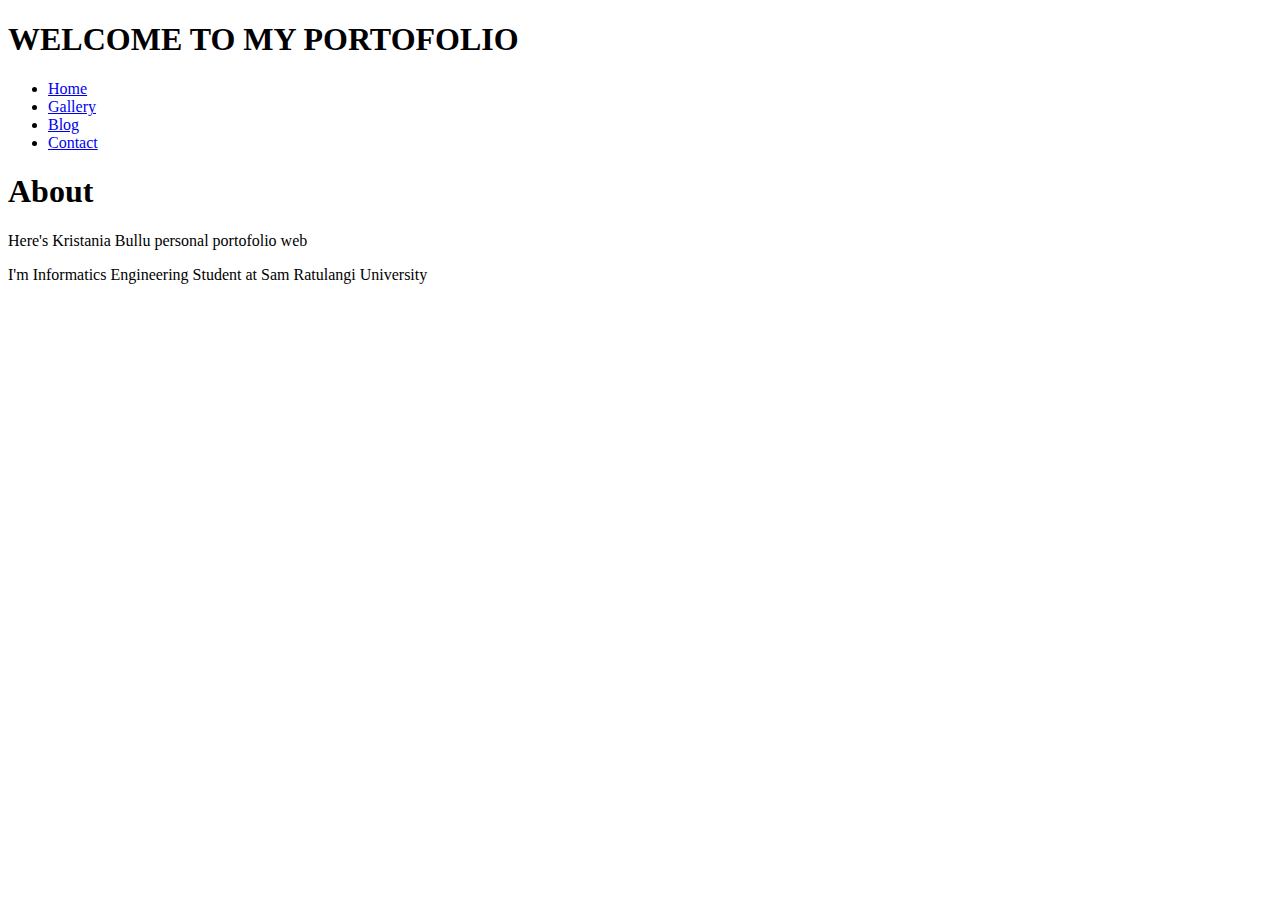
==== index.html @ 621f4cff "menambahkan file web html" ====
<!DOCTYPE html>
<head>
    <meta charset="UTF-8">
    <meta name="viewport" content="width=device-width, initial-scale=1.0">
    <title>Personal Homepage</title>
</head>
<body>
    <nav>
     <section>
        <h1>WELCOME TO MY PORTOFOLIO</h1>

        </nav>
        <ul>
            <li><a href="index.html">Home</a></li>
            <li><a href="gallery.html">Gallery</a></li>
            <li><a href="blog.html">Blog</a></li>
            <li><a href="contact.html">Contact</a></li>
        </ul>
    </nav>
    <section>
        <h1>About</h1>
        <p>Here's Kristania Bullu personal portofolio web </p>
        <p>I'm Informatics Engineering Student at Sam Ratulangi University   </p>
    </section>
</body>
</html>
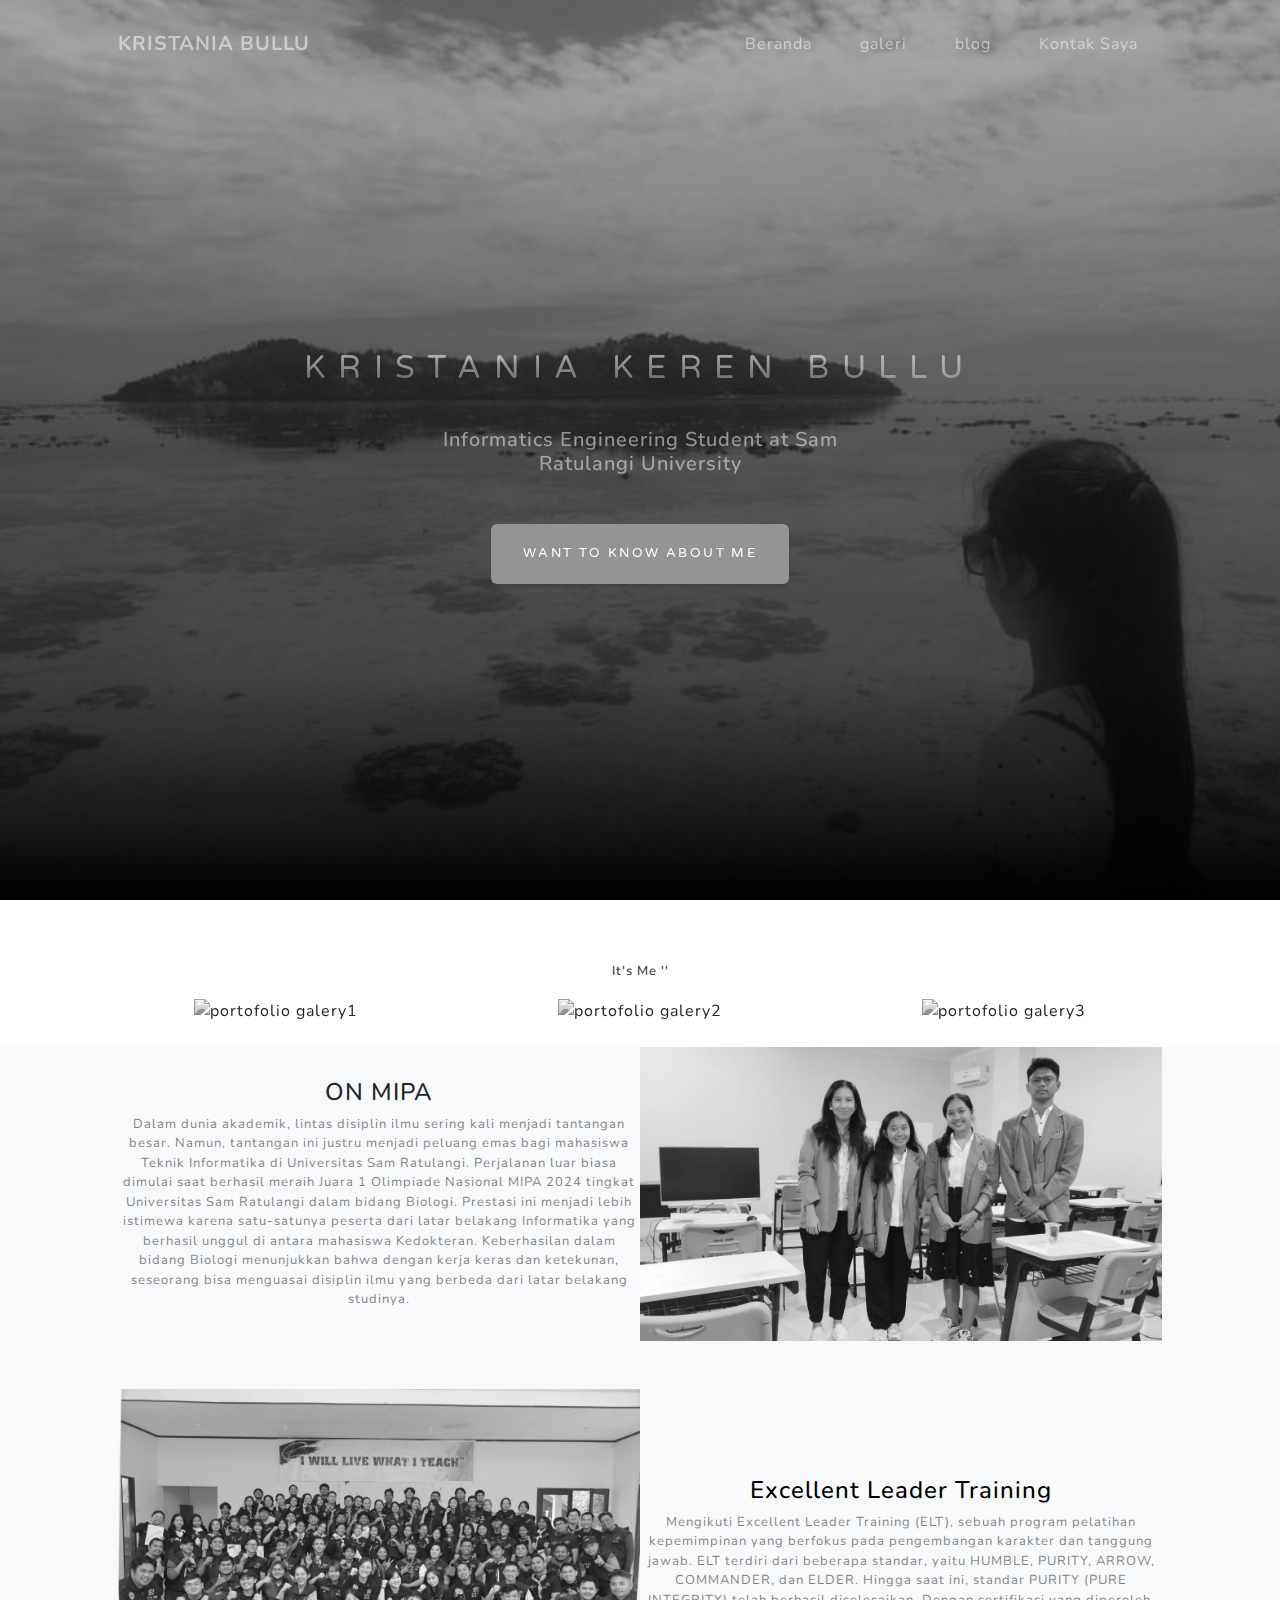
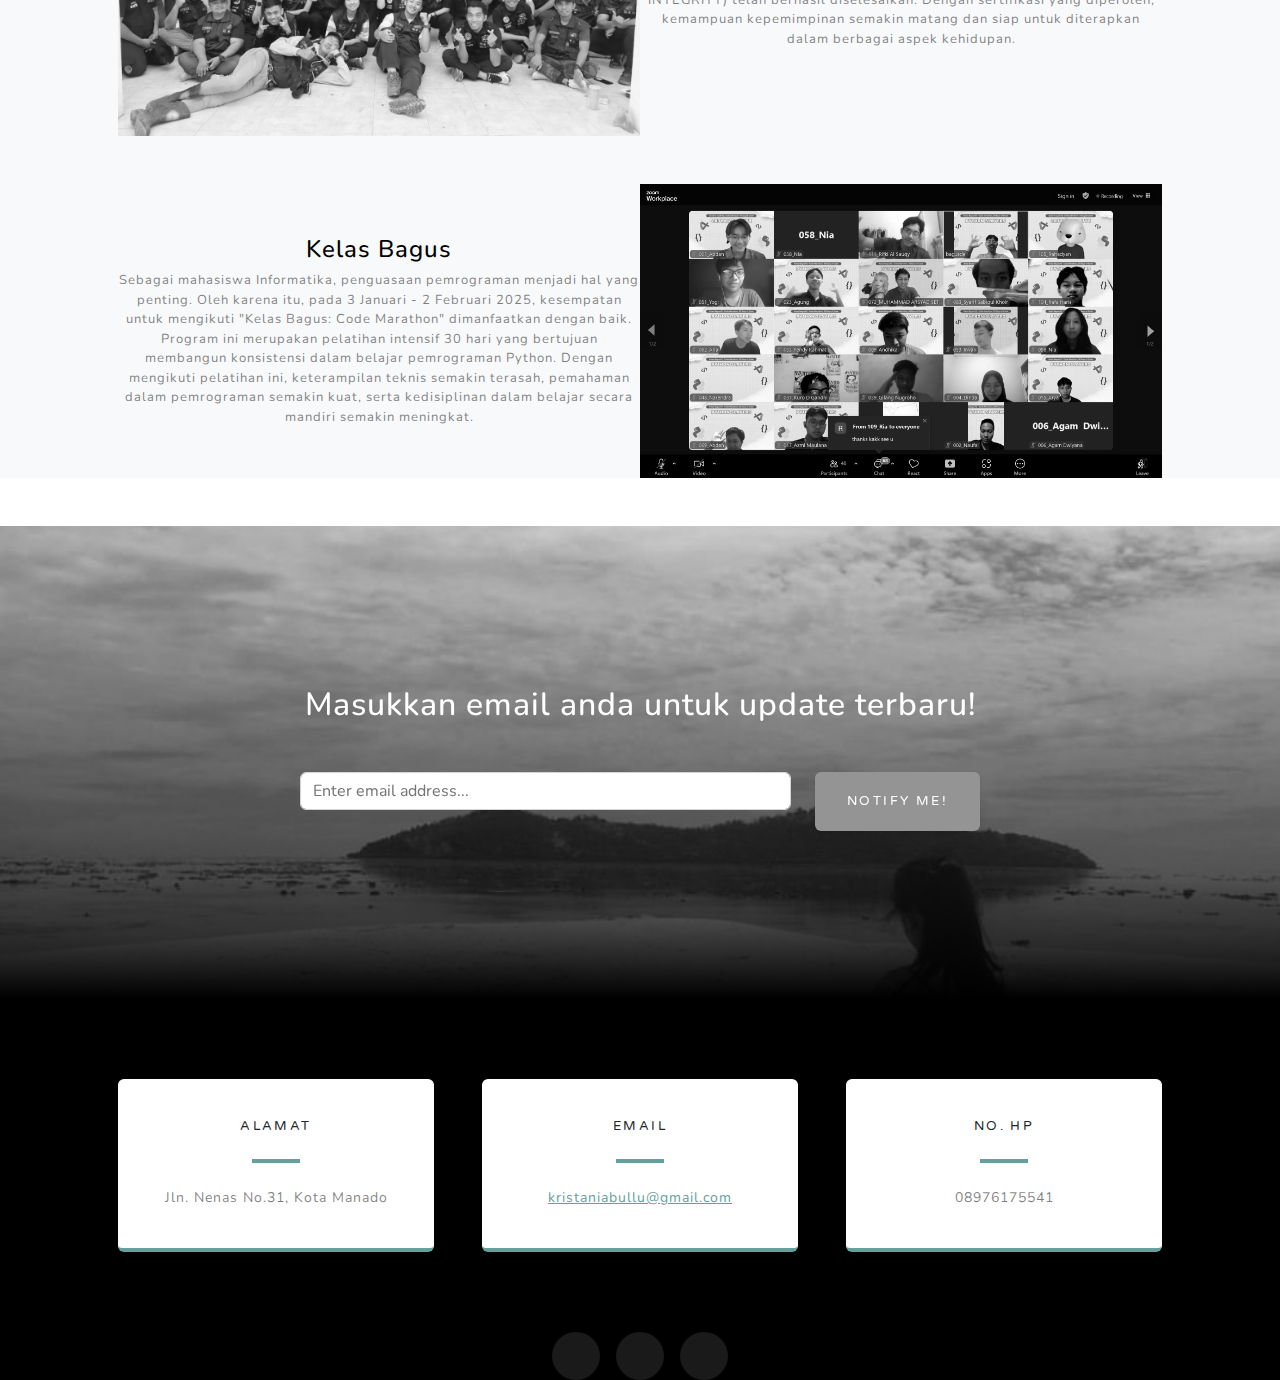
==== commit 359e7cea: "Menambahkan file CSS dan JS, mengubah index.html, dan menghapus beberapa file lama" ====
--- a/index.html
+++ b/index.html
@@ -1,26 +1,187 @@
 <!DOCTYPE html>
-<head>
-    <meta charset="UTF-8">
-    <meta name="viewport" content="width=device-width, initial-scale=1.0">
-    <title>Personal Homepage</title>
-</head>
-<body>
-    <nav>
-     <section>
-        <h1>WELCOME TO MY PORTOFOLIO</h1>
+<html lang="en">
+    <head>
+        <meta charset="utf-8" />
+        <meta name="viewport" content="width=device-width, initial-scale=1, shrink-to-fit=no" />
+        <meta name="description" content="" />
+        <meta name="author" content="" />
+        <title>Kristania Keren Bullu</title>
+        <link rel="icon" type="image/x-icon" href="assets/favicon.ico" />
+        <script src="https://use.fontawesome.com/releases/v6.3.0/js/all.js" crossorigin="anonymous"></script>
+        <link href="https://fonts.googleapis.com/css?family=Varela+Round" rel="stylesheet" />
+        <link href="https://fonts.googleapis.com/css?family=Nunito:200,200i,300,300i,400,400i,600,600i,700,700i,800,800i,900,900i" rel="stylesheet" />
+        <link href="css/styles.css" rel="stylesheet" />
+    </head>
+    <body id="page-top">
+        <nav class="navbar navbar-expand-lg navbar-light fixed-top" id="mainNav">
+            <div class="container px-4 px-lg-5">
+                <a class="navbar-brand" href="#page-top">KRISTANIA BULLU</a>
+                <button class="navbar-toggler navbar-toggler-right" type="button" data-bs-toggle="collapse" data-bs-target="#navbarResponsive" aria-controls="navbarResponsive" aria-expanded="false" aria-label="Toggle navigation">
+                    Menu
+                    <i class="fas fa-bars"></i>
+                </button>
+                <div class="collapse navbar-collapse" id="navbarResponsive">
+                    <ul class="navbar-nav ms-auto">
+                        <li class="nav-item"><a class="nav-link" href="#home">Beranda</a></li>
+                        <li class="nav-item"><a class="nav-link" href="#gallery">galeri</a></li>
+                        <li class="nav-item"><a class="nav-link" href="#blog">blog</a></li>
+                        <li class="nav-item"><a class="nav-link" href="#signup">Kontak Saya</a></li>
+                    </ul>
+                </div>
+            </div>
+        </nav>
+        <header class="masthead">
+            <div class="container px-4 px-lg-5 d-flex h-100 align-items-center justify-content-center">
+                <div class="d-flex justify-content-center">
+                    <div class="text-center">
+                        <h1 class="mx-auto my-0 fs-2 text-uppercase">Kristania Keren Bullu</h1>
+                        <h2 class="text-white-50 mx-auto mt-2 mb-5">Informatics Engineering Student at Sam Ratulangi University</h2>
+                        <a class="btn btn-primary" href="#gallery" onclick="alert('LESGOOOO!!   ')">Want to know about me</a>
+                    </div>
+                </div>
+            </div>
+        </header>
+        <section class="gallery-section text-center" id="gallery">
+            <div class="container px-4 px-lg-5">
+                <!-- Heading row -->
+                <div class="row gx-4 gx-lg-5 justify-content-center">
+                    <div class="col-lg-8">
+                        <h2 class="text-white mb-4">Sedikit Tentang Saya</h2>
+                        <p class="text-black-75">
+                            It's Me ''
+                        </p>
+                    </div>
+                </div>
+                
+                <!-- Images row -->
+                <div class="row gx-4 gx-lg-5 justify-content-center">
+                    <div class="col-md-4 mb-4">
+                        <img class="img-portofolio galery1 img-fluid" src="assets/img/portofolio galery1.JPG" alt="portofolio galery1" width="250" height="300" />
+                    </div>
+                    <div class="col-md-4 mb-4">
+                        <img class="img-portofolio galery1 img-fluid" src="assets/img/portofolio galery2.JPG" alt="portofolio galery2" width="250" height="300"/>
+                    </div>
+                    <div class="col-md-4 mb-4">
+                        <img class="img-portofolio galery1 img-fluid" src="assets/img/portofolio galery3.JPG" alt="portofolio galery3" width="250" height="300" />
+                    </div>
+                </div>
+            </div>
+        </section>
 
-        </nav>
-        <ul>
-            <li><a href="index.html">Home</a></li>
-            <li><a href="gallery.html">Gallery</a></li>
-            <li><a href="blog.html">Blog</a></li>
-            <li><a href="contact.html">Contact</a></li>
-        </ul>
-    </nav>
-    <section>
-        <h1>About</h1>
-        <p>Here's Kristania Bullu personal portofolio web </p>
-        <p>I'm Informatics Engineering Student at Sam Ratulangi University   </p>
-    </section>
-</body>
-</html>+    
+        <section class="blog-section bg-light" id="blog">
+            <div class="container px-4 px-lg-5">
+                <!-- ON MIPA -->
+                <div class="row gx-0 mb-4 mb-lg-5 align-items-center">
+                    <div class="col-lg-6">
+                        <img class="img-fluid mb-3 mb-lg-0" src="assets/img/foto on mipa biologi.jpg" alt="..." width="625" height="675"/>
+                    </div>
+                    <div class="col-lg-6 order-lg-first">
+                        <div class="featured-text text-center text-lg-right">
+                            <h4>ON MIPA</h4>
+                            <p class="text-black-50 mb-0">
+                                Dalam dunia akademik, lintas disiplin ilmu sering kali menjadi tantangan besar. Namun, tantangan ini justru menjadi peluang emas bagi mahasiswa Teknik Informatika di Universitas Sam Ratulangi. Perjalanan luar biasa dimulai saat berhasil meraih Juara 1 Olimpiade Nasional MIPA 2024 tingkat Universitas Sam Ratulangi dalam bidang Biologi. Prestasi ini menjadi lebih istimewa karena satu-satunya peserta dari latar belakang Informatika yang berhasil unggul di antara mahasiswa Kedokteran. Keberhasilan dalam bidang Biologi menunjukkan bahwa dengan kerja keras dan ketekunan, seseorang bisa menguasai disiplin ilmu yang berbeda dari latar belakang studinya.
+                            </p>
+                        </div>
+                    </div>
+                </div>
+
+                
+                <!-- Excellent Leader Training -->
+                <div class="row gx-0 mb-5 align-items-center">
+                    <div class="col-lg-6">
+                        <img class="img-fluid mb-3 mb-lg-0" src="assets/img/foto elt purity 24.jpg" alt="..." />
+                    </div>
+                    <div class="col-lg-6">
+                        <div class="featured-text text-center text-lg-left">
+                            <h4 class="text-black">Excellent Leader Training</h4>
+                            <p class="mb-0 text-black-50">
+                                Mengikuti Excellent Leader Training (ELT), sebuah program pelatihan kepemimpinan yang berfokus pada pengembangan karakter dan tanggung jawab. ELT terdiri dari beberapa standar, yaitu HUMBLE, PURITY, ARROW, COMMANDER, dan ELDER. Hingga saat ini, standar PURITY (PURE INTEGRITY) telah berhasil diselesaikan. Dengan sertifikasi yang diperoleh, kemampuan kepemimpinan semakin matang dan siap untuk diterapkan dalam berbagai aspek kehidupan.
+                            </p>
+                        </div>
+                    </div>
+                </div>
+            
+                <!-- Kelas Bagus -->
+                <div class="row gx-0 mb-5 align-items-center">
+                    <div class="col-lg-6 order-lg-2">
+                        <img class="img-fluid mb-3 mb-lg-0" src="assets/img/kelas bagus.png" alt="..." />
+                    </div>
+                    <div class="col-lg-6 order-lg-1">
+                        <div class="featured-text text-center text-lg-left">
+                            <h4 class="text-black">Kelas Bagus</h4>
+                            <p class="mb-0 text-black-50">
+                                Sebagai mahasiswa Informatika, penguasaan pemrograman menjadi hal yang penting. Oleh karena itu, pada 3 Januari - 2 Februari 2025, kesempatan untuk mengikuti "Kelas Bagus: Code Marathon" dimanfaatkan dengan baik. Program ini merupakan pelatihan intensif 30 hari yang bertujuan membangun konsistensi dalam belajar pemrograman Python. Dengan mengikuti pelatihan ini, keterampilan teknis semakin terasah, pemahaman dalam pemrograman semakin kuat, serta kedisiplinan dalam belajar secara mandiri semakin meningkat.
+                            </p>
+                        </div>
+                    </div>
+                </div>
+            </div>
+            
+            
+        </section>
+        <section class="signup-section" id="signup">
+            <div class="container px-4 px-lg-5">
+    <div class="row gx-4 gx-lg-5">
+        <div class="col-md-10 col-lg-8 mx-auto text-center">
+            <i class="far fa-paper-plane fa-2x mb-2 text-white"></i>
+            <h2 class="text-white mb-5">Masukkan email anda untuk update terbaru!</h2>
+            <form id="myEmailForm">
+                <div class="row input-group-newsletter">
+                    <div class="col">
+                        <input class="form-control" id="emailInput" type="email" placeholder="Enter email address..." required />
+                    </div>
+                    <div class="col-auto">
+                        <button class="btn btn-primary" id="submitBtn" type="submit">Notify Me!</button>
+                    </div>
+                </div>
+                <div class="text-white mt-2" id="messageBox"></div>
+            </form>
+        </div>
+    </div>
+</div>
+        </section>
+        <section class="contact-section bg-black">
+            <div class="container px-4 px-lg-5">
+                <div class="row gx-4 gx-lg-5">
+                    <div class="col-md-4 mb-3 mb-md-0">
+                        <div class="card py-4 h-100">
+                            <div class="card-body text-center">
+                                <i class="fas fa-map-marked-alt text-primary mb-2"></i>
+                                <h4 class="text-uppercase m-0">Alamat</h4>
+                                <hr class="my-4 mx-auto" />
+                                <div class="small text-black-50">Jln. Nenas No.31, Kota Manado</div>
+                            </div>
+                        </div>
+                    </div>
+                    <div class="col-md-4 mb-3 mb-md-0">
+                        <div class="card py-4 h-100">
+                            <div class="card-body text-center">
+                                <i class="fas fa-envelope text-primary mb-2"></i>
+                                <h4 class="text-uppercase m-0">Email</h4>
+                                <hr class="my-4 mx-auto" />
+                                <div class="small text-black-50"><a href="#!">kristaniabullu@gmail.com</a></div>
+                            </div>
+                        </div>
+                    </div>
+                    <div class="col-md-4 mb-3 mb-md-0">
+                        <div class="card py-4 h-100">
+                            <div class="card-body text-center">
+                                <i class="fas fa-mobile-alt text-primary mb-2"></i>
+                                <h4 class="text-uppercase m-0">No. HP</h4>
+                                <hr class="my-4 mx-auto" />
+                                <div class="small text-black-50">08976175541</div>
+                            </div>
+                        </div>
+                    </div>
+                </div> 
+                <div class="social d-flex justify-content-center">
+                    <a class="mx-2" href="https://twitter.com/Kristania Bullu"><i class="fab fa-twitter"></i></a>
+                    <a class="mx-2" href="https://facebook.com/Kristania Nia"><i class="fab fa-facebook-f"></i></a>
+                    <a class="mx-2" href="https://github.com/kristaniabullu19"><i class="fab fa-github"></i></a>
+                </div>
+            </div>
+        </section>
+    
+    </body>
+</html>
--- a/css/styles.css
+++ b/css/styles.css
@@ -0,0 +1,11208 @@
+@charset "UTF-8";
+
+:root {
+  --bs-blue: #0d6efd;
+  --bs-indigo: #6610f2;
+  --bs-purple: #7464a1;
+  --bs-pink: #d63384;
+  --bs-red: #a16468;
+  --bs-orange: #fd7e14;
+  --bs-yellow: #e4c662;
+  --bs-green: #67c29c;
+  --bs-teal: #64a19d;
+  --bs-cyan: #1cabc4;
+  --bs-black: #000;
+  --bs-white: #fff;
+  --bs-gray: #6c757d;
+  --bs-gray-dark: #343a40;
+  --bs-gray-100: #f8f9fa;
+  --bs-gray-200: #e9ecef;
+  --bs-gray-300: #dee2e6;
+  --bs-gray-400: #ced4da;
+  --bs-gray-500: #adb5bd;
+  --bs-gray-600: #6c757d;
+  --bs-gray-700: #495057;
+  --bs-gray-800: #343a40;
+  --bs-gray-900: #212529;
+  --bs-primary: #64a19d;
+  --bs-secondary: #7464a1;
+  --bs-success: #67c29c;
+  --bs-info: #1cabc4;
+  --bs-warning: #e4c662;
+  --bs-danger: #a16468;
+  --bs-light: #f8f9fa;
+  --bs-dark: #212529;
+  --bs-black: #000;
+  --bs-white: #fff;
+  --bs-primary-rgb: 100, 161, 157;
+  --bs-secondary-rgb: 116, 100, 161;
+  --bs-success-rgb: 103, 194, 156;
+  --bs-info-rgb: 28, 171, 196;
+  --bs-warning-rgb: 228, 198, 98;
+  --bs-danger-rgb: 161, 100, 104;
+  --bs-light-rgb: 248, 249, 250;
+  --bs-dark-rgb: 33, 37, 41;
+  --bs-black-rgb: 0, 0, 0;
+  --bs-white-rgb: 255, 255, 255;
+  --bs-white-rgb: 255, 255, 255;
+  --bs-black-rgb: 0, 0, 0;
+  --bs-body-color-rgb: 33, 37, 41;
+  --bs-body-bg-rgb: 255, 255, 255;
+  --bs-font-sans-serif: system-ui, -apple-system, "Segoe UI", Roboto, "Helvetica Neue", "Noto Sans", "Liberation Sans", Arial, sans-serif, "Apple Color Emoji", "Segoe UI Emoji", "Segoe UI Symbol", "Noto Color Emoji";
+  --bs-font-monospace: SFMono-Regular, Menlo, Monaco, Consolas, "Liberation Mono", "Courier New", monospace;
+  --bs-gradient: linear-gradient(180deg, rgba(255, 255, 255, 0.15), rgba(255, 255, 255, 0));
+  --bs-body-font-family: Nunito, -apple-system, BlinkMacSystemFont, Segoe UI, Roboto, Helvetica Neue, Arial, sans-serif, Apple Color Emoji, Segoe UI Emoji, Segoe UI Symbol, Noto Color Emoji;
+  --bs-body-font-size: 1rem;
+  --bs-body-font-weight: 400;
+  --bs-body-line-height: 1.5;
+  --bs-body-color: #212529;
+  --bs-body-bg: #fff;
+  --bs-border-width: 1px;
+  --bs-border-style: solid;
+  --bs-border-color: #dee2e6;
+  --bs-border-color-translucent: rgba(0, 0, 0, 0.175);
+  --bs-border-radius: 0.375rem;
+  --bs-border-radius-sm: 0.25rem;
+  --bs-border-radius-lg: 0.5rem;
+  --bs-border-radius-xl: 1rem;
+  --bs-border-radius-2xl: 2rem;
+  --bs-border-radius-pill: 50rem;
+  --bs-link-color: #64a19d;
+  --bs-link-hover-color: #50817e;
+  --bs-code-color: #d63384;
+  --bs-highlight-bg: #faf4e0;
+}
+
+*,
+*::before,
+*::after {
+  box-sizing: border-box;
+}
+
+@media (prefers-reduced-motion: no-preference) {
+  :root {
+    scroll-behavior: smooth;
+  }
+}
+
+body {
+  margin: 0;
+  font-family: var(--bs-body-font-family);
+  font-size: var(--bs-body-font-size);
+  font-weight: var(--bs-body-font-weight);
+  line-height: var(--bs-body-line-height);
+  color: var(--bs-body-color);
+  text-align: var(--bs-body-text-align);
+  background-color: var(--bs-body-bg);
+  -webkit-text-size-adjust: 100%;
+  -webkit-tap-highlight-color: rgba(0, 0, 0, 0);
+}
+
+hr {
+  margin: 1rem 0;
+  color: inherit;
+  border: 0;
+  border-top: 1px solid;
+  opacity: 0.25;
+}
+
+h6, .h6, h5, .h5, h4, .h4, h3, .h3, h2, .h2, h1, .h1 {
+  margin-top: 0;
+  margin-bottom: 0.5rem;
+  font-weight: 500;
+  line-height: 1.2;
+}
+
+h1, .h1 {
+  font-size: calc(1.375rem + 1.5vw);
+}
+@media (min-width: 1200px) {
+  h1, .h1 {
+    font-size: 2.5rem;
+  }
+}
+
+h2, .h2 {
+  font-size: calc(1.325rem + 0.9vw);
+}
+@media (min-width: 1200px) {
+  h2, .h2 {
+    font-size: 2rem;
+  }
+}
+
+h3, .h3 {
+  font-size: calc(1.3rem + 0.6vw);
+}
+@media (min-width: 1200px) {
+  h3, .h3 {
+    font-size: 1.75rem;
+  }
+}
+
+h4, .h4 {
+  font-size: calc(1.275rem + 0.3vw);
+}
+@media (min-width: 1200px) {
+  h4, .h4 {
+    font-size: 1.5rem;
+  }
+}
+
+h5, .h5 {
+  font-size: 1.25rem;
+}
+
+h6, .h6 {
+  font-size: 1rem;
+}
+
+p {
+  margin-top: 0;
+  margin-bottom: 1rem;
+  font-size: small;
+}
+
+abbr[title] {
+  -webkit-text-decoration: underline dotted;
+          text-decoration: underline dotted;
+  cursor: help;
+  -webkit-text-decoration-skip-ink: none;
+          text-decoration-skip-ink: none;
+}
+
+address {
+  margin-bottom: 1rem;
+  font-style: normal;
+  line-height: inherit;
+}
+
+ol,
+ul {
+  padding-left: 2rem;
+}
+
+ol,
+ul,
+dl {
+  margin-top: 0;
+  margin-bottom: 1rem;
+}
+
+ol ol,
+ul ul,
+ol ul,
+ul ol {
+  margin-bottom: 0;
+}
+
+dt {
+  font-weight: 700;
+}
+
+dd {
+  margin-bottom: 0.5rem;
+  margin-left: 0;
+}
+
+blockquote {
+  margin: 0 0 1rem;
+}
+
+b,
+strong {
+  font-weight: bolder;
+}
+
+small, .small {
+  font-size: 0.875em;
+}
+
+mark, .mark {
+  padding: 0.1875em;
+  background-color: var(--bs-highlight-bg);
+}
+
+sub,
+sup {
+  position: relative;
+  font-size: 0.75em;
+  line-height: 0;
+  vertical-align: baseline;
+}
+
+sub {
+  bottom: -0.25em;
+}
+
+sup {
+  top: -0.5em;
+}
+
+a {
+  color: var(--bs-link-color);
+  text-decoration: underline;
+}
+a:hover {
+  color: var(--bs-link-hover-color);
+}
+
+a:not([href]):not([class]), a:not([href]):not([class]):hover {
+  color: inherit;
+  text-decoration: none;
+}
+
+pre,
+code,
+kbd,
+samp {
+  font-family: var(--bs-font-monospace);
+  font-size: 1em;
+}
+
+pre {
+  display: block;
+  margin-top: 0;
+  margin-bottom: 1rem;
+  overflow: auto;
+  font-size: 0.875em;
+}
+pre code {
+  font-size: inherit;
+  color: inherit;
+  word-break: normal;
+}
+
+code {
+  font-size: 0.875em;
+  color: var(--bs-code-color);
+  word-wrap: break-word;
+}
+a > code {
+  color: inherit;
+}
+
+kbd {
+  padding: 0.1875rem 0.375rem;
+  font-size: 0.875em;
+  color: var(--bs-body-bg);
+  background-color: var(--bs-body-color);
+  border-radius: 0.25rem;
+}
+kbd kbd {
+  padding: 0;
+  font-size: 1em;
+}
+
+figure {
+  margin: 0 0 1rem;
+}
+
+img,
+svg {
+  vertical-align: middle;
+}
+
+table {
+  caption-side: bottom;
+  border-collapse: collapse;
+}
+
+caption {
+  padding-top: 0.5rem;
+  padding-bottom: 0.5rem;
+  color: #6c757d;
+  text-align: left;
+}
+
+th {
+  text-align: inherit;
+  text-align: -webkit-match-parent;
+}
+
+thead,
+tbody,
+tfoot,
+tr,
+td,
+th {
+  border-color: inherit;
+  border-style: solid;
+  border-width: 0;
+}
+
+label {
+  display: inline-block;
+}
+
+button {
+  border-radius: 0;
+}
+
+button:focus:not(:focus-visible) {
+  outline: 0;
+}
+
+input,
+button,
+select,
+optgroup,
+textarea {
+  margin: 0;
+  font-family: inherit;
+  font-size: inherit;
+  line-height: inherit;
+}
+
+button,
+select {
+  text-transform: none;
+}
+
+[role=button] {
+  cursor: pointer;
+}
+
+select {
+  word-wrap: normal;
+}
+select:disabled {
+  opacity: 1;
+}
+
+[list]:not([type=date]):not([type=datetime-local]):not([type=month]):not([type=week]):not([type=time])::-webkit-calendar-picker-indicator {
+  display: none !important;
+}
+
+button,
+[type=button],
+[type=reset],
+[type=submit] {
+  -webkit-appearance: button;
+}
+button:not(:disabled),
+[type=button]:not(:disabled),
+[type=reset]:not(:disabled),
+[type=submit]:not(:disabled) {
+  cursor: pointer;
+}
+
+::-moz-focus-inner {
+  padding: 0;
+  border-style: none;
+}
+
+textarea {
+  resize: vertical;
+}
+
+fieldset {
+  min-width: 0;
+  padding: 0;
+  margin: 0;
+  border: 0;
+}
+
+legend {
+  float: left;
+  width: 100%;
+  padding: 0;
+  margin-bottom: 0.5rem;
+  font-size: calc(1.275rem + 0.3vw);
+  line-height: inherit;
+}
+@media (min-width: 1200px) {
+  legend {
+    font-size: 1.5rem;
+  }
+}
+legend + * {
+  clear: left;
+}
+
+::-webkit-datetime-edit-fields-wrapper,
+::-webkit-datetime-edit-text,
+::-webkit-datetime-edit-minute,
+::-webkit-datetime-edit-hour-field,
+::-webkit-datetime-edit-day-field,
+::-webkit-datetime-edit-month-field,
+::-webkit-datetime-edit-year-field {
+  padding: 0;
+}
+
+::-webkit-inner-spin-button {
+  height: auto;
+}
+
+[type=search] {
+  outline-offset: -2px;
+  -webkit-appearance: textfield;
+}
+
+/* rtl:raw:
+[type="tel"],
+[type="url"],
+[type="email"],
+[type="number"] {
+  direction: ltr;
+}
+*/
+::-webkit-search-decoration {
+  -webkit-appearance: none;
+}
+
+::-webkit-color-swatch-wrapper {
+  padding: 0;
+}
+
+::file-selector-button {
+  font: inherit;
+  -webkit-appearance: button;
+}
+
+output {
+  display: inline-block;
+}
+
+iframe {
+  border: 0;
+}
+
+summary {
+  display: list-item;
+  cursor: pointer;
+}
+
+progress {
+  vertical-align: baseline;
+}
+
+[hidden] {
+  display: none !important;
+}
+
+.lead {
+  font-size: 1.25rem;
+  font-weight: 300;
+}
+
+.display-1 {
+  font-size: calc(1.625rem + 4.5vw);
+  font-weight: 300;
+  line-height: 1.2;
+}
+@media (min-width: 1200px) {
+  .display-1 {
+    font-size: 5rem;
+  }
+}
+
+.display-2 {
+  font-size: calc(1.575rem + 3.9vw);
+  font-weight: 300;
+  line-height: 1.2;
+}
+@media (min-width: 1200px) {
+  .display-2 {
+    font-size: 4.5rem;
+  }
+}
+
+.display-3 {
+  font-size: calc(1.525rem + 3.3vw);
+  font-weight: 300;
+  line-height: 1.2;
+}
+@media (min-width: 1200px) {
+  .display-3 {
+    font-size: 4rem;
+  }
+}
+
+.display-4 {
+  font-size: calc(1.475rem + 2.7vw);
+  font-weight: 300;
+  line-height: 1.2;
+}
+@media (min-width: 1200px) {
+  .display-4 {
+    font-size: 3.5rem;
+  }
+}
+
+.display-5 {
+  font-size: calc(1.425rem + 2.1vw);
+  font-weight: 300;
+  line-height: 1.2;
+}
+@media (min-width: 1200px) {
+  .display-5 {
+    font-size: 3rem;
+  }
+}
+
+.display-6 {
+  font-size: calc(1.375rem + 1.5vw);
+  font-weight: 300;
+  line-height: 1.2;
+}
+@media (min-width: 1200px) {
+  .display-6 {
+    font-size: 2.5rem;
+  }
+}
+
+.list-unstyled {
+  padding-left: 0;
+  list-style: none;
+}
+
+.list-inline {
+  padding-left: 0;
+  list-style: none;
+}
+
+.list-inline-item {
+  display: inline-block;
+}
+.list-inline-item:not(:last-child) {
+  margin-right: 0.5rem;
+}
+
+.initialism {
+  font-size: 0.875em;
+  text-transform: uppercase;
+}
+
+.blockquote {
+  margin-bottom: 1rem;
+  font-size: 1.25rem;
+}
+.blockquote > :last-child {
+  margin-bottom: 0;
+}
+
+.blockquote-footer {
+  margin-top: -1rem;
+  margin-bottom: 1rem;
+  font-size: 0.875em;
+  color: #6c757d;
+}
+.blockquote-footer::before {
+  content: "— ";
+}
+
+.img-fluid {
+  max-width: 100%;
+  height: auto;
+  filter: grayscale(100%);
+}
+
+.img-matkul {
+  max-width: 100%;
+  height: 355px;
+  filter: brightness(100%);
+}
+
+.img-pohon {
+  max-width: 100%;
+  height: 250px;
+}
+
+.img-thumbnail {
+  padding: 0.25rem;
+  background-color: #fff;
+  border: 1px solid var(--bs-border-color);
+  border-radius: 0.375rem;
+  max-width: 100%;
+  height: auto;
+}
+
+.figure {
+  display: inline-block;
+}
+
+.figure-img {
+  margin-bottom: 0.5rem;
+  line-height: 1;
+}
+
+.figure-caption {
+  font-size: 0.875em;
+  color: #6c757d;
+}
+
+.container,
+.container-fluid,
+.container-xxl,
+.container-xl,
+.container-lg,
+.container-md,
+.container-sm {
+  --bs-gutter-x: 1.5rem;
+  --bs-gutter-y: 0;
+  width: 100%;
+  padding-right: calc(var(--bs-gutter-x) * 0.5);
+  padding-left: calc(var(--bs-gutter-x) * 0.5);
+  margin-right: auto;
+  margin-left: auto;
+}
+
+@media (min-width: 576px) {
+  .container-sm, .container {
+    max-width: 540px;
+  }
+}
+@media (min-width: 768px) {
+  .container-md, .container-sm, .container {
+    max-width: 720px;
+  }
+}
+@media (min-width: 992px) {
+  .container-lg, .container-md, .container-sm, .container {
+    max-width: 960px;
+  }
+}
+@media (min-width: 1200px) {
+  .container-xl, .container-lg, .container-md, .container-sm, .container {
+    max-width: 1140px;
+  }
+}
+@media (min-width: 1400px) {
+  .container-xxl, .container-xl, .container-lg, .container-md, .container-sm, .container {
+    max-width: 1320px;
+  }
+}
+.row {
+  --bs-gutter-x: 1.5rem;
+  --bs-gutter-y: 0;
+  display: flex;
+  flex-wrap: wrap;
+  margin-top: calc(-1 * var(--bs-gutter-y));
+  margin-right: calc(-0.5 * var(--bs-gutter-x));
+  margin-left: calc(-0.5 * var(--bs-gutter-x));
+}
+.row > * {
+  flex-shrink: 0;
+  width: 100%;
+  max-width: 100%;
+  padding-right: calc(var(--bs-gutter-x) * 0.5);
+  padding-left: calc(var(--bs-gutter-x) * 0.5);
+  margin-top: var(--bs-gutter-y);
+}
+
+.col {
+  flex: 1 0 0%;
+}
+
+.row-cols-auto > * {
+  flex: 0 0 auto;
+  width: auto;
+}
+
+.row-cols-1 > * {
+  flex: 0 0 auto;
+  width: 100%;
+}
+
+.row-cols-2 > * {
+  flex: 0 0 auto;
+  width: 50%;
+}
+
+.row-cols-3 > * {
+  flex: 0 0 auto;
+  width: 33.3333333333%;
+}
+
+.row-cols-4 > * {
+  flex: 0 0 auto;
+  width: 25%;
+}
+
+.row-cols-5 > * {
+  flex: 0 0 auto;
+  width: 20%;
+}
+
+.row-cols-6 > * {
+  flex: 0 0 auto;
+  width: 16.6666666667%;
+}
+
+.col-auto {
+  flex: 0 0 auto;
+  width: auto;
+}
+
+.col-1 {
+  flex: 0 0 auto;
+  width: 8.33333333%;
+}
+
+.col-2 {
+  flex: 0 0 auto;
+  width: 16.66666667%;
+}
+
+.col-3 {
+  flex: 0 0 auto;
+  width: 25%;
+}
+
+.col-4 {
+  flex: 0 0 auto;
+  width: 33.33333333%;
+}
+
+.col-5 {
+  flex: 0 0 auto;
+  width: 41.66666667%;
+}
+
+.col-6 {
+  flex: 0 0 auto;
+  width: 50%;
+}
+
+.col-7 {
+  flex: 0 0 auto;
+  width: 58.33333333%;
+}
+
+.col-8 {
+  flex: 0 0 auto;
+  width: 66.66666667%;
+}
+
+.col-9 {
+  flex: 0 0 auto;
+  width: 75%;
+}
+
+.col-10 {
+  flex: 0 0 auto;
+  width: 83.33333333%;
+}
+
+.col-11 {
+  flex: 0 0 auto;
+  width: 91.66666667%;
+}
+
+.col-12 {
+  flex: 0 0 auto;
+  width: 100%;
+}
+
+.offset-1 {
+  margin-left: 8.33333333%;
+}
+
+.offset-2 {
+  margin-left: 16.66666667%;
+}
+
+.offset-3 {
+  margin-left: 25%;
+}
+
+.offset-4 {
+  margin-left: 33.33333333%;
+}
+
+.offset-5 {
+  margin-left: 41.66666667%;
+}
+
+.offset-6 {
+  margin-left: 50%;
+}
+
+.offset-7 {
+  margin-left: 58.33333333%;
+}
+
+.offset-8 {
+  margin-left: 66.66666667%;
+}
+
+.offset-9 {
+  margin-left: 75%;
+}
+
+.offset-10 {
+  margin-left: 83.33333333%;
+}
+
+.offset-11 {
+  margin-left: 91.66666667%;
+}
+
+.g-0,
+.gx-0 {
+  --bs-gutter-x: 0;
+}
+
+.g-0,
+.gy-0 {
+  --bs-gutter-y: 0;
+}
+
+.g-1,
+.gx-1 {
+  --bs-gutter-x: 0.25rem;
+}
+
+.g-1,
+.gy-1 {
+  --bs-gutter-y: 0.25rem;
+}
+
+.g-2,
+.gx-2 {
+  --bs-gutter-x: 0.5rem;
+}
+
+.g-2,
+.gy-2 {
+  --bs-gutter-y: 0.5rem;
+}
+
+.g-3,
+.gx-3 {
+  --bs-gutter-x: 1rem;
+}
+
+.g-3,
+.gy-3 {
+  --bs-gutter-y: 1rem;
+}
+
+.g-4,
+.gx-4 {
+  --bs-gutter-x: 1.5rem;
+}
+
+.g-4,
+.gy-4 {
+  --bs-gutter-y: 1.5rem;
+}
+
+.g-5,
+.gx-5 {
+  --bs-gutter-x: 3rem;
+}
+
+.g-5,
+.gy-5 {
+  --bs-gutter-y: 3rem;
+}
+
+@media (min-width: 576px) {
+  .col-sm {
+    flex: 1 0 0%;
+  }
+  .row-cols-sm-auto > * {
+    flex: 0 0 auto;
+    width: auto;
+  }
+  .row-cols-sm-1 > * {
+    flex: 0 0 auto;
+    width: 100%;
+  }
+  .row-cols-sm-2 > * {
+    flex: 0 0 auto;
+    width: 50%;
+  }
+  .row-cols-sm-3 > * {
+    flex: 0 0 auto;
+    width: 33.3333333333%;
+  }
+  .row-cols-sm-4 > * {
+    flex: 0 0 auto;
+    width: 25%;
+  }
+  .row-cols-sm-5 > * {
+    flex: 0 0 auto;
+    width: 20%;
+  }
+  .row-cols-sm-6 > * {
+    flex: 0 0 auto;
+    width: 16.6666666667%;
+  }
+  .col-sm-auto {
+    flex: 0 0 auto;
+    width: auto;
+  }
+  .col-sm-1 {
+    flex: 0 0 auto;
+    width: 8.33333333%;
+  }
+  .col-sm-2 {
+    flex: 0 0 auto;
+    width: 16.66666667%;
+  }
+  .col-sm-3 {
+    flex: 0 0 auto;
+    width: 25%;
+  }
+  .col-sm-4 {
+    flex: 0 0 auto;
+    width: 33.33333333%;
+  }
+  .col-sm-5 {
+    flex: 0 0 auto;
+    width: 41.66666667%;
+  }
+  .col-sm-6 {
+    flex: 0 0 auto;
+    width: 50%;
+  }
+  .col-sm-7 {
+    flex: 0 0 auto;
+    width: 58.33333333%;
+  }
+  .col-sm-8 {
+    flex: 0 0 auto;
+    width: 66.66666667%;
+  }
+  .col-sm-9 {
+    flex: 0 0 auto;
+    width: 75%;
+  }
+  .col-sm-10 {
+    flex: 0 0 auto;
+    width: 83.33333333%;
+  }
+  .col-sm-11 {
+    flex: 0 0 auto;
+    width: 91.66666667%;
+  }
+  .col-sm-12 {
+    flex: 0 0 auto;
+    width: 100%;
+  }
+  .offset-sm-0 {
+    margin-left: 0;
+  }
+  .offset-sm-1 {
+    margin-left: 8.33333333%;
+  }
+  .offset-sm-2 {
+    margin-left: 16.66666667%;
+  }
+  .offset-sm-3 {
+    margin-left: 25%;
+  }
+  .offset-sm-4 {
+    margin-left: 33.33333333%;
+  }
+  .offset-sm-5 {
+    margin-left: 41.66666667%;
+  }
+  .offset-sm-6 {
+    margin-left: 50%;
+  }
+  .offset-sm-7 {
+    margin-left: 58.33333333%;
+  }
+  .offset-sm-8 {
+    margin-left: 66.66666667%;
+  }
+  .offset-sm-9 {
+    margin-left: 75%;
+  }
+  .offset-sm-10 {
+    margin-left: 83.33333333%;
+  }
+  .offset-sm-11 {
+    margin-left: 91.66666667%;
+  }
+  .g-sm-0,
+  .gx-sm-0 {
+    --bs-gutter-x: 0;
+  }
+  .g-sm-0,
+  .gy-sm-0 {
+    --bs-gutter-y: 0;
+  }
+  .g-sm-1,
+  .gx-sm-1 {
+    --bs-gutter-x: 0.25rem;
+  }
+  .g-sm-1,
+  .gy-sm-1 {
+    --bs-gutter-y: 0.25rem;
+  }
+  .g-sm-2,
+  .gx-sm-2 {
+    --bs-gutter-x: 0.5rem;
+  }
+  .g-sm-2,
+  .gy-sm-2 {
+    --bs-gutter-y: 0.5rem;
+  }
+  .g-sm-3,
+  .gx-sm-3 {
+    --bs-gutter-x: 1rem;
+  }
+  .g-sm-3,
+  .gy-sm-3 {
+    --bs-gutter-y: 1rem;
+  }
+  .g-sm-4,
+  .gx-sm-4 {
+    --bs-gutter-x: 1.5rem;
+  }
+  .g-sm-4,
+  .gy-sm-4 {
+    --bs-gutter-y: 1.5rem;
+  }
+  .g-sm-5,
+  .gx-sm-5 {
+    --bs-gutter-x: 3rem;
+  }
+  .g-sm-5,
+  .gy-sm-5 {
+    --bs-gutter-y: 3rem;
+  }
+}
+@media (min-width: 768px) {
+  .col-md {
+    flex: 1 0 0%;
+  }
+  .row-cols-md-auto > * {
+    flex: 0 0 auto;
+    width: auto;
+  }
+  .row-cols-md-1 > * {
+    flex: 0 0 auto;
+    width: 100%;
+  }
+  .row-cols-md-2 > * {
+    flex: 0 0 auto;
+    width: 50%;
+  }
+  .row-cols-md-3 > * {
+    flex: 0 0 auto;
+    width: 33.3333333333%;
+  }
+  .row-cols-md-4 > * {
+    flex: 0 0 auto;
+    width: 25%;
+  }
+  .row-cols-md-5 > * {
+    flex: 0 0 auto;
+    width: 20%;
+  }
+  .row-cols-md-6 > * {
+    flex: 0 0 auto;
+    width: 16.6666666667%;
+  }
+  .col-md-auto {
+    flex: 0 0 auto;
+    width: auto;
+  }
+  .col-md-1 {
+    flex: 0 0 auto;
+    width: 8.33333333%;
+  }
+  .col-md-2 {
+    flex: 0 0 auto;
+    width: 16.66666667%;
+  }
+  .col-md-3 {
+    flex: 0 0 auto;
+    width: 25%;
+  }
+  .col-md-4 {
+    flex: 0 0 auto;
+    width: 33.33333333%;
+  }
+  .col-md-5 {
+    flex: 0 0 auto;
+    width: 41.66666667%;
+  }
+  .col-md-6 {
+    flex: 0 0 auto;
+    width: 50%;
+  }
+  .col-md-7 {
+    flex: 0 0 auto;
+    width: 58.33333333%;
+  }
+  .col-md-8 {
+    flex: 0 0 auto;
+    width: 66.66666667%;
+  }
+  .col-md-9 {
+    flex: 0 0 auto;
+    width: 75%;
+  }
+  .col-md-10 {
+    flex: 0 0 auto;
+    width: 83.33333333%;
+  }
+  .col-md-11 {
+    flex: 0 0 auto;
+    width: 91.66666667%;
+  }
+  .col-md-12 {
+    flex: 0 0 auto;
+    width: 100%;
+  }
+  .offset-md-0 {
+    margin-left: 0;
+  }
+  .offset-md-1 {
+    margin-left: 8.33333333%;
+  }
+  .offset-md-2 {
+    margin-left: 16.66666667%;
+  }
+  .offset-md-3 {
+    margin-left: 25%;
+  }
+  .offset-md-4 {
+    margin-left: 33.33333333%;
+  }
+  .offset-md-5 {
+    margin-left: 41.66666667%;
+  }
+  .offset-md-6 {
+    margin-left: 50%;
+  }
+  .offset-md-7 {
+    margin-left: 58.33333333%;
+  }
+  .offset-md-8 {
+    margin-left: 66.66666667%;
+  }
+  .offset-md-9 {
+    margin-left: 75%;
+  }
+  .offset-md-10 {
+    margin-left: 83.33333333%;
+  }
+  .offset-md-11 {
+    margin-left: 91.66666667%;
+  }
+  .g-md-0,
+  .gx-md-0 {
+    --bs-gutter-x: 0;
+  }
+  .g-md-0,
+  .gy-md-0 {
+    --bs-gutter-y: 0;
+  }
+  .g-md-1,
+  .gx-md-1 {
+    --bs-gutter-x: 0.25rem;
+  }
+  .g-md-1,
+  .gy-md-1 {
+    --bs-gutter-y: 0.25rem;
+  }
+  .g-md-2,
+  .gx-md-2 {
+    --bs-gutter-x: 0.5rem;
+  }
+  .g-md-2,
+  .gy-md-2 {
+    --bs-gutter-y: 0.5rem;
+  }
+  .g-md-3,
+  .gx-md-3 {
+    --bs-gutter-x: 1rem;
+  }
+  .g-md-3,
+  .gy-md-3 {
+    --bs-gutter-y: 1rem;
+  }
+  .g-md-4,
+  .gx-md-4 {
+    --bs-gutter-x: 1.5rem;
+  }
+  .g-md-4,
+  .gy-md-4 {
+    --bs-gutter-y: 1.5rem;
+  }
+  .g-md-5,
+  .gx-md-5 {
+    --bs-gutter-x: 3rem;
+  }
+  .g-md-5,
+  .gy-md-5 {
+    --bs-gutter-y: 3rem;
+  }
+}
+@media (min-width: 992px) {
+  .col-lg {
+    flex: 1 0 0%;
+  }
+  .row-cols-lg-auto > * {
+    flex: 0 0 auto;
+    width: auto;
+  }
+  .row-cols-lg-1 > * {
+    flex: 0 0 auto;
+    width: 100%;
+  }
+  .row-cols-lg-2 > * {
+    flex: 0 0 auto;
+    width: 50%;
+  }
+  .row-cols-lg-3 > * {
+    flex: 0 0 auto;
+    width: 33.3333333333%;
+  }
+  .row-cols-lg-4 > * {
+    flex: 0 0 auto;
+    width: 25%;
+  }
+  .row-cols-lg-5 > * {
+    flex: 0 0 auto;
+    width: 20%;
+  }
+  .row-cols-lg-6 > * {
+    flex: 0 0 auto;
+    width: 16.6666666667%;
+  }
+  .col-lg-auto {
+    flex: 0 0 auto;
+    width: auto;
+  }
+  .col-lg-1 {
+    flex: 0 0 auto;
+    width: 8.33333333%;
+  }
+  .col-lg-2 {
+    flex: 0 0 auto;
+    width: 16.66666667%;
+  }
+  .col-lg-3 {
+    flex: 0 0 auto;
+    width: 25%;
+  }
+  .col-lg-4 {
+    flex: 0 0 auto;
+    width: 33.33333333%;
+  }
+  .col-lg-5 {
+    flex: 0 0 auto;
+    width: 41.66666667%;
+  }
+  .col-lg-6 {
+    flex: 0 0 auto;
+    width: 50%;
+  }
+  .col-lg-7 {
+    flex: 0 0 auto;
+    width: 58.33333333%;
+  }
+  .col-lg-8 {
+    flex: 0 0 auto;
+    width: 66.66666667%;
+  }
+  .col-lg-9 {
+    flex: 0 0 auto;
+    width: 75%;
+  }
+  .col-lg-10 {
+    flex: 0 0 auto;
+    width: 83.33333333%;
+  }
+  .col-lg-11 {
+    flex: 0 0 auto;
+    width: 91.66666667%;
+  }
+  .col-lg-12 {
+    flex: 0 0 auto;
+    width: 100%;
+  }
+  .offset-lg-0 {
+    margin-left: 0;
+  }
+  .offset-lg-1 {
+    margin-left: 8.33333333%;
+  }
+  .offset-lg-2 {
+    margin-left: 16.66666667%;
+  }
+  .offset-lg-3 {
+    margin-left: 25%;
+  }
+  .offset-lg-4 {
+    margin-left: 33.33333333%;
+  }
+  .offset-lg-5 {
+    margin-left: 41.66666667%;
+  }
+  .offset-lg-6 {
+    margin-left: 50%;
+  }
+  .offset-lg-7 {
+    margin-left: 58.33333333%;
+  }
+  .offset-lg-8 {
+    margin-left: 66.66666667%;
+  }
+  .offset-lg-9 {
+    margin-left: 75%;
+  }
+  .offset-lg-10 {
+    margin-left: 83.33333333%;
+  }
+  .offset-lg-11 {
+    margin-left: 91.66666667%;
+  }
+  .g-lg-0,
+  .gx-lg-0 {
+    --bs-gutter-x: 0;
+  }
+  .g-lg-0,
+  .gy-lg-0 {
+    --bs-gutter-y: 0;
+  }
+  .g-lg-1,
+  .gx-lg-1 {
+    --bs-gutter-x: 0.25rem;
+  }
+  .g-lg-1,
+  .gy-lg-1 {
+    --bs-gutter-y: 0.25rem;
+  }
+  .g-lg-2,
+  .gx-lg-2 {
+    --bs-gutter-x: 0.5rem;
+  }
+  .g-lg-2,
+  .gy-lg-2 {
+    --bs-gutter-y: 0.5rem;
+  }
+  .g-lg-3,
+  .gx-lg-3 {
+    --bs-gutter-x: 1rem;
+  }
+  .g-lg-3,
+  .gy-lg-3 {
+    --bs-gutter-y: 1rem;
+  }
+  .g-lg-4,
+  .gx-lg-4 {
+    --bs-gutter-x: 1.5rem;
+  }
+  .g-lg-4,
+  .gy-lg-4 {
+    --bs-gutter-y: 1.5rem;
+  }
+  .g-lg-5,
+  .gx-lg-5 {
+    --bs-gutter-x: 3rem;
+  }
+  .g-lg-5,
+  .gy-lg-5 {
+    --bs-gutter-y: 3rem;
+  }
+}
+@media (min-width: 1200px) {
+  .col-xl {
+    flex: 1 0 0%;
+  }
+  .row-cols-xl-auto > * {
+    flex: 0 0 auto;
+    width: auto;
+  }
+  .row-cols-xl-1 > * {
+    flex: 0 0 auto;
+    width: 100%;
+  }
+  .row-cols-xl-2 > * {
+    flex: 0 0 auto;
+    width: 50%;
+  }
+  .row-cols-xl-3 > * {
+    flex: 0 0 auto;
+    width: 33.3333333333%;
+  }
+  .row-cols-xl-4 > * {
+    flex: 0 0 auto;
+    width: 25%;
+  }
+  .row-cols-xl-5 > * {
+    flex: 0 0 auto;
+    width: 20%;
+  }
+  .row-cols-xl-6 > * {
+    flex: 0 0 auto;
+    width: 16.6666666667%;
+  }
+  .col-xl-auto {
+    flex: 0 0 auto;
+    width: auto;
+  }
+  .col-xl-1 {
+    flex: 0 0 auto;
+    width: 8.33333333%;
+  }
+  .col-xl-2 {
+    flex: 0 0 auto;
+    width: 16.66666667%;
+  }
+  .col-xl-3 {
+    flex: 0 0 auto;
+    width: 25%;
+  }
+  .col-xl-4 {
+    flex: 0 0 auto;
+    width: 33.33333333%;
+  }
+  .col-xl-5 {
+    flex: 0 0 auto;
+    width: 41.66666667%;
+  }
+  .col-xl-6 {
+    flex: 0 0 auto;
+    width: 50%;
+  }
+  .col-xl-7 {
+    flex: 0 0 auto;
+    width: 58.33333333%;
+  }
+  .col-xl-8 {
+    flex: 0 0 auto;
+    width: 66.66666667%;
+  }
+  .col-xl-9 {
+    flex: 0 0 auto;
+    width: 75%;
+  }
+  .col-xl-10 {
+    flex: 0 0 auto;
+    width: 83.33333333%;
+  }
+  .col-xl-11 {
+    flex: 0 0 auto;
+    width: 91.66666667%;
+  }
+  .col-xl-12 {
+    flex: 0 0 auto;
+    width: 100%;
+  }
+  .offset-xl-0 {
+    margin-left: 0;
+  }
+  .offset-xl-1 {
+    margin-left: 8.33333333%;
+  }
+  .offset-xl-2 {
+    margin-left: 16.66666667%;
+  }
+  .offset-xl-3 {
+    margin-left: 25%;
+  }
+  .offset-xl-4 {
+    margin-left: 33.33333333%;
+  }
+  .offset-xl-5 {
+    margin-left: 41.66666667%;
+  }
+  .offset-xl-6 {
+    margin-left: 50%;
+  }
+  .offset-xl-7 {
+    margin-left: 58.33333333%;
+  }
+  .offset-xl-8 {
+    margin-left: 66.66666667%;
+  }
+  .offset-xl-9 {
+    margin-left: 75%;
+  }
+  .offset-xl-10 {
+    margin-left: 83.33333333%;
+  }
+  .offset-xl-11 {
+    margin-left: 91.66666667%;
+  }
+  .g-xl-0,
+  .gx-xl-0 {
+    --bs-gutter-x: 0;
+  }
+  .g-xl-0,
+  .gy-xl-0 {
+    --bs-gutter-y: 0;
+  }
+  .g-xl-1,
+  .gx-xl-1 {
+    --bs-gutter-x: 0.25rem;
+  }
+  .g-xl-1,
+  .gy-xl-1 {
+    --bs-gutter-y: 0.25rem;
+  }
+  .g-xl-2,
+  .gx-xl-2 {
+    --bs-gutter-x: 0.5rem;
+  }
+  .g-xl-2,
+  .gy-xl-2 {
+    --bs-gutter-y: 0.5rem;
+  }
+  .g-xl-3,
+  .gx-xl-3 {
+    --bs-gutter-x: 1rem;
+  }
+  .g-xl-3,
+  .gy-xl-3 {
+    --bs-gutter-y: 1rem;
+  }
+  .g-xl-4,
+  .gx-xl-4 {
+    --bs-gutter-x: 1.5rem;
+  }
+  .g-xl-4,
+  .gy-xl-4 {
+    --bs-gutter-y: 1.5rem;
+  }
+  .g-xl-5,
+  .gx-xl-5 {
+    --bs-gutter-x: 3rem;
+  }
+  .g-xl-5,
+  .gy-xl-5 {
+    --bs-gutter-y: 3rem;
+  }
+}
+@media (min-width: 1400px) {
+  .col-xxl {
+    flex: 1 0 0%;
+  }
+  .row-cols-xxl-auto > * {
+    flex: 0 0 auto;
+    width: auto;
+  }
+  .row-cols-xxl-1 > * {
+    flex: 0 0 auto;
+    width: 100%;
+  }
+  .row-cols-xxl-2 > * {
+    flex: 0 0 auto;
+    width: 50%;
+  }
+  .row-cols-xxl-3 > * {
+    flex: 0 0 auto;
+    width: 33.3333333333%;
+  }
+  .row-cols-xxl-4 > * {
+    flex: 0 0 auto;
+    width: 25%;
+  }
+  .row-cols-xxl-5 > * {
+    flex: 0 0 auto;
+    width: 20%;
+  }
+  .row-cols-xxl-6 > * {
+    flex: 0 0 auto;
+    width: 16.6666666667%;
+  }
+  .col-xxl-auto {
+    flex: 0 0 auto;
+    width: auto;
+  }
+  .col-xxl-1 {
+    flex: 0 0 auto;
+    width: 8.33333333%;
+  }
+  .col-xxl-2 {
+    flex: 0 0 auto;
+    width: 16.66666667%;
+  }
+  .col-xxl-3 {
+    flex: 0 0 auto;
+    width: 25%;
+  }
+  .col-xxl-4 {
+    flex: 0 0 auto;
+    width: 33.33333333%;
+  }
+  .col-xxl-5 {
+    flex: 0 0 auto;
+    width: 41.66666667%;
+  }
+  .col-xxl-6 {
+    flex: 0 0 auto;
+    width: 50%;
+  }
+  .col-xxl-7 {
+    flex: 0 0 auto;
+    width: 58.33333333%;
+  }
+  .col-xxl-8 {
+    flex: 0 0 auto;
+    width: 66.66666667%;
+  }
+  .col-xxl-9 {
+    flex: 0 0 auto;
+    width: 75%;
+  }
+  .col-xxl-10 {
+    flex: 0 0 auto;
+    width: 83.33333333%;
+  }
+  .col-xxl-11 {
+    flex: 0 0 auto;
+    width: 91.66666667%;
+  }
+  .col-xxl-12 {
+    flex: 0 0 auto;
+    width: 100%;
+  }
+  .offset-xxl-0 {
+    margin-left: 0;
+  }
+  .offset-xxl-1 {
+    margin-left: 8.33333333%;
+  }
+  .offset-xxl-2 {
+    margin-left: 16.66666667%;
+  }
+  .offset-xxl-3 {
+    margin-left: 25%;
+  }
+  .offset-xxl-4 {
+    margin-left: 33.33333333%;
+  }
+  .offset-xxl-5 {
+    margin-left: 41.66666667%;
+  }
+  .offset-xxl-6 {
+    margin-left: 50%;
+  }
+  .offset-xxl-7 {
+    margin-left: 58.33333333%;
+  }
+  .offset-xxl-8 {
+    margin-left: 66.66666667%;
+  }
+  .offset-xxl-9 {
+    margin-left: 75%;
+  }
+  .offset-xxl-10 {
+    margin-left: 83.33333333%;
+  }
+  .offset-xxl-11 {
+    margin-left: 91.66666667%;
+  }
+  .g-xxl-0,
+  .gx-xxl-0 {
+    --bs-gutter-x: 0;
+  }
+  .g-xxl-0,
+  .gy-xxl-0 {
+    --bs-gutter-y: 0;
+  }
+  .g-xxl-1,
+  .gx-xxl-1 {
+    --bs-gutter-x: 0.25rem;
+  }
+  .g-xxl-1,
+  .gy-xxl-1 {
+    --bs-gutter-y: 0.25rem;
+  }
+  .g-xxl-2,
+  .gx-xxl-2 {
+    --bs-gutter-x: 0.5rem;
+  }
+  .g-xxl-2,
+  .gy-xxl-2 {
+    --bs-gutter-y: 0.5rem;
+  }
+  .g-xxl-3,
+  .gx-xxl-3 {
+    --bs-gutter-x: 1rem;
+  }
+  .g-xxl-3,
+  .gy-xxl-3 {
+    --bs-gutter-y: 1rem;
+  }
+  .g-xxl-4,
+  .gx-xxl-4 {
+    --bs-gutter-x: 1.5rem;
+  }
+  .g-xxl-4,
+  .gy-xxl-4 {
+    --bs-gutter-y: 1.5rem;
+  }
+  .g-xxl-5,
+  .gx-xxl-5 {
+    --bs-gutter-x: 3rem;
+  }
+  .g-xxl-5,
+  .gy-xxl-5 {
+    --bs-gutter-y: 3rem;
+  }
+}
+.table {
+  --bs-table-color: var(--bs-body-color);
+  --bs-table-bg: transparent;
+  --bs-table-border-color: var(--bs-border-color);
+  --bs-table-accent-bg: transparent;
+  --bs-table-striped-color: var(--bs-body-color);
+  --bs-table-striped-bg: rgba(0, 0, 0, 0.05);
+  --bs-table-active-color: var(--bs-body-color);
+  --bs-table-active-bg: rgba(0, 0, 0, 0.1);
+  --bs-table-hover-color: var(--bs-body-color);
+  --bs-table-hover-bg: rgba(0, 0, 0, 0.075);
+  width: 100%;
+  margin-bottom: 1rem;
+  color: var(--bs-table-color);
+  vertical-align: top;
+  border-color: var(--bs-table-border-color);
+}
+.table > :not(caption) > * > * {
+  padding: 0.5rem 0.5rem;
+  background-color: var(--bs-table-bg);
+  border-bottom-width: 1px;
+  box-shadow: inset 0 0 0 9999px var(--bs-table-accent-bg);
+}
+.table > tbody {
+  vertical-align: inherit;
+}
+.table > thead {
+  vertical-align: bottom;
+}
+
+.table-group-divider {
+  border-top: 2px solid currentcolor;
+}
+
+.caption-top {
+  caption-side: top;
+}
+
+.table-sm > :not(caption) > * > * {
+  padding: 0.25rem 0.25rem;
+}
+
+.table-bordered > :not(caption) > * {
+  border-width: 1px 0;
+}
+.table-bordered > :not(caption) > * > * {
+  border-width: 0 1px;
+}
+
+.table-borderless > :not(caption) > * > * {
+  border-bottom-width: 0;
+}
+.table-borderless > :not(:first-child) {
+  border-top-width: 0;
+}
+
+.table-striped > tbody > tr:nth-of-type(odd) > * {
+  --bs-table-accent-bg: var(--bs-table-striped-bg);
+  color: var(--bs-table-striped-color);
+}
+
+.table-striped-columns > :not(caption) > tr > :nth-child(even) {
+  --bs-table-accent-bg: var(--bs-table-striped-bg);
+  color: var(--bs-table-striped-color);
+}
+
+.table-active {
+  --bs-table-accent-bg: var(--bs-table-active-bg);
+  color: var(--bs-table-active-color);
+}
+
+.table-hover > tbody > tr:hover > * {
+  --bs-table-accent-bg: var(--bs-table-hover-bg);
+  color: var(--bs-table-hover-color);
+}
+
+.table-primary {
+  --bs-table-color: #000;
+  --bs-table-bg: #e0eceb;
+  --bs-table-border-color: #cad4d4;
+  --bs-table-striped-bg: #d5e0df;
+  --bs-table-striped-color: #000;
+  --bs-table-active-bg: #cad4d4;
+  --bs-table-active-color: #000;
+  --bs-table-hover-bg: #cfdad9;
+  --bs-table-hover-color: #000;
+  color: var(--bs-table-color);
+  border-color: var(--bs-table-border-color);
+}
+
+.table-secondary {
+  --bs-table-color: #000;
+  --bs-table-bg: #e3e0ec;
+  --bs-table-border-color: #cccad4;
+  --bs-table-striped-bg: #d8d5e0;
+  --bs-table-striped-color: #000;
+  --bs-table-active-bg: #cccad4;
+  --bs-table-active-color: #000;
+  --bs-table-hover-bg: #d2cfda;
+  --bs-table-hover-color: #000;
+  color: var(--bs-table-color);
+  border-color: var(--bs-table-border-color);
+}
+
+.table-success {
+  --bs-table-color: #000;
+  --bs-table-bg: #e1f3eb;
+  --bs-table-border-color: #cbdbd4;
+  --bs-table-striped-bg: #d6e7df;
+  --bs-table-striped-color: #000;
+  --bs-table-active-bg: #cbdbd4;
+  --bs-table-active-color: #000;
+  --bs-table-hover-bg: #d0e1d9;
+  --bs-table-hover-color: #000;
+  color: var(--bs-table-color);
+  border-color: var(--bs-table-border-color);
+}
+
+.table-info {
+  --bs-table-color: #000;
+  --bs-table-bg: #d2eef3;
+  --bs-table-border-color: #bdd6db;
+  --bs-table-striped-bg: #c8e2e7;
+  --bs-table-striped-color: #000;
+  --bs-table-active-bg: #bdd6db;
+  --bs-table-active-color: #000;
+  --bs-table-hover-bg: #c2dce1;
+  --bs-table-hover-color: #000;
+  color: var(--bs-table-color);
+  border-color: var(--bs-table-border-color);
+}
+
+.table-warning {
+  --bs-table-color: #000;
+  --bs-table-bg: #faf4e0;
+  --bs-table-border-color: #e1dcca;
+  --bs-table-striped-bg: #eee8d5;
+  --bs-table-striped-color: #000;
+  --bs-table-active-bg: #e1dcca;
+  --bs-table-active-color: #000;
+  --bs-table-hover-bg: #e7e2cf;
+  --bs-table-hover-color: #000;
+  color: var(--bs-table-color);
+  border-color: var(--bs-table-border-color);
+}
+
+.table-danger {
+  --bs-table-color: #000;
+  --bs-table-bg: #ece0e1;
+  --bs-table-border-color: #d4cacb;
+  --bs-table-striped-bg: #e0d5d6;
+  --bs-table-striped-color: #000;
+  --bs-table-active-bg: #d4cacb;
+  --bs-table-active-color: #000;
+  --bs-table-hover-bg: #dacfd0;
+  --bs-table-hover-color: #000;
+  color: var(--bs-table-color);
+  border-color: var(--bs-table-border-color);
+}
+
+.table-light {
+  --bs-table-color: #000;
+  --bs-table-bg: #f8f9fa;
+  --bs-table-border-color: #dfe0e1;
+  --bs-table-striped-bg: #ecedee;
+  --bs-table-striped-color: #000;
+  --bs-table-active-bg: #dfe0e1;
+  --bs-table-active-color: #000;
+  --bs-table-hover-bg: #e5e6e7;
+  --bs-table-hover-color: #000;
+  color: var(--bs-table-color);
+  border-color: var(--bs-table-border-color);
+}
+
+.table-dark {
+  --bs-table-color: #fff;
+  --bs-table-bg: #212529;
+  --bs-table-border-color: #373b3e;
+  --bs-table-striped-bg: #2c3034;
+  --bs-table-striped-color: #fff;
+  --bs-table-active-bg: #373b3e;
+  --bs-table-active-color: #fff;
+  --bs-table-hover-bg: #323539;
+  --bs-table-hover-color: #fff;
+  color: var(--bs-table-color);
+  border-color: var(--bs-table-border-color);
+}
+
+.table-responsive {
+  overflow-x: auto;
+  -webkit-overflow-scrolling: touch;
+}
+
+@media (max-width: 575.98px) {
+  .table-responsive-sm {
+    overflow-x: auto;
+    -webkit-overflow-scrolling: touch;
+  }
+}
+@media (max-width: 767.98px) {
+  .table-responsive-md {
+    overflow-x: auto;
+    -webkit-overflow-scrolling: touch;
+  }
+}
+@media (max-width: 991.98px) {
+  .table-responsive-lg {
+    overflow-x: auto;
+    -webkit-overflow-scrolling: touch;
+  }
+}
+@media (max-width: 1199.98px) {
+  .table-responsive-xl {
+    overflow-x: auto;
+    -webkit-overflow-scrolling: touch;
+  }
+}
+@media (max-width: 1399.98px) {
+  .table-responsive-xxl {
+    overflow-x: auto;
+    -webkit-overflow-scrolling: touch;
+  }
+}
+.form-label {
+  margin-bottom: 0.5rem;
+}
+
+.col-form-label {
+  padding-top: calc(0.375rem + 1px);
+  padding-bottom: calc(0.375rem + 1px);
+  margin-bottom: 0;
+  font-size: inherit;
+  line-height: 1.5;
+}
+
+.col-form-label-lg {
+  padding-top: calc(0.5rem + 1px);
+  padding-bottom: calc(0.5rem + 1px);
+  font-size: 1.25rem;
+}
+
+.col-form-label-sm {
+  padding-top: calc(0.25rem + 1px);
+  padding-bottom: calc(0.25rem + 1px);
+  font-size: 0.875rem;
+}
+
+.form-text {
+  margin-top: 0.25rem;
+  font-size: 0.875em;
+  color: #6c757d;
+}
+
+.form-control {
+  display: block;
+  width: 100%;
+  padding: 0.375rem 0.75rem;
+  font-size: 1rem;
+  font-weight: 400;
+  line-height: 1.5;
+  color: #212529;
+  background-color: #fff;
+  background-clip: padding-box;
+  border: 1px solid #ced4da;
+  -webkit-appearance: none;
+     -moz-appearance: none;
+          appearance: none;
+  border-radius: 0.375rem;
+  transition: border-color 0.15s ease-in-out, box-shadow 0.15s ease-in-out;
+}
+@media (prefers-reduced-motion: reduce) {
+  .form-control {
+    transition: none;
+  }
+}
+.form-control[type=file] {
+  overflow: hidden;
+}
+.form-control[type=file]:not(:disabled):not([readonly]) {
+  cursor: pointer;
+}
+.form-control:focus {
+  color: #212529;
+  background-color: #fff;
+  border-color: #b2d0ce;
+  outline: 0;
+  box-shadow: 0 0 0 0.25rem rgba(100, 161, 157, 0.25);
+}
+.form-control::-webkit-date-and-time-value {
+  height: 1.5em;
+}
+.form-control::-moz-placeholder {
+  color: #6c757d;
+  opacity: 1;
+}
+.form-control::placeholder {
+  color: #6c757d;
+  opacity: 1;
+}
+.form-control:disabled {
+  background-color: #e9ecef;
+  opacity: 1;
+}
+.form-control::file-selector-button {
+  padding: 0.375rem 0.75rem;
+  margin: -0.375rem -0.75rem;
+  -webkit-margin-end: 0.75rem;
+          margin-inline-end: 0.75rem;
+  color: #212529;
+  background-color: #e9ecef;
+  pointer-events: none;
+  border-color: inherit;
+  border-style: solid;
+  border-width: 0;
+  border-inline-end-width: 1px;
+  border-radius: 0;
+  transition: color 0.15s ease-in-out, background-color 0.15s ease-in-out, border-color 0.15s ease-in-out, box-shadow 0.15s ease-in-out;
+}
+@media (prefers-reduced-motion: reduce) {
+  .form-control::file-selector-button {
+    transition: none;
+  }
+}
+.form-control:hover:not(:disabled):not([readonly])::file-selector-button {
+  background-color: #dde0e3;
+}
+
+.form-control-plaintext {
+  display: block;
+  width: 100%;
+  padding: 0.375rem 0;
+  margin-bottom: 0;
+  line-height: 1.5;
+  color: #212529;
+  background-color: transparent;
+  border: solid transparent;
+  border-width: 1px 0;
+}
+.form-control-plaintext:focus {
+  outline: 0;
+}
+.form-control-plaintext.form-control-sm, .form-control-plaintext.form-control-lg {
+  padding-right: 0;
+  padding-left: 0;
+}
+
+.form-control-sm {
+  min-height: calc(1.5em + 0.5rem + 2px);
+  padding: 0.25rem 0.5rem;
+  font-size: 0.875rem;
+  border-radius: 0.25rem;
+}
+.form-control-sm::file-selector-button {
+  padding: 0.25rem 0.5rem;
+  margin: -0.25rem -0.5rem;
+  -webkit-margin-end: 0.5rem;
+          margin-inline-end: 0.5rem;
+}
+
+.form-control-lg {
+  min-height: calc(1.5em + 1rem + 2px);
+  padding: 0.5rem 1rem;
+  font-size: 1.25rem;
+  border-radius: 0.5rem;
+}
+.form-control-lg::file-selector-button {
+  padding: 0.5rem 1rem;
+  margin: -0.5rem -1rem;
+  -webkit-margin-end: 1rem;
+          margin-inline-end: 1rem;
+}
+
+textarea.form-control {
+  min-height: calc(1.5em + 0.75rem + 2px);
+}
+textarea.form-control-sm {
+  min-height: calc(1.5em + 0.5rem + 2px);
+}
+textarea.form-control-lg {
+  min-height: calc(1.5em + 1rem + 2px);
+}
+
+.form-control-color {
+  width: 3rem;
+  height: calc(1.5em + 0.75rem + 2px);
+  padding: 0.375rem;
+}
+.form-control-color:not(:disabled):not([readonly]) {
+  cursor: pointer;
+}
+.form-control-color::-moz-color-swatch {
+  border: 0 !important;
+  border-radius: 0.375rem;
+}
+.form-control-color::-webkit-color-swatch {
+  border-radius: 0.375rem;
+}
+.form-control-color.form-control-sm {
+  height: calc(1.5em + 0.5rem + 2px);
+}
+.form-control-color.form-control-lg {
+  height: calc(1.5em + 1rem + 2px);
+}
+
+.form-select {
+  display: block;
+  width: 100%;
+  padding: 0.375rem 2.25rem 0.375rem 0.75rem;
+  -moz-padding-start: calc(0.75rem - 3px);
+  font-size: 1rem;
+  font-weight: 400;
+  line-height: 1.5;
+  color: #212529;
+  background-color: #fff;
+  background-image: url("data:image/svg+xml,%3csvg xmlns='http://www.w3.org/2000/svg' viewBox='0 0 16 16'%3e%3cpath fill='none' stroke='%23343a40' stroke-linecap='round' stroke-linejoin='round' stroke-width='2' d='m2 5 6 6 6-6'/%3e%3c/svg%3e");
+  background-repeat: no-repeat;
+  background-position: right 0.75rem center;
+  background-size: 16px 12px;
+  border: 1px solid #ced4da;
+  border-radius: 0.375rem;
+  transition: border-color 0.15s ease-in-out, box-shadow 0.15s ease-in-out;
+  -webkit-appearance: none;
+     -moz-appearance: none;
+          appearance: none;
+}
+@media (prefers-reduced-motion: reduce) {
+  .form-select {
+    transition: none;
+  }
+}
+.form-select:focus {
+  border-color: #b2d0ce;
+  outline: 0;
+  box-shadow: 0 0 0 0.25rem rgba(100, 161, 157, 0.25);
+}
+.form-select[multiple], .form-select[size]:not([size="1"]) {
+  padding-right: 0.75rem;
+  background-image: none;
+}
+.form-select:disabled {
+  background-color: #e9ecef;
+}
+.form-select:-moz-focusring {
+  color: transparent;
+  text-shadow: 0 0 0 #212529;
+}
+
+.form-select-sm {
+  padding-top: 0.25rem;
+  padding-bottom: 0.25rem;
+  padding-left: 0.5rem;
+  font-size: 0.875rem;
+  border-radius: 0.25rem;
+}
+
+.form-select-lg {
+  padding-top: 0.5rem;
+  padding-bottom: 0.5rem;
+  padding-left: 1rem;
+  font-size: 1.25rem;
+  border-radius: 0.5rem;
+}
+
+.form-check {
+  display: block;
+  min-height: 1.5rem;
+  padding-left: 1.5em;
+  margin-bottom: 0.125rem;
+}
+.form-check .form-check-input {
+  float: left;
+  margin-left: -1.5em;
+}
+
+.form-check-reverse {
+  padding-right: 1.5em;
+  padding-left: 0;
+  text-align: right;
+}
+.form-check-reverse .form-check-input {
+  float: right;
+  margin-right: -1.5em;
+  margin-left: 0;
+}
+
+.form-check-input {
+  width: 1em;
+  height: 1em;
+  margin-top: 0.25em;
+  vertical-align: top;
+  background-color: #fff;
+  background-repeat: no-repeat;
+  background-position: center;
+  background-size: contain;
+  border: 1px solid rgba(0, 0, 0, 0.25);
+  -webkit-appearance: none;
+     -moz-appearance: none;
+          appearance: none;
+  -webkit-print-color-adjust: exact;
+          print-color-adjust: exact;
+}
+.form-check-input[type=checkbox] {
+  border-radius: 0.25em;
+}
+.form-check-input[type=radio] {
+  border-radius: 50%;
+}
+.form-check-input:active {
+  filter: brightness(90%);
+}
+.form-check-input:focus {
+  border-color: #b2d0ce;
+  outline: 0;
+  box-shadow: 0 0 0 0.25rem rgba(100, 161, 157, 0.25);
+}
+.form-check-input:checked {
+  background-color: #64a19d;
+  border-color: #64a19d;
+}
+.form-check-input:checked[type=checkbox] {
+  background-image: url("data:image/svg+xml,%3csvg xmlns='http://www.w3.org/2000/svg' viewBox='0 0 20 20'%3e%3cpath fill='none' stroke='%23fff' stroke-linecap='round' stroke-linejoin='round' stroke-width='3' d='m6 10 3 3 6-6'/%3e%3c/svg%3e");
+}
+.form-check-input:checked[type=radio] {
+  background-image: url("data:image/svg+xml,%3csvg xmlns='http://www.w3.org/2000/svg' viewBox='-4 -4 8 8'%3e%3ccircle r='2' fill='%23fff'/%3e%3c/svg%3e");
+}
+.form-check-input[type=checkbox]:indeterminate {
+  background-color: #64a19d;
+  border-color: #64a19d;
+  background-image: url("data:image/svg+xml,%3csvg xmlns='http://www.w3.org/2000/svg' viewBox='0 0 20 20'%3e%3cpath fill='none' stroke='%23fff' stroke-linecap='round' stroke-linejoin='round' stroke-width='3' d='M6 10h8'/%3e%3c/svg%3e");
+}
+.form-check-input:disabled {
+  pointer-events: none;
+  filter: none;
+  opacity: 0.5;
+}
+.form-check-input[disabled] ~ .form-check-label, .form-check-input:disabled ~ .form-check-label {
+  cursor: default;
+  opacity: 0.5;
+}
+
+.form-switch {
+  padding-left: 2.5em;
+}
+.form-switch .form-check-input {
+  width: 2em;
+  margin-left: -2.5em;
+  background-image: url("data:image/svg+xml,%3csvg xmlns='http://www.w3.org/2000/svg' viewBox='-4 -4 8 8'%3e%3ccircle r='3' fill='rgba%280, 0, 0, 0.25%29'/%3e%3c/svg%3e");
+  background-position: left center;
+  border-radius: 2em;
+  transition: background-position 0.15s ease-in-out;
+}
+@media (prefers-reduced-motion: reduce) {
+  .form-switch .form-check-input {
+    transition: none;
+  }
+}
+.form-switch .form-check-input:focus {
+  background-image: url("data:image/svg+xml,%3csvg xmlns='http://www.w3.org/2000/svg' viewBox='-4 -4 8 8'%3e%3ccircle r='3' fill='%23b2d0ce'/%3e%3c/svg%3e");
+}
+.form-switch .form-check-input:checked {
+  background-position: right center;
+  background-image: url("data:image/svg+xml,%3csvg xmlns='http://www.w3.org/2000/svg' viewBox='-4 -4 8 8'%3e%3ccircle r='3' fill='%23fff'/%3e%3c/svg%3e");
+}
+.form-switch.form-check-reverse {
+  padding-right: 2.5em;
+  padding-left: 0;
+}
+.form-switch.form-check-reverse .form-check-input {
+  margin-right: -2.5em;
+  margin-left: 0;
+}
+
+.form-check-inline {
+  display: inline-block;
+  margin-right: 1rem;
+}
+
+.btn-check {
+  position: absolute;
+  clip: rect(0, 0, 0, 0);
+  pointer-events: none;
+}
+.btn-check[disabled] + .btn, .btn-check:disabled + .btn {
+  pointer-events: none;
+  filter: none;
+  opacity: 0.65;
+}
+
+.form-range {
+  width: 100%;
+  height: 1.5rem;
+  padding: 0;
+  background-color: transparent;
+  -webkit-appearance: none;
+     -moz-appearance: none;
+          appearance: none;
+}
+.form-range:focus {
+  outline: 0;
+}
+.form-range:focus::-webkit-slider-thumb {
+  box-shadow: 0 0 0 1px #fff, 0 0 0 0.25rem rgba(100, 161, 157, 0.25);
+}
+.form-range:focus::-moz-range-thumb {
+  box-shadow: 0 0 0 1px #fff, 0 0 0 0.25rem rgba(100, 161, 157, 0.25);
+}
+.form-range::-moz-focus-outer {
+  border: 0;
+}
+.form-range::-webkit-slider-thumb {
+  width: 1rem;
+  height: 1rem;
+  margin-top: -0.25rem;
+  background-color: #64a19d;
+  border: 0;
+  border-radius: 1rem;
+  -webkit-transition: background-color 0.15s ease-in-out, border-color 0.15s ease-in-out, box-shadow 0.15s ease-in-out;
+  transition: background-color 0.15s ease-in-out, border-color 0.15s ease-in-out, box-shadow 0.15s ease-in-out;
+  -webkit-appearance: none;
+          appearance: none;
+}
+@media (prefers-reduced-motion: reduce) {
+  .form-range::-webkit-slider-thumb {
+    -webkit-transition: none;
+    transition: none;
+  }
+}
+.form-range::-webkit-slider-thumb:active {
+  background-color: #d1e3e2;
+}
+.form-range::-webkit-slider-runnable-track {
+  width: 100%;
+  height: 0.5rem;
+  color: transparent;
+  cursor: pointer;
+  background-color: #dee2e6;
+  border-color: transparent;
+  border-radius: 1rem;
+}
+.form-range::-moz-range-thumb {
+  width: 1rem;
+  height: 1rem;
+  background-color: #64a19d;
+  border: 0;
+  border-radius: 1rem;
+  -moz-transition: background-color 0.15s ease-in-out, border-color 0.15s ease-in-out, box-shadow 0.15s ease-in-out;
+  transition: background-color 0.15s ease-in-out, border-color 0.15s ease-in-out, box-shadow 0.15s ease-in-out;
+  -moz-appearance: none;
+       appearance: none;
+}
+@media (prefers-reduced-motion: reduce) {
+  .form-range::-moz-range-thumb {
+    -moz-transition: none;
+    transition: none;
+  }
+}
+.form-range::-moz-range-thumb:active {
+  background-color: #d1e3e2;
+}
+.form-range::-moz-range-track {
+  width: 100%;
+  height: 0.5rem;
+  color: transparent;
+  cursor: pointer;
+  background-color: #dee2e6;
+  border-color: transparent;
+  border-radius: 1rem;
+}
+.form-range:disabled {
+  pointer-events: none;
+}
+.form-range:disabled::-webkit-slider-thumb {
+  background-color: #adb5bd;
+}
+.form-range:disabled::-moz-range-thumb {
+  background-color: #adb5bd;
+}
+
+.form-floating {
+  position: relative;
+}
+.form-floating > .form-control,
+.form-floating > .form-control-plaintext,
+.form-floating > .form-select {
+  height: calc(3.5rem + 2px);
+  line-height: 1.25;
+}
+.form-floating > label {
+  position: absolute;
+  top: 0;
+  left: 0;
+  width: 100%;
+  height: 100%;
+  padding: 1rem 0.75rem;
+  overflow: hidden;
+  text-align: start;
+  text-overflow: ellipsis;
+  white-space: nowrap;
+  pointer-events: none;
+  border: 1px solid transparent;
+  transform-origin: 0 0;
+  transition: opacity 0.1s ease-in-out, transform 0.1s ease-in-out;
+}
+@media (prefers-reduced-motion: reduce) {
+  .form-floating > label {
+    transition: none;
+  }
+}
+.form-floating > .form-control,
+.form-floating > .form-control-plaintext {
+  padding: 1rem 0.75rem;
+}
+.form-floating > .form-control::-moz-placeholder, .form-floating > .form-control-plaintext::-moz-placeholder {
+  color: transparent;
+}
+.form-floating > .form-control::placeholder,
+.form-floating > .form-control-plaintext::placeholder {
+  color: transparent;
+}
+.form-floating > .form-control:not(:-moz-placeholder-shown), .form-floating > .form-control-plaintext:not(:-moz-placeholder-shown) {
+  padding-top: 1.625rem;
+  padding-bottom: 0.625rem;
+}
+.form-floating > .form-control:focus, .form-floating > .form-control:not(:placeholder-shown),
+.form-floating > .form-control-plaintext:focus,
+.form-floating > .form-control-plaintext:not(:placeholder-shown) {
+  padding-top: 1.625rem;
+  padding-bottom: 0.625rem;
+}
+.form-floating > .form-control:-webkit-autofill,
+.form-floating > .form-control-plaintext:-webkit-autofill {
+  padding-top: 1.625rem;
+  padding-bottom: 0.625rem;
+}
+.form-floating > .form-select {
+  padding-top: 1.625rem;
+  padding-bottom: 0.625rem;
+}
+.form-floating > .form-control:not(:-moz-placeholder-shown) ~ label {
+  opacity: 0.65;
+  transform: scale(0.85) translateY(-0.5rem) translateX(0.15rem);
+}
+.form-floating > .form-control:focus ~ label,
+.form-floating > .form-control:not(:placeholder-shown) ~ label,
+.form-floating > .form-control-plaintext ~ label,
+.form-floating > .form-select ~ label {
+  opacity: 0.65;
+  transform: scale(0.85) translateY(-0.5rem) translateX(0.15rem);
+}
+.form-floating > .form-control:-webkit-autofill ~ label {
+  opacity: 0.65;
+  transform: scale(0.85) translateY(-0.5rem) translateX(0.15rem);
+}
+.form-floating > .form-control-plaintext ~ label {
+  border-width: 1px 0;
+}
+
+.input-group {
+  position: relative;
+  display: flex;
+  flex-wrap: wrap;
+  align-items: stretch;
+  width: 100%;
+}
+.input-group > .form-control,
+.input-group > .form-select,
+.input-group > .form-floating {
+  position: relative;
+  flex: 1 1 auto;
+  width: 1%;
+  min-width: 0;
+}
+.input-group > .form-control:focus,
+.input-group > .form-select:focus,
+.input-group > .form-floating:focus-within {
+  z-index: 5;
+}
+.input-group .btn {
+  position: relative;
+  z-index: 2;
+}
+.input-group .btn:focus {
+  z-index: 5;
+}
+
+.input-group-text {
+  display: flex;
+  align-items: center;
+  padding: 0.375rem 0.75rem;
+  font-size: 1rem;
+  font-weight: 400;
+  line-height: 1.5;
+  color: #212529;
+  text-align: center;
+  white-space: nowrap;
+  background-color: #e9ecef;
+  border: 1px solid #ced4da;
+  border-radius: 0.375rem;
+}
+
+.input-group-lg > .form-control,
+.input-group-lg > .form-select,
+.input-group-lg > .input-group-text,
+.input-group-lg > .btn {
+  padding: 0.5rem 1rem;
+  font-size: 1.25rem;
+  border-radius: 0.5rem;
+}
+
+.input-group-sm > .form-control,
+.input-group-sm > .form-select,
+.input-group-sm > .input-group-text,
+.input-group-sm > .btn {
+  padding: 0.25rem 0.5rem;
+  font-size: 0.875rem;
+  border-radius: 0.25rem;
+}
+
+.input-group-lg > .form-select,
+.input-group-sm > .form-select {
+  padding-right: 3rem;
+}
+
+.input-group:not(.has-validation) > :not(:last-child):not(.dropdown-toggle):not(.dropdown-menu):not(.form-floating),
+.input-group:not(.has-validation) > .dropdown-toggle:nth-last-child(n+3),
+.input-group:not(.has-validation) > .form-floating:not(:last-child) > .form-control,
+.input-group:not(.has-validation) > .form-floating:not(:last-child) > .form-select {
+  border-top-right-radius: 0;
+  border-bottom-right-radius: 0;
+}
+.input-group.has-validation > :nth-last-child(n+3):not(.dropdown-toggle):not(.dropdown-menu):not(.form-floating),
+.input-group.has-validation > .dropdown-toggle:nth-last-child(n+4),
+.input-group.has-validation > .form-floating:nth-last-child(n+3) > .form-control,
+.input-group.has-validation > .form-floating:nth-last-child(n+3) > .form-select {
+  border-top-right-radius: 0;
+  border-bottom-right-radius: 0;
+}
+.input-group > :not(:first-child):not(.dropdown-menu):not(.valid-tooltip):not(.valid-feedback):not(.invalid-tooltip):not(.invalid-feedback) {
+  margin-left: -1px;
+  border-top-left-radius: 0;
+  border-bottom-left-radius: 0;
+}
+.input-group > .form-floating:not(:first-child) > .form-control,
+.input-group > .form-floating:not(:first-child) > .form-select {
+  border-top-left-radius: 0;
+  border-bottom-left-radius: 0;
+}
+
+.valid-feedback {
+  display: none;
+  width: 100%;
+  margin-top: 0.25rem;
+  font-size: 0.875em;
+  color: #67c29c;
+}
+
+.valid-tooltip {
+  position: absolute;
+  top: 100%;
+  z-index: 5;
+  display: none;
+  max-width: 100%;
+  padding: 0.25rem 0.5rem;
+  margin-top: 0.1rem;
+  font-size: 0.875rem;
+  color: #000;
+  background-color: rgba(103, 194, 156, 0.9);
+  border-radius: 0.375rem;
+}
+
+.was-validated :valid ~ .valid-feedback,
+.was-validated :valid ~ .valid-tooltip,
+.is-valid ~ .valid-feedback,
+.is-valid ~ .valid-tooltip {
+  display: block;
+}
+
+.was-validated .form-control:valid, .form-control.is-valid {
+  border-color: #67c29c;
+  padding-right: calc(1.5em + 0.75rem);
+  background-image: url("data:image/svg+xml,%3csvg xmlns='http://www.w3.org/2000/svg' viewBox='0 0 8 8'%3e%3cpath fill='%2367c29c' d='M2.3 6.73.6 4.53c-.4-1.04.46-1.4 1.1-.8l1.1 1.4 3.4-3.8c.6-.63 1.6-.27 1.2.7l-4 4.6c-.43.5-.8.4-1.1.1z'/%3e%3c/svg%3e");
+  background-repeat: no-repeat;
+  background-position: right calc(0.375em + 0.1875rem) center;
+  background-size: calc(0.75em + 0.375rem) calc(0.75em + 0.375rem);
+}
+.was-validated .form-control:valid:focus, .form-control.is-valid:focus {
+  border-color: #67c29c;
+  box-shadow: 0 0 0 0.25rem rgba(103, 194, 156, 0.25);
+}
+
+.was-validated textarea.form-control:valid, textarea.form-control.is-valid {
+  padding-right: calc(1.5em + 0.75rem);
+  background-position: top calc(0.375em + 0.1875rem) right calc(0.375em + 0.1875rem);
+}
+
+.was-validated .form-select:valid, .form-select.is-valid {
+  border-color: #67c29c;
+}
+.was-validated .form-select:valid:not([multiple]):not([size]), .was-validated .form-select:valid:not([multiple])[size="1"], .form-select.is-valid:not([multiple]):not([size]), .form-select.is-valid:not([multiple])[size="1"] {
+  padding-right: 4.125rem;
+  background-image: url("data:image/svg+xml,%3csvg xmlns='http://www.w3.org/2000/svg' viewBox='0 0 16 16'%3e%3cpath fill='none' stroke='%23343a40' stroke-linecap='round' stroke-linejoin='round' stroke-width='2' d='m2 5 6 6 6-6'/%3e%3c/svg%3e"), url("data:image/svg+xml,%3csvg xmlns='http://www.w3.org/2000/svg' viewBox='0 0 8 8'%3e%3cpath fill='%2367c29c' d='M2.3 6.73.6 4.53c-.4-1.04.46-1.4 1.1-.8l1.1 1.4 3.4-3.8c.6-.63 1.6-.27 1.2.7l-4 4.6c-.43.5-.8.4-1.1.1z'/%3e%3c/svg%3e");
+  background-position: right 0.75rem center, center right 2.25rem;
+  background-size: 16px 12px, calc(0.75em + 0.375rem) calc(0.75em + 0.375rem);
+}
+.was-validated .form-select:valid:focus, .form-select.is-valid:focus {
+  border-color: #67c29c;
+  box-shadow: 0 0 0 0.25rem rgba(103, 194, 156, 0.25);
+}
+
+.was-validated .form-control-color:valid, .form-control-color.is-valid {
+  width: calc(3rem + calc(1.5em + 0.75rem));
+}
+
+.was-validated .form-check-input:valid, .form-check-input.is-valid {
+  border-color: #67c29c;
+}
+.was-validated .form-check-input:valid:checked, .form-check-input.is-valid:checked {
+  background-color: #67c29c;
+}
+.was-validated .form-check-input:valid:focus, .form-check-input.is-valid:focus {
+  box-shadow: 0 0 0 0.25rem rgba(103, 194, 156, 0.25);
+}
+.was-validated .form-check-input:valid ~ .form-check-label, .form-check-input.is-valid ~ .form-check-label {
+  color: #67c29c;
+}
+
+.form-check-inline .form-check-input ~ .valid-feedback {
+  margin-left: 0.5em;
+}
+
+.was-validated .input-group > .form-control:not(:focus):valid, .input-group > .form-control:not(:focus).is-valid,
+.was-validated .input-group > .form-select:not(:focus):valid,
+.input-group > .form-select:not(:focus).is-valid,
+.was-validated .input-group > .form-floating:not(:focus-within):valid,
+.input-group > .form-floating:not(:focus-within).is-valid {
+  z-index: 3;
+}
+
+.invalid-feedback {
+  display: none;
+  width: 100%;
+  margin-top: 0.25rem;
+  font-size: 0.875em;
+  color: #a16468;
+}
+
+.invalid-tooltip {
+  position: absolute;
+  top: 100%;
+  z-index: 5;
+  display: none;
+  max-width: 100%;
+  padding: 0.25rem 0.5rem;
+  margin-top: 0.1rem;
+  font-size: 0.875rem;
+  color: #fff;
+  background-color: rgba(161, 100, 104, 0.9);
+  border-radius: 0.375rem;
+}
+
+.was-validated :invalid ~ .invalid-feedback,
+.was-validated :invalid ~ .invalid-tooltip,
+.is-invalid ~ .invalid-feedback,
+.is-invalid ~ .invalid-tooltip {
+  display: block;
+}
+
+.was-validated .form-control:invalid, .form-control.is-invalid {
+  border-color: #a16468;
+  padding-right: calc(1.5em + 0.75rem);
+  background-image: url("data:image/svg+xml,%3csvg xmlns='http://www.w3.org/2000/svg' viewBox='0 0 12 12' width='12' height='12' fill='none' stroke='%23a16468'%3e%3ccircle cx='6' cy='6' r='4.5'/%3e%3cpath stroke-linejoin='round' d='M5.8 3.6h.4L6 6.5z'/%3e%3ccircle cx='6' cy='8.2' r='.6' fill='%23a16468' stroke='none'/%3e%3c/svg%3e");
+  background-repeat: no-repeat;
+  background-position: right calc(0.375em + 0.1875rem) center;
+  background-size: calc(0.75em + 0.375rem) calc(0.75em + 0.375rem);
+}
+.was-validated .form-control:invalid:focus, .form-control.is-invalid:focus {
+  border-color: #a16468;
+  box-shadow: 0 0 0 0.25rem rgba(161, 100, 104, 0.25);
+}
+
+.was-validated textarea.form-control:invalid, textarea.form-control.is-invalid {
+  padding-right: calc(1.5em + 0.75rem);
+  background-position: top calc(0.375em + 0.1875rem) right calc(0.375em + 0.1875rem);
+}
+
+.was-validated .form-select:invalid, .form-select.is-invalid {
+  border-color: #a16468;
+}
+.was-validated .form-select:invalid:not([multiple]):not([size]), .was-validated .form-select:invalid:not([multiple])[size="1"], .form-select.is-invalid:not([multiple]):not([size]), .form-select.is-invalid:not([multiple])[size="1"] {
+  padding-right: 4.125rem;
+  background-image: url("data:image/svg+xml,%3csvg xmlns='http://www.w3.org/2000/svg' viewBox='0 0 16 16'%3e%3cpath fill='none' stroke='%23343a40' stroke-linecap='round' stroke-linejoin='round' stroke-width='2' d='m2 5 6 6 6-6'/%3e%3c/svg%3e"), url("data:image/svg+xml,%3csvg xmlns='http://www.w3.org/2000/svg' viewBox='0 0 12 12' width='12' height='12' fill='none' stroke='%23a16468'%3e%3ccircle cx='6' cy='6' r='4.5'/%3e%3cpath stroke-linejoin='round' d='M5.8 3.6h.4L6 6.5z'/%3e%3ccircle cx='6' cy='8.2' r='.6' fill='%23a16468' stroke='none'/%3e%3c/svg%3e");
+  background-position: right 0.75rem center, center right 2.25rem;
+  background-size: 16px 12px, calc(0.75em + 0.375rem) calc(0.75em + 0.375rem);
+}
+.was-validated .form-select:invalid:focus, .form-select.is-invalid:focus {
+  border-color: #a16468;
+  box-shadow: 0 0 0 0.25rem rgba(161, 100, 104, 0.25);
+}
+
+.was-validated .form-control-color:invalid, .form-control-color.is-invalid {
+  width: calc(3rem + calc(1.5em + 0.75rem));
+}
+
+.was-validated .form-check-input:invalid, .form-check-input.is-invalid {
+  border-color: #a16468;
+}
+.was-validated .form-check-input:invalid:checked, .form-check-input.is-invalid:checked {
+  background-color: #a16468;
+}
+.was-validated .form-check-input:invalid:focus, .form-check-input.is-invalid:focus {
+  box-shadow: 0 0 0 0.25rem rgba(161, 100, 104, 0.25);
+}
+.was-validated .form-check-input:invalid ~ .form-check-label, .form-check-input.is-invalid ~ .form-check-label {
+  color: #a16468;
+}
+
+.form-check-inline .form-check-input ~ .invalid-feedback {
+  margin-left: 0.5em;
+}
+
+.was-validated .input-group > .form-control:not(:focus):invalid, .input-group > .form-control:not(:focus).is-invalid,
+.was-validated .input-group > .form-select:not(:focus):invalid,
+.input-group > .form-select:not(:focus).is-invalid,
+.was-validated .input-group > .form-floating:not(:focus-within):invalid,
+.input-group > .form-floating:not(:focus-within).is-invalid {
+  z-index: 4;
+}
+
+.btn {
+  --bs-btn-padding-x: 0.75rem;
+  --bs-btn-padding-y: 0.375rem;
+  --bs-btn-font-family: ;
+  --bs-btn-font-size: 1rem;
+  --bs-btn-font-weight: 400;
+  --bs-btn-line-height: 1.5;
+  --bs-btn-color: #212529;
+  --bs-btn-bg: transparent;
+  --bs-btn-border-width: 1px;
+  --bs-btn-border-color: transparent;
+  --bs-btn-border-radius: 0.375rem;
+  --bs-btn-hover-border-color: transparent;
+  --bs-btn-box-shadow: inset 0 1px 0 rgba(255, 255, 255, 0.15), 0 1px 1px rgba(0, 0, 0, 0.075);
+  --bs-btn-disabled-opacity: 0.65;
+  --bs-btn-focus-box-shadow: 0 0 0 0.25rem rgba(var(--bs-btn-focus-shadow-rgb), .5);
+  display: inline-block;
+  padding: var(--bs-btn-padding-y) var(--bs-btn-padding-x);
+  font-family: var(--bs-btn-font-family);
+  font-size: var(--bs-btn-font-size);
+  font-weight: var(--bs-btn-font-weight);
+  line-height: var(--bs-btn-line-height);
+  color: var(--bs-btn-color);
+  text-align: center;
+  text-decoration: none;
+  vertical-align: middle;
+  cursor: pointer;
+  -webkit-user-select: none;
+     -moz-user-select: none;
+          user-select: none;
+  border: var(--bs-btn-border-width) solid var(--bs-btn-border-color);
+  border-radius: var(--bs-btn-border-radius);
+  background-color: var(--bs-btn-bg);
+  transition: color 0.15s ease-in-out, background-color 0.15s ease-in-out, border-color 0.15s ease-in-out, box-shadow 0.15s ease-in-out;
+}
+@media (prefers-reduced-motion: reduce) {
+  .btn {
+    transition: none;
+  }
+}
+.btn:hover {
+  color: var(--bs-btn-hover-color);
+  background-color: var(--bs-btn-hover-bg);
+  border-color: var(--bs-btn-hover-border-color);
+}
+.btn-check + .btn:hover {
+  color: var(--bs-btn-color);
+  background-color: var(--bs-btn-bg);
+  border-color: var(--bs-btn-border-color);
+}
+.btn:focus-visible {
+  color: var(--bs-btn-hover-color);
+  background-color: var(--bs-btn-hover-bg);
+  border-color: var(--bs-btn-hover-border-color);
+  outline: 0;
+  box-shadow: var(--bs-btn-focus-box-shadow);
+}
+.btn-check:focus-visible + .btn {
+  border-color: var(--bs-btn-hover-border-color);
+  outline: 0;
+  box-shadow: var(--bs-btn-focus-box-shadow);
+}
+.btn-check:checked + .btn, :not(.btn-check) + .btn:active, .btn:first-child:active, .btn.active, .btn.show {
+  color: var(--bs-btn-active-color);
+  background-color: var(--bs-btn-active-bg);
+  border-color: var(--bs-btn-active-border-color);
+}
+.btn-check:checked + .btn:focus-visible, :not(.btn-check) + .btn:active:focus-visible, .btn:first-child:active:focus-visible, .btn.active:focus-visible, .btn.show:focus-visible {
+  box-shadow: var(--bs-btn-focus-box-shadow);
+}
+.btn:disabled, .btn.disabled, fieldset:disabled .btn {
+  color: var(--bs-btn-disabled-color);
+  pointer-events: none;
+  background-color: var(--bs-btn-disabled-bg);
+  border-color: var(--bs-btn-disabled-border-color);
+  opacity: var(--bs-btn-disabled-opacity);
+}
+
+.btn-primary {
+  --bs-btn-color: #fff;
+  --bs-btn-bg: #64a19d;
+  --bs-btn-border-color: #64a19d;
+  --bs-btn-hover-color: #fff;
+  --bs-btn-hover-bg: #558985;
+  --bs-btn-hover-border-color: #50817e;
+  --bs-btn-focus-shadow-rgb: 123, 175, 172;
+  --bs-btn-active-color: #fff;
+  --bs-btn-active-bg: #50817e;
+  --bs-btn-active-border-color: #4b7976;
+  --bs-btn-active-shadow: inset 0 3px 5px rgba(0, 0, 0, 0.125);
+  --bs-btn-disabled-color: #fff;
+  --bs-btn-disabled-bg: #64a19d;
+  --bs-btn-disabled-border-color: #64a19d;
+}
+
+.btn-secondary {
+  --bs-btn-color: #fff;
+  --bs-btn-bg: #7464a1;
+  --bs-btn-border-color: #7464a1;
+  --bs-btn-hover-color: #fff;
+  --bs-btn-hover-bg: #635589;
+  --bs-btn-hover-border-color: #5d5081;
+  --bs-btn-focus-shadow-rgb: 137, 123, 175;
+  --bs-btn-active-color: #fff;
+  --bs-btn-active-bg: #5d5081;
+  --bs-btn-active-border-color: #574b79;
+  --bs-btn-active-shadow: inset 0 3px 5px rgba(0, 0, 0, 0.125);
+  --bs-btn-disabled-color: #fff;
+  --bs-btn-disabled-bg: #7464a1;
+  --bs-btn-disabled-border-color: #7464a1;
+}
+
+.btn-success {
+  --bs-btn-color: #000;
+  --bs-btn-bg: #67c29c;
+  --bs-btn-border-color: #67c29c;
+  --bs-btn-hover-color: #000;
+  --bs-btn-hover-bg: #7ecbab;
+  --bs-btn-hover-border-color: #76c8a6;
+  --bs-btn-focus-shadow-rgb: 88, 165, 133;
+  --bs-btn-active-color: #000;
+  --bs-btn-active-bg: #85ceb0;
+  --bs-btn-active-border-color: #76c8a6;
+  --bs-btn-active-shadow: inset 0 3px 5px rgba(0, 0, 0, 0.125);
+  --bs-btn-disabled-color: #000;
+  --bs-btn-disabled-bg: #67c29c;
+  --bs-btn-disabled-border-color: #67c29c;
+}
+
+.btn-info {
+  --bs-btn-color: #fff;
+  --bs-btn-bg: #1cabc4;
+  --bs-btn-border-color: #1cabc4;
+  --bs-btn-hover-color: #fff;
+  --bs-btn-hover-bg: #1891a7;
+  --bs-btn-hover-border-color: #16899d;
+  --bs-btn-focus-shadow-rgb: 62, 184, 205;
+  --bs-btn-active-color: #fff;
+  --bs-btn-active-bg: #16899d;
+  --bs-btn-active-border-color: #158093;
+  --bs-btn-active-shadow: inset 0 3px 5px rgba(0, 0, 0, 0.125);
+  --bs-btn-disabled-color: #fff;
+  --bs-btn-disabled-bg: #1cabc4;
+  --bs-btn-disabled-border-color: #1cabc4;
+}
+
+.btn-warning {
+  --bs-btn-color: #000;
+  --bs-btn-bg: #e4c662;
+  --bs-btn-border-color: #e4c662;
+  --bs-btn-hover-color: #000;
+  --bs-btn-hover-bg: #e8cf7a;
+  --bs-btn-hover-border-color: #e7cc72;
+  --bs-btn-focus-shadow-rgb: 194, 168, 83;
+  --bs-btn-active-color: #000;
+  --bs-btn-active-bg: #e9d181;
+  --bs-btn-active-border-color: #e7cc72;
+  --bs-btn-active-shadow: inset 0 3px 5px rgba(0, 0, 0, 0.125);
+  --bs-btn-disabled-color: #000;
+  --bs-btn-disabled-bg: #e4c662;
+  --bs-btn-disabled-border-color: #e4c662;
+}
+
+.btn-danger {
+  --bs-btn-color: #fff;
+  --bs-btn-bg: #a16468;
+  --bs-btn-border-color: #a16468;
+  --bs-btn-hover-color: #fff;
+  --bs-btn-hover-bg: #895558;
+  --bs-btn-hover-border-color: #815053;
+  --bs-btn-focus-shadow-rgb: 175, 123, 127;
+  --bs-btn-active-color: #fff;
+  --bs-btn-active-bg: #815053;
+  --bs-btn-active-border-color: #794b4e;
+  --bs-btn-active-shadow: inset 0 3px 5px rgba(0, 0, 0, 0.125);
+  --bs-btn-disabled-color: #fff;
+  --bs-btn-disabled-bg: #a16468;
+  --bs-btn-disabled-border-color: #a16468;
+}
+
+.btn-light {
+  --bs-btn-color: #000;
+  --bs-btn-bg: #f8f9fa;
+  --bs-btn-border-color: #f8f9fa;
+  --bs-btn-hover-color: #000;
+  --bs-btn-hover-bg: #d3d4d5;
+  --bs-btn-hover-border-color: #c6c7c8;
+  --bs-btn-focus-shadow-rgb: 211, 212, 213;
+  --bs-btn-active-color: #000;
+  --bs-btn-active-bg: #c6c7c8;
+  --bs-btn-active-border-color: #babbbc;
+  --bs-btn-active-shadow: inset 0 3px 5px rgba(0, 0, 0, 0.125);
+  --bs-btn-disabled-color: #000;
+  --bs-btn-disabled-bg: #f8f9fa;
+  --bs-btn-disabled-border-color: #f8f9fa;
+}
+
+.btn-dark {
+  --bs-btn-color: #fff;
+  --bs-btn-bg: #212529;
+  --bs-btn-border-color: #212529;
+  --bs-btn-hover-color: #fff;
+  --bs-btn-hover-bg: #424649;
+  --bs-btn-hover-border-color: #373b3e;
+  --bs-btn-focus-shadow-rgb: 66, 70, 73;
+  --bs-btn-active-color: #fff;
+  --bs-btn-active-bg: #4d5154;
+  --bs-btn-active-border-color: #373b3e;
+  --bs-btn-active-shadow: inset 0 3px 5px rgba(0, 0, 0, 0.125);
+  --bs-btn-disabled-color: #fff;
+  --bs-btn-disabled-bg: #212529;
+  --bs-btn-disabled-border-color: #212529;
+}
+
+.btn-black {
+  --bs-btn-color: #fff;
+  --bs-btn-bg: #000;
+  --bs-btn-border-color: #000;
+  --bs-btn-hover-color: #fff;
+  --bs-btn-hover-bg: black;
+  --bs-btn-hover-border-color: black;
+  --bs-btn-focus-shadow-rgb: 38, 38, 38;
+  --bs-btn-active-color: #fff;
+  --bs-btn-active-bg: black;
+  --bs-btn-active-border-color: black;
+  --bs-btn-active-shadow: inset 0 3px 5px rgba(0, 0, 0, 0.125);
+  --bs-btn-disabled-color: #fff;
+  --bs-btn-disabled-bg: #000;
+  --bs-btn-disabled-border-color: #000;
+}
+
+.btn-white {
+  --bs-btn-color: #000;
+  --bs-btn-bg: #fff;
+  --bs-btn-border-color: #fff;
+  --bs-btn-hover-color: #000;
+  --bs-btn-hover-bg: white;
+  --bs-btn-hover-border-color: white;
+  --bs-btn-focus-shadow-rgb: 217, 217, 217;
+  --bs-btn-active-color: #000;
+  --bs-btn-active-bg: white;
+  --bs-btn-active-border-color: white;
+  --bs-btn-active-shadow: inset 0 3px 5px rgba(0, 0, 0, 0.125);
+  --bs-btn-disabled-color: #000;
+  --bs-btn-disabled-bg: #fff;
+  --bs-btn-disabled-border-color: #fff;
+}
+
+.btn-outline-primary {
+  --bs-btn-color: #64a19d;
+  --bs-btn-border-color: #64a19d;
+  --bs-btn-hover-color: #fff;
+  --bs-btn-hover-bg: #64a19d;
+  --bs-btn-hover-border-color: #64a19d;
+  --bs-btn-focus-shadow-rgb: 100, 161, 157;
+  --bs-btn-active-color: #fff;
+  --bs-btn-active-bg: #64a19d;
+  --bs-btn-active-border-color: #64a19d;
+  --bs-btn-active-shadow: inset 0 3px 5px rgba(0, 0, 0, 0.125);
+  --bs-btn-disabled-color: #64a19d;
+  --bs-btn-disabled-bg: transparent;
+  --bs-btn-disabled-border-color: #64a19d;
+  --bs-gradient: none;
+}
+
+.btn-outline-secondary {
+  --bs-btn-color: #7464a1;
+  --bs-btn-border-color: #7464a1;
+  --bs-btn-hover-color: #fff;
+  --bs-btn-hover-bg: #7464a1;
+  --bs-btn-hover-border-color: #7464a1;
+  --bs-btn-focus-shadow-rgb: 116, 100, 161;
+  --bs-btn-active-color: #fff;
+  --bs-btn-active-bg: #7464a1;
+  --bs-btn-active-border-color: #7464a1;
+  --bs-btn-active-shadow: inset 0 3px 5px rgba(0, 0, 0, 0.125);
+  --bs-btn-disabled-color: #7464a1;
+  --bs-btn-disabled-bg: transparent;
+  --bs-btn-disabled-border-color: #7464a1;
+  --bs-gradient: none;
+}
+
+.btn-outline-success {
+  --bs-btn-color: #67c29c;
+  --bs-btn-border-color: #67c29c;
+  --bs-btn-hover-color: #000;
+  --bs-btn-hover-bg: #67c29c;
+  --bs-btn-hover-border-color: #67c29c;
+  --bs-btn-focus-shadow-rgb: 103, 194, 156;
+  --bs-btn-active-color: #000;
+  --bs-btn-active-bg: #67c29c;
+  --bs-btn-active-border-color: #67c29c;
+  --bs-btn-active-shadow: inset 0 3px 5px rgba(0, 0, 0, 0.125);
+  --bs-btn-disabled-color: #67c29c;
+  --bs-btn-disabled-bg: transparent;
+  --bs-btn-disabled-border-color: #67c29c;
+  --bs-gradient: none;
+}
+
+.btn-outline-info {
+  --bs-btn-color: #1cabc4;
+  --bs-btn-border-color: #1cabc4;
+  --bs-btn-hover-color: #fff;
+  --bs-btn-hover-bg: #1cabc4;
+  --bs-btn-hover-border-color: #1cabc4;
+  --bs-btn-focus-shadow-rgb: 28, 171, 196;
+  --bs-btn-active-color: #fff;
+  --bs-btn-active-bg: #1cabc4;
+  --bs-btn-active-border-color: #1cabc4;
+  --bs-btn-active-shadow: inset 0 3px 5px rgba(0, 0, 0, 0.125);
+  --bs-btn-disabled-color: #1cabc4;
+  --bs-btn-disabled-bg: transparent;
+  --bs-btn-disabled-border-color: #1cabc4;
+  --bs-gradient: none;
+}
+
+.btn-outline-warning {
+  --bs-btn-color: #e4c662;
+  --bs-btn-border-color: #e4c662;
+  --bs-btn-hover-color: #000;
+  --bs-btn-hover-bg: #e4c662;
+  --bs-btn-hover-border-color: #e4c662;
+  --bs-btn-focus-shadow-rgb: 228, 198, 98;
+  --bs-btn-active-color: #000;
+  --bs-btn-active-bg: #e4c662;
+  --bs-btn-active-border-color: #e4c662;
+  --bs-btn-active-shadow: inset 0 3px 5px rgba(0, 0, 0, 0.125);
+  --bs-btn-disabled-color: #e4c662;
+  --bs-btn-disabled-bg: transparent;
+  --bs-btn-disabled-border-color: #e4c662;
+  --bs-gradient: none;
+}
+
+.btn-outline-danger {
+  --bs-btn-color: #a16468;
+  --bs-btn-border-color: #a16468;
+  --bs-btn-hover-color: #fff;
+  --bs-btn-hover-bg: #a16468;
+  --bs-btn-hover-border-color: #a16468;
+  --bs-btn-focus-shadow-rgb: 161, 100, 104;
+  --bs-btn-active-color: #fff;
+  --bs-btn-active-bg: #a16468;
+  --bs-btn-active-border-color: #a16468;
+  --bs-btn-active-shadow: inset 0 3px 5px rgba(0, 0, 0, 0.125);
+  --bs-btn-disabled-color: #a16468;
+  --bs-btn-disabled-bg: transparent;
+  --bs-btn-disabled-border-color: #a16468;
+  --bs-gradient: none;
+}
+
+.btn-outline-light {
+  --bs-btn-color: #f8f9fa;
+  --bs-btn-border-color: #f8f9fa;
+  --bs-btn-hover-color: #000;
+  --bs-btn-hover-bg: #f8f9fa;
+  --bs-btn-hover-border-color: #f8f9fa;
+  --bs-btn-focus-shadow-rgb: 248, 249, 250;
+  --bs-btn-active-color: #000;
+  --bs-btn-active-bg: #f8f9fa;
+  --bs-btn-active-border-color: #f8f9fa;
+  --bs-btn-active-shadow: inset 0 3px 5px rgba(0, 0, 0, 0.125);
+  --bs-btn-disabled-color: #f8f9fa;
+  --bs-btn-disabled-bg: transparent;
+  --bs-btn-disabled-border-color: #f8f9fa;
+  --bs-gradient: none;
+}
+
+.btn-outline-dark {
+  --bs-btn-color: #212529;
+  --bs-btn-border-color: #212529;
+  --bs-btn-hover-color: #fff;
+  --bs-btn-hover-bg: #212529;
+  --bs-btn-hover-border-color: #212529;
+  --bs-btn-focus-shadow-rgb: 33, 37, 41;
+  --bs-btn-active-color: #fff;
+  --bs-btn-active-bg: #212529;
+  --bs-btn-active-border-color: #212529;
+  --bs-btn-active-shadow: inset 0 3px 5px rgba(0, 0, 0, 0.125);
+  --bs-btn-disabled-color: #212529;
+  --bs-btn-disabled-bg: transparent;
+  --bs-btn-disabled-border-color: #212529;
+  --bs-gradient: none;
+}
+
+.btn-outline-black {
+  --bs-btn-color: #000;
+  --bs-btn-border-color: #000;
+  --bs-btn-hover-color: #fff;
+  --bs-btn-hover-bg: #000;
+  --bs-btn-hover-border-color: #000;
+  --bs-btn-focus-shadow-rgb: 0, 0, 0;
+  --bs-btn-active-color: #fff;
+  --bs-btn-active-bg: #000;
+  --bs-btn-active-border-color: #000;
+  --bs-btn-active-shadow: inset 0 3px 5px rgba(0, 0, 0, 0.125);
+  --bs-btn-disabled-color: #000;
+  --bs-btn-disabled-bg: transparent;
+  --bs-btn-disabled-border-color: #000;
+  --bs-gradient: none;
+}
+
+.btn-outline-white {
+  --bs-btn-color: #fff;
+  --bs-btn-border-color: #fff;
+  --bs-btn-hover-color: #000;
+  --bs-btn-hover-bg: #fff;
+  --bs-btn-hover-border-color: #fff;
+  --bs-btn-focus-shadow-rgb: 255, 255, 255;
+  --bs-btn-active-color: #000;
+  --bs-btn-active-bg: #fff;
+  --bs-btn-active-border-color: #fff;
+  --bs-btn-active-shadow: inset 0 3px 5px rgba(0, 0, 0, 0.125);
+  --bs-btn-disabled-color: #fff;
+  --bs-btn-disabled-bg: transparent;
+  --bs-btn-disabled-border-color: #fff;
+  --bs-gradient: none;
+}
+
+.btn-link {
+  --bs-btn-font-weight: 400;
+  --bs-btn-color: var(--bs-link-color);
+  --bs-btn-bg: transparent;
+  --bs-btn-border-color: transparent;
+  --bs-btn-hover-color: var(--bs-link-hover-color);
+  --bs-btn-hover-border-color: transparent;
+  --bs-btn-active-color: var(--bs-link-hover-color);
+  --bs-btn-active-border-color: transparent;
+  --bs-btn-disabled-color: #6c757d;
+  --bs-btn-disabled-border-color: transparent;
+  --bs-btn-box-shadow: none;
+  --bs-btn-focus-shadow-rgb: 123, 175, 172;
+  text-decoration: underline;
+}
+.btn-link:focus-visible {
+  color: var(--bs-btn-color);
+}
+.btn-link:hover {
+  color: var(--bs-btn-hover-color);
+}
+
+.btn-lg, .btn-group-lg > .btn {
+  --bs-btn-padding-y: 0.5rem;
+  --bs-btn-padding-x: 1rem;
+  --bs-btn-font-size: 1.25rem;
+  --bs-btn-border-radius: 0.5rem;
+}
+
+.btn-sm, .btn-group-sm > .btn {
+  --bs-btn-padding-y: 0.25rem;
+  --bs-btn-padding-x: 0.5rem;
+  --bs-btn-font-size: 0.875rem;
+  --bs-btn-border-radius: 0.25rem;
+}
+
+.fade {
+  transition: opacity 0.15s linear;
+}
+@media (prefers-reduced-motion: reduce) {
+  .fade {
+    transition: none;
+  }
+}
+.fade:not(.show) {
+  opacity: 0;
+}
+
+.collapse:not(.show) {
+  display: none;
+}
+
+.collapsing {
+  height: 0;
+  overflow: hidden;
+  transition: height 0.35s ease;
+}
+@media (prefers-reduced-motion: reduce) {
+  .collapsing {
+    transition: none;
+  }
+}
+.collapsing.collapse-horizontal {
+  width: 0;
+  height: auto;
+  transition: width 0.35s ease;
+}
+@media (prefers-reduced-motion: reduce) {
+  .collapsing.collapse-horizontal {
+    transition: none;
+  }
+}
+
+.dropup,
+.dropend,
+.dropdown,
+.dropstart,
+.dropup-center,
+.dropdown-center {
+  position: relative;
+}
+
+.dropdown-toggle {
+  white-space: nowrap;
+}
+.dropdown-toggle::after {
+  display: inline-block;
+  margin-left: 0.255em;
+  vertical-align: 0.255em;
+  content: "";
+  border-top: 0.3em solid;
+  border-right: 0.3em solid transparent;
+  border-bottom: 0;
+  border-left: 0.3em solid transparent;
+}
+.dropdown-toggle:empty::after {
+  margin-left: 0;
+}
+
+.dropdown-menu {
+  --bs-dropdown-zindex: 1000;
+  --bs-dropdown-min-width: 10rem;
+  --bs-dropdown-padding-x: 0;
+  --bs-dropdown-padding-y: 0.5rem;
+  --bs-dropdown-spacer: 0.125rem;
+  --bs-dropdown-font-size: 1rem;
+  --bs-dropdown-color: #212529;
+  --bs-dropdown-bg: #fff;
+  --bs-dropdown-border-color: var(--bs-border-color-translucent);
+  --bs-dropdown-border-radius: 0.375rem;
+  --bs-dropdown-border-width: 1px;
+  --bs-dropdown-inner-border-radius: calc(0.375rem - 1px);
+  --bs-dropdown-divider-bg: var(--bs-border-color-translucent);
+  --bs-dropdown-divider-margin-y: 0.5rem;
+  --bs-dropdown-box-shadow: 0 0.5rem 1rem rgba(0, 0, 0, 0.15);
+  --bs-dropdown-link-color: #212529;
+  --bs-dropdown-link-hover-color: #1e2125;
+  --bs-dropdown-link-hover-bg: #e9ecef;
+  --bs-dropdown-link-active-color: #fff;
+  --bs-dropdown-link-active-bg: #64a19d;
+  --bs-dropdown-link-disabled-color: #adb5bd;
+  --bs-dropdown-item-padding-x: 1rem;
+  --bs-dropdown-item-padding-y: 0.25rem;
+  --bs-dropdown-header-color: #6c757d;
+  --bs-dropdown-header-padding-x: 1rem;
+  --bs-dropdown-header-padding-y: 0.5rem;
+  position: absolute;
+  z-index: var(--bs-dropdown-zindex);
+  display: none;
+  min-width: var(--bs-dropdown-min-width);
+  padding: var(--bs-dropdown-padding-y) var(--bs-dropdown-padding-x);
+  margin: 0;
+  font-size: var(--bs-dropdown-font-size);
+  color: var(--bs-dropdown-color);
+  text-align: left;
+  list-style: none;
+  background-color: var(--bs-dropdown-bg);
+  background-clip: padding-box;
+  border: var(--bs-dropdown-border-width) solid var(--bs-dropdown-border-color);
+  border-radius: var(--bs-dropdown-border-radius);
+}
+.dropdown-menu[data-bs-popper] {
+  top: 100%;
+  left: 0;
+  margin-top: var(--bs-dropdown-spacer);
+}
+
+.dropdown-menu-start {
+  --bs-position: start;
+}
+.dropdown-menu-start[data-bs-popper] {
+  right: auto;
+  left: 0;
+}
+
+.dropdown-menu-end {
+  --bs-position: end;
+}
+.dropdown-menu-end[data-bs-popper] {
+  right: 0;
+  left: auto;
+}
+
+@media (min-width: 576px) {
+  .dropdown-menu-sm-start {
+    --bs-position: start;
+  }
+  .dropdown-menu-sm-start[data-bs-popper] {
+    right: auto;
+    left: 0;
+  }
+  .dropdown-menu-sm-end {
+    --bs-position: end;
+  }
+  .dropdown-menu-sm-end[data-bs-popper] {
+    right: 0;
+    left: auto;
+  }
+}
+@media (min-width: 768px) {
+  .dropdown-menu-md-start {
+    --bs-position: start;
+  }
+  .dropdown-menu-md-start[data-bs-popper] {
+    right: auto;
+    left: 0;
+  }
+  .dropdown-menu-md-end {
+    --bs-position: end;
+  }
+  .dropdown-menu-md-end[data-bs-popper] {
+    right: 0;
+    left: auto;
+  }
+}
+@media (min-width: 992px) {
+  .dropdown-menu-lg-start {
+    --bs-position: start;
+  }
+  .dropdown-menu-lg-start[data-bs-popper] {
+    right: auto;
+    left: 0;
+  }
+  .dropdown-menu-lg-end {
+    --bs-position: end;
+  }
+  .dropdown-menu-lg-end[data-bs-popper] {
+    right: 0;
+    left: auto;
+  }
+}
+@media (min-width: 1200px) {
+  .dropdown-menu-xl-start {
+    --bs-position: start;
+  }
+  .dropdown-menu-xl-start[data-bs-popper] {
+    right: auto;
+    left: 0;
+  }
+  .dropdown-menu-xl-end {
+    --bs-position: end;
+  }
+  .dropdown-menu-xl-end[data-bs-popper] {
+    right: 0;
+    left: auto;
+  }
+}
+@media (min-width: 1400px) {
+  .dropdown-menu-xxl-start {
+    --bs-position: start;
+  }
+  .dropdown-menu-xxl-start[data-bs-popper] {
+    right: auto;
+    left: 0;
+  }
+  .dropdown-menu-xxl-end {
+    --bs-position: end;
+  }
+  .dropdown-menu-xxl-end[data-bs-popper] {
+    right: 0;
+    left: auto;
+  }
+}
+.dropup .dropdown-menu[data-bs-popper] {
+  top: auto;
+  bottom: 100%;
+  margin-top: 0;
+  margin-bottom: var(--bs-dropdown-spacer);
+}
+.dropup .dropdown-toggle::after {
+  display: inline-block;
+  margin-left: 0.255em;
+  vertical-align: 0.255em;
+  content: "";
+  border-top: 0;
+  border-right: 0.3em solid transparent;
+  border-bottom: 0.3em solid;
+  border-left: 0.3em solid transparent;
+}
+.dropup .dropdown-toggle:empty::after {
+  margin-left: 0;
+}
+
+.dropend .dropdown-menu[data-bs-popper] {
+  top: 0;
+  right: auto;
+  left: 100%;
+  margin-top: 0;
+  margin-left: var(--bs-dropdown-spacer);
+}
+.dropend .dropdown-toggle::after {
+  display: inline-block;
+  margin-left: 0.255em;
+  vertical-align: 0.255em;
+  content: "";
+  border-top: 0.3em solid transparent;
+  border-right: 0;
+  border-bottom: 0.3em solid transparent;
+  border-left: 0.3em solid;
+}
+.dropend .dropdown-toggle:empty::after {
+  margin-left: 0;
+}
+.dropend .dropdown-toggle::after {
+  vertical-align: 0;
+}
+
+.dropstart .dropdown-menu[data-bs-popper] {
+  top: 0;
+  right: 100%;
+  left: auto;
+  margin-top: 0;
+  margin-right: var(--bs-dropdown-spacer);
+}
+.dropstart .dropdown-toggle::after {
+  display: inline-block;
+  margin-left: 0.255em;
+  vertical-align: 0.255em;
+  content: "";
+}
+.dropstart .dropdown-toggle::after {
+  display: none;
+}
+.dropstart .dropdown-toggle::before {
+  display: inline-block;
+  margin-right: 0.255em;
+  vertical-align: 0.255em;
+  content: "";
+  border-top: 0.3em solid transparent;
+  border-right: 0.3em solid;
+  border-bottom: 0.3em solid transparent;
+}
+.dropstart .dropdown-toggle:empty::after {
+  margin-left: 0;
+}
+.dropstart .dropdown-toggle::before {
+  vertical-align: 0;
+}
+
+.dropdown-divider {
+  height: 0;
+  margin: var(--bs-dropdown-divider-margin-y) 0;
+  overflow: hidden;
+  border-top: 1px solid var(--bs-dropdown-divider-bg);
+  opacity: 1;
+}
+
+.dropdown-item {
+  display: block;
+  width: 100%;
+  padding: var(--bs-dropdown-item-padding-y) var(--bs-dropdown-item-padding-x);
+  clear: both;
+  font-weight: 400;
+  color: var(--bs-dropdown-link-color);
+  text-align: inherit;
+  text-decoration: none;
+  white-space: nowrap;
+  background-color: transparent;
+  border: 0;
+}
+.dropdown-item:hover, .dropdown-item:focus {
+  color: var(--bs-dropdown-link-hover-color);
+  background-color: var(--bs-dropdown-link-hover-bg);
+}
+.dropdown-item.active, .dropdown-item:active {
+  color: var(--bs-dropdown-link-active-color);
+  text-decoration: none;
+  background-color: var(--bs-dropdown-link-active-bg);
+}
+.dropdown-item.disabled, .dropdown-item:disabled {
+  color: var(--bs-dropdown-link-disabled-color);
+  pointer-events: none;
+  background-color: transparent;
+}
+
+.dropdown-menu.show {
+  display: block;
+}
+
+.dropdown-header {
+  display: block;
+  padding: var(--bs-dropdown-header-padding-y) var(--bs-dropdown-header-padding-x);
+  margin-bottom: 0;
+  font-size: 0.875rem;
+  color: var(--bs-dropdown-header-color);
+  white-space: nowrap;
+}
+
+.dropdown-item-text {
+  display: block;
+  padding: var(--bs-dropdown-item-padding-y) var(--bs-dropdown-item-padding-x);
+  color: var(--bs-dropdown-link-color);
+}
+
+.dropdown-menu-dark {
+  --bs-dropdown-color: #dee2e6;
+  --bs-dropdown-bg: #343a40;
+  --bs-dropdown-border-color: var(--bs-border-color-translucent);
+  --bs-dropdown-box-shadow: ;
+  --bs-dropdown-link-color: #dee2e6;
+  --bs-dropdown-link-hover-color: #fff;
+  --bs-dropdown-divider-bg: var(--bs-border-color-translucent);
+  --bs-dropdown-link-hover-bg: rgba(255, 255, 255, 0.15);
+  --bs-dropdown-link-active-color: #fff;
+  --bs-dropdown-link-active-bg: #64a19d;
+  --bs-dropdown-link-disabled-color: #adb5bd;
+  --bs-dropdown-header-color: #adb5bd;
+}
+
+.btn-group,
+.btn-group-vertical {
+  position: relative;
+  display: inline-flex;
+  vertical-align: middle;
+}
+.btn-group > .btn,
+.btn-group-vertical > .btn {
+  position: relative;
+  flex: 1 1 auto;
+}
+.btn-group > .btn-check:checked + .btn,
+.btn-group > .btn-check:focus + .btn,
+.btn-group > .btn:hover,
+.btn-group > .btn:focus,
+.btn-group > .btn:active,
+.btn-group > .btn.active,
+.btn-group-vertical > .btn-check:checked + .btn,
+.btn-group-vertical > .btn-check:focus + .btn,
+.btn-group-vertical > .btn:hover,
+.btn-group-vertical > .btn:focus,
+.btn-group-vertical > .btn:active,
+.btn-group-vertical > .btn.active {
+  z-index: 1;
+}
+
+.btn-toolbar {
+  display: flex;
+  flex-wrap: wrap;
+  justify-content: flex-start;
+}
+.btn-toolbar .input-group {
+  width: auto;
+}
+
+.btn-group {
+  border-radius: 0.375rem;
+}
+.btn-group > :not(.btn-check:first-child) + .btn,
+.btn-group > .btn-group:not(:first-child) {
+  margin-left: -1px;
+}
+.btn-group > .btn:not(:last-child):not(.dropdown-toggle),
+.btn-group > .btn.dropdown-toggle-split:first-child,
+.btn-group > .btn-group:not(:last-child) > .btn {
+  border-top-right-radius: 0;
+  border-bottom-right-radius: 0;
+}
+.btn-group > .btn:nth-child(n+3),
+.btn-group > :not(.btn-check) + .btn,
+.btn-group > .btn-group:not(:first-child) > .btn {
+  border-top-left-radius: 0;
+  border-bottom-left-radius: 0;
+}
+
+.dropdown-toggle-split {
+  padding-right: 0.5625rem;
+  padding-left: 0.5625rem;
+}
+.dropdown-toggle-split::after, .dropup .dropdown-toggle-split::after, .dropend .dropdown-toggle-split::after {
+  margin-left: 0;
+}
+.dropstart .dropdown-toggle-split::before {
+  margin-right: 0;
+}
+
+.btn-sm + .dropdown-toggle-split, .btn-group-sm > .btn + .dropdown-toggle-split {
+  padding-right: 0.375rem;
+  padding-left: 0.375rem;
+}
+
+.btn-lg + .dropdown-toggle-split, .btn-group-lg > .btn + .dropdown-toggle-split {
+  padding-right: 0.75rem;
+  padding-left: 0.75rem;
+}
+
+.btn-group-vertical {
+  flex-direction: column;
+  align-items: flex-start;
+  justify-content: center;
+}
+.btn-group-vertical > .btn,
+.btn-group-vertical > .btn-group {
+  width: 100%;
+}
+.btn-group-vertical > .btn:not(:first-child),
+.btn-group-vertical > .btn-group:not(:first-child) {
+  margin-top: -1px;
+}
+.btn-group-vertical > .btn:not(:last-child):not(.dropdown-toggle),
+.btn-group-vertical > .btn-group:not(:last-child) > .btn {
+  border-bottom-right-radius: 0;
+  border-bottom-left-radius: 0;
+}
+.btn-group-vertical > .btn ~ .btn,
+.btn-group-vertical > .btn-group:not(:first-child) > .btn {
+  border-top-left-radius: 0;
+  border-top-right-radius: 0;
+}
+
+.nav {
+  --bs-nav-link-padding-x: 1rem;
+  --bs-nav-link-padding-y: 0.5rem;
+  --bs-nav-link-font-weight: ;
+  --bs-nav-link-color: var(--bs-link-color);
+  --bs-nav-link-hover-color: var(--bs-link-hover-color);
+  --bs-nav-link-disabled-color: #6c757d;
+  display: flex;
+  flex-wrap: wrap;
+  padding-left: 0;
+  margin-bottom: 0;
+  list-style: none;
+}
+
+.nav-link {
+  display: block;
+  padding: var(--bs-nav-link-padding-y) var(--bs-nav-link-padding-x);
+  font-size: var(--bs-nav-link-font-size);
+  font-weight: var(--bs-nav-link-font-weight);
+  color: var(--bs-nav-link-color);
+  text-decoration: none;
+  transition: color 0.15s ease-in-out, background-color 0.15s ease-in-out, border-color 0.15s ease-in-out;
+}
+@media (prefers-reduced-motion: reduce) {
+  .nav-link {
+    transition: none;
+  }
+}
+.nav-link:hover, .nav-link:focus {
+  color: var(--bs-nav-link-hover-color);
+}
+.nav-link.disabled {
+  color: var(--bs-nav-link-disabled-color);
+  pointer-events: none;
+  cursor: default;
+}
+
+.nav-tabs {
+  --bs-nav-tabs-border-width: 1px;
+  --bs-nav-tabs-border-color: #dee2e6;
+  --bs-nav-tabs-border-radius: 0.375rem;
+  --bs-nav-tabs-link-hover-border-color: #e9ecef #e9ecef #dee2e6;
+  --bs-nav-tabs-link-active-color: #495057;
+  --bs-nav-tabs-link-active-bg: #fff;
+  --bs-nav-tabs-link-active-border-color: #dee2e6 #dee2e6 #fff;
+  border-bottom: var(--bs-nav-tabs-border-width) solid var(--bs-nav-tabs-border-color);
+}
+.nav-tabs .nav-link {
+  margin-bottom: calc(-1 * var(--bs-nav-tabs-border-width));
+  background: none;
+  border: var(--bs-nav-tabs-border-width) solid transparent;
+  border-top-left-radius: var(--bs-nav-tabs-border-radius);
+  border-top-right-radius: var(--bs-nav-tabs-border-radius);
+}
+.nav-tabs .nav-link:hover, .nav-tabs .nav-link:focus {
+  isolation: isolate;
+  border-color: var(--bs-nav-tabs-link-hover-border-color);
+}
+.nav-tabs .nav-link.disabled, .nav-tabs .nav-link:disabled {
+  color: var(--bs-nav-link-disabled-color);
+  background-color: transparent;
+  border-color: transparent;
+}
+.nav-tabs .nav-link.active,
+.nav-tabs .nav-item.show .nav-link {
+  color: var(--bs-nav-tabs-link-active-color);
+  background-color: var(--bs-nav-tabs-link-active-bg);
+  border-color: var(--bs-nav-tabs-link-active-border-color);
+}
+.nav-tabs .dropdown-menu {
+  margin-top: calc(-1 * var(--bs-nav-tabs-border-width));
+  border-top-left-radius: 0;
+  border-top-right-radius: 0;
+}
+
+.nav-pills {
+  --bs-nav-pills-border-radius: 0.375rem;
+  --bs-nav-pills-link-active-color: #fff;
+  --bs-nav-pills-link-active-bg: #64a19d;
+}
+.nav-pills .nav-link {
+  background: none;
+  border: 0;
+  border-radius: var(--bs-nav-pills-border-radius);
+}
+.nav-pills .nav-link:disabled {
+  color: var(--bs-nav-link-disabled-color);
+  background-color: transparent;
+  border-color: transparent;
+}
+.nav-pills .nav-link.active,
+.nav-pills .show > .nav-link {
+  color: var(--bs-nav-pills-link-active-color);
+  background-color: var(--bs-nav-pills-link-active-bg);
+}
+
+.nav-fill > .nav-link,
+.nav-fill .nav-item {
+  flex: 1 1 auto;
+  text-align: center;
+}
+
+.nav-justified > .nav-link,
+.nav-justified .nav-item {
+  flex-basis: 0;
+  flex-grow: 1;
+  text-align: center;
+}
+
+.nav-fill .nav-item .nav-link,
+.nav-justified .nav-item .nav-link {
+  width: 100%;
+}
+
+.tab-content > .tab-pane {
+  display: none;
+}
+.tab-content > .active {
+  display: block;
+}
+
+.navbar {
+  --bs-navbar-padding-x: 0;
+  --bs-navbar-padding-y: 0.5rem;
+  --bs-navbar-color: rgba(0, 0, 0, 0.55);
+  --bs-navbar-hover-color: rgba(0, 0, 0, 0.7);
+  --bs-navbar-disabled-color: rgba(0, 0, 0, 0.3);
+  --bs-navbar-active-color: rgba(0, 0, 0, 0.9);
+  --bs-navbar-brand-padding-y: 0.3125rem;
+  --bs-navbar-brand-margin-end: 1rem;
+  --bs-navbar-brand-font-size: 1.25rem;
+  --bs-navbar-brand-color: rgba(0, 0, 0, 0.9);
+  --bs-navbar-brand-hover-color: rgba(0, 0, 0, 0.9);
+  --bs-navbar-nav-link-padding-x: 0.5rem;
+  --bs-navbar-toggler-padding-y: 0.25rem;
+  --bs-navbar-toggler-padding-x: 0.75rem;
+  --bs-navbar-toggler-font-size: 1.25rem;
+  --bs-navbar-toggler-icon-bg: url("data:image/svg+xml,%3csvg xmlns='http://www.w3.org/2000/svg' viewBox='0 0 30 30'%3e%3cpath stroke='rgba%280, 0, 0, 0.55%29' stroke-linecap='round' stroke-miterlimit='10' stroke-width='2' d='M4 7h22M4 15h22M4 23h22'/%3e%3c/svg%3e");
+  --bs-navbar-toggler-border-color: rgba(0, 0, 0, 0.1);
+  --bs-navbar-toggler-border-radius: 0.375rem;
+  --bs-navbar-toggler-focus-width: 0.25rem;
+  --bs-navbar-toggler-transition: box-shadow 0.15s ease-in-out;
+  position: relative;
+  display: flex;
+  flex-wrap: wrap;
+  align-items: center;
+  justify-content: space-between;
+  padding: var(--bs-navbar-padding-y) var(--bs-navbar-padding-x);
+}
+.navbar > .container,
+.navbar > .container-fluid,
+.navbar > .container-sm,
+.navbar > .container-md,
+.navbar > .container-lg,
+.navbar > .container-xl,
+.navbar > .container-xxl {
+  display: flex;
+  flex-wrap: inherit;
+  align-items: center;
+  justify-content: space-between;
+}
+.navbar-brand {
+  padding-top: var(--bs-navbar-brand-padding-y);
+  padding-bottom: var(--bs-navbar-brand-padding-y);
+  margin-right: var(--bs-navbar-brand-margin-end);
+  font-size: var(--bs-navbar-brand-font-size);
+  color: var(--bs-navbar-brand-color);
+  text-decoration: none;
+  white-space: nowrap;
+}
+.navbar-brand:hover, .navbar-brand:focus {
+  color: var(--bs-navbar-brand-hover-color);
+}
+
+.navbar-nav {
+  --bs-nav-link-padding-x: 0;
+  --bs-nav-link-padding-y: 0.5rem;
+  --bs-nav-link-font-weight: ;
+  --bs-nav-link-color: var(--bs-navbar-color);
+  --bs-nav-link-hover-color: var(--bs-navbar-hover-color);
+  --bs-nav-link-disabled-color: var(--bs-navbar-disabled-color);
+  display: flex;
+  flex-direction: column;
+  padding-left: 0;
+  margin-bottom: 0;
+  list-style: none;
+}
+.navbar-nav .show > .nav-link,
+.navbar-nav .nav-link.active {
+  color: var(--bs-navbar-active-color);
+}
+.navbar-nav .dropdown-menu {
+  position: static;
+}
+
+.navbar-text {
+  padding-top: 0.5rem;
+  padding-bottom: 0.5rem;
+  color: var(--bs-navbar-color);
+}
+.navbar-text a,
+.navbar-text a:hover,
+.navbar-text a:focus {
+  color: var(--bs-navbar-active-color);
+}
+
+.navbar-collapse {
+  flex-basis: 100%;
+  flex-grow: 1;
+  align-items: center;
+}
+
+.navbar-toggler {
+  padding: var(--bs-navbar-toggler-padding-y) var(--bs-navbar-toggler-padding-x);
+  font-size: var(--bs-navbar-toggler-font-size);
+  line-height: 1;
+  color: var(--bs-navbar-color);
+  background-color: transparent;
+  border: var(--bs-border-width) solid var(--bs-navbar-toggler-border-color);
+  border-radius: var(--bs-navbar-toggler-border-radius);
+  transition: var(--bs-navbar-toggler-transition);
+}
+@media (prefers-reduced-motion: reduce) {
+  .navbar-toggler {
+    transition: none;
+  }
+}
+.navbar-toggler:hover {
+  text-decoration: none;
+}
+.navbar-toggler:focus {
+  text-decoration: none;
+  outline: 0;
+  box-shadow: 0 0 0 var(--bs-navbar-toggler-focus-width);
+}
+
+.navbar-toggler-icon {
+  display: inline-block;
+  width: 1.5em;
+  height: 1.5em;
+  vertical-align: middle;
+  background-image: var(--bs-navbar-toggler-icon-bg);
+  background-repeat: no-repeat;
+  background-position: center;
+  background-size: 100%;
+}
+
+.navbar-nav-scroll {
+  max-height: var(--bs-scroll-height, 75vh);
+  overflow-y: auto;
+}
+
+@media (min-width: 576px) {
+  .navbar-expand-sm {
+    flex-wrap: nowrap;
+    justify-content: flex-start;
+  }
+  .navbar-expand-sm .navbar-nav {
+    flex-direction: row;
+  }
+  .navbar-expand-sm .navbar-nav .dropdown-menu {
+    position: absolute;
+  }
+  .navbar-expand-sm .navbar-nav .nav-link {
+    padding-right: var(--bs-navbar-nav-link-padding-x);
+    padding-left: var(--bs-navbar-nav-link-padding-x);
+  }
+  .navbar-expand-sm .navbar-nav-scroll {
+    overflow: visible;
+  }
+  .navbar-expand-sm .navbar-collapse {
+    display: flex !important;
+    flex-basis: auto;
+  }
+  .navbar-expand-sm .navbar-toggler {
+    display: none;
+  }
+  .navbar-expand-sm .offcanvas {
+    position: static;
+    z-index: auto;
+    flex-grow: 1;
+    width: auto !important;
+    height: auto !important;
+    visibility: visible !important;
+    background-color: transparent !important;
+    border: 0 !important;
+    transform: none !important;
+    transition: none;
+  }
+  .navbar-expand-sm .offcanvas .offcanvas-header {
+    display: none;
+  }
+  .navbar-expand-sm .offcanvas .offcanvas-body {
+    display: flex;
+    flex-grow: 0;
+    padding: 0;
+    overflow-y: visible;
+  }
+}
+@media (min-width: 768px) {
+  .navbar-expand-md {
+    flex-wrap: nowrap;
+    justify-content: flex-start;
+  }
+  .navbar-expand-md .navbar-nav {
+    flex-direction: row;
+  }
+  .navbar-expand-md .navbar-nav .dropdown-menu {
+    position: absolute;
+  }
+  .navbar-expand-md .navbar-nav .nav-link {
+    padding-right: var(--bs-navbar-nav-link-padding-x);
+    padding-left: var(--bs-navbar-nav-link-padding-x);
+  }
+  .navbar-expand-md .navbar-nav-scroll {
+    overflow: visible;
+  }
+  .navbar-expand-md .navbar-collapse {
+    display: flex !important;
+    flex-basis: auto;
+  }
+  .navbar-expand-md .navbar-toggler {
+    display: none;
+  }
+  .navbar-expand-md .offcanvas {
+    position: static;
+    z-index: auto;
+    flex-grow: 1;
+    width: auto !important;
+    height: auto !important;
+    visibility: visible !important;
+    background-color: transparent !important;
+    border: 0 !important;
+    transform: none !important;
+    transition: none;
+  }
+  .navbar-expand-md .offcanvas .offcanvas-header {
+    display: none;
+  }
+  .navbar-expand-md .offcanvas .offcanvas-body {
+    display: flex;
+    flex-grow: 0;
+    padding: 0;
+    overflow-y: visible;
+  }
+}
+@media (min-width: 992px) {
+  .navbar-expand-lg {
+    flex-wrap: nowrap;
+    justify-content: flex-start;
+  }
+  .navbar-expand-lg .navbar-nav {
+    flex-direction: row;
+  }
+  .navbar-expand-lg .navbar-nav .dropdown-menu {
+    position: absolute;
+  }
+  .navbar-expand-lg .navbar-nav .nav-link {
+    padding-right: var(--bs-navbar-nav-link-padding-x);
+    padding-left: var(--bs-navbar-nav-link-padding-x);
+  }
+  .navbar-expand-lg .navbar-nav-scroll {
+    overflow: visible;
+  }
+  .navbar-expand-lg .navbar-collapse {
+    display: flex !important;
+    flex-basis: auto;
+  }
+  .navbar-expand-lg .navbar-toggler {
+    display: none;
+  }
+  .navbar-expand-lg .offcanvas {
+    position: static;
+    z-index: auto;
+    flex-grow: 1;
+    width: auto !important;
+    height: auto !important;
+    visibility: visible !important;
+    background-color: transparent !important;
+    border: 0 !important;
+    transform: none !important;
+    transition: none;
+  }
+  .navbar-expand-lg .offcanvas .offcanvas-header {
+    display: none;
+  }
+  .navbar-expand-lg .offcanvas .offcanvas-body {
+    display: flex;
+    flex-grow: 0;
+    padding: 0;
+    overflow-y: visible;
+  }
+}
+@media (min-width: 1200px) {
+  .navbar-expand-xl {
+    flex-wrap: nowrap;
+    justify-content: flex-start;
+  }
+  .navbar-expand-xl .navbar-nav {
+    flex-direction: row;
+  }
+  .navbar-expand-xl .navbar-nav .dropdown-menu {
+    position: absolute;
+  }
+  .navbar-expand-xl .navbar-nav .nav-link {
+    padding-right: var(--bs-navbar-nav-link-padding-x);
+    padding-left: var(--bs-navbar-nav-link-padding-x);
+  }
+  .navbar-expand-xl .navbar-nav-scroll {
+    overflow: visible;
+  }
+  .navbar-expand-xl .navbar-collapse {
+    display: flex !important;
+    flex-basis: auto;
+  }
+  .navbar-expand-xl .navbar-toggler {
+    display: none;
+  }
+  .navbar-expand-xl .offcanvas {
+    position: static;
+    z-index: auto;
+    flex-grow: 1;
+    width: auto !important;
+    height: auto !important;
+    visibility: visible !important;
+    background-color: transparent !important;
+    border: 0 !important;
+    transform: none !important;
+    transition: none;
+  }
+  .navbar-expand-xl .offcanvas .offcanvas-header {
+    display: none;
+  }
+  .navbar-expand-xl .offcanvas .offcanvas-body {
+    display: flex;
+    flex-grow: 0;
+    padding: 0;
+    overflow-y: visible;
+  }
+}
+@media (min-width: 1400px) {
+  .navbar-expand-xxl {
+    flex-wrap: nowrap;
+    justify-content: flex-start;
+  }
+  .navbar-expand-xxl .navbar-nav {
+    flex-direction: row;
+  }
+  .navbar-expand-xxl .navbar-nav .dropdown-menu {
+    position: absolute;
+  }
+  .navbar-expand-xxl .navbar-nav .nav-link {
+    padding-right: var(--bs-navbar-nav-link-padding-x);
+    padding-left: var(--bs-navbar-nav-link-padding-x);
+  }
+  .navbar-expand-xxl .navbar-nav-scroll {
+    overflow: visible;
+  }
+  .navbar-expand-xxl .navbar-collapse {
+    display: flex !important;
+    flex-basis: auto;
+  }
+  .navbar-expand-xxl .navbar-toggler {
+    display: none;
+  }
+  .navbar-expand-xxl .offcanvas {
+    position: static;
+    z-index: auto;
+    flex-grow: 1;
+    width: auto !important;
+    height: auto !important;
+    visibility: visible !important;
+    background-color: transparent !important;
+    border: 0 !important;
+    transform: none !important;
+    transition: none;
+  }
+  .navbar-expand-xxl .offcanvas .offcanvas-header {
+    display: none;
+  }
+  .navbar-expand-xxl .offcanvas .offcanvas-body {
+    display: flex;
+    flex-grow: 0;
+    padding: 0;
+    overflow-y: visible;
+  }
+}
+.navbar-expand {
+  flex-wrap: nowrap;
+  justify-content: flex-start;
+}
+.navbar-expand .navbar-nav {
+  flex-direction: row;
+}
+.navbar-expand .navbar-nav .dropdown-menu {
+  position: absolute;
+}
+.navbar-expand .navbar-nav .nav-link {
+  padding-right: var(--bs-navbar-nav-link-padding-x);
+  padding-left: var(--bs-navbar-nav-link-padding-x);
+}
+.navbar-expand .navbar-nav-scroll {
+  overflow: visible;
+}
+.navbar-expand .navbar-collapse {
+  display: flex !important;
+  flex-basis: auto;
+}
+.navbar-expand .navbar-toggler {
+  display: none;
+}
+.navbar-expand .offcanvas {
+  position: static;
+  z-index: auto;
+  flex-grow: 1;
+  width: auto !important;
+  height: auto !important;
+  visibility: visible !important;
+  background-color: transparent !important;
+  border: 0 !important;
+  transform: none !important;
+  transition: none;
+}
+.navbar-expand .offcanvas .offcanvas-header {
+  display: none;
+}
+.navbar-expand .offcanvas .offcanvas-body {
+  display: flex;
+  flex-grow: 0;
+  padding: 0;
+  overflow-y: visible;
+}
+
+.navbar-dark {
+  --bs-navbar-color: rgba(255, 255, 255, 0.55);
+  --bs-navbar-hover-color: rgba(255, 255, 255, 0.75);
+  --bs-navbar-disabled-color: rgba(255, 255, 255, 0.25);
+  --bs-navbar-active-color: #fff;
+  --bs-navbar-brand-color: #fff;
+  --bs-navbar-brand-hover-color: #fff;
+  --bs-navbar-toggler-border-color: rgba(255, 255, 255, 0.1);
+  --bs-navbar-toggler-icon-bg: url("data:image/svg+xml,%3csvg xmlns='http://www.w3.org/2000/svg' viewBox='0 0 30 30'%3e%3cpath stroke='rgba%28255, 255, 255, 0.55%29' stroke-linecap='round' stroke-miterlimit='10' stroke-width='2' d='M4 7h22M4 15h22M4 23h22'/%3e%3c/svg%3e");
+}
+
+.card {
+  --bs-card-spacer-y: 1rem;
+  --bs-card-spacer-x: 1rem;
+  --bs-card-title-spacer-y: 0.5rem;
+  --bs-card-border-width: 1px;
+  --bs-card-border-color: var(--bs-border-color-translucent);
+  --bs-card-border-radius: 0.375rem;
+  --bs-card-box-shadow: ;
+  --bs-card-inner-border-radius: calc(0.375rem - 1px);
+  --bs-card-cap-padding-y: 0.5rem;
+  --bs-card-cap-padding-x: 1rem;
+  --bs-card-cap-bg: rgba(0, 0, 0, 0.03);
+  --bs-card-cap-color: ;
+  --bs-card-height: ;
+  --bs-card-color: ;
+  --bs-card-bg: #fff;
+  --bs-card-img-overlay-padding: 1rem;
+  --bs-card-group-margin: 0.75rem;
+  position: relative;
+  display: flex;
+  flex-direction: column;
+  min-width: 0;
+  height: var(--bs-card-height);
+  word-wrap: break-word;
+  background-color: var(--bs-card-bg);
+  background-clip: border-box;
+  border: var(--bs-card-border-width) solid var(--bs-card-border-color);
+  border-radius: var(--bs-card-border-radius);
+}
+.card > hr {
+  margin-right: 0;
+  margin-left: 0;
+}
+.card > .list-group {
+  border-top: inherit;
+  border-bottom: inherit;
+}
+.card > .list-group:first-child {
+  border-top-width: 0;
+  border-top-left-radius: var(--bs-card-inner-border-radius);
+  border-top-right-radius: var(--bs-card-inner-border-radius);
+}
+.card > .list-group:last-child {
+  border-bottom-width: 0;
+  border-bottom-right-radius: var(--bs-card-inner-border-radius);
+  border-bottom-left-radius: var(--bs-card-inner-border-radius);
+}
+.card > .card-header + .list-group,
+.card > .list-group + .card-footer {
+  border-top: 0;
+}
+
+.card-body {
+  flex: 1 1 auto;
+  padding: var(--bs-card-spacer-y) var(--bs-card-spacer-x);
+  color: var(--bs-card-color);
+}
+
+.card-title {
+  margin-bottom: var(--bs-card-title-spacer-y);
+}
+
+.card-subtitle {
+  margin-top: calc(-0.5 * var(--bs-card-title-spacer-y));
+  margin-bottom: 0;
+}
+
+.card-text:last-child {
+  margin-bottom: 0;
+}
+
+.card-link + .card-link {
+  margin-left: var(--bs-card-spacer-x);
+}
+
+.card-header {
+  padding: var(--bs-card-cap-padding-y) var(--bs-card-cap-padding-x);
+  margin-bottom: 0;
+  color: var(--bs-card-cap-color);
+  background-color: var(--bs-card-cap-bg);
+  border-bottom: var(--bs-card-border-width) solid var(--bs-card-border-color);
+}
+.card-header:first-child {
+  border-radius: var(--bs-card-inner-border-radius) var(--bs-card-inner-border-radius) 0 0;
+}
+
+.card-footer {
+  padding: var(--bs-card-cap-padding-y) var(--bs-card-cap-padding-x);
+  color: var(--bs-card-cap-color);
+  background-color: var(--bs-card-cap-bg);
+  border-top: var(--bs-card-border-width) solid var(--bs-card-border-color);
+}
+.card-footer:last-child {
+  border-radius: 0 0 var(--bs-card-inner-border-radius) var(--bs-card-inner-border-radius);
+}
+
+.card-header-tabs {
+  margin-right: calc(-0.5 * var(--bs-card-cap-padding-x));
+  margin-bottom: calc(-1 * var(--bs-card-cap-padding-y));
+  margin-left: calc(-0.5 * var(--bs-card-cap-padding-x));
+  border-bottom: 0;
+}
+.card-header-tabs .nav-link.active {
+  background-color: var(--bs-card-bg);
+  border-bottom-color: var(--bs-card-bg);
+}
+
+.card-header-pills {
+  margin-right: calc(-0.5 * var(--bs-card-cap-padding-x));
+  margin-left: calc(-0.5 * var(--bs-card-cap-padding-x));
+}
+
+.card-img-overlay {
+  position: absolute;
+  top: 0;
+  right: 0;
+  bottom: 0;
+  left: 0;
+  padding: var(--bs-card-img-overlay-padding);
+  border-radius: var(--bs-card-inner-border-radius);
+}
+
+.card-img,
+.card-img-top,
+.card-img-bottom {
+  width: 100%;
+}
+
+.card-img,
+.card-img-top {
+  border-top-left-radius: var(--bs-card-inner-border-radius);
+  border-top-right-radius: var(--bs-card-inner-border-radius);
+}
+
+.card-img,
+.card-img-bottom {
+  border-bottom-right-radius: var(--bs-card-inner-border-radius);
+  border-bottom-left-radius: var(--bs-card-inner-border-radius);
+}
+
+.card-group > .card {
+  margin-bottom: var(--bs-card-group-margin);
+}
+@media (min-width: 576px) {
+  .card-group {
+    display: flex;
+    flex-flow: row wrap;
+  }
+  .card-group > .card {
+    flex: 1 0 0%;
+    margin-bottom: 0;
+  }
+  .card-group > .card + .card {
+    margin-left: 0;
+    border-left: 0;
+  }
+  .card-group > .card:not(:last-child) {
+    border-top-right-radius: 0;
+    border-bottom-right-radius: 0;
+  }
+  .card-group > .card:not(:last-child) .card-img-top,
+  .card-group > .card:not(:last-child) .card-header {
+    border-top-right-radius: 0;
+  }
+  .card-group > .card:not(:last-child) .card-img-bottom,
+  .card-group > .card:not(:last-child) .card-footer {
+    border-bottom-right-radius: 0;
+  }
+  .card-group > .card:not(:first-child) {
+    border-top-left-radius: 0;
+    border-bottom-left-radius: 0;
+  }
+  .card-group > .card:not(:first-child) .card-img-top,
+  .card-group > .card:not(:first-child) .card-header {
+    border-top-left-radius: 0;
+  }
+  .card-group > .card:not(:first-child) .card-img-bottom,
+  .card-group > .card:not(:first-child) .card-footer {
+    border-bottom-left-radius: 0;
+  }
+}
+
+.accordion {
+  --bs-accordion-color: #212529;
+  --bs-accordion-bg: #fff;
+  --bs-accordion-transition: color 0.15s ease-in-out, background-color 0.15s ease-in-out, border-color 0.15s ease-in-out, box-shadow 0.15s ease-in-out, border-radius 0.15s ease;
+  --bs-accordion-border-color: var(--bs-border-color);
+  --bs-accordion-border-width: 1px;
+  --bs-accordion-border-radius: 0.375rem;
+  --bs-accordion-inner-border-radius: calc(0.375rem - 1px);
+  --bs-accordion-btn-padding-x: 1.25rem;
+  --bs-accordion-btn-padding-y: 1rem;
+  --bs-accordion-btn-color: #212529;
+  --bs-accordion-btn-bg: var(--bs-accordion-bg);
+  --bs-accordion-btn-icon: url("data:image/svg+xml,%3csvg xmlns='http://www.w3.org/2000/svg' viewBox='0 0 16 16' fill='%23212529'%3e%3cpath fill-rule='evenodd' d='M1.646 4.646a.5.5 0 0 1 .708 0L8 10.293l5.646-5.647a.5.5 0 0 1 .708.708l-6 6a.5.5 0 0 1-.708 0l-6-6a.5.5 0 0 1 0-.708z'/%3e%3c/svg%3e");
+  --bs-accordion-btn-icon-width: 1.25rem;
+  --bs-accordion-btn-icon-transform: rotate(-180deg);
+  --bs-accordion-btn-icon-transition: transform 0.2s ease-in-out;
+  --bs-accordion-btn-active-icon: url("data:image/svg+xml,%3csvg xmlns='http://www.w3.org/2000/svg' viewBox='0 0 16 16' fill='%235a918d'%3e%3cpath fill-rule='evenodd' d='M1.646 4.646a.5.5 0 0 1 .708 0L8 10.293l5.646-5.647a.5.5 0 0 1 .708.708l-6 6a.5.5 0 0 1-.708 0l-6-6a.5.5 0 0 1 0-.708z'/%3e%3c/svg%3e");
+  --bs-accordion-btn-focus-border-color: #b2d0ce;
+  --bs-accordion-btn-focus-box-shadow: 0 0 0 0.25rem rgba(100, 161, 157, 0.25);
+  --bs-accordion-body-padding-x: 1.25rem;
+  --bs-accordion-body-padding-y: 1rem;
+  --bs-accordion-active-color: #5a918d;
+  --bs-accordion-active-bg: #f0f6f5;
+}
+
+.accordion-button {
+  position: relative;
+  display: flex;
+  align-items: center;
+  width: 100%;
+  padding: var(--bs-accordion-btn-padding-y) var(--bs-accordion-btn-padding-x);
+  font-size: 1rem;
+  color: var(--bs-accordion-btn-color);
+  text-align: left;
+  background-color: var(--bs-accordion-btn-bg);
+  border: 0;
+  border-radius: 0;
+  overflow-anchor: none;
+  transition: var(--bs-accordion-transition);
+}
+@media (prefers-reduced-motion: reduce) {
+  .accordion-button {
+    transition: none;
+  }
+}
+.accordion-button:not(.collapsed) {
+  color: var(--bs-accordion-active-color);
+  background-color: var(--bs-accordion-active-bg);
+  box-shadow: inset 0 calc(-1 * var(--bs-accordion-border-width)) 0 var(--bs-accordion-border-color);
+}
+.accordion-button:not(.collapsed)::after {
+  background-image: var(--bs-accordion-btn-active-icon);
+  transform: var(--bs-accordion-btn-icon-transform);
+}
+.accordion-button::after {
+  flex-shrink: 0;
+  width: var(--bs-accordion-btn-icon-width);
+  height: var(--bs-accordion-btn-icon-width);
+  margin-left: auto;
+  content: "";
+  background-image: var(--bs-accordion-btn-icon);
+  background-repeat: no-repeat;
+  background-size: var(--bs-accordion-btn-icon-width);
+  transition: var(--bs-accordion-btn-icon-transition);
+}
+@media (prefers-reduced-motion: reduce) {
+  .accordion-button::after {
+    transition: none;
+  }
+}
+.accordion-button:hover {
+  z-index: 2;
+}
+.accordion-button:focus {
+  z-index: 3;
+  border-color: var(--bs-accordion-btn-focus-border-color);
+  outline: 0;
+  box-shadow: var(--bs-accordion-btn-focus-box-shadow);
+}
+
+.accordion-header {
+  margin-bottom: 0;
+}
+
+.accordion-item {
+  color: var(--bs-accordion-color);
+  background-color: var(--bs-accordion-bg);
+  border: var(--bs-accordion-border-width) solid var(--bs-accordion-border-color);
+}
+.accordion-item:first-of-type {
+  border-top-left-radius: var(--bs-accordion-border-radius);
+  border-top-right-radius: var(--bs-accordion-border-radius);
+}
+.accordion-item:first-of-type .accordion-button {
+  border-top-left-radius: var(--bs-accordion-inner-border-radius);
+  border-top-right-radius: var(--bs-accordion-inner-border-radius);
+}
+.accordion-item:not(:first-of-type) {
+  border-top: 0;
+}
+.accordion-item:last-of-type {
+  border-bottom-right-radius: var(--bs-accordion-border-radius);
+  border-bottom-left-radius: var(--bs-accordion-border-radius);
+}
+.accordion-item:last-of-type .accordion-button.collapsed {
+  border-bottom-right-radius: var(--bs-accordion-inner-border-radius);
+  border-bottom-left-radius: var(--bs-accordion-inner-border-radius);
+}
+.accordion-item:last-of-type .accordion-collapse {
+  border-bottom-right-radius: var(--bs-accordion-border-radius);
+  border-bottom-left-radius: var(--bs-accordion-border-radius);
+}
+
+.accordion-body {
+  padding: var(--bs-accordion-body-padding-y) var(--bs-accordion-body-padding-x);
+}
+
+.accordion-flush .accordion-collapse {
+  border-width: 0;
+}
+.accordion-flush .accordion-item {
+  border-right: 0;
+  border-left: 0;
+  border-radius: 0;
+}
+.accordion-flush .accordion-item:first-child {
+  border-top: 0;
+}
+.accordion-flush .accordion-item:last-child {
+  border-bottom: 0;
+}
+.accordion-flush .accordion-item .accordion-button, .accordion-flush .accordion-item .accordion-button.collapsed {
+  border-radius: 0;
+}
+
+.breadcrumb {
+  --bs-breadcrumb-padding-x: 0;
+  --bs-breadcrumb-padding-y: 0;
+  --bs-breadcrumb-margin-bottom: 1rem;
+  --bs-breadcrumb-bg: ;
+  --bs-breadcrumb-border-radius: ;
+  --bs-breadcrumb-divider-color: #6c757d;
+  --bs-breadcrumb-item-padding-x: 0.5rem;
+  --bs-breadcrumb-item-active-color: #6c757d;
+  display: flex;
+  flex-wrap: wrap;
+  padding: var(--bs-breadcrumb-padding-y) var(--bs-breadcrumb-padding-x);
+  margin-bottom: var(--bs-breadcrumb-margin-bottom);
+  font-size: var(--bs-breadcrumb-font-size);
+  list-style: none;
+  background-color: var(--bs-breadcrumb-bg);
+  border-radius: var(--bs-breadcrumb-border-radius);
+}
+
+.breadcrumb-item + .breadcrumb-item {
+  padding-left: var(--bs-breadcrumb-item-padding-x);
+}
+.breadcrumb-item + .breadcrumb-item::before {
+  float: left;
+  padding-right: var(--bs-breadcrumb-item-padding-x);
+  color: var(--bs-breadcrumb-divider-color);
+  content: var(--bs-breadcrumb-divider, "/") /* rtl: var(--bs-breadcrumb-divider, "/") */;
+}
+.breadcrumb-item.active {
+  color: var(--bs-breadcrumb-item-active-color);
+}
+
+.pagination {
+  --bs-pagination-padding-x: 0.75rem;
+  --bs-pagination-padding-y: 0.375rem;
+  --bs-pagination-font-size: 1rem;
+  --bs-pagination-color: var(--bs-link-color);
+  --bs-pagination-bg: #fff;
+  --bs-pagination-border-width: 1px;
+  --bs-pagination-border-color: #dee2e6;
+  --bs-pagination-border-radius: 0.375rem;
+  --bs-pagination-hover-color: var(--bs-link-hover-color);
+  --bs-pagination-hover-bg: #e9ecef;
+  --bs-pagination-hover-border-color: #dee2e6;
+  --bs-pagination-focus-color: var(--bs-link-hover-color);
+  --bs-pagination-focus-bg: #e9ecef;
+  --bs-pagination-focus-box-shadow: 0 0 0 0.25rem rgba(100, 161, 157, 0.25);
+  --bs-pagination-active-color: #fff;
+  --bs-pagination-active-bg: #64a19d;
+  --bs-pagination-active-border-color: #64a19d;
+  --bs-pagination-disabled-color: #6c757d;
+  --bs-pagination-disabled-bg: #fff;
+  --bs-pagination-disabled-border-color: #dee2e6;
+  display: flex;
+  padding-left: 0;
+  list-style: none;
+}
+
+.page-link {
+  position: relative;
+  display: block;
+  padding: var(--bs-pagination-padding-y) var(--bs-pagination-padding-x);
+  font-size: var(--bs-pagination-font-size);
+  color: var(--bs-pagination-color);
+  text-decoration: none;
+  background-color: var(--bs-pagination-bg);
+  border: var(--bs-pagination-border-width) solid var(--bs-pagination-border-color);
+  transition: color 0.15s ease-in-out, background-color 0.15s ease-in-out, border-color 0.15s ease-in-out, box-shadow 0.15s ease-in-out;
+}
+@media (prefers-reduced-motion: reduce) {
+  .page-link {
+    transition: none;
+  }
+}
+.page-link:hover {
+  z-index: 2;
+  color: var(--bs-pagination-hover-color);
+  background-color: var(--bs-pagination-hover-bg);
+  border-color: var(--bs-pagination-hover-border-color);
+}
+.page-link:focus {
+  z-index: 3;
+  color: var(--bs-pagination-focus-color);
+  background-color: var(--bs-pagination-focus-bg);
+  outline: 0;
+  box-shadow: var(--bs-pagination-focus-box-shadow);
+}
+.page-link.active, .active > .page-link {
+  z-index: 3;
+  color: var(--bs-pagination-active-color);
+  background-color: var(--bs-pagination-active-bg);
+  border-color: var(--bs-pagination-active-border-color);
+}
+.page-link.disabled, .disabled > .page-link {
+  color: var(--bs-pagination-disabled-color);
+  pointer-events: none;
+  background-color: var(--bs-pagination-disabled-bg);
+  border-color: var(--bs-pagination-disabled-border-color);
+}
+
+.page-item:not(:first-child) .page-link {
+  margin-left: -1px;
+}
+.page-item:first-child .page-link {
+  border-top-left-radius: var(--bs-pagination-border-radius);
+  border-bottom-left-radius: var(--bs-pagination-border-radius);
+}
+.page-item:last-child .page-link {
+  border-top-right-radius: var(--bs-pagination-border-radius);
+  border-bottom-right-radius: var(--bs-pagination-border-radius);
+}
+
+.pagination-lg {
+  --bs-pagination-padding-x: 1.5rem;
+  --bs-pagination-padding-y: 0.75rem;
+  --bs-pagination-font-size: 1.25rem;
+  --bs-pagination-border-radius: 0.5rem;
+}
+
+.pagination-sm {
+  --bs-pagination-padding-x: 0.5rem;
+  --bs-pagination-padding-y: 0.25rem;
+  --bs-pagination-font-size: 0.875rem;
+  --bs-pagination-border-radius: 0.25rem;
+}
+
+.badge {
+  --bs-badge-padding-x: 0.65em;
+  --bs-badge-padding-y: 0.35em;
+  --bs-badge-font-size: 0.75em;
+  --bs-badge-font-weight: 700;
+  --bs-badge-color: #fff;
+  --bs-badge-border-radius: 0.375rem;
+  display: inline-block;
+  padding: var(--bs-badge-padding-y) var(--bs-badge-padding-x);
+  font-size: var(--bs-badge-font-size);
+  font-weight: var(--bs-badge-font-weight);
+  line-height: 1;
+  color: var(--bs-badge-color);
+  text-align: center;
+  white-space: nowrap;
+  vertical-align: baseline;
+  border-radius: var(--bs-badge-border-radius);
+}
+.badge:empty {
+  display: none;
+}
+
+.btn .badge {
+  position: relative;
+  top: -1px;
+}
+
+.alert {
+  --bs-alert-bg: transparent;
+  --bs-alert-padding-x: 1rem;
+  --bs-alert-padding-y: 1rem;
+  --bs-alert-margin-bottom: 1rem;
+  --bs-alert-color: inherit;
+  --bs-alert-border-color: transparent;
+  --bs-alert-border: 1px solid var(--bs-alert-border-color);
+  --bs-alert-border-radius: 0.375rem;
+  position: relative;
+  padding: var(--bs-alert-padding-y) var(--bs-alert-padding-x);
+  margin-bottom: var(--bs-alert-margin-bottom);
+  color: var(--bs-alert-color);
+  background-color: var(--bs-alert-bg);
+  border: var(--bs-alert-border);
+  border-radius: var(--bs-alert-border-radius);
+}
+
+.alert-heading {
+  color: inherit;
+}
+
+.alert-link {
+  font-weight: 700;
+}
+
+.alert-dismissible {
+  padding-right: 3rem;
+}
+.alert-dismissible .btn-close {
+  position: absolute;
+  top: 0;
+  right: 0;
+  z-index: 2;
+  padding: 1.25rem 1rem;
+}
+
+.alert-primary {
+  --bs-alert-color: #3c615e;
+  --bs-alert-bg: #e0eceb;
+  --bs-alert-border-color: #d1e3e2;
+}
+.alert-primary .alert-link {
+  color: #304e4b;
+}
+
+.alert-secondary {
+  --bs-alert-color: #463c61;
+  --bs-alert-bg: #e3e0ec;
+  --bs-alert-border-color: #d5d1e3;
+}
+.alert-secondary .alert-link {
+  color: #38304e;
+}
+
+.alert-success {
+  --bs-alert-color: #3e745e;
+  --bs-alert-bg: #e1f3eb;
+  --bs-alert-border-color: #d1ede1;
+}
+.alert-success .alert-link {
+  color: #325d4b;
+}
+
+.alert-info {
+  --bs-alert-color: #116776;
+  --bs-alert-bg: #d2eef3;
+  --bs-alert-border-color: #bbe6ed;
+}
+.alert-info .alert-link {
+  color: #0e525e;
+}
+
+.alert-warning {
+  --bs-alert-color: #89773b;
+  --bs-alert-bg: #faf4e0;
+  --bs-alert-border-color: #f7eed0;
+}
+.alert-warning .alert-link {
+  color: #6e5f2f;
+}
+
+.alert-danger {
+  --bs-alert-color: #613c3e;
+  --bs-alert-bg: #ece0e1;
+  --bs-alert-border-color: #e3d1d2;
+}
+.alert-danger .alert-link {
+  color: #4e3032;
+}
+
+.alert-light {
+  --bs-alert-color: #959596;
+  --bs-alert-bg: #fefefe;
+  --bs-alert-border-color: #fdfdfe;
+}
+.alert-light .alert-link {
+  color: #777778;
+}
+
+.alert-dark {
+  --bs-alert-color: #141619;
+  --bs-alert-bg: #d3d3d4;
+  --bs-alert-border-color: #bcbebf;
+}
+.alert-dark .alert-link {
+  color: #101214;
+}
+
+.alert-black {
+  --bs-alert-color: black;
+  --bs-alert-bg: #cccccc;
+  --bs-alert-border-color: #b3b3b3;
+}
+.alert-black .alert-link {
+  color: black;
+}
+
+.alert-white {
+  --bs-alert-color: #999999;
+  --bs-alert-bg: white;
+  --bs-alert-border-color: white;
+}
+.alert-white .alert-link {
+  color: #7a7a7a;
+}
+
+@keyframes progress-bar-stripes {
+  0% {
+    background-position-x: 1rem;
+  }
+}
+.progress {
+  --bs-progress-height: 1rem;
+  --bs-progress-font-size: 0.75rem;
+  --bs-progress-bg: #e9ecef;
+  --bs-progress-border-radius: 0.375rem;
+  --bs-progress-box-shadow: inset 0 1px 2px rgba(0, 0, 0, 0.075);
+  --bs-progress-bar-color: #fff;
+  --bs-progress-bar-bg: #64a19d;
+  --bs-progress-bar-transition: width 0.6s ease;
+  display: flex;
+  height: var(--bs-progress-height);
+  overflow: hidden;
+  font-size: var(--bs-progress-font-size);
+  background-color: var(--bs-progress-bg);
+  border-radius: var(--bs-progress-border-radius);
+}
+
+.progress-bar {
+  display: flex;
+  flex-direction: column;
+  justify-content: center;
+  overflow: hidden;
+  color: var(--bs-progress-bar-color);
+  text-align: center;
+  white-space: nowrap;
+  background-color: var(--bs-progress-bar-bg);
+  transition: var(--bs-progress-bar-transition);
+}
+@media (prefers-reduced-motion: reduce) {
+  .progress-bar {
+    transition: none;
+  }
+}
+
+.progress-bar-striped {
+  background-image: linear-gradient(45deg, rgba(255, 255, 255, 0.15) 25%, transparent 25%, transparent 50%, rgba(255, 255, 255, 0.15) 50%, rgba(255, 255, 255, 0.15) 75%, transparent 75%, transparent);
+  background-size: var(--bs-progress-height) var(--bs-progress-height);
+}
+
+.progress-bar-animated {
+  animation: 1s linear infinite progress-bar-stripes;
+}
+@media (prefers-reduced-motion: reduce) {
+  .progress-bar-animated {
+    animation: none;
+  }
+}
+
+.list-group {
+  --bs-list-group-color: #212529;
+  --bs-list-group-bg: #fff;
+  --bs-list-group-border-color: rgba(0, 0, 0, 0.125);
+  --bs-list-group-border-width: 1px;
+  --bs-list-group-border-radius: 0.375rem;
+  --bs-list-group-item-padding-x: 1rem;
+  --bs-list-group-item-padding-y: 0.5rem;
+  --bs-list-group-action-color: #495057;
+  --bs-list-group-action-hover-color: #495057;
+  --bs-list-group-action-hover-bg: #f8f9fa;
+  --bs-list-group-action-active-color: #212529;
+  --bs-list-group-action-active-bg: #e9ecef;
+  --bs-list-group-disabled-color: #6c757d;
+  --bs-list-group-disabled-bg: #fff;
+  --bs-list-group-active-color: #fff;
+  --bs-list-group-active-bg: #64a19d;
+  --bs-list-group-active-border-color: #64a19d;
+  display: flex;
+  flex-direction: column;
+  padding-left: 0;
+  margin-bottom: 0;
+  border-radius: var(--bs-list-group-border-radius);
+}
+
+.list-group-numbered {
+  list-style-type: none;
+  counter-reset: section;
+}
+.list-group-numbered > .list-group-item::before {
+  content: counters(section, ".") ". ";
+  counter-increment: section;
+}
+
+.list-group-item-action {
+  width: 100%;
+  color: var(--bs-list-group-action-color);
+  text-align: inherit;
+}
+.list-group-item-action:hover, .list-group-item-action:focus {
+  z-index: 1;
+  color: var(--bs-list-group-action-hover-color);
+  text-decoration: none;
+  background-color: var(--bs-list-group-action-hover-bg);
+}
+.list-group-item-action:active {
+  color: var(--bs-list-group-action-active-color);
+  background-color: var(--bs-list-group-action-active-bg);
+}
+
+.list-group-item {
+  position: relative;
+  display: block;
+  padding: var(--bs-list-group-item-padding-y) var(--bs-list-group-item-padding-x);
+  color: var(--bs-list-group-color);
+  text-decoration: none;
+  background-color: var(--bs-list-group-bg);
+  border: var(--bs-list-group-border-width) solid var(--bs-list-group-border-color);
+}
+.list-group-item:first-child {
+  border-top-left-radius: inherit;
+  border-top-right-radius: inherit;
+}
+.list-group-item:last-child {
+  border-bottom-right-radius: inherit;
+  border-bottom-left-radius: inherit;
+}
+.list-group-item.disabled, .list-group-item:disabled {
+  color: var(--bs-list-group-disabled-color);
+  pointer-events: none;
+  background-color: var(--bs-list-group-disabled-bg);
+}
+.list-group-item.active {
+  z-index: 2;
+  color: var(--bs-list-group-active-color);
+  background-color: var(--bs-list-group-active-bg);
+  border-color: var(--bs-list-group-active-border-color);
+}
+.list-group-item + .list-group-item {
+  border-top-width: 0;
+}
+.list-group-item + .list-group-item.active {
+  margin-top: calc(-1 * var(--bs-list-group-border-width));
+  border-top-width: var(--bs-list-group-border-width);
+}
+
+.list-group-horizontal {
+  flex-direction: row;
+}
+.list-group-horizontal > .list-group-item:first-child:not(:last-child) {
+  border-bottom-left-radius: var(--bs-list-group-border-radius);
+  border-top-right-radius: 0;
+}
+.list-group-horizontal > .list-group-item:last-child:not(:first-child) {
+  border-top-right-radius: var(--bs-list-group-border-radius);
+  border-bottom-left-radius: 0;
+}
+.list-group-horizontal > .list-group-item.active {
+  margin-top: 0;
+}
+.list-group-horizontal > .list-group-item + .list-group-item {
+  border-top-width: var(--bs-list-group-border-width);
+  border-left-width: 0;
+}
+.list-group-horizontal > .list-group-item + .list-group-item.active {
+  margin-left: calc(-1 * var(--bs-list-group-border-width));
+  border-left-width: var(--bs-list-group-border-width);
+}
+
+@media (min-width: 576px) {
+  .list-group-horizontal-sm {
+    flex-direction: row;
+  }
+  .list-group-horizontal-sm > .list-group-item:first-child:not(:last-child) {
+    border-bottom-left-radius: var(--bs-list-group-border-radius);
+    border-top-right-radius: 0;
+  }
+  .list-group-horizontal-sm > .list-group-item:last-child:not(:first-child) {
+    border-top-right-radius: var(--bs-list-group-border-radius);
+    border-bottom-left-radius: 0;
+  }
+  .list-group-horizontal-sm > .list-group-item.active {
+    margin-top: 0;
+  }
+  .list-group-horizontal-sm > .list-group-item + .list-group-item {
+    border-top-width: var(--bs-list-group-border-width);
+    border-left-width: 0;
+  }
+  .list-group-horizontal-sm > .list-group-item + .list-group-item.active {
+    margin-left: calc(-1 * var(--bs-list-group-border-width));
+    border-left-width: var(--bs-list-group-border-width);
+  }
+}
+@media (min-width: 768px) {
+  .list-group-horizontal-md {
+    flex-direction: row;
+  }
+  .list-group-horizontal-md > .list-group-item:first-child:not(:last-child) {
+    border-bottom-left-radius: var(--bs-list-group-border-radius);
+    border-top-right-radius: 0;
+  }
+  .list-group-horizontal-md > .list-group-item:last-child:not(:first-child) {
+    border-top-right-radius: var(--bs-list-group-border-radius);
+    border-bottom-left-radius: 0;
+  }
+  .list-group-horizontal-md > .list-group-item.active {
+    margin-top: 0;
+  }
+  .list-group-horizontal-md > .list-group-item + .list-group-item {
+    border-top-width: var(--bs-list-group-border-width);
+    border-left-width: 0;
+  }
+  .list-group-horizontal-md > .list-group-item + .list-group-item.active {
+    margin-left: calc(-1 * var(--bs-list-group-border-width));
+    border-left-width: var(--bs-list-group-border-width);
+  }
+}
+@media (min-width: 992px) {
+  .list-group-horizontal-lg {
+    flex-direction: row;
+  }
+  .list-group-horizontal-lg > .list-group-item:first-child:not(:last-child) {
+    border-bottom-left-radius: var(--bs-list-group-border-radius);
+    border-top-right-radius: 0;
+  }
+  .list-group-horizontal-lg > .list-group-item:last-child:not(:first-child) {
+    border-top-right-radius: var(--bs-list-group-border-radius);
+    border-bottom-left-radius: 0;
+  }
+  .list-group-horizontal-lg > .list-group-item.active {
+    margin-top: 0;
+  }
+  .list-group-horizontal-lg > .list-group-item + .list-group-item {
+    border-top-width: var(--bs-list-group-border-width);
+    border-left-width: 0;
+  }
+  .list-group-horizontal-lg > .list-group-item + .list-group-item.active {
+    margin-left: calc(-1 * var(--bs-list-group-border-width));
+    border-left-width: var(--bs-list-group-border-width);
+  }
+}
+@media (min-width: 1200px) {
+  .list-group-horizontal-xl {
+    flex-direction: row;
+  }
+  .list-group-horizontal-xl > .list-group-item:first-child:not(:last-child) {
+    border-bottom-left-radius: var(--bs-list-group-border-radius);
+    border-top-right-radius: 0;
+  }
+  .list-group-horizontal-xl > .list-group-item:last-child:not(:first-child) {
+    border-top-right-radius: var(--bs-list-group-border-radius);
+    border-bottom-left-radius: 0;
+  }
+  .list-group-horizontal-xl > .list-group-item.active {
+    margin-top: 0;
+  }
+  .list-group-horizontal-xl > .list-group-item + .list-group-item {
+    border-top-width: var(--bs-list-group-border-width);
+    border-left-width: 0;
+  }
+  .list-group-horizontal-xl > .list-group-item + .list-group-item.active {
+    margin-left: calc(-1 * var(--bs-list-group-border-width));
+    border-left-width: var(--bs-list-group-border-width);
+  }
+}
+@media (min-width: 1400px) {
+  .list-group-horizontal-xxl {
+    flex-direction: row;
+  }
+  .list-group-horizontal-xxl > .list-group-item:first-child:not(:last-child) {
+    border-bottom-left-radius: var(--bs-list-group-border-radius);
+    border-top-right-radius: 0;
+  }
+  .list-group-horizontal-xxl > .list-group-item:last-child:not(:first-child) {
+    border-top-right-radius: var(--bs-list-group-border-radius);
+    border-bottom-left-radius: 0;
+  }
+  .list-group-horizontal-xxl > .list-group-item.active {
+    margin-top: 0;
+  }
+  .list-group-horizontal-xxl > .list-group-item + .list-group-item {
+    border-top-width: var(--bs-list-group-border-width);
+    border-left-width: 0;
+  }
+  .list-group-horizontal-xxl > .list-group-item + .list-group-item.active {
+    margin-left: calc(-1 * var(--bs-list-group-border-width));
+    border-left-width: var(--bs-list-group-border-width);
+  }
+}
+.list-group-flush {
+  border-radius: 0;
+}
+.list-group-flush > .list-group-item {
+  border-width: 0 0 var(--bs-list-group-border-width);
+}
+.list-group-flush > .list-group-item:last-child {
+  border-bottom-width: 0;
+}
+
+.list-group-item-primary {
+  color: #3c615e;
+  background-color: #e0eceb;
+}
+.list-group-item-primary.list-group-item-action:hover, .list-group-item-primary.list-group-item-action:focus {
+  color: #3c615e;
+  background-color: #cad4d4;
+}
+.list-group-item-primary.list-group-item-action.active {
+  color: #fff;
+  background-color: #3c615e;
+  border-color: #3c615e;
+}
+
+.list-group-item-secondary {
+  color: #463c61;
+  background-color: #e3e0ec;
+}
+.list-group-item-secondary.list-group-item-action:hover, .list-group-item-secondary.list-group-item-action:focus {
+  color: #463c61;
+  background-color: #cccad4;
+}
+.list-group-item-secondary.list-group-item-action.active {
+  color: #fff;
+  background-color: #463c61;
+  border-color: #463c61;
+}
+
+.list-group-item-success {
+  color: #3e745e;
+  background-color: #e1f3eb;
+}
+.list-group-item-success.list-group-item-action:hover, .list-group-item-success.list-group-item-action:focus {
+  color: #3e745e;
+  background-color: #cbdbd4;
+}
+.list-group-item-success.list-group-item-action.active {
+  color: #fff;
+  background-color: #3e745e;
+  border-color: #3e745e;
+}
+
+.list-group-item-info {
+  color: #116776;
+  background-color: #d2eef3;
+}
+.list-group-item-info.list-group-item-action:hover, .list-group-item-info.list-group-item-action:focus {
+  color: #116776;
+  background-color: #bdd6db;
+}
+.list-group-item-info.list-group-item-action.active {
+  color: #fff;
+  background-color: #116776;
+  border-color: #116776;
+}
+
+.list-group-item-warning {
+  color: #89773b;
+  background-color: #faf4e0;
+}
+.list-group-item-warning.list-group-item-action:hover, .list-group-item-warning.list-group-item-action:focus {
+  color: #89773b;
+  background-color: #e1dcca;
+}
+.list-group-item-warning.list-group-item-action.active {
+  color: #fff;
+  background-color: #89773b;
+  border-color: #89773b;
+}
+
+.list-group-item-danger {
+  color: #613c3e;
+  background-color: #ece0e1;
+}
+.list-group-item-danger.list-group-item-action:hover, .list-group-item-danger.list-group-item-action:focus {
+  color: #613c3e;
+  background-color: #d4cacb;
+}
+.list-group-item-danger.list-group-item-action.active {
+  color: #fff;
+  background-color: #613c3e;
+  border-color: #613c3e;
+}
+
+.list-group-item-light {
+  color: #959596;
+  background-color: #fefefe;
+}
+.list-group-item-light.list-group-item-action:hover, .list-group-item-light.list-group-item-action:focus {
+  color: #959596;
+  background-color: #e5e5e5;
+}
+.list-group-item-light.list-group-item-action.active {
+  color: #fff;
+  background-color: #959596;
+  border-color: #959596;
+}
+
+.list-group-item-dark {
+  color: #141619;
+  background-color: #d3d3d4;
+}
+.list-group-item-dark.list-group-item-action:hover, .list-group-item-dark.list-group-item-action:focus {
+  color: #141619;
+  background-color: #bebebf;
+}
+.list-group-item-dark.list-group-item-action.active {
+  color: #fff;
+  background-color: #141619;
+  border-color: #141619;
+}
+
+.list-group-item-black {
+  color: black;
+  background-color: #cccccc;
+}
+.list-group-item-black.list-group-item-action:hover, .list-group-item-black.list-group-item-action:focus {
+  color: black;
+  background-color: #b8b8b8;
+}
+.list-group-item-black.list-group-item-action.active {
+  color: #fff;
+  background-color: black;
+  border-color: black;
+}
+
+.list-group-item-white {
+  color: #999999;
+  background-color: white;
+}
+.list-group-item-white.list-group-item-action:hover, .list-group-item-white.list-group-item-action:focus {
+  color: #999999;
+  background-color: #e6e6e6;
+}
+.list-group-item-white.list-group-item-action.active {
+  color: #fff;
+  background-color: #999999;
+  border-color: #999999;
+}
+
+.btn-close {
+  box-sizing: content-box;
+  width: 1em;
+  height: 1em;
+  padding: 0.25em 0.25em;
+  color: #000;
+  background: transparent url("data:image/svg+xml,%3csvg xmlns='http://www.w3.org/2000/svg' viewBox='0 0 16 16' fill='%23000'%3e%3cpath d='M.293.293a1 1 0 0 1 1.414 0L8 6.586 14.293.293a1 1 0 1 1 1.414 1.414L9.414 8l6.293 6.293a1 1 0 0 1-1.414 1.414L8 9.414l-6.293 6.293a1 1 0 0 1-1.414-1.414L6.586 8 .293 1.707a1 1 0 0 1 0-1.414z'/%3e%3c/svg%3e") center/1em auto no-repeat;
+  border: 0;
+  border-radius: 0.375rem;
+  opacity: 0.5;
+}
+.btn-close:hover {
+  color: #000;
+  text-decoration: none;
+  opacity: 0.75;
+}
+.btn-close:focus {
+  outline: 0;
+  box-shadow: 0 0 0 0.25rem rgba(100, 161, 157, 0.25);
+  opacity: 1;
+}
+.btn-close:disabled, .btn-close.disabled {
+  pointer-events: none;
+  -webkit-user-select: none;
+     -moz-user-select: none;
+          user-select: none;
+  opacity: 0.25;
+}
+
+.btn-close-white {
+  filter: invert(1) grayscale(100%) brightness(200%);
+}
+
+.toast {
+  --bs-toast-zindex: 1090;
+  --bs-toast-padding-x: 0.75rem;
+  --bs-toast-padding-y: 0.5rem;
+  --bs-toast-spacing: 1.5rem;
+  --bs-toast-max-width: 350px;
+  --bs-toast-font-size: 0.875rem;
+  --bs-toast-color: ;
+  --bs-toast-bg: rgba(255, 255, 255, 0.85);
+  --bs-toast-border-width: 1px;
+  --bs-toast-border-color: var(--bs-border-color-translucent);
+  --bs-toast-border-radius: 0.375rem;
+  --bs-toast-box-shadow: 0 0.5rem 1rem rgba(0, 0, 0, 0.15);
+  --bs-toast-header-color: #6c757d;
+  --bs-toast-header-bg: rgba(255, 255, 255, 0.85);
+  --bs-toast-header-border-color: rgba(0, 0, 0, 0.05);
+  width: var(--bs-toast-max-width);
+  max-width: 100%;
+  font-size: var(--bs-toast-font-size);
+  color: var(--bs-toast-color);
+  pointer-events: auto;
+  background-color: var(--bs-toast-bg);
+  background-clip: padding-box;
+  border: var(--bs-toast-border-width) solid var(--bs-toast-border-color);
+  box-shadow: var(--bs-toast-box-shadow);
+  border-radius: var(--bs-toast-border-radius);
+}
+.toast.showing {
+  opacity: 0;
+}
+.toast:not(.show) {
+  display: none;
+}
+
+.toast-container {
+  --bs-toast-zindex: 1090;
+  position: absolute;
+  z-index: var(--bs-toast-zindex);
+  width: -moz-max-content;
+  width: max-content;
+  max-width: 100%;
+  pointer-events: none;
+}
+.toast-container > :not(:last-child) {
+  margin-bottom: var(--bs-toast-spacing);
+}
+
+.toast-header {
+  display: flex;
+  align-items: center;
+  padding: var(--bs-toast-padding-y) var(--bs-toast-padding-x);
+  color: var(--bs-toast-header-color);
+  background-color: var(--bs-toast-header-bg);
+  background-clip: padding-box;
+  border-bottom: var(--bs-toast-border-width) solid var(--bs-toast-header-border-color);
+  border-top-left-radius: calc(var(--bs-toast-border-radius) - var(--bs-toast-border-width));
+  border-top-right-radius: calc(var(--bs-toast-border-radius) - var(--bs-toast-border-width));
+}
+.toast-header .btn-close {
+  margin-right: calc(-0.5 * var(--bs-toast-padding-x));
+  margin-left: var(--bs-toast-padding-x);
+}
+
+.toast-body {
+  padding: var(--bs-toast-padding-x);
+  word-wrap: break-word;
+}
+
+.modal {
+  --bs-modal-zindex: 1055;
+  --bs-modal-width: 500px;
+  --bs-modal-padding: 1rem;
+  --bs-modal-margin: 0.5rem;
+  --bs-modal-color: ;
+  --bs-modal-bg: #fff;
+  --bs-modal-border-color: var(--bs-border-color-translucent);
+  --bs-modal-border-width: 1px;
+  --bs-modal-border-radius: 0.5rem;
+  --bs-modal-box-shadow: 0 0.125rem 0.25rem rgba(0, 0, 0, 0.075);
+  --bs-modal-inner-border-radius: calc(0.5rem - 1px);
+  --bs-modal-header-padding-x: 1rem;
+  --bs-modal-header-padding-y: 1rem;
+  --bs-modal-header-padding: 1rem 1rem;
+  --bs-modal-header-border-color: var(--bs-border-color);
+  --bs-modal-header-border-width: 1px;
+  --bs-modal-title-line-height: 1.5;
+  --bs-modal-footer-gap: 0.5rem;
+  --bs-modal-footer-bg: ;
+  --bs-modal-footer-border-color: var(--bs-border-color);
+  --bs-modal-footer-border-width: 1px;
+  position: fixed;
+  top: 0;
+  left: 0;
+  z-index: var(--bs-modal-zindex);
+  display: none;
+  width: 100%;
+  height: 100%;
+  overflow-x: hidden;
+  overflow-y: auto;
+  outline: 0;
+}
+
+.modal-dialog {
+  position: relative;
+  width: auto;
+  margin: var(--bs-modal-margin);
+  pointer-events: none;
+}
+.modal.fade .modal-dialog {
+  transition: transform 0.3s ease-out;
+  transform: translate(0, -50px);
+}
+@media (prefers-reduced-motion: reduce) {
+  .modal.fade .modal-dialog {
+    transition: none;
+  }
+}
+.modal.show .modal-dialog {
+  transform: none;
+}
+.modal.modal-static .modal-dialog {
+  transform: scale(1.02);
+}
+
+.modal-dialog-scrollable {
+  height: calc(100% - var(--bs-modal-margin) * 2);
+}
+.modal-dialog-scrollable .modal-content {
+  max-height: 100%;
+  overflow: hidden;
+}
+.modal-dialog-scrollable .modal-body {
+  overflow-y: auto;
+}
+
+.modal-dialog-centered {
+  display: flex;
+  align-items: center;
+  min-height: calc(100% - var(--bs-modal-margin) * 2);
+}
+
+.modal-content {
+  position: relative;
+  display: flex;
+  flex-direction: column;
+  width: 100%;
+  color: var(--bs-modal-color);
+  pointer-events: auto;
+  background-color: var(--bs-modal-bg);
+  background-clip: padding-box;
+  border: var(--bs-modal-border-width) solid var(--bs-modal-border-color);
+  border-radius: var(--bs-modal-border-radius);
+  outline: 0;
+}
+
+.modal-backdrop {
+  --bs-backdrop-zindex: 1050;
+  --bs-backdrop-bg: #000;
+  --bs-backdrop-opacity: 0.5;
+  position: fixed;
+  top: 0;
+  left: 0;
+  z-index: var(--bs-backdrop-zindex);
+  width: 100vw;
+  height: 100vh;
+  background-color: var(--bs-backdrop-bg);
+}
+.modal-backdrop.fade {
+  opacity: 0;
+}
+.modal-backdrop.show {
+  opacity: var(--bs-backdrop-opacity);
+}
+
+.modal-header {
+  display: flex;
+  flex-shrink: 0;
+  align-items: center;
+  justify-content: space-between;
+  padding: var(--bs-modal-header-padding);
+  border-bottom: var(--bs-modal-header-border-width) solid var(--bs-modal-header-border-color);
+  border-top-left-radius: var(--bs-modal-inner-border-radius);
+  border-top-right-radius: var(--bs-modal-inner-border-radius);
+}
+.modal-header .btn-close {
+  padding: calc(var(--bs-modal-header-padding-y) * 0.5) calc(var(--bs-modal-header-padding-x) * 0.5);
+  margin: calc(-0.5 * var(--bs-modal-header-padding-y)) calc(-0.5 * var(--bs-modal-header-padding-x)) calc(-0.5 * var(--bs-modal-header-padding-y)) auto;
+}
+
+.modal-title {
+  margin-bottom: 0;
+  line-height: var(--bs-modal-title-line-height);
+}
+
+.modal-body {
+  position: relative;
+  flex: 1 1 auto;
+  padding: var(--bs-modal-padding);
+}
+
+.modal-footer {
+  display: flex;
+  flex-shrink: 0;
+  flex-wrap: wrap;
+  align-items: center;
+  justify-content: flex-end;
+  padding: calc(var(--bs-modal-padding) - var(--bs-modal-footer-gap) * 0.5);
+  background-color: var(--bs-modal-footer-bg);
+  border-top: var(--bs-modal-footer-border-width) solid var(--bs-modal-footer-border-color);
+  border-bottom-right-radius: var(--bs-modal-inner-border-radius);
+  border-bottom-left-radius: var(--bs-modal-inner-border-radius);
+}
+.modal-footer > * {
+  margin: calc(var(--bs-modal-footer-gap) * 0.5);
+}
+
+@media (min-width: 576px) {
+  .modal {
+    --bs-modal-margin: 1.75rem;
+    --bs-modal-box-shadow: 0 0.5rem 1rem rgba(0, 0, 0, 0.15);
+  }
+  .modal-dialog {
+    max-width: var(--bs-modal-width);
+    margin-right: auto;
+    margin-left: auto;
+  }
+  .modal-sm {
+    --bs-modal-width: 300px;
+  }
+}
+@media (min-width: 992px) {
+  .modal-lg,
+  .modal-xl {
+    --bs-modal-width: 800px;
+  }
+}
+@media (min-width: 1200px) {
+  .modal-xl {
+    --bs-modal-width: 1140px;
+  }
+}
+.modal-fullscreen {
+  width: 100vw;
+  max-width: none;
+  height: 100%;
+  margin: 0;
+}
+.modal-fullscreen .modal-content {
+  height: 100%;
+  border: 0;
+  border-radius: 0;
+}
+.modal-fullscreen .modal-header,
+.modal-fullscreen .modal-footer {
+  border-radius: 0;
+}
+.modal-fullscreen .modal-body {
+  overflow-y: auto;
+}
+
+@media (max-width: 575.98px) {
+  .modal-fullscreen-sm-down {
+    width: 100vw;
+    max-width: none;
+    height: 100%;
+    margin: 0;
+  }
+  .modal-fullscreen-sm-down .modal-content {
+    height: 100%;
+    border: 0;
+    border-radius: 0;
+  }
+  .modal-fullscreen-sm-down .modal-header,
+  .modal-fullscreen-sm-down .modal-footer {
+    border-radius: 0;
+  }
+  .modal-fullscreen-sm-down .modal-body {
+    overflow-y: auto;
+  }
+}
+@media (max-width: 767.98px) {
+  .modal-fullscreen-md-down {
+    width: 100vw;
+    max-width: none;
+    height: 100%;
+    margin: 0;
+  }
+  .modal-fullscreen-md-down .modal-content {
+    height: 100%;
+    border: 0;
+    border-radius: 0;
+  }
+  .modal-fullscreen-md-down .modal-header,
+  .modal-fullscreen-md-down .modal-footer {
+    border-radius: 0;
+  }
+  .modal-fullscreen-md-down .modal-body {
+    overflow-y: auto;
+  }
+}
+@media (max-width: 991.98px) {
+  .modal-fullscreen-lg-down {
+    width: 100vw;
+    max-width: none;
+    height: 100%;
+    margin: 0;
+  }
+  .modal-fullscreen-lg-down .modal-content {
+    height: 100%;
+    border: 0;
+    border-radius: 0;
+  }
+  .modal-fullscreen-lg-down .modal-header,
+  .modal-fullscreen-lg-down .modal-footer {
+    border-radius: 0;
+  }
+  .modal-fullscreen-lg-down .modal-body {
+    overflow-y: auto;
+  }
+}
+@media (max-width: 1199.98px) {
+  .modal-fullscreen-xl-down {
+    width: 100vw;
+    max-width: none;
+    height: 100%;
+    margin: 0;
+  }
+  .modal-fullscreen-xl-down .modal-content {
+    height: 100%;
+    border: 0;
+    border-radius: 0;
+  }
+  .modal-fullscreen-xl-down .modal-header,
+  .modal-fullscreen-xl-down .modal-footer {
+    border-radius: 0;
+  }
+  .modal-fullscreen-xl-down .modal-body {
+    overflow-y: auto;
+  }
+}
+@media (max-width: 1399.98px) {
+  .modal-fullscreen-xxl-down {
+    width: 100vw;
+    max-width: none;
+    height: 100%;
+    margin: 0;
+  }
+  .modal-fullscreen-xxl-down .modal-content {
+    height: 100%;
+    border: 0;
+    border-radius: 0;
+  }
+  .modal-fullscreen-xxl-down .modal-header,
+  .modal-fullscreen-xxl-down .modal-footer {
+    border-radius: 0;
+  }
+  .modal-fullscreen-xxl-down .modal-body {
+    overflow-y: auto;
+  }
+}
+.tooltip {
+  --bs-tooltip-zindex: 1080;
+  --bs-tooltip-max-width: 200px;
+  --bs-tooltip-padding-x: 0.5rem;
+  --bs-tooltip-padding-y: 0.25rem;
+  --bs-tooltip-margin: ;
+  --bs-tooltip-font-size: 0.875rem;
+  --bs-tooltip-color: #fff;
+  --bs-tooltip-bg: #000;
+  --bs-tooltip-border-radius: 0.375rem;
+  --bs-tooltip-opacity: 0.9;
+  --bs-tooltip-arrow-width: 0.8rem;
+  --bs-tooltip-arrow-height: 0.4rem;
+  z-index: var(--bs-tooltip-zindex);
+  display: block;
+  padding: var(--bs-tooltip-arrow-height);
+  margin: var(--bs-tooltip-margin);
+  font-family: "Nunito", -apple-system, BlinkMacSystemFont, "Segoe UI", Roboto, "Helvetica Neue", Arial, sans-serif, "Apple Color Emoji", "Segoe UI Emoji", "Segoe UI Symbol", "Noto Color Emoji";
+  font-style: normal;
+  font-weight: 400;
+  line-height: 1.5;
+  text-align: left;
+  text-align: start;
+  text-decoration: none;
+  text-shadow: none;
+  text-transform: none;
+  letter-spacing: normal;
+  word-break: normal;
+  white-space: normal;
+  word-spacing: normal;
+  line-break: auto;
+  font-size: var(--bs-tooltip-font-size);
+  word-wrap: break-word;
+  opacity: 0;
+}
+.tooltip.show {
+  opacity: var(--bs-tooltip-opacity);
+}
+.tooltip .tooltip-arrow {
+  display: block;
+  width: var(--bs-tooltip-arrow-width);
+  height: var(--bs-tooltip-arrow-height);
+}
+.tooltip .tooltip-arrow::before {
+  position: absolute;
+  content: "";
+  border-color: transparent;
+  border-style: solid;
+}
+
+.bs-tooltip-top .tooltip-arrow, .bs-tooltip-auto[data-popper-placement^=top] .tooltip-arrow {
+  bottom: 0;
+}
+.bs-tooltip-top .tooltip-arrow::before, .bs-tooltip-auto[data-popper-placement^=top] .tooltip-arrow::before {
+  top: -1px;
+  border-width: var(--bs-tooltip-arrow-height) calc(var(--bs-tooltip-arrow-width) * 0.5) 0;
+  border-top-color: var(--bs-tooltip-bg);
+}
+
+/* rtl:begin:ignore */
+.bs-tooltip-end .tooltip-arrow, .bs-tooltip-auto[data-popper-placement^=right] .tooltip-arrow {
+  left: 0;
+  width: var(--bs-tooltip-arrow-height);
+  height: var(--bs-tooltip-arrow-width);
+}
+.bs-tooltip-end .tooltip-arrow::before, .bs-tooltip-auto[data-popper-placement^=right] .tooltip-arrow::before {
+  right: -1px;
+  border-width: calc(var(--bs-tooltip-arrow-width) * 0.5) var(--bs-tooltip-arrow-height) calc(var(--bs-tooltip-arrow-width) * 0.5) 0;
+  border-right-color: var(--bs-tooltip-bg);
+}
+
+/* rtl:end:ignore */
+.bs-tooltip-bottom .tooltip-arrow, .bs-tooltip-auto[data-popper-placement^=bottom] .tooltip-arrow {
+  top: 0;
+}
+.bs-tooltip-bottom .tooltip-arrow::before, .bs-tooltip-auto[data-popper-placement^=bottom] .tooltip-arrow::before {
+  bottom: -1px;
+  border-width: 0 calc(var(--bs-tooltip-arrow-width) * 0.5) var(--bs-tooltip-arrow-height);
+  border-bottom-color: var(--bs-tooltip-bg);
+}
+
+/* rtl:begin:ignore */
+.bs-tooltip-start .tooltip-arrow, .bs-tooltip-auto[data-popper-placement^=left] .tooltip-arrow {
+  right: 0;
+  width: var(--bs-tooltip-arrow-height);
+  height: var(--bs-tooltip-arrow-width);
+}
+.bs-tooltip-start .tooltip-arrow::before, .bs-tooltip-auto[data-popper-placement^=left] .tooltip-arrow::before {
+  left: -1px;
+  border-width: calc(var(--bs-tooltip-arrow-width) * 0.5) 0 calc(var(--bs-tooltip-arrow-width) * 0.5) var(--bs-tooltip-arrow-height);
+  border-left-color: var(--bs-tooltip-bg);
+}
+
+/* rtl:end:ignore */
+.tooltip-inner {
+  max-width: var(--bs-tooltip-max-width);
+  padding: var(--bs-tooltip-padding-y) var(--bs-tooltip-padding-x);
+  color: var(--bs-tooltip-color);
+  text-align: center;
+  background-color: var(--bs-tooltip-bg);
+  border-radius: var(--bs-tooltip-border-radius);
+}
+
+.popover {
+  --bs-popover-zindex: 1070;
+  --bs-popover-max-width: 276px;
+  --bs-popover-font-size: 0.875rem;
+  --bs-popover-bg: #fff;
+  --bs-popover-border-width: 1px;
+  --bs-popover-border-color: var(--bs-border-color-translucent);
+  --bs-popover-border-radius: 0.5rem;
+  --bs-popover-inner-border-radius: calc(0.5rem - 1px);
+  --bs-popover-box-shadow: 0 0.5rem 1rem rgba(0, 0, 0, 0.15);
+  --bs-popover-header-padding-x: 1rem;
+  --bs-popover-header-padding-y: 0.5rem;
+  --bs-popover-header-font-size: 1rem;
+  --bs-popover-header-color: ;
+  --bs-popover-header-bg: #f0f0f0;
+  --bs-popover-body-padding-x: 1rem;
+  --bs-popover-body-padding-y: 1rem;
+  --bs-popover-body-color: #212529;
+  --bs-popover-arrow-width: 1rem;
+  --bs-popover-arrow-height: 0.5rem;
+  --bs-popover-arrow-border: var(--bs-popover-border-color);
+  z-index: var(--bs-popover-zindex);
+  display: block;
+  max-width: var(--bs-popover-max-width);
+  font-family: "Nunito", -apple-system, BlinkMacSystemFont, "Segoe UI", Roboto, "Helvetica Neue", Arial, sans-serif, "Apple Color Emoji", "Segoe UI Emoji", "Segoe UI Symbol", "Noto Color Emoji";
+  font-style: normal;
+  font-weight: 400;
+  line-height: 1.5;
+  text-align: left;
+  text-align: start;
+  text-decoration: none;
+  text-shadow: none;
+  text-transform: none;
+  letter-spacing: normal;
+  word-break: normal;
+  white-space: normal;
+  word-spacing: normal;
+  line-break: auto;
+  font-size: var(--bs-popover-font-size);
+  word-wrap: break-word;
+  background-color: var(--bs-popover-bg);
+  background-clip: padding-box;
+  border: var(--bs-popover-border-width) solid var(--bs-popover-border-color);
+  border-radius: var(--bs-popover-border-radius);
+}
+.popover .popover-arrow {
+  display: block;
+  width: var(--bs-popover-arrow-width);
+  height: var(--bs-popover-arrow-height);
+}
+.popover .popover-arrow::before, .popover .popover-arrow::after {
+  position: absolute;
+  display: block;
+  content: "";
+  border-color: transparent;
+  border-style: solid;
+  border-width: 0;
+}
+
+.bs-popover-top > .popover-arrow, .bs-popover-auto[data-popper-placement^=top] > .popover-arrow {
+  bottom: calc(-1 * (var(--bs-popover-arrow-height)) - var(--bs-popover-border-width));
+}
+.bs-popover-top > .popover-arrow::before, .bs-popover-auto[data-popper-placement^=top] > .popover-arrow::before, .bs-popover-top > .popover-arrow::after, .bs-popover-auto[data-popper-placement^=top] > .popover-arrow::after {
+  border-width: var(--bs-popover-arrow-height) calc(var(--bs-popover-arrow-width) * 0.5) 0;
+}
+.bs-popover-top > .popover-arrow::before, .bs-popover-auto[data-popper-placement^=top] > .popover-arrow::before {
+  bottom: 0;
+  border-top-color: var(--bs-popover-arrow-border);
+}
+.bs-popover-top > .popover-arrow::after, .bs-popover-auto[data-popper-placement^=top] > .popover-arrow::after {
+  bottom: var(--bs-popover-border-width);
+  border-top-color: var(--bs-popover-bg);
+}
+
+/* rtl:begin:ignore */
+.bs-popover-end > .popover-arrow, .bs-popover-auto[data-popper-placement^=right] > .popover-arrow {
+  left: calc(-1 * (var(--bs-popover-arrow-height)) - var(--bs-popover-border-width));
+  width: var(--bs-popover-arrow-height);
+  height: var(--bs-popover-arrow-width);
+}
+.bs-popover-end > .popover-arrow::before, .bs-popover-auto[data-popper-placement^=right] > .popover-arrow::before, .bs-popover-end > .popover-arrow::after, .bs-popover-auto[data-popper-placement^=right] > .popover-arrow::after {
+  border-width: calc(var(--bs-popover-arrow-width) * 0.5) var(--bs-popover-arrow-height) calc(var(--bs-popover-arrow-width) * 0.5) 0;
+}
+.bs-popover-end > .popover-arrow::before, .bs-popover-auto[data-popper-placement^=right] > .popover-arrow::before {
+  left: 0;
+  border-right-color: var(--bs-popover-arrow-border);
+}
+.bs-popover-end > .popover-arrow::after, .bs-popover-auto[data-popper-placement^=right] > .popover-arrow::after {
+  left: var(--bs-popover-border-width);
+  border-right-color: var(--bs-popover-bg);
+}
+
+/* rtl:end:ignore */
+.bs-popover-bottom > .popover-arrow, .bs-popover-auto[data-popper-placement^=bottom] > .popover-arrow {
+  top: calc(-1 * (var(--bs-popover-arrow-height)) - var(--bs-popover-border-width));
+}
+.bs-popover-bottom > .popover-arrow::before, .bs-popover-auto[data-popper-placement^=bottom] > .popover-arrow::before, .bs-popover-bottom > .popover-arrow::after, .bs-popover-auto[data-popper-placement^=bottom] > .popover-arrow::after {
+  border-width: 0 calc(var(--bs-popover-arrow-width) * 0.5) var(--bs-popover-arrow-height);
+}
+.bs-popover-bottom > .popover-arrow::before, .bs-popover-auto[data-popper-placement^=bottom] > .popover-arrow::before {
+  top: 0;
+  border-bottom-color: var(--bs-popover-arrow-border);
+}
+.bs-popover-bottom > .popover-arrow::after, .bs-popover-auto[data-popper-placement^=bottom] > .popover-arrow::after {
+  top: var(--bs-popover-border-width);
+  border-bottom-color: var(--bs-popover-bg);
+}
+.bs-popover-bottom .popover-header::before, .bs-popover-auto[data-popper-placement^=bottom] .popover-header::before {
+  position: absolute;
+  top: 0;
+  left: 50%;
+  display: block;
+  width: var(--bs-popover-arrow-width);
+  margin-left: calc(-0.5 * var(--bs-popover-arrow-width));
+  content: "";
+  border-bottom: var(--bs-popover-border-width) solid var(--bs-popover-header-bg);
+}
+
+/* rtl:begin:ignore */
+.bs-popover-start > .popover-arrow, .bs-popover-auto[data-popper-placement^=left] > .popover-arrow {
+  right: calc(-1 * (var(--bs-popover-arrow-height)) - var(--bs-popover-border-width));
+  width: var(--bs-popover-arrow-height);
+  height: var(--bs-popover-arrow-width);
+}
+.bs-popover-start > .popover-arrow::before, .bs-popover-auto[data-popper-placement^=left] > .popover-arrow::before, .bs-popover-start > .popover-arrow::after, .bs-popover-auto[data-popper-placement^=left] > .popover-arrow::after {
+  border-width: calc(var(--bs-popover-arrow-width) * 0.5) 0 calc(var(--bs-popover-arrow-width) * 0.5) var(--bs-popover-arrow-height);
+}
+.bs-popover-start > .popover-arrow::before, .bs-popover-auto[data-popper-placement^=left] > .popover-arrow::before {
+  right: 0;
+  border-left-color: var(--bs-popover-arrow-border);
+}
+.bs-popover-start > .popover-arrow::after, .bs-popover-auto[data-popper-placement^=left] > .popover-arrow::after {
+  right: var(--bs-popover-border-width);
+  border-left-color: var(--bs-popover-bg);
+}
+
+/* rtl:end:ignore */
+.popover-header {
+  padding: var(--bs-popover-header-padding-y) var(--bs-popover-header-padding-x);
+  margin-bottom: 0;
+  font-size: var(--bs-popover-header-font-size);
+  color: var(--bs-popover-header-color);
+  background-color: var(--bs-popover-header-bg);
+  border-bottom: var(--bs-popover-border-width) solid var(--bs-popover-border-color);
+  border-top-left-radius: var(--bs-popover-inner-border-radius);
+  border-top-right-radius: var(--bs-popover-inner-border-radius);
+}
+.popover-header:empty {
+  display: none;
+}
+
+.popover-body {
+  padding: var(--bs-popover-body-padding-y) var(--bs-popover-body-padding-x);
+  color: var(--bs-popover-body-color);
+}
+
+.carousel {
+  position: relative;
+}
+
+.carousel.pointer-event {
+  touch-action: pan-y;
+}
+
+.carousel-inner {
+  position: relative;
+  width: 100%;
+  overflow: hidden;
+}
+.carousel-inner::after {
+  display: block;
+  clear: both;
+  content: "";
+}
+
+.carousel-item {
+  position: relative;
+  display: none;
+  float: left;
+  width: 100%;
+  margin-right: -100%;
+  -webkit-backface-visibility: hidden;
+          backface-visibility: hidden;
+  transition: transform 0.6s ease-in-out;
+}
+@media (prefers-reduced-motion: reduce) {
+  .carousel-item {
+    transition: none;
+  }
+}
+
+.carousel-item.active,
+.carousel-item-next,
+.carousel-item-prev {
+  display: block;
+}
+
+.carousel-item-next:not(.carousel-item-start),
+.active.carousel-item-end {
+  transform: translateX(100%);
+}
+
+.carousel-item-prev:not(.carousel-item-end),
+.active.carousel-item-start {
+  transform: translateX(-100%);
+}
+
+.carousel-fade .carousel-item {
+  opacity: 0;
+  transition-property: opacity;
+  transform: none;
+}
+.carousel-fade .carousel-item.active,
+.carousel-fade .carousel-item-next.carousel-item-start,
+.carousel-fade .carousel-item-prev.carousel-item-end {
+  z-index: 1;
+  opacity: 1;
+}
+.carousel-fade .active.carousel-item-start,
+.carousel-fade .active.carousel-item-end {
+  z-index: 0;
+  opacity: 0;
+  transition: opacity 0s 0.6s;
+}
+@media (prefers-reduced-motion: reduce) {
+  .carousel-fade .active.carousel-item-start,
+  .carousel-fade .active.carousel-item-end {
+    transition: none;
+  }
+}
+
+.carousel-control-prev,
+.carousel-control-next {
+  position: absolute;
+  top: 0;
+  bottom: 0;
+  z-index: 1;
+  display: flex;
+  align-items: center;
+  justify-content: center;
+  width: 15%;
+  padding: 0;
+  color: #fff;
+  text-align: center;
+  background: none;
+  border: 0;
+  opacity: 0.5;
+  transition: opacity 0.15s ease;
+}
+@media (prefers-reduced-motion: reduce) {
+  .carousel-control-prev,
+  .carousel-control-next {
+    transition: none;
+  }
+}
+.carousel-control-prev:hover, .carousel-control-prev:focus,
+.carousel-control-next:hover,
+.carousel-control-next:focus {
+  color: #fff;
+  text-decoration: none;
+  outline: 0;
+  opacity: 0.9;
+}
+
+.carousel-control-prev {
+  left: 0;
+}
+
+.carousel-control-next {
+  right: 0;
+}
+
+.carousel-control-prev-icon,
+.carousel-control-next-icon {
+  display: inline-block;
+  width: 2rem;
+  height: 2rem;
+  background-repeat: no-repeat;
+  background-position: 50%;
+  background-size: 100% 100%;
+}
+
+/* rtl:options: {
+  "autoRename": true,
+  "stringMap":[ {
+    "name"    : "prev-next",
+    "search"  : "prev",
+    "replace" : "next"
+  } ]
+} */
+.carousel-control-prev-icon {
+  background-image: url("data:image/svg+xml,%3csvg xmlns='http://www.w3.org/2000/svg' viewBox='0 0 16 16' fill='%23fff'%3e%3cpath d='M11.354 1.646a.5.5 0 0 1 0 .708L5.707 8l5.647 5.646a.5.5 0 0 1-.708.708l-6-6a.5.5 0 0 1 0-.708l6-6a.5.5 0 0 1 .708 0z'/%3e%3c/svg%3e");
+}
+
+.carousel-control-next-icon {
+  background-image: url("data:image/svg+xml,%3csvg xmlns='http://www.w3.org/2000/svg' viewBox='0 0 16 16' fill='%23fff'%3e%3cpath d='M4.646 1.646a.5.5 0 0 1 .708 0l6 6a.5.5 0 0 1 0 .708l-6 6a.5.5 0 0 1-.708-.708L10.293 8 4.646 2.354a.5.5 0 0 1 0-.708z'/%3e%3c/svg%3e");
+}
+
+.carousel-indicators {
+  position: absolute;
+  right: 0;
+  bottom: 0;
+  left: 0;
+  z-index: 2;
+  display: flex;
+  justify-content: center;
+  padding: 0;
+  margin-right: 15%;
+  margin-bottom: 1rem;
+  margin-left: 15%;
+  list-style: none;
+}
+.carousel-indicators [data-bs-target] {
+  box-sizing: content-box;
+  flex: 0 1 auto;
+  width: 30px;
+  height: 3px;
+  padding: 0;
+  margin-right: 3px;
+  margin-left: 3px;
+  text-indent: -999px;
+  cursor: pointer;
+  background-color: #fff;
+  background-clip: padding-box;
+  border: 0;
+  border-top: 10px solid transparent;
+  border-bottom: 10px solid transparent;
+  opacity: 0.5;
+  transition: opacity 0.6s ease;
+}
+@media (prefers-reduced-motion: reduce) {
+  .carousel-indicators [data-bs-target] {
+    transition: none;
+  }
+}
+.carousel-indicators .active {
+  opacity: 1;
+}
+
+.carousel-caption {
+  position: absolute;
+  right: 15%;
+  bottom: 1.25rem;
+  left: 15%;
+  padding-top: 1.25rem;
+  padding-bottom: 1.25rem;
+  color: #fff;
+  text-align: center;
+}
+
+.carousel-dark .carousel-control-prev-icon,
+.carousel-dark .carousel-control-next-icon {
+  filter: invert(1) grayscale(100);
+}
+.carousel-dark .carousel-indicators [data-bs-target] {
+  background-color: #000;
+}
+.carousel-dark .carousel-caption {
+  color: #000;
+}
+
+.spinner-grow,
+.spinner-border {
+  display: inline-block;
+  width: var(--bs-spinner-width);
+  height: var(--bs-spinner-height);
+  vertical-align: var(--bs-spinner-vertical-align);
+  border-radius: 50%;
+  animation: var(--bs-spinner-animation-speed) linear infinite var(--bs-spinner-animation-name);
+}
+
+@keyframes spinner-border {
+  to {
+    transform: rotate(360deg) /* rtl:ignore */;
+  }
+}
+.spinner-border {
+  --bs-spinner-width: 2rem;
+  --bs-spinner-height: 2rem;
+  --bs-spinner-vertical-align: -0.125em;
+  --bs-spinner-border-width: 0.25em;
+  --bs-spinner-animation-speed: 0.75s;
+  --bs-spinner-animation-name: spinner-border;
+  border: var(--bs-spinner-border-width) solid currentcolor;
+  border-right-color: transparent;
+}
+
+.spinner-border-sm {
+  --bs-spinner-width: 1rem;
+  --bs-spinner-height: 1rem;
+  --bs-spinner-border-width: 0.2em;
+}
+
+@keyframes spinner-grow {
+  0% {
+    transform: scale(0);
+  }
+  50% {
+    opacity: 1;
+    transform: none;
+  }
+}
+.spinner-grow {
+  --bs-spinner-width: 2rem;
+  --bs-spinner-height: 2rem;
+  --bs-spinner-vertical-align: -0.125em;
+  --bs-spinner-animation-speed: 0.75s;
+  --bs-spinner-animation-name: spinner-grow;
+  background-color: currentcolor;
+  opacity: 0;
+}
+
+.spinner-grow-sm {
+  --bs-spinner-width: 1rem;
+  --bs-spinner-height: 1rem;
+}
+
+@media (prefers-reduced-motion: reduce) {
+  .spinner-border,
+  .spinner-grow {
+    --bs-spinner-animation-speed: 1.5s;
+  }
+}
+.offcanvas, .offcanvas-xxl, .offcanvas-xl, .offcanvas-lg, .offcanvas-md, .offcanvas-sm {
+  --bs-offcanvas-zindex: 1045;
+  --bs-offcanvas-width: 400px;
+  --bs-offcanvas-height: 30vh;
+  --bs-offcanvas-padding-x: 1rem;
+  --bs-offcanvas-padding-y: 1rem;
+  --bs-offcanvas-color: ;
+  --bs-offcanvas-bg: #fff;
+  --bs-offcanvas-border-width: 1px;
+  --bs-offcanvas-border-color: var(--bs-border-color-translucent);
+  --bs-offcanvas-box-shadow: 0 0.125rem 0.25rem rgba(0, 0, 0, 0.075);
+}
+
+@media (max-width: 575.98px) {
+  .offcanvas-sm {
+    position: fixed;
+    bottom: 0;
+    z-index: var(--bs-offcanvas-zindex);
+    display: flex;
+    flex-direction: column;
+    max-width: 100%;
+    color: var(--bs-offcanvas-color);
+    visibility: hidden;
+    background-color: var(--bs-offcanvas-bg);
+    background-clip: padding-box;
+    outline: 0;
+    transition: transform 0.3s ease-in-out;
+  }
+}
+@media (max-width: 575.98px) and (prefers-reduced-motion: reduce) {
+  .offcanvas-sm {
+    transition: none;
+  }
+}
+@media (max-width: 575.98px) {
+  .offcanvas-sm.offcanvas-start {
+    top: 0;
+    left: 0;
+    width: var(--bs-offcanvas-width);
+    border-right: var(--bs-offcanvas-border-width) solid var(--bs-offcanvas-border-color);
+    transform: translateX(-100%);
+  }
+}
+@media (max-width: 575.98px) {
+  .offcanvas-sm.offcanvas-end {
+    top: 0;
+    right: 0;
+    width: var(--bs-offcanvas-width);
+    border-left: var(--bs-offcanvas-border-width) solid var(--bs-offcanvas-border-color);
+    transform: translateX(100%);
+  }
+}
+@media (max-width: 575.98px) {
+  .offcanvas-sm.offcanvas-top {
+    top: 0;
+    right: 0;
+    left: 0;
+    height: var(--bs-offcanvas-height);
+    max-height: 100%;
+    border-bottom: var(--bs-offcanvas-border-width) solid var(--bs-offcanvas-border-color);
+    transform: translateY(-100%);
+  }
+}
+@media (max-width: 575.98px) {
+  .offcanvas-sm.offcanvas-bottom {
+    right: 0;
+    left: 0;
+    height: var(--bs-offcanvas-height);
+    max-height: 100%;
+    border-top: var(--bs-offcanvas-border-width) solid var(--bs-offcanvas-border-color);
+    transform: translateY(100%);
+  }
+}
+@media (max-width: 575.98px) {
+  .offcanvas-sm.showing, .offcanvas-sm.show:not(.hiding) {
+    transform: none;
+  }
+}
+@media (max-width: 575.98px) {
+  .offcanvas-sm.showing, .offcanvas-sm.hiding, .offcanvas-sm.show {
+    visibility: visible;
+  }
+}
+@media (min-width: 576px) {
+  .offcanvas-sm {
+    --bs-offcanvas-height: auto;
+    --bs-offcanvas-border-width: 0;
+    background-color: transparent !important;
+  }
+  .offcanvas-sm .offcanvas-header {
+    display: none;
+  }
+  .offcanvas-sm .offcanvas-body {
+    display: flex;
+    flex-grow: 0;
+    padding: 0;
+    overflow-y: visible;
+    background-color: transparent !important;
+  }
+}
+
+@media (max-width: 767.98px) {
+  .offcanvas-md {
+    position: fixed;
+    bottom: 0;
+    z-index: var(--bs-offcanvas-zindex);
+    display: flex;
+    flex-direction: column;
+    max-width: 100%;
+    color: var(--bs-offcanvas-color);
+    visibility: hidden;
+    background-color: var(--bs-offcanvas-bg);
+    background-clip: padding-box;
+    outline: 0;
+    transition: transform 0.3s ease-in-out;
+  }
+}
+@media (max-width: 767.98px) and (prefers-reduced-motion: reduce) {
+  .offcanvas-md {
+    transition: none;
+  }
+}
+@media (max-width: 767.98px) {
+  .offcanvas-md.offcanvas-start {
+    top: 0;
+    left: 0;
+    width: var(--bs-offcanvas-width);
+    border-right: var(--bs-offcanvas-border-width) solid var(--bs-offcanvas-border-color);
+    transform: translateX(-100%);
+  }
+}
+@media (max-width: 767.98px) {
+  .offcanvas-md.offcanvas-end {
+    top: 0;
+    right: 0;
+    width: var(--bs-offcanvas-width);
+    border-left: var(--bs-offcanvas-border-width) solid var(--bs-offcanvas-border-color);
+    transform: translateX(100%);
+  }
+}
+@media (max-width: 767.98px) {
+  .offcanvas-md.offcanvas-top {
+    top: 0;
+    right: 0;
+    left: 0;
+    height: var(--bs-offcanvas-height);
+    max-height: 100%;
+    border-bottom: var(--bs-offcanvas-border-width) solid var(--bs-offcanvas-border-color);
+    transform: translateY(-100%);
+  }
+}
+@media (max-width: 767.98px) {
+  .offcanvas-md.offcanvas-bottom {
+    right: 0;
+    left: 0;
+    height: var(--bs-offcanvas-height);
+    max-height: 100%;
+    border-top: var(--bs-offcanvas-border-width) solid var(--bs-offcanvas-border-color);
+    transform: translateY(100%);
+  }
+}
+@media (max-width: 767.98px) {
+  .offcanvas-md.showing, .offcanvas-md.show:not(.hiding) {
+    transform: none;
+  }
+}
+@media (max-width: 767.98px) {
+  .offcanvas-md.showing, .offcanvas-md.hiding, .offcanvas-md.show {
+    visibility: visible;
+  }
+}
+@media (min-width: 768px) {
+  .offcanvas-md {
+    --bs-offcanvas-height: auto;
+    --bs-offcanvas-border-width: 0;
+    background-color: transparent !important;
+  }
+  .offcanvas-md .offcanvas-header {
+    display: none;
+  }
+  .offcanvas-md .offcanvas-body {
+    display: flex;
+    flex-grow: 0;
+    padding: 0;
+    overflow-y: visible;
+    background-color: transparent !important;
+  }
+}
+
+@media (max-width: 991.98px) {
+  .offcanvas-lg {
+    position: fixed;
+    bottom: 0;
+    z-index: var(--bs-offcanvas-zindex);
+    display: flex;
+    flex-direction: column;
+    max-width: 100%;
+    color: var(--bs-offcanvas-color);
+    visibility: hidden;
+    background-color: var(--bs-offcanvas-bg);
+    background-clip: padding-box;
+    outline: 0;
+    transition: transform 0.3s ease-in-out;
+  }
+}
+@media (max-width: 991.98px) and (prefers-reduced-motion: reduce) {
+  .offcanvas-lg {
+    transition: none;
+  }
+}
+@media (max-width: 991.98px) {
+  .offcanvas-lg.offcanvas-start {
+    top: 0;
+    left: 0;
+    width: var(--bs-offcanvas-width);
+    border-right: var(--bs-offcanvas-border-width) solid var(--bs-offcanvas-border-color);
+    transform: translateX(-100%);
+  }
+}
+@media (max-width: 991.98px) {
+  .offcanvas-lg.offcanvas-end {
+    top: 0;
+    right: 0;
+    width: var(--bs-offcanvas-width);
+    border-left: var(--bs-offcanvas-border-width) solid var(--bs-offcanvas-border-color);
+    transform: translateX(100%);
+  }
+}
+@media (max-width: 991.98px) {
+  .offcanvas-lg.offcanvas-top {
+    top: 0;
+    right: 0;
+    left: 0;
+    height: var(--bs-offcanvas-height);
+    max-height: 100%;
+    border-bottom: var(--bs-offcanvas-border-width) solid var(--bs-offcanvas-border-color);
+    transform: translateY(-100%);
+  }
+}
+@media (max-width: 991.98px) {
+  .offcanvas-lg.offcanvas-bottom {
+    right: 0;
+    left: 0;
+    height: var(--bs-offcanvas-height);
+    max-height: 100%;
+    border-top: var(--bs-offcanvas-border-width) solid var(--bs-offcanvas-border-color);
+    transform: translateY(100%);
+  }
+}
+@media (max-width: 991.98px) {
+  .offcanvas-lg.showing, .offcanvas-lg.show:not(.hiding) {
+    transform: none;
+  }
+}
+@media (max-width: 991.98px) {
+  .offcanvas-lg.showing, .offcanvas-lg.hiding, .offcanvas-lg.show {
+    visibility: visible;
+  }
+}
+@media (min-width: 992px) {
+  .offcanvas-lg {
+    --bs-offcanvas-height: auto;
+    --bs-offcanvas-border-width: 0;
+    background-color: transparent !important;
+  }
+  .offcanvas-lg .offcanvas-header {
+    display: none;
+  }
+  .offcanvas-lg .offcanvas-body {
+    display: flex;
+    flex-grow: 0;
+    padding: 0;
+    overflow-y: visible;
+    background-color: transparent !important;
+  }
+}
+
+@media (max-width: 1199.98px) {
+  .offcanvas-xl {
+    position: fixed;
+    bottom: 0;
+    z-index: var(--bs-offcanvas-zindex);
+    display: flex;
+    flex-direction: column;
+    max-width: 100%;
+    color: var(--bs-offcanvas-color);
+    visibility: hidden;
+    background-color: var(--bs-offcanvas-bg);
+    background-clip: padding-box;
+    outline: 0;
+    transition: transform 0.3s ease-in-out;
+  }
+}
+@media (max-width: 1199.98px) and (prefers-reduced-motion: reduce) {
+  .offcanvas-xl {
+    transition: none;
+  }
+}
+@media (max-width: 1199.98px) {
+  .offcanvas-xl.offcanvas-start {
+    top: 0;
+    left: 0;
+    width: var(--bs-offcanvas-width);
+    border-right: var(--bs-offcanvas-border-width) solid var(--bs-offcanvas-border-color);
+    transform: translateX(-100%);
+  }
+}
+@media (max-width: 1199.98px) {
+  .offcanvas-xl.offcanvas-end {
+    top: 0;
+    right: 0;
+    width: var(--bs-offcanvas-width);
+    border-left: var(--bs-offcanvas-border-width) solid var(--bs-offcanvas-border-color);
+    transform: translateX(100%);
+  }
+}
+@media (max-width: 1199.98px) {
+  .offcanvas-xl.offcanvas-top {
+    top: 0;
+    right: 0;
+    left: 0;
+    height: var(--bs-offcanvas-height);
+    max-height: 100%;
+    border-bottom: var(--bs-offcanvas-border-width) solid var(--bs-offcanvas-border-color);
+    transform: translateY(-100%);
+  }
+}
+@media (max-width: 1199.98px) {
+  .offcanvas-xl.offcanvas-bottom {
+    right: 0;
+    left: 0;
+    height: var(--bs-offcanvas-height);
+    max-height: 100%;
+    border-top: var(--bs-offcanvas-border-width) solid var(--bs-offcanvas-border-color);
+    transform: translateY(100%);
+  }
+}
+@media (max-width: 1199.98px) {
+  .offcanvas-xl.showing, .offcanvas-xl.show:not(.hiding) {
+    transform: none;
+  }
+}
+@media (max-width: 1199.98px) {
+  .offcanvas-xl.showing, .offcanvas-xl.hiding, .offcanvas-xl.show {
+    visibility: visible;
+  }
+}
+@media (min-width: 1200px) {
+  .offcanvas-xl {
+    --bs-offcanvas-height: auto;
+    --bs-offcanvas-border-width: 0;
+    background-color: transparent !important;
+  }
+  .offcanvas-xl .offcanvas-header {
+    display: none;
+  }
+  .offcanvas-xl .offcanvas-body {
+    display: flex;
+    flex-grow: 0;
+    padding: 0;
+    overflow-y: visible;
+    background-color: transparent !important;
+  }
+}
+
+@media (max-width: 1399.98px) {
+  .offcanvas-xxl {
+    position: fixed;
+    bottom: 0;
+    z-index: var(--bs-offcanvas-zindex);
+    display: flex;
+    flex-direction: column;
+    max-width: 100%;
+    color: var(--bs-offcanvas-color);
+    visibility: hidden;
+    background-color: var(--bs-offcanvas-bg);
+    background-clip: padding-box;
+    outline: 0;
+    transition: transform 0.3s ease-in-out;
+  }
+}
+@media (max-width: 1399.98px) and (prefers-reduced-motion: reduce) {
+  .offcanvas-xxl {
+    transition: none;
+  }
+}
+@media (max-width: 1399.98px) {
+  .offcanvas-xxl.offcanvas-start {
+    top: 0;
+    left: 0;
+    width: var(--bs-offcanvas-width);
+    border-right: var(--bs-offcanvas-border-width) solid var(--bs-offcanvas-border-color);
+    transform: translateX(-100%);
+  }
+}
+@media (max-width: 1399.98px) {
+  .offcanvas-xxl.offcanvas-end {
+    top: 0;
+    right: 0;
+    width: var(--bs-offcanvas-width);
+    border-left: var(--bs-offcanvas-border-width) solid var(--bs-offcanvas-border-color);
+    transform: translateX(100%);
+  }
+}
+@media (max-width: 1399.98px) {
+  .offcanvas-xxl.offcanvas-top {
+    top: 0;
+    right: 0;
+    left: 0;
+    height: var(--bs-offcanvas-height);
+    max-height: 100%;
+    border-bottom: var(--bs-offcanvas-border-width) solid var(--bs-offcanvas-border-color);
+    transform: translateY(-100%);
+  }
+}
+@media (max-width: 1399.98px) {
+  .offcanvas-xxl.offcanvas-bottom {
+    right: 0;
+    left: 0;
+    height: var(--bs-offcanvas-height);
+    max-height: 100%;
+    border-top: var(--bs-offcanvas-border-width) solid var(--bs-offcanvas-border-color);
+    transform: translateY(100%);
+  }
+}
+@media (max-width: 1399.98px) {
+  .offcanvas-xxl.showing, .offcanvas-xxl.show:not(.hiding) {
+    transform: none;
+  }
+}
+@media (max-width: 1399.98px) {
+  .offcanvas-xxl.showing, .offcanvas-xxl.hiding, .offcanvas-xxl.show {
+    visibility: visible;
+  }
+}
+@media (min-width: 1400px) {
+  .offcanvas-xxl {
+    --bs-offcanvas-height: auto;
+    --bs-offcanvas-border-width: 0;
+    background-color: transparent !important;
+  }
+  .offcanvas-xxl .offcanvas-header {
+    display: none;
+  }
+  .offcanvas-xxl .offcanvas-body {
+    display: flex;
+    flex-grow: 0;
+    padding: 0;
+    overflow-y: visible;
+    background-color: transparent !important;
+  }
+}
+
+.offcanvas {
+  position: fixed;
+  bottom: 0;
+  z-index: var(--bs-offcanvas-zindex);
+  display: flex;
+  flex-direction: column;
+  max-width: 100%;
+  color: var(--bs-offcanvas-color);
+  visibility: hidden;
+  background-color: var(--bs-offcanvas-bg);
+  background-clip: padding-box;
+  outline: 0;
+  transition: transform 0.3s ease-in-out;
+}
+@media (prefers-reduced-motion: reduce) {
+  .offcanvas {
+    transition: none;
+  }
+}
+.offcanvas.offcanvas-start {
+  top: 0;
+  left: 0;
+  width: var(--bs-offcanvas-width);
+  border-right: var(--bs-offcanvas-border-width) solid var(--bs-offcanvas-border-color);
+  transform: translateX(-100%);
+}
+.offcanvas.offcanvas-end {
+  top: 0;
+  right: 0;
+  width: var(--bs-offcanvas-width);
+  border-left: var(--bs-offcanvas-border-width) solid var(--bs-offcanvas-border-color);
+  transform: translateX(100%);
+}
+.offcanvas.offcanvas-top {
+  top: 0;
+  right: 0;
+  left: 0;
+  height: var(--bs-offcanvas-height);
+  max-height: 100%;
+  border-bottom: var(--bs-offcanvas-border-width) solid var(--bs-offcanvas-border-color);
+  transform: translateY(-100%);
+}
+.offcanvas.offcanvas-bottom {
+  right: 0;
+  left: 0;
+  height: var(--bs-offcanvas-height);
+  max-height: 100%;
+  border-top: var(--bs-offcanvas-border-width) solid var(--bs-offcanvas-border-color);
+  transform: translateY(100%);
+}
+.offcanvas.showing, .offcanvas.show:not(.hiding) {
+  transform: none;
+}
+.offcanvas.showing, .offcanvas.hiding, .offcanvas.show {
+  visibility: visible;
+}
+
+.offcanvas-backdrop {
+  position: fixed;
+  top: 0;
+  left: 0;
+  z-index: 1040;
+  width: 100vw;
+  height: 100vh;
+  background-color: #000;
+}
+.offcanvas-backdrop.fade {
+  opacity: 0;
+}
+.offcanvas-backdrop.show {
+  opacity: 0.5;
+}
+
+.offcanvas-header {
+  display: flex;
+  align-items: center;
+  justify-content: space-between;
+  padding: var(--bs-offcanvas-padding-y) var(--bs-offcanvas-padding-x);
+}
+.offcanvas-header .btn-close {
+  padding: calc(var(--bs-offcanvas-padding-y) * 0.5) calc(var(--bs-offcanvas-padding-x) * 0.5);
+  margin-top: calc(-0.5 * var(--bs-offcanvas-padding-y));
+  margin-right: calc(-0.5 * var(--bs-offcanvas-padding-x));
+  margin-bottom: calc(-0.5 * var(--bs-offcanvas-padding-y));
+}
+
+.offcanvas-title {
+  margin-bottom: 0;
+  line-height: 1.5;
+}
+
+.offcanvas-body {
+  flex-grow: 1;
+  padding: var(--bs-offcanvas-padding-y) var(--bs-offcanvas-padding-x);
+  overflow-y: auto;
+}
+
+.placeholder {
+  display: inline-block;
+  min-height: 1em;
+  vertical-align: middle;
+  cursor: wait;
+  background-color: currentcolor;
+  opacity: 0.5;
+}
+.placeholder.btn::before {
+  display: inline-block;
+  content: "";
+}
+
+.placeholder-xs {
+  min-height: 0.6em;
+}
+
+.placeholder-sm {
+  min-height: 0.8em;
+}
+
+.placeholder-lg {
+  min-height: 1.2em;
+}
+
+.placeholder-glow .placeholder {
+  animation: placeholder-glow 2s ease-in-out infinite;
+}
+
+@keyframes placeholder-glow {
+  50% {
+    opacity: 0.2;
+  }
+}
+.placeholder-wave {
+  -webkit-mask-image: linear-gradient(130deg, #000 55%, rgba(0, 0, 0, 0.8) 75%, #000 95%);
+          mask-image: linear-gradient(130deg, #000 55%, rgba(0, 0, 0, 0.8) 75%, #000 95%);
+  -webkit-mask-size: 200% 100%;
+          mask-size: 200% 100%;
+  animation: placeholder-wave 2s linear infinite;
+}
+
+@keyframes placeholder-wave {
+  100% {
+    -webkit-mask-position: -200% 0%;
+            mask-position: -200% 0%;
+  }
+}
+.clearfix::after {
+  display: block;
+  clear: both;
+  content: "";
+}
+
+.text-bg-primary {
+  color: #fff !important;
+  background-color: RGBA(100, 161, 157, var(--bs-bg-opacity, 1)) !important;
+}
+
+.text-bg-secondary {
+  color: #fff !important;
+  background-color: RGBA(116, 100, 161, var(--bs-bg-opacity, 1)) !important;
+}
+
+.text-bg-success {
+  color: #000 !important;
+  background-color: RGBA(103, 194, 156, var(--bs-bg-opacity, 1)) !important;
+}
+
+.text-bg-info {
+  color: #fff !important;
+  background-color: RGBA(28, 171, 196, var(--bs-bg-opacity, 1)) !important;
+}
+
+.text-bg-warning {
+  color: #000 !important;
+  background-color: RGBA(228, 198, 98, var(--bs-bg-opacity, 1)) !important;
+}
+
+.text-bg-danger {
+  color: #fff !important;
+  background-color: RGBA(161, 100, 104, var(--bs-bg-opacity, 1)) !important;
+}
+
+.text-bg-light {
+  color: #000 !important;
+  background-color: RGBA(248, 249, 250, var(--bs-bg-opacity, 1)) !important;
+}
+
+.text-bg-dark {
+  color: #fff !important;
+  background-color: RGBA(33, 37, 41, var(--bs-bg-opacity, 1)) !important;
+}
+
+.text-bg-black {
+  color: #fff !important;
+  background-color: RGBA(0, 0, 0, var(--bs-bg-opacity, 1)) !important;
+}
+
+.text-bg-white {
+  color: #000 !important;
+  background-color: RGBA(255, 255, 255, var(--bs-bg-opacity, 1)) !important;
+}
+
+.link-primary {
+  color: #64a19d !important;
+}
+.link-primary:hover, .link-primary:focus {
+  color: #50817e !important;
+}
+
+.link-secondary {
+  color: #7464a1 !important;
+}
+.link-secondary:hover, .link-secondary:focus {
+  color: #5d5081 !important;
+}
+
+.link-success {
+  color: #67c29c !important;
+}
+.link-success:hover, .link-success:focus {
+  color: #85ceb0 !important;
+}
+
+.link-info {
+  color: #1cabc4 !important;
+}
+.link-info:hover, .link-info:focus {
+  color: #16899d !important;
+}
+
+.link-warning {
+  color: #e4c662 !important;
+}
+.link-warning:hover, .link-warning:focus {
+  color: #e9d181 !important;
+}
+
+.link-danger {
+  color: #a16468 !important;
+}
+.link-danger:hover, .link-danger:focus {
+  color: #815053 !important;
+}
+
+.link-light {
+  color: #f8f9fa !important;
+}
+.link-light:hover, .link-light:focus {
+  color: #f9fafb !important;
+}
+
+.link-dark {
+  color: #212529 !important;
+}
+.link-dark:hover, .link-dark:focus {
+  color: #1a1e21 !important;
+}
+
+.link-black {
+  color: #000 !important;
+}
+.link-black:hover, .link-black:focus {
+  color: black !important;
+}
+
+.link-white {
+  color: #fff !important;
+}
+.link-white:hover, .link-white:focus {
+  color: white !important;
+}
+
+.ratio {
+  position: relative;
+  width: 100%;
+}
+.ratio::before {
+  display: block;
+  padding-top: var(--bs-aspect-ratio);
+  content: "";
+}
+.ratio > * {
+  position: absolute;
+  top: 0;
+  left: 0;
+  width: 100%;
+  height: 100%;
+}
+
+.ratio-1x1 {
+  --bs-aspect-ratio: 100%;
+}
+
+.ratio-4x3 {
+  --bs-aspect-ratio: 75%;
+}
+
+.ratio-16x9 {
+  --bs-aspect-ratio: 56.25%;
+}
+
+.ratio-21x9 {
+  --bs-aspect-ratio: 42.8571428571%;
+}
+
+.fixed-top {
+  position: fixed;
+  top: 0;
+  right: 0;
+  left: 0;
+  z-index: 1030;
+}
+
+.fixed-bottom {
+  position: fixed;
+  right: 0;
+  bottom: 0;
+  left: 0;
+  z-index: 1030;
+}
+
+.sticky-top {
+  position: sticky;
+  top: 0;
+  z-index: 1020;
+}
+
+.sticky-bottom {
+  position: sticky;
+  bottom: 0;
+  z-index: 1020;
+}
+
+@media (min-width: 576px) {
+  .sticky-sm-top {
+    position: sticky;
+    top: 0;
+    z-index: 1020;
+  }
+  .sticky-sm-bottom {
+    position: sticky;
+    bottom: 0;
+    z-index: 1020;
+  }
+}
+@media (min-width: 768px) {
+  .sticky-md-top {
+    position: sticky;
+    top: 0;
+    z-index: 1020;
+  }
+  .sticky-md-bottom {
+    position: sticky;
+    bottom: 0;
+    z-index: 1020;
+  }
+}
+@media (min-width: 992px) {
+  .sticky-lg-top {
+    position: sticky;
+    top: 0;
+    z-index: 1020;
+  }
+  .sticky-lg-bottom {
+    position: sticky;
+    bottom: 0;
+    z-index: 1020;
+  }
+}
+@media (min-width: 1200px) {
+  .sticky-xl-top {
+    position: sticky;
+    top: 0;
+    z-index: 1020;
+  }
+  .sticky-xl-bottom {
+    position: sticky;
+    bottom: 0;
+    z-index: 1020;
+  }
+}
+@media (min-width: 1400px) {
+  .sticky-xxl-top {
+    position: sticky;
+    top: 0;
+    z-index: 1020;
+  }
+  .sticky-xxl-bottom {
+    position: sticky;
+    bottom: 0;
+    z-index: 1020;
+  }
+}
+.hstack {
+  display: flex;
+  flex-direction: row;
+  align-items: center;
+  align-self: stretch;
+}
+
+.vstack {
+  display: flex;
+  flex: 1 1 auto;
+  flex-direction: column;
+  align-self: stretch;
+}
+
+.visually-hidden,
+.visually-hidden-focusable:not(:focus):not(:focus-within) {
+  position: absolute !important;
+  width: 1px !important;
+  height: 1px !important;
+  padding: 0 !important;
+  margin: -1px !important;
+  overflow: hidden !important;
+  clip: rect(0, 0, 0, 0) !important;
+  white-space: nowrap !important;
+  border: 0 !important;
+}
+
+.stretched-link::after {
+  position: absolute;
+  top: 0;
+  right: 0;
+  bottom: 0;
+  left: 0;
+  z-index: 1;
+  content: "";
+}
+
+.text-truncate {
+  overflow: hidden;
+  text-overflow: ellipsis;
+  white-space: nowrap;
+}
+
+.vr {
+  display: inline-block;
+  align-self: stretch;
+  width: 1px;
+  min-height: 1em;
+  background-color: currentcolor;
+  opacity: 0.25;
+}
+
+.align-baseline {
+  vertical-align: baseline !important;
+}
+
+.align-top {
+  vertical-align: top !important;
+}
+
+.align-middle {
+  vertical-align: middle !important;
+}
+
+.align-bottom {
+  vertical-align: bottom !important;
+}
+
+.align-text-bottom {
+  vertical-align: text-bottom !important;
+}
+
+.align-text-top {
+  vertical-align: text-top !important;
+}
+
+.float-start {
+  float: left !important;
+}
+
+.float-end {
+  float: right !important;
+}
+
+.float-none {
+  float: none !important;
+}
+
+.opacity-0 {
+  opacity: 0 !important;
+}
+
+.opacity-25 {
+  opacity: 0.25 !important;
+}
+
+.opacity-50 {
+  opacity: 0.5 !important;
+}
+
+.opacity-75 {
+  opacity: 0.75 !important;
+}
+
+.opacity-100 {
+  opacity: 1 !important;
+}
+
+.overflow-auto {
+  overflow: auto !important;
+}
+
+.overflow-hidden {
+  overflow: hidden !important;
+}
+
+.overflow-visible {
+  overflow: visible !important;
+}
+
+.overflow-scroll {
+  overflow: scroll !important;
+}
+
+.d-inline {
+  display: inline !important;
+}
+
+.d-inline-block {
+  display: inline-block !important;
+}
+
+.d-block {
+  display: block !important;
+}
+
+.d-grid {
+  display: grid !important;
+}
+
+.d-table {
+  display: table !important;
+}
+
+.d-table-row {
+  display: table-row !important;
+}
+
+.d-table-cell {
+  display: table-cell !important;
+}
+
+.d-flex {
+  display: flex !important;
+}
+
+.d-inline-flex {
+  display: inline-flex !important;
+}
+
+.d-none {
+  display: none !important;
+}
+
+.shadow {
+  box-shadow: 0 0.5rem 1rem rgba(0, 0, 0, 0.15) !important;
+}
+
+.shadow-sm {
+  box-shadow: 0 0.125rem 0.25rem rgba(0, 0, 0, 0.075) !important;
+}
+
+.shadow-lg {
+  box-shadow: 0 1rem 3rem rgba(0, 0, 0, 0.175) !important;
+}
+
+.shadow-none {
+  box-shadow: none !important;
+}
+
+.position-static {
+  position: static !important;
+}
+
+.position-relative {
+  position: relative !important;
+}
+
+.position-absolute {
+  position: absolute !important;
+}
+
+.position-fixed {
+  position: fixed !important;
+}
+
+.position-sticky {
+  position: sticky !important;
+}
+
+.top-0 {
+  top: 0 !important;
+}
+
+.top-50 {
+  top: 50% !important;
+}
+
+.top-100 {
+  top: 100% !important;
+}
+
+.bottom-0 {
+  bottom: 0 !important;
+}
+
+.bottom-50 {
+  bottom: 50% !important;
+}
+
+.bottom-100 {
+  bottom: 100% !important;
+}
+
+.start-0 {
+  left: 0 !important;
+}
+
+.start-50 {
+  left: 50% !important;
+}
+
+.start-100 {
+  left: 100% !important;
+}
+
+.end-0 {
+  right: 0 !important;
+}
+
+.end-50 {
+  right: 50% !important;
+}
+
+.end-100 {
+  right: 100% !important;
+}
+
+.translate-middle {
+  transform: translate(-50%, -50%) !important;
+}
+
+.translate-middle-x {
+  transform: translateX(-50%) !important;
+}
+
+.translate-middle-y {
+  transform: translateY(-50%) !important;
+}
+
+.border {
+  border: var(--bs-border-width) var(--bs-border-style) var(--bs-border-color) !important;
+}
+
+.border-0 {
+  border: 0 !important;
+}
+
+.border-top {
+  border-top: var(--bs-border-width) var(--bs-border-style) var(--bs-border-color) !important;
+}
+
+.border-top-0 {
+  border-top: 0 !important;
+}
+
+.border-end {
+  border-right: var(--bs-border-width) var(--bs-border-style) var(--bs-border-color) !important;
+}
+
+.border-end-0 {
+  border-right: 0 !important;
+}
+
+.border-bottom {
+  border-bottom: var(--bs-border-width) var(--bs-border-style) var(--bs-border-color) !important;
+}
+
+.border-bottom-0 {
+  border-bottom: 0 !important;
+}
+
+.border-start {
+  border-left: var(--bs-border-width) var(--bs-border-style) var(--bs-border-color) !important;
+}
+
+.border-start-0 {
+  border-left: 0 !important;
+}
+
+.border-primary {
+  --bs-border-opacity: 1;
+  border-color: rgba(var(--bs-primary-rgb), var(--bs-border-opacity)) !important;
+}
+
+.border-secondary {
+  --bs-border-opacity: 1;
+  border-color: rgba(var(--bs-secondary-rgb), var(--bs-border-opacity)) !important;
+}
+
+.border-success {
+  --bs-border-opacity: 1;
+  border-color: rgba(var(--bs-success-rgb), var(--bs-border-opacity)) !important;
+}
+
+.border-info {
+  --bs-border-opacity: 1;
+  border-color: rgba(var(--bs-info-rgb), var(--bs-border-opacity)) !important;
+}
+
+.border-warning {
+  --bs-border-opacity: 1;
+  border-color: rgba(var(--bs-warning-rgb), var(--bs-border-opacity)) !important;
+}
+
+.border-danger {
+  --bs-border-opacity: 1;
+  border-color: rgba(var(--bs-danger-rgb), var(--bs-border-opacity)) !important;
+}
+
+.border-light {
+  --bs-border-opacity: 1;
+  border-color: rgba(var(--bs-light-rgb), var(--bs-border-opacity)) !important;
+}
+
+.border-dark {
+  --bs-border-opacity: 1;
+  border-color: rgba(var(--bs-dark-rgb), var(--bs-border-opacity)) !important;
+}
+
+.border-black {
+  --bs-border-opacity: 1;
+  border-color: rgba(var(--bs-black-rgb), var(--bs-border-opacity)) !important;
+}
+
+.border-white {
+  --bs-border-opacity: 1;
+  border-color: rgba(var(--bs-white-rgb), var(--bs-border-opacity)) !important;
+}
+
+.border-1 {
+  --bs-border-width: 1px;
+}
+
+.border-2 {
+  --bs-border-width: 2px;
+}
+
+.border-3 {
+  --bs-border-width: 3px;
+}
+
+.border-4 {
+  --bs-border-width: 4px;
+}
+
+.border-5 {
+  --bs-border-width: 5px;
+}
+
+.border-opacity-10 {
+  --bs-border-opacity: 0.1;
+}
+
+.border-opacity-25 {
+  --bs-border-opacity: 0.25;
+}
+
+.border-opacity-50 {
+  --bs-border-opacity: 0.5;
+}
+
+.border-opacity-75 {
+  --bs-border-opacity: 0.75;
+}
+
+.border-opacity-100 {
+  --bs-border-opacity: 1;
+}
+
+.w-25 {
+  width: 25% !important;
+}
+
+.w-50 {
+  width: 50% !important;
+}
+
+.w-75 {
+  width: 75% !important;
+}
+
+.w-100 {
+  width: 100% !important;
+}
+
+.w-auto {
+  width: auto !important;
+}
+
+.mw-100 {
+  max-width: 100% !important;
+}
+
+.vw-100 {
+  width: 100vw !important;
+}
+
+.min-vw-100 {
+  min-width: 100vw !important;
+}
+
+.h-25 {
+  height: 25% !important;
+}
+
+.h-50 {
+  height: 50% !important;
+}
+
+.h-75 {
+  height: 75% !important;
+}
+
+.h-100 {
+  height: 100% !important;
+}
+
+.h-auto {
+  height: auto !important;
+}
+
+.mh-100 {
+  max-height: 100% !important;
+}
+
+.vh-100 {
+  height: 100vh !important;
+}
+
+.min-vh-100 {
+  min-height: 100vh !important;
+}
+
+.flex-fill {
+  flex: 1 1 auto !important;
+}
+
+.flex-row {
+  flex-direction: row !important;
+}
+
+.flex-column {
+  flex-direction: column !important;
+}
+
+.flex-row-reverse {
+  flex-direction: row-reverse !important;
+}
+
+.flex-column-reverse {
+  flex-direction: column-reverse !important;
+}
+
+.flex-grow-0 {
+  flex-grow: 0 !important;
+}
+
+.flex-grow-1 {
+  flex-grow: 1 !important;
+}
+
+.flex-shrink-0 {
+  flex-shrink: 0 !important;
+}
+
+.flex-shrink-1 {
+  flex-shrink: 1 !important;
+}
+
+.flex-wrap {
+  flex-wrap: wrap !important;
+}
+
+.flex-nowrap {
+  flex-wrap: nowrap !important;
+}
+
+.flex-wrap-reverse {
+  flex-wrap: wrap-reverse !important;
+}
+
+.justify-content-start {
+  justify-content: flex-start !important;
+}
+
+.justify-content-end {
+  justify-content: flex-end !important;
+}
+
+.justify-content-center {
+  justify-content: center !important;
+}
+
+.justify-content-between {
+  justify-content: space-between !important;
+}
+
+.justify-content-around {
+  justify-content: space-around !important;
+}
+
+.justify-content-evenly {
+  justify-content: space-evenly !important;
+}
+
+.align-items-start {
+  align-items: flex-start !important;
+}
+
+.align-items-end {
+  align-items: flex-end !important;
+}
+
+.align-items-center {
+  align-items: center !important;
+}
+
+.align-items-baseline {
+  align-items: baseline !important;
+}
+
+.align-items-stretch {
+  align-items: stretch !important;
+}
+
+.align-content-start {
+  align-content: flex-start !important;
+}
+
+.align-content-end {
+  align-content: flex-end !important;
+}
+
+.align-content-center {
+  align-content: center !important;
+}
+
+.align-content-between {
+  align-content: space-between !important;
+}
+
+.align-content-around {
+  align-content: space-around !important;
+}
+
+.align-content-stretch {
+  align-content: stretch !important;
+}
+
+.align-self-auto {
+  align-self: auto !important;
+}
+
+.align-self-start {
+  align-self: flex-start !important;
+}
+
+.align-self-end {
+  align-self: flex-end !important;
+}
+
+.align-self-center {
+  align-self: center !important;
+}
+
+.align-self-baseline {
+  align-self: baseline !important;
+}
+
+.align-self-stretch {
+  align-self: stretch !important;
+}
+
+.order-first {
+  order: -1 !important;
+}
+
+.order-0 {
+  order: 0 !important;
+}
+
+.order-1 {
+  order: 1 !important;
+}
+
+.order-2 {
+  order: 2 !important;
+}
+
+.order-3 {
+  order: 3 !important;
+}
+
+.order-4 {
+  order: 4 !important;
+}
+
+.order-5 {
+  order: 5 !important;
+}
+
+.order-last {
+  order: 6 !important;
+}
+
+.m-0 {
+  margin: 0 !important;
+}
+
+.m-1 {
+  margin: 0.25rem !important;
+}
+
+.m-2 {
+  margin: 0.5rem !important;
+}
+
+.m-3 {
+  margin: 1rem !important;
+}
+
+.m-4 {
+  margin: 1.5rem !important;
+}
+
+.m-5 {
+  margin: 3rem !important;
+}
+
+.m-auto {
+  margin: auto !important;
+}
+
+.mx-0 {
+  margin-right: 0 !important;
+  margin-left: 0 !important;
+}
+
+.mx-1 {
+  margin-right: 0.25rem !important;
+  margin-left: 0.25rem !important;
+}
+
+.mx-2 {
+  margin-right: 0.5rem !important;
+  margin-left: 0.5rem !important;
+}
+
+.mx-3 {
+  margin-right: 1rem !important;
+  margin-left: 1rem !important;
+}
+
+.mx-4 {
+  margin-right: 1.5rem !important;
+  margin-left: 1.5rem !important;
+}
+
+.mx-5 {
+  margin-right: 3rem !important;
+  margin-left: 3rem !important;
+}
+
+.mx-auto {
+  margin-right: auto !important;
+  margin-left: auto !important;
+}
+
+.my-0 {
+  margin-top: 0 !important;
+  margin-bottom: 0 !important;
+}
+
+.my-1 {
+  margin-top: 0.25rem !important;
+  margin-bottom: 0.25rem !important;
+}
+
+.my-2 {
+  margin-top: 0.5rem !important;
+  margin-bottom: 0.5rem !important;
+}
+
+.my-3 {
+  margin-top: 1rem !important;
+  margin-bottom: 1rem !important;
+}
+
+.my-4 {
+  margin-top: 1.5rem !important;
+  margin-bottom: 1.5rem !important;
+}
+
+.my-5 {
+  margin-top: 3rem !important;
+  margin-bottom: 3rem !important;
+}
+
+.my-auto {
+  margin-top: auto !important;
+  margin-bottom: auto !important;
+}
+
+.mt-0 {
+  margin-top: 0 !important;
+}
+
+.mt-1 {
+  margin-top: 0.25rem !important;
+}
+
+.mt-2 {
+  margin-top: 0.5rem !important;
+}
+
+.mt-3 {
+  margin-top: 1rem !important;
+}
+
+.mt-4 {
+  margin-top: 1.5rem !important;
+}
+
+.mt-5 {
+  margin-top: 3rem !important;
+}
+
+.mt-auto {
+  margin-top: auto !important;
+}
+
+.me-0 {
+  margin-right: 0 !important;
+}
+
+.me-1 {
+  margin-right: 0.25rem !important;
+}
+
+.me-2 {
+  margin-right: 0.5rem !important;
+}
+
+.me-3 {
+  margin-right: 1rem !important;
+}
+
+.me-4 {
+  margin-right: 1.5rem !important;
+}
+
+.me-5 {
+  margin-right: 3rem !important;
+}
+
+.me-auto {
+  margin-right: auto !important;
+}
+
+.mb-0 {
+  margin-bottom: 0 !important;
+}
+
+.mb-1 {
+  margin-bottom: 0.25rem !important;
+}
+
+.mb-2 {
+  margin-bottom: 0.5rem !important;
+}
+
+.mb-3 {
+  margin-bottom: 1rem !important;
+}
+
+.mb-4 {
+  margin-bottom: 1.5rem !important;
+}
+
+.mb-5 {
+  margin-bottom: 3rem !important;
+}
+
+.mb-auto {
+  margin-bottom: auto !important;
+}
+
+.ms-0 {
+  margin-left: 0 !important;
+}
+
+.ms-1 {
+  margin-left: 0.25rem !important;
+}
+
+.ms-2 {
+  margin-left: 0.5rem !important;
+}
+
+.ms-3 {
+  margin-left: 1rem !important;
+}
+
+.ms-4 {
+  margin-left: 1.5rem !important;
+}
+
+.ms-5 {
+  margin-left: 3rem !important;
+}
+
+.ms-auto {
+  margin-left: auto !important;
+}
+
+.p-0 {
+  padding: 0 !important;
+}
+
+.p-1 {
+  padding: 0.25rem !important;
+}
+
+.p-2 {
+  padding: 0.5rem !important;
+}
+
+.p-3 {
+  padding: 1rem !important;
+}
+
+.p-4 {
+  padding: 1.5rem !important;
+}
+
+.p-5 {
+  padding: 3rem !important;
+}
+
+.px-0 {
+  padding-right: 0 !important;
+  padding-left: 0 !important;
+}
+
+.px-1 {
+  padding-right: 0.25rem !important;
+  padding-left: 0.25rem !important;
+}
+
+.px-2 {
+  padding-right: 0.5rem !important;
+  padding-left: 0.5rem !important;
+}
+
+.px-3 {
+  padding-right: 1rem !important;
+  padding-left: 1rem !important;
+}
+
+.px-4 {
+  padding-right: 1.5rem !important;
+  padding-left: 1.5rem !important;
+}
+
+.px-5 {
+  padding-right: 3rem !important;
+  padding-left: 3rem !important;
+}
+
+.py-0 {
+  padding-top: 0 !important;
+  padding-bottom: 0 !important;
+}
+
+.py-1 {
+  padding-top: 0.25rem !important;
+  padding-bottom: 0.25rem !important;
+}
+
+.py-2 {
+  padding-top: 0.5rem !important;
+  padding-bottom: 0.5rem !important;
+}
+
+.py-3 {
+  padding-top: 1rem !important;
+  padding-bottom: 1rem !important;
+}
+
+.py-4 {
+  padding-top: 1.5rem !important;
+  padding-bottom: 1.5rem !important;
+}
+
+.py-5 {
+  padding-top: 3rem !important;
+  padding-bottom: 3rem !important;
+}
+
+.pt-0 {
+  padding-top: 0 !important;
+}
+
+.pt-1 {
+  padding-top: 0.25rem !important;
+}
+
+.pt-2 {
+  padding-top: 0.5rem !important;
+}
+
+.pt-3 {
+  padding-top: 1rem !important;
+}
+
+.pt-4 {
+  padding-top: 1.5rem !important;
+}
+
+.pt-5 {
+  padding-top: 3rem !important;
+}
+
+.pe-0 {
+  padding-right: 0 !important;
+}
+
+.pe-1 {
+  padding-right: 0.25rem !important;
+}
+
+.pe-2 {
+  padding-right: 0.5rem !important;
+}
+
+.pe-3 {
+  padding-right: 1rem !important;
+}
+
+.pe-4 {
+  padding-right: 1.5rem !important;
+}
+
+.pe-5 {
+  padding-right: 3rem !important;
+}
+
+.pb-0 {
+  padding-bottom: 0 !important;
+}
+
+.pb-1 {
+  padding-bottom: 0.25rem !important;
+}
+
+.pb-2 {
+  padding-bottom: 0.5rem !important;
+}
+
+.pb-3 {
+  padding-bottom: 1rem !important;
+}
+
+.pb-4 {
+  padding-bottom: 1.5rem !important;
+}
+
+.pb-5 {
+  padding-bottom: 3rem !important;
+}
+
+.ps-0 {
+  padding-left: 0 !important;
+}
+
+.ps-1 {
+  padding-left: 0.25rem !important;
+}
+
+.ps-2 {
+  padding-left: 0.5rem !important;
+}
+
+.ps-3 {
+  padding-left: 1rem !important;
+}
+
+.ps-4 {
+  padding-left: 1.5rem !important;
+}
+
+.ps-5 {
+  padding-left: 3rem !important;
+}
+
+.gap-0 {
+  gap: 0 !important;
+}
+
+.gap-1 {
+  gap: 0.25rem !important;
+}
+
+.gap-2 {
+  gap: 0.5rem !important;
+}
+
+.gap-3 {
+  gap: 1rem !important;
+}
+
+.gap-4 {
+  gap: 1.5rem !important;
+}
+
+.gap-5 {
+  gap: 3rem !important;
+}
+
+.font-monospace {
+  font-family: var(--bs-font-monospace) !important;
+}
+
+.fs-1 {
+  font-size: calc(1.375rem + 1.5vw) !important;
+}
+
+.fs-2 {
+  font-size: calc(1.325rem + 0.9vw) !important;
+}
+
+.fs-3 {
+  font-size: calc(1.3rem + 0.6vw) !important;
+}
+
+.fs-4 {
+  font-size: calc(1.275rem + 0.3vw) !important;
+}
+
+.fs-5 {
+  font-size: 1.25rem !important;
+}
+
+.fs-6 {
+  font-size: 1rem !important;
+}
+
+.fst-italic {
+  font-style: italic !important;
+}
+
+.fst-normal {
+  font-style: normal !important;
+}
+
+.fw-light {
+  font-weight: 300 !important;
+}
+
+.fw-lighter {
+  font-weight: lighter !important;
+}
+
+.fw-normal {
+  font-weight: 400 !important;
+}
+
+.fw-bold {
+  font-weight: 700 !important;
+}
+
+.fw-semibold {
+  font-weight: 600 !important;
+}
+
+.fw-bolder {
+  font-weight: bolder !important;
+}
+
+.lh-1 {
+  line-height: 1 !important;
+}
+
+.lh-sm {
+  line-height: 1.25 !important;
+}
+
+.lh-base {
+  line-height: 1.5 !important;
+}
+
+.lh-lg {
+  line-height: 2 !important;
+}
+
+.text-start {
+  text-align: left !important;
+}
+
+.text-end {
+  text-align: right !important;
+}
+
+.text-center {
+  text-align: center !important;
+}
+
+.text-decoration-none {
+  text-decoration: none !important;
+}
+
+.text-decoration-underline {
+  text-decoration: underline !important;
+}
+
+.text-decoration-line-through {
+  text-decoration: line-through !important;
+}
+
+.text-lowercase {
+  text-transform: lowercase !important;
+}
+
+.text-uppercase {
+  text-transform: uppercase !important;
+}
+
+.text-capitalize {
+  text-transform: capitalize !important;
+}
+
+.text-wrap {
+  white-space: normal !important;
+}
+
+.text-nowrap {
+  white-space: nowrap !important;
+}
+
+/* rtl:begin:remove */
+.text-break {
+  word-wrap: break-word !important;
+  word-break: break-word !important;
+}
+
+/* rtl:end:remove */
+.text-primary {
+  --bs-text-opacity: 1;
+  color: rgba(var(--bs-primary-rgb), var(--bs-text-opacity)) !important;
+}
+
+.text-secondary {
+  --bs-text-opacity: 1;
+  color: rgba(var(--bs-secondary-rgb), var(--bs-text-opacity)) !important;
+}
+
+.text-success {
+  --bs-text-opacity: 1;
+  color: rgba(var(--bs-success-rgb), var(--bs-text-opacity)) !important;
+}
+
+.text-info {
+  --bs-text-opacity: 1;
+  color: rgba(var(--bs-info-rgb), var(--bs-text-opacity)) !important;
+}
+
+.text-warning {
+  --bs-text-opacity: 1;
+  color: rgba(var(--bs-warning-rgb), var(--bs-text-opacity)) !important;
+}
+
+.text-danger {
+  --bs-text-opacity: 1;
+  color: rgba(var(--bs-danger-rgb), var(--bs-text-opacity)) !important;
+}
+
+.text-light {
+  --bs-text-opacity: 1;
+  color: rgba(var(--bs-light-rgb), var(--bs-text-opacity)) !important;
+}
+
+.text-dark {
+  --bs-text-opacity: 1;
+  color: rgba(var(--bs-dark-rgb), var(--bs-text-opacity)) !important;
+}
+
+.text-black {
+  --bs-text-opacity: 1;
+  color: rgba(var(--bs-black-rgb), var(--bs-text-opacity)) !important;
+}
+
+.text-white {
+  --bs-text-opacity: 1;
+  color: rgba(var(--bs-white-rgb), var(--bs-text-opacity)) !important;
+}
+
+.text-body {
+  --bs-text-opacity: 1;
+  color: rgba(var(--bs-body-color-rgb), var(--bs-text-opacity)) !important;
+}
+
+.text-muted {
+  --bs-text-opacity: 1;
+  color: #6c757d !important;
+}
+
+.text-black-50 {
+  --bs-text-opacity: 1;
+  color: rgba(0, 0, 0, 0.5) !important;
+}
+
+.text-white-50 {
+  --bs-text-opacity: 1;
+  color: rgba(255, 255, 255, 0.5) !important;
+}
+
+.text-reset {
+  --bs-text-opacity: 1;
+  color: inherit !important;
+}
+
+.text-opacity-25 {
+  --bs-text-opacity: 0.25;
+}
+
+.text-opacity-50 {
+  --bs-text-opacity: 0.5;
+}
+
+.text-opacity-75 {
+  --bs-text-opacity: 0.75;
+}
+
+.text-opacity-100 {
+  --bs-text-opacity: 1;
+}
+
+.bg-primary {
+  --bs-bg-opacity: 1;
+  background-color: rgba(var(--bs-primary-rgb), var(--bs-bg-opacity)) !important;
+}
+
+.bg-secondary {
+  --bs-bg-opacity: 1;
+  background-color: rgba(var(--bs-secondary-rgb), var(--bs-bg-opacity)) !important;
+}
+
+.bg-success {
+  --bs-bg-opacity: 1;
+  background-color: rgba(var(--bs-success-rgb), var(--bs-bg-opacity)) !important;
+}
+
+.bg-info {
+  --bs-bg-opacity: 1;
+  background-color: rgba(var(--bs-info-rgb), var(--bs-bg-opacity)) !important;
+}
+
+.bg-warning {
+  --bs-bg-opacity: 1;
+  background-color: rgba(var(--bs-warning-rgb), var(--bs-bg-opacity)) !important;
+}
+
+.bg-danger {
+  --bs-bg-opacity: 1;
+  background-color: rgba(var(--bs-danger-rgb), var(--bs-bg-opacity)) !important;
+}
+
+.bg-light {
+  --bs-bg-opacity: 1;
+  background-color: rgba(var(--bs-light-rgb), var(--bs-bg-opacity)) !important;
+}
+
+.bg-dark {
+  --bs-bg-opacity: 1;
+  background-color: rgba(var(--bs-dark-rgb), var(--bs-bg-opacity)) !important;
+}
+
+.bg-black {
+  --bs-bg-opacity: 1;
+  background-color: rgba(var(--bs-black-rgb), var(--bs-bg-opacity)) !important;
+}
+
+.bg-white {
+  --bs-bg-opacity: 1;
+  background-color: rgba(var(--bs-white-rgb), var(--bs-bg-opacity)) !important;
+}
+
+.bg-body {
+  --bs-bg-opacity: 1;
+  background-color: rgba(var(--bs-body-bg-rgb), var(--bs-bg-opacity)) !important;
+}
+
+.bg-transparent {
+  --bs-bg-opacity: 1;
+  background-color: transparent !important;
+}
+
+.bg-opacity-10 {
+  --bs-bg-opacity: 0.1;
+}
+
+.bg-opacity-25 {
+  --bs-bg-opacity: 0.25;
+}
+
+.bg-opacity-50 {
+  --bs-bg-opacity: 0.5;
+}
+
+.bg-opacity-75 {
+  --bs-bg-opacity: 0.75;
+}
+
+.bg-opacity-100 {
+  --bs-bg-opacity: 1;
+}
+
+.bg-gradient {
+  background-image: var(--bs-gradient) !important;
+}
+
+.user-select-all {
+  -webkit-user-select: all !important;
+     -moz-user-select: all !important;
+          user-select: all !important;
+}
+
+.user-select-auto {
+  -webkit-user-select: auto !important;
+     -moz-user-select: auto !important;
+          user-select: auto !important;
+}
+
+.user-select-none {
+  -webkit-user-select: none !important;
+     -moz-user-select: none !important;
+          user-select: none !important;
+}
+
+.pe-none {
+  pointer-events: none !important;
+}
+
+.pe-auto {
+  pointer-events: auto !important;
+}
+
+.rounded {
+  border-radius: var(--bs-border-radius) !important;
+}
+
+.rounded-0 {
+  border-radius: 0 !important;
+}
+
+.rounded-1 {
+  border-radius: var(--bs-border-radius-sm) !important;
+}
+
+.rounded-2 {
+  border-radius: var(--bs-border-radius) !important;
+}
+
+.rounded-3 {
+  border-radius: var(--bs-border-radius-lg) !important;
+}
+
+.rounded-4 {
+  border-radius: var(--bs-border-radius-xl) !important;
+}
+
+.rounded-5 {
+  border-radius: var(--bs-border-radius-2xl) !important;
+}
+
+.rounded-circle {
+  border-radius: 50% !important;
+}
+
+.rounded-pill {
+  border-radius: var(--bs-border-radius-pill) !important;
+}
+
+.rounded-top {
+  border-top-left-radius: var(--bs-border-radius) !important;
+  border-top-right-radius: var(--bs-border-radius) !important;
+}
+
+.rounded-end {
+  border-top-right-radius: var(--bs-border-radius) !important;
+  border-bottom-right-radius: var(--bs-border-radius) !important;
+}
+
+.rounded-bottom {
+  border-bottom-right-radius: var(--bs-border-radius) !important;
+  border-bottom-left-radius: var(--bs-border-radius) !important;
+}
+
+.rounded-start {
+  border-bottom-left-radius: var(--bs-border-radius) !important;
+  border-top-left-radius: var(--bs-border-radius) !important;
+}
+
+.visible {
+  visibility: visible !important;
+}
+
+.invisible {
+  visibility: hidden !important;
+}
+
+@media (min-width: 576px) {
+  .float-sm-start {
+    float: left !important;
+  }
+  .float-sm-end {
+    float: right !important;
+  }
+  .float-sm-none {
+    float: none !important;
+  }
+  .d-sm-inline {
+    display: inline !important;
+  }
+  .d-sm-inline-block {
+    display: inline-block !important;
+  }
+  .d-sm-block {
+    display: block !important;
+  }
+  .d-sm-grid {
+    display: grid !important;
+  }
+  .d-sm-table {
+    display: table !important;
+  }
+  .d-sm-table-row {
+    display: table-row !important;
+  }
+  .d-sm-table-cell {
+    display: table-cell !important;
+  }
+  .d-sm-flex {
+    display: flex !important;
+  }
+  .d-sm-inline-flex {
+    display: inline-flex !important;
+  }
+  .d-sm-none {
+    display: none !important;
+  }
+  .flex-sm-fill {
+    flex: 1 1 auto !important;
+  }
+  .flex-sm-row {
+    flex-direction: row !important;
+  }
+  .flex-sm-column {
+    flex-direction: column !important;
+  }
+  .flex-sm-row-reverse {
+    flex-direction: row-reverse !important;
+  }
+  .flex-sm-column-reverse {
+    flex-direction: column-reverse !important;
+  }
+  .flex-sm-grow-0 {
+    flex-grow: 0 !important;
+  }
+  .flex-sm-grow-1 {
+    flex-grow: 1 !important;
+  }
+  .flex-sm-shrink-0 {
+    flex-shrink: 0 !important;
+  }
+  .flex-sm-shrink-1 {
+    flex-shrink: 1 !important;
+  }
+  .flex-sm-wrap {
+    flex-wrap: wrap !important;
+  }
+  .flex-sm-nowrap {
+    flex-wrap: nowrap !important;
+  }
+  .flex-sm-wrap-reverse {
+    flex-wrap: wrap-reverse !important;
+  }
+  .justify-content-sm-start {
+    justify-content: flex-start !important;
+  }
+  .justify-content-sm-end {
+    justify-content: flex-end !important;
+  }
+  .justify-content-sm-center {
+    justify-content: center !important;
+  }
+  .justify-content-sm-between {
+    justify-content: space-between !important;
+  }
+  .justify-content-sm-around {
+    justify-content: space-around !important;
+  }
+  .justify-content-sm-evenly {
+    justify-content: space-evenly !important;
+  }
+  .align-items-sm-start {
+    align-items: flex-start !important;
+  }
+  .align-items-sm-end {
+    align-items: flex-end !important;
+  }
+  .align-items-sm-center {
+    align-items: center !important;
+  }
+  .align-items-sm-baseline {
+    align-items: baseline !important;
+  }
+  .align-items-sm-stretch {
+    align-items: stretch !important;
+  }
+  .align-content-sm-start {
+    align-content: flex-start !important;
+  }
+  .align-content-sm-end {
+    align-content: flex-end !important;
+  }
+  .align-content-sm-center {
+    align-content: center !important;
+  }
+  .align-content-sm-between {
+    align-content: space-between !important;
+  }
+  .align-content-sm-around {
+    align-content: space-around !important;
+  }
+  .align-content-sm-stretch {
+    align-content: stretch !important;
+  }
+  .align-self-sm-auto {
+    align-self: auto !important;
+  }
+  .align-self-sm-start {
+    align-self: flex-start !important;
+  }
+  .align-self-sm-end {
+    align-self: flex-end !important;
+  }
+  .align-self-sm-center {
+    align-self: center !important;
+  }
+  .align-self-sm-baseline {
+    align-self: baseline !important;
+  }
+  .align-self-sm-stretch {
+    align-self: stretch !important;
+  }
+  .order-sm-first {
+    order: -1 !important;
+  }
+  .order-sm-0 {
+    order: 0 !important;
+  }
+  .order-sm-1 {
+    order: 1 !important;
+  }
+  .order-sm-2 {
+    order: 2 !important;
+  }
+  .order-sm-3 {
+    order: 3 !important;
+  }
+  .order-sm-4 {
+    order: 4 !important;
+  }
+  .order-sm-5 {
+    order: 5 !important;
+  }
+  .order-sm-last {
+    order: 6 !important;
+  }
+  .m-sm-0 {
+    margin: 0 !important;
+  }
+  .m-sm-1 {
+    margin: 0.25rem !important;
+  }
+  .m-sm-2 {
+    margin: 0.5rem !important;
+  }
+  .m-sm-3 {
+    margin: 1rem !important;
+  }
+  .m-sm-4 {
+    margin: 1.5rem !important;
+  }
+  .m-sm-5 {
+    margin: 3rem !important;
+  }
+  .m-sm-auto {
+    margin: auto !important;
+  }
+  .mx-sm-0 {
+    margin-right: 0 !important;
+    margin-left: 0 !important;
+  }
+  .mx-sm-1 {
+    margin-right: 0.25rem !important;
+    margin-left: 0.25rem !important;
+  }
+  .mx-sm-2 {
+    margin-right: 0.5rem !important;
+    margin-left: 0.5rem !important;
+  }
+  .mx-sm-3 {
+    margin-right: 1rem !important;
+    margin-left: 1rem !important;
+  }
+  .mx-sm-4 {
+    margin-right: 1.5rem !important;
+    margin-left: 1.5rem !important;
+  }
+  .mx-sm-5 {
+    margin-right: 3rem !important;
+    margin-left: 3rem !important;
+  }
+  .mx-sm-auto {
+    margin-right: auto !important;
+    margin-left: auto !important;
+  }
+  .my-sm-0 {
+    margin-top: 0 !important;
+    margin-bottom: 0 !important;
+  }
+  .my-sm-1 {
+    margin-top: 0.25rem !important;
+    margin-bottom: 0.25rem !important;
+  }
+  .my-sm-2 {
+    margin-top: 0.5rem !important;
+    margin-bottom: 0.5rem !important;
+  }
+  .my-sm-3 {
+    margin-top: 1rem !important;
+    margin-bottom: 1rem !important;
+  }
+  .my-sm-4 {
+    margin-top: 1.5rem !important;
+    margin-bottom: 1.5rem !important;
+  }
+  .my-sm-5 {
+    margin-top: 3rem !important;
+    margin-bottom: 3rem !important;
+  }
+  .my-sm-auto {
+    margin-top: auto !important;
+    margin-bottom: auto !important;
+  }
+  .mt-sm-0 {
+    margin-top: 0 !important;
+  }
+  .mt-sm-1 {
+    margin-top: 0.25rem !important;
+  }
+  .mt-sm-2 {
+    margin-top: 0.5rem !important;
+  }
+  .mt-sm-3 {
+    margin-top: 1rem !important;
+  }
+  .mt-sm-4 {
+    margin-top: 1.5rem !important;
+  }
+  .mt-sm-5 {
+    margin-top: 3rem !important;
+  }
+  .mt-sm-auto {
+    margin-top: auto !important;
+  }
+  .me-sm-0 {
+    margin-right: 0 !important;
+  }
+  .me-sm-1 {
+    margin-right: 0.25rem !important;
+  }
+  .me-sm-2 {
+    margin-right: 0.5rem !important;
+  }
+  .me-sm-3 {
+    margin-right: 1rem !important;
+  }
+  .me-sm-4 {
+    margin-right: 1.5rem !important;
+  }
+  .me-sm-5 {
+    margin-right: 3rem !important;
+  }
+  .me-sm-auto {
+    margin-right: auto !important;
+  }
+  .mb-sm-0 {
+    margin-bottom: 0 !important;
+  }
+  .mb-sm-1 {
+    margin-bottom: 0.25rem !important;
+  }
+  .mb-sm-2 {
+    margin-bottom: 0.5rem !important;
+  }
+  .mb-sm-3 {
+    margin-bottom: 1rem !important;
+  }
+  .mb-sm-4 {
+    margin-bottom: 1.5rem !important;
+  }
+  .mb-sm-5 {
+    margin-bottom: 3rem !important;
+  }
+  .mb-sm-auto {
+    margin-bottom: auto !important;
+  }
+  .ms-sm-0 {
+    margin-left: 0 !important;
+  }
+  .ms-sm-1 {
+    margin-left: 0.25rem !important;
+  }
+  .ms-sm-2 {
+    margin-left: 0.5rem !important;
+  }
+  .ms-sm-3 {
+    margin-left: 1rem !important;
+  }
+  .ms-sm-4 {
+    margin-left: 1.5rem !important;
+  }
+  .ms-sm-5 {
+    margin-left: 3rem !important;
+  }
+  .ms-sm-auto {
+    margin-left: auto !important;
+  }
+  .p-sm-0 {
+    padding: 0 !important;
+  }
+  .p-sm-1 {
+    padding: 0.25rem !important;
+  }
+  .p-sm-2 {
+    padding: 0.5rem !important;
+  }
+  .p-sm-3 {
+    padding: 1rem !important;
+  }
+  .p-sm-4 {
+    padding: 1.5rem !important;
+  }
+  .p-sm-5 {
+    padding: 3rem !important;
+  }
+  .px-sm-0 {
+    padding-right: 0 !important;
+    padding-left: 0 !important;
+  }
+  .px-sm-1 {
+    padding-right: 0.25rem !important;
+    padding-left: 0.25rem !important;
+  }
+  .px-sm-2 {
+    padding-right: 0.5rem !important;
+    padding-left: 0.5rem !important;
+  }
+  .px-sm-3 {
+    padding-right: 1rem !important;
+    padding-left: 1rem !important;
+  }
+  .px-sm-4 {
+    padding-right: 1.5rem !important;
+    padding-left: 1.5rem !important;
+  }
+  .px-sm-5 {
+    padding-right: 3rem !important;
+    padding-left: 3rem !important;
+  }
+  .py-sm-0 {
+    padding-top: 0 !important;
+    padding-bottom: 0 !important;
+  }
+  .py-sm-1 {
+    padding-top: 0.25rem !important;
+    padding-bottom: 0.25rem !important;
+  }
+  .py-sm-2 {
+    padding-top: 0.5rem !important;
+    padding-bottom: 0.5rem !important;
+  }
+  .py-sm-3 {
+    padding-top: 1rem !important;
+    padding-bottom: 1rem !important;
+  }
+  .py-sm-4 {
+    padding-top: 1.5rem !important;
+    padding-bottom: 1.5rem !important;
+  }
+  .py-sm-5 {
+    padding-top: 3rem !important;
+    padding-bottom: 3rem !important;
+  }
+  .pt-sm-0 {
+    padding-top: 0 !important;
+  }
+  .pt-sm-1 {
+    padding-top: 0.25rem !important;
+  }
+  .pt-sm-2 {
+    padding-top: 0.5rem !important;
+  }
+  .pt-sm-3 {
+    padding-top: 1rem !important;
+  }
+  .pt-sm-4 {
+    padding-top: 1.5rem !important;
+  }
+  .pt-sm-5 {
+    padding-top: 3rem !important;
+  }
+  .pe-sm-0 {
+    padding-right: 0 !important;
+  }
+  .pe-sm-1 {
+    padding-right: 0.25rem !important;
+  }
+  .pe-sm-2 {
+    padding-right: 0.5rem !important;
+  }
+  .pe-sm-3 {
+    padding-right: 1rem !important;
+  }
+  .pe-sm-4 {
+    padding-right: 1.5rem !important;
+  }
+  .pe-sm-5 {
+    padding-right: 3rem !important;
+  }
+  .pb-sm-0 {
+    padding-bottom: 0 !important;
+  }
+  .pb-sm-1 {
+    padding-bottom: 0.25rem !important;
+  }
+  .pb-sm-2 {
+    padding-bottom: 0.5rem !important;
+  }
+  .pb-sm-3 {
+    padding-bottom: 1rem !important;
+  }
+  .pb-sm-4 {
+    padding-bottom: 1.5rem !important;
+  }
+  .pb-sm-5 {
+    padding-bottom: 3rem !important;
+  }
+  .ps-sm-0 {
+    padding-left: 0 !important;
+  }
+  .ps-sm-1 {
+    padding-left: 0.25rem !important;
+  }
+  .ps-sm-2 {
+    padding-left: 0.5rem !important;
+  }
+  .ps-sm-3 {
+    padding-left: 1rem !important;
+  }
+  .ps-sm-4 {
+    padding-left: 1.5rem !important;
+  }
+  .ps-sm-5 {
+    padding-left: 3rem !important;
+  }
+  .gap-sm-0 {
+    gap: 0 !important;
+  }
+  .gap-sm-1 {
+    gap: 0.25rem !important;
+  }
+  .gap-sm-2 {
+    gap: 0.5rem !important;
+  }
+  .gap-sm-3 {
+    gap: 1rem !important;
+  }
+  .gap-sm-4 {
+    gap: 1.5rem !important;
+  }
+  .gap-sm-5 {
+    gap: 3rem !important;
+  }
+  .text-sm-start {
+    text-align: left !important;
+  }
+  .text-sm-end {
+    text-align: right !important;
+  }
+  .text-sm-center {
+    text-align: center !important;
+  }
+}
+@media (min-width: 768px) {
+  .float-md-start {
+    float: left !important;
+  }
+  .float-md-end {
+    float: right !important;
+  }
+  .float-md-none {
+    float: none !important;
+  }
+  .d-md-inline {
+    display: inline !important;
+  }
+  .d-md-inline-block {
+    display: inline-block !important;
+  }
+  .d-md-block {
+    display: block !important;
+  }
+  .d-md-grid {
+    display: grid !important;
+  }
+  .d-md-table {
+    display: table !important;
+  }
+  .d-md-table-row {
+    display: table-row !important;
+  }
+  .d-md-table-cell {
+    display: table-cell !important;
+  }
+  .d-md-flex {
+    display: flex !important;
+  }
+  .d-md-inline-flex {
+    display: inline-flex !important;
+  }
+  .d-md-none {
+    display: none !important;
+  }
+  .flex-md-fill {
+    flex: 1 1 auto !important;
+  }
+  .flex-md-row {
+    flex-direction: row !important;
+  }
+  .flex-md-column {
+    flex-direction: column !important;
+  }
+  .flex-md-row-reverse {
+    flex-direction: row-reverse !important;
+  }
+  .flex-md-column-reverse {
+    flex-direction: column-reverse !important;
+  }
+  .flex-md-grow-0 {
+    flex-grow: 0 !important;
+  }
+  .flex-md-grow-1 {
+    flex-grow: 1 !important;
+  }
+  .flex-md-shrink-0 {
+    flex-shrink: 0 !important;
+  }
+  .flex-md-shrink-1 {
+    flex-shrink: 1 !important;
+  }
+  .flex-md-wrap {
+    flex-wrap: wrap !important;
+  }
+  .flex-md-nowrap {
+    flex-wrap: nowrap !important;
+  }
+  .flex-md-wrap-reverse {
+    flex-wrap: wrap-reverse !important;
+  }
+  .justify-content-md-start {
+    justify-content: flex-start !important;
+  }
+  .justify-content-md-end {
+    justify-content: flex-end !important;
+  }
+  .justify-content-md-center {
+    justify-content: center !important;
+  }
+  .justify-content-md-between {
+    justify-content: space-between !important;
+  }
+  .justify-content-md-around {
+    justify-content: space-around !important;
+  }
+  .justify-content-md-evenly {
+    justify-content: space-evenly !important;
+  }
+  .align-items-md-start {
+    align-items: flex-start !important;
+  }
+  .align-items-md-end {
+    align-items: flex-end !important;
+  }
+  .align-items-md-center {
+    align-items: center !important;
+  }
+  .align-items-md-baseline {
+    align-items: baseline !important;
+  }
+  .align-items-md-stretch {
+    align-items: stretch !important;
+  }
+  .align-content-md-start {
+    align-content: flex-start !important;
+  }
+  .align-content-md-end {
+    align-content: flex-end !important;
+  }
+  .align-content-md-center {
+    align-content: center !important;
+  }
+  .align-content-md-between {
+    align-content: space-between !important;
+  }
+  .align-content-md-around {
+    align-content: space-around !important;
+  }
+  .align-content-md-stretch {
+    align-content: stretch !important;
+  }
+  .align-self-md-auto {
+    align-self: auto !important;
+  }
+  .align-self-md-start {
+    align-self: flex-start !important;
+  }
+  .align-self-md-end {
+    align-self: flex-end !important;
+  }
+  .align-self-md-center {
+    align-self: center !important;
+  }
+  .align-self-md-baseline {
+    align-self: baseline !important;
+  }
+  .align-self-md-stretch {
+    align-self: stretch !important;
+  }
+  .order-md-first {
+    order: -1 !important;
+  }
+  .order-md-0 {
+    order: 0 !important;
+  }
+  .order-md-1 {
+    order: 1 !important;
+  }
+  .order-md-2 {
+    order: 2 !important;
+  }
+  .order-md-3 {
+    order: 3 !important;
+  }
+  .order-md-4 {
+    order: 4 !important;
+  }
+  .order-md-5 {
+    order: 5 !important;
+  }
+  .order-md-last {
+    order: 6 !important;
+  }
+  .m-md-0 {
+    margin: 0 !important;
+  }
+  .m-md-1 {
+    margin: 0.25rem !important;
+  }
+  .m-md-2 {
+    margin: 0.5rem !important;
+  }
+  .m-md-3 {
+    margin: 1rem !important;
+  }
+  .m-md-4 {
+    margin: 1.5rem !important;
+  }
+  .m-md-5 {
+    margin: 3rem !important;
+  }
+  .m-md-auto {
+    margin: auto !important;
+  }
+  .mx-md-0 {
+    margin-right: 0 !important;
+    margin-left: 0 !important;
+  }
+  .mx-md-1 {
+    margin-right: 0.25rem !important;
+    margin-left: 0.25rem !important;
+  }
+  .mx-md-2 {
+    margin-right: 0.5rem !important;
+    margin-left: 0.5rem !important;
+  }
+  .mx-md-3 {
+    margin-right: 1rem !important;
+    margin-left: 1rem !important;
+  }
+  .mx-md-4 {
+    margin-right: 1.5rem !important;
+    margin-left: 1.5rem !important;
+  }
+  .mx-md-5 {
+    margin-right: 3rem !important;
+    margin-left: 3rem !important;
+  }
+  .mx-md-auto {
+    margin-right: auto !important;
+    margin-left: auto !important;
+  }
+  .my-md-0 {
+    margin-top: 0 !important;
+    margin-bottom: 0 !important;
+  }
+  .my-md-1 {
+    margin-top: 0.25rem !important;
+    margin-bottom: 0.25rem !important;
+  }
+  .my-md-2 {
+    margin-top: 0.5rem !important;
+    margin-bottom: 0.5rem !important;
+  }
+  .my-md-3 {
+    margin-top: 1rem !important;
+    margin-bottom: 1rem !important;
+  }
+  .my-md-4 {
+    margin-top: 1.5rem !important;
+    margin-bottom: 1.5rem !important;
+  }
+  .my-md-5 {
+    margin-top: 3rem !important;
+    margin-bottom: 3rem !important;
+  }
+  .my-md-auto {
+    margin-top: auto !important;
+    margin-bottom: auto !important;
+  }
+  .mt-md-0 {
+    margin-top: 0 !important;
+  }
+  .mt-md-1 {
+    margin-top: 0.25rem !important;
+  }
+  .mt-md-2 {
+    margin-top: 0.5rem !important;
+  }
+  .mt-md-3 {
+    margin-top: 1rem !important;
+  }
+  .mt-md-4 {
+    margin-top: 1.5rem !important;
+  }
+  .mt-md-5 {
+    margin-top: 3rem !important;
+  }
+  .mt-md-auto {
+    margin-top: auto !important;
+  }
+  .me-md-0 {
+    margin-right: 0 !important;
+  }
+  .me-md-1 {
+    margin-right: 0.25rem !important;
+  }
+  .me-md-2 {
+    margin-right: 0.5rem !important;
+  }
+  .me-md-3 {
+    margin-right: 1rem !important;
+  }
+  .me-md-4 {
+    margin-right: 1.5rem !important;
+  }
+  .me-md-5 {
+    margin-right: 3rem !important;
+  }
+  .me-md-auto {
+    margin-right: auto !important;
+  }
+  .mb-md-0 {
+    margin-bottom: 0 !important;
+  }
+  .mb-md-1 {
+    margin-bottom: 0.25rem !important;
+  }
+  .mb-md-2 {
+    margin-bottom: 0.5rem !important;
+  }
+  .mb-md-3 {
+    margin-bottom: 1rem !important;
+  }
+  .mb-md-4 {
+    margin-bottom: 1.5rem !important;
+  }
+  .mb-md-5 {
+    margin-bottom: 3rem !important;
+  }
+  .mb-md-auto {
+    margin-bottom: auto !important;
+  }
+  .ms-md-0 {
+    margin-left: 0 !important;
+  }
+  .ms-md-1 {
+    margin-left: 0.25rem !important;
+  }
+  .ms-md-2 {
+    margin-left: 0.5rem !important;
+  }
+  .ms-md-3 {
+    margin-left: 1rem !important;
+  }
+  .ms-md-4 {
+    margin-left: 1.5rem !important;
+  }
+  .ms-md-5 {
+    margin-left: 3rem !important;
+  }
+  .ms-md-auto {
+    margin-left: auto !important;
+  }
+  .p-md-0 {
+    padding: 0 !important;
+  }
+  .p-md-1 {
+    padding: 0.25rem !important;
+  }
+  .p-md-2 {
+    padding: 0.5rem !important;
+  }
+  .p-md-3 {
+    padding: 1rem !important;
+  }
+  .p-md-4 {
+    padding: 1.5rem !important;
+  }
+  .p-md-5 {
+    padding: 3rem !important;
+  }
+  .px-md-0 {
+    padding-right: 0 !important;
+    padding-left: 0 !important;
+  }
+  .px-md-1 {
+    padding-right: 0.25rem !important;
+    padding-left: 0.25rem !important;
+  }
+  .px-md-2 {
+    padding-right: 0.5rem !important;
+    padding-left: 0.5rem !important;
+  }
+  .px-md-3 {
+    padding-right: 1rem !important;
+    padding-left: 1rem !important;
+  }
+  .px-md-4 {
+    padding-right: 1.5rem !important;
+    padding-left: 1.5rem !important;
+  }
+  .px-md-5 {
+    padding-right: 3rem !important;
+    padding-left: 3rem !important;
+  }
+  .py-md-0 {
+    padding-top: 0 !important;
+    padding-bottom: 0 !important;
+  }
+  .py-md-1 {
+    padding-top: 0.25rem !important;
+    padding-bottom: 0.25rem !important;
+  }
+  .py-md-2 {
+    padding-top: 0.5rem !important;
+    padding-bottom: 0.5rem !important;
+  }
+  .py-md-3 {
+    padding-top: 1rem !important;
+    padding-bottom: 1rem !important;
+  }
+  .py-md-4 {
+    padding-top: 1.5rem !important;
+    padding-bottom: 1.5rem !important;
+  }
+  .py-md-5 {
+    padding-top: 3rem !important;
+    padding-bottom: 3rem !important;
+  }
+  .pt-md-0 {
+    padding-top: 0 !important;
+  }
+  .pt-md-1 {
+    padding-top: 0.25rem !important;
+  }
+  .pt-md-2 {
+    padding-top: 0.5rem !important;
+  }
+  .pt-md-3 {
+    padding-top: 1rem !important;
+  }
+  .pt-md-4 {
+    padding-top: 1.5rem !important;
+  }
+  .pt-md-5 {
+    padding-top: 3rem !important;
+  }
+  .pe-md-0 {
+    padding-right: 0 !important;
+  }
+  .pe-md-1 {
+    padding-right: 0.25rem !important;
+  }
+  .pe-md-2 {
+    padding-right: 0.5rem !important;
+  }
+  .pe-md-3 {
+    padding-right: 1rem !important;
+  }
+  .pe-md-4 {
+    padding-right: 1.5rem !important;
+  }
+  .pe-md-5 {
+    padding-right: 3rem !important;
+  }
+  .pb-md-0 {
+    padding-bottom: 0 !important;
+  }
+  .pb-md-1 {
+    padding-bottom: 0.25rem !important;
+  }
+  .pb-md-2 {
+    padding-bottom: 0.5rem !important;
+  }
+  .pb-md-3 {
+    padding-bottom: 1rem !important;
+  }
+  .pb-md-4 {
+    padding-bottom: 1.5rem !important;
+  }
+  .pb-md-5 {
+    padding-bottom: 3rem !important;
+  }
+  .ps-md-0 {
+    padding-left: 0 !important;
+  }
+  .ps-md-1 {
+    padding-left: 0.25rem !important;
+  }
+  .ps-md-2 {
+    padding-left: 0.5rem !important;
+  }
+  .ps-md-3 {
+    padding-left: 1rem !important;
+  }
+  .ps-md-4 {
+    padding-left: 1.5rem !important;
+  }
+  .ps-md-5 {
+    padding-left: 3rem !important;
+  }
+  .gap-md-0 {
+    gap: 0 !important;
+  }
+  .gap-md-1 {
+    gap: 0.25rem !important;
+  }
+  .gap-md-2 {
+    gap: 0.5rem !important;
+  }
+  .gap-md-3 {
+    gap: 1rem !important;
+  }
+  .gap-md-4 {
+    gap: 1.5rem !important;
+  }
+  .gap-md-5 {
+    gap: 3rem !important;
+  }
+  .text-md-start {
+    text-align: left !important;
+  }
+  .text-md-end {
+    text-align: right !important;
+  }
+  .text-md-center {
+    text-align: center !important;
+  }
+}
+@media (min-width: 992px) {
+  .float-lg-start {
+    float: left !important;
+  }
+  .float-lg-end {
+    float: right !important;
+  }
+  .float-lg-none {
+    float: none !important;
+  }
+  .d-lg-inline {
+    display: inline !important;
+  }
+  .d-lg-inline-block {
+    display: inline-block !important;
+  }
+  .d-lg-block {
+    display: block !important;
+  }
+  .d-lg-grid {
+    display: grid !important;
+  }
+  .d-lg-table {
+    display: table !important;
+  }
+  .d-lg-table-row {
+    display: table-row !important;
+  }
+  .d-lg-table-cell {
+    display: table-cell !important;
+  }
+  .d-lg-flex {
+    display: flex !important;
+  }
+  .d-lg-inline-flex {
+    display: inline-flex !important;
+  }
+  .d-lg-none {
+    display: none !important;
+  }
+  .flex-lg-fill {
+    flex: 1 1 auto !important;
+  }
+  .flex-lg-row {
+    flex-direction: row !important;
+  }
+  .flex-lg-column {
+    flex-direction: column !important;
+  }
+  .flex-lg-row-reverse {
+    flex-direction: row-reverse !important;
+  }
+  .flex-lg-column-reverse {
+    flex-direction: column-reverse !important;
+  }
+  .flex-lg-grow-0 {
+    flex-grow: 0 !important;
+  }
+  .flex-lg-grow-1 {
+    flex-grow: 1 !important;
+  }
+  .flex-lg-shrink-0 {
+    flex-shrink: 0 !important;
+  }
+  .flex-lg-shrink-1 {
+    flex-shrink: 1 !important;
+  }
+  .flex-lg-wrap {
+    flex-wrap: wrap !important;
+  }
+  .flex-lg-nowrap {
+    flex-wrap: nowrap !important;
+  }
+  .flex-lg-wrap-reverse {
+    flex-wrap: wrap-reverse !important;
+  }
+  .justify-content-lg-start {
+    justify-content: flex-start !important;
+  }
+  .justify-content-lg-end {
+    justify-content: flex-end !important;
+  }
+  .justify-content-lg-center {
+    justify-content: center !important;
+  }
+  .justify-content-lg-between {
+    justify-content: space-between !important;
+  }
+  .justify-content-lg-around {
+    justify-content: space-around !important;
+  }
+  .justify-content-lg-evenly {
+    justify-content: space-evenly !important;
+  }
+  .align-items-lg-start {
+    align-items: flex-start !important;
+  }
+  .align-items-lg-end {
+    align-items: flex-end !important;
+  }
+  .align-items-lg-center {
+    align-items: center !important;
+  }
+  .align-items-lg-baseline {
+    align-items: baseline !important;
+  }
+  .align-items-lg-stretch {
+    align-items: stretch !important;
+  }
+  .align-content-lg-start {
+    align-content: flex-start !important;
+  }
+  .align-content-lg-end {
+    align-content: flex-end !important;
+  }
+  .align-content-lg-center {
+    align-content: center !important;
+  }
+  .align-content-lg-between {
+    align-content: space-between !important;
+  }
+  .align-content-lg-around {
+    align-content: space-around !important;
+  }
+  .align-content-lg-stretch {
+    align-content: stretch !important;
+  }
+  .align-self-lg-auto {
+    align-self: auto !important;
+  }
+  .align-self-lg-start {
+    align-self: flex-start !important;
+  }
+  .align-self-lg-end {
+    align-self: flex-end !important;
+  }
+  .align-self-lg-center {
+    align-self: center !important;
+  }
+  .align-self-lg-baseline {
+    align-self: baseline !important;
+  }
+  .align-self-lg-stretch {
+    align-self: stretch !important;
+  }
+  .order-lg-first {
+    order: -1 !important;
+  }
+  .order-lg-0 {
+    order: 0 !important;
+  }
+  .order-lg-1 {
+    order: 1 !important;
+  }
+  .order-lg-2 {
+    order: 2 !important;
+  }
+  .order-lg-3 {
+    order: 3 !important;
+  }
+  .order-lg-4 {
+    order: 4 !important;
+  }
+  .order-lg-5 {
+    order: 5 !important;
+  }
+  .order-lg-last {
+    order: 6 !important;
+  }
+  .m-lg-0 {
+    margin: 0 !important;
+  }
+  .m-lg-1 {
+    margin: 0.25rem !important;
+  }
+  .m-lg-2 {
+    margin: 0.5rem !important;
+  }
+  .m-lg-3 {
+    margin: 1rem !important;
+  }
+  .m-lg-4 {
+    margin: 1.5rem !important;
+  }
+  .m-lg-5 {
+    margin: 3rem !important;
+  }
+  .m-lg-auto {
+    margin: auto !important;
+  }
+  .mx-lg-0 {
+    margin-right: 0 !important;
+    margin-left: 0 !important;
+  }
+  .mx-lg-1 {
+    margin-right: 0.25rem !important;
+    margin-left: 0.25rem !important;
+  }
+  .mx-lg-2 {
+    margin-right: 0.5rem !important;
+    margin-left: 0.5rem !important;
+  }
+  .mx-lg-3 {
+    margin-right: 1rem !important;
+    margin-left: 1rem !important;
+  }
+  .mx-lg-4 {
+    margin-right: 1.5rem !important;
+    margin-left: 1.5rem !important;
+  }
+  .mx-lg-5 {
+    margin-right: 3rem !important;
+    margin-left: 3rem !important;
+  }
+  .mx-lg-auto {
+    margin-right: auto !important;
+    margin-left: auto !important;
+  }
+  .my-lg-0 {
+    margin-top: 0 !important;
+    margin-bottom: 0 !important;
+  }
+  .my-lg-1 {
+    margin-top: 0.25rem !important;
+    margin-bottom: 0.25rem !important;
+  }
+  .my-lg-2 {
+    margin-top: 0.5rem !important;
+    margin-bottom: 0.5rem !important;
+  }
+  .my-lg-3 {
+    margin-top: 1rem !important;
+    margin-bottom: 1rem !important;
+  }
+  .my-lg-4 {
+    margin-top: 1.5rem !important;
+    margin-bottom: 1.5rem !important;
+  }
+  .my-lg-5 {
+    margin-top: 3rem !important;
+    margin-bottom: 3rem !important;
+  }
+  .my-lg-auto {
+    margin-top: auto !important;
+    margin-bottom: auto !important;
+  }
+  .mt-lg-0 {
+    margin-top: 0 !important;
+  }
+  .mt-lg-1 {
+    margin-top: 0.25rem !important;
+  }
+  .mt-lg-2 {
+    margin-top: 0.5rem !important;
+  }
+  .mt-lg-3 {
+    margin-top: 1rem !important;
+  }
+  .mt-lg-4 {
+    margin-top: 1.5rem !important;
+  }
+  .mt-lg-5 {
+    margin-top: 3rem !important;
+  }
+  .mt-lg-auto {
+    margin-top: auto !important;
+  }
+  .me-lg-0 {
+    margin-right: 0 !important;
+  }
+  .me-lg-1 {
+    margin-right: 0.25rem !important;
+  }
+  .me-lg-2 {
+    margin-right: 0.5rem !important;
+  }
+  .me-lg-3 {
+    margin-right: 1rem !important;
+  }
+  .me-lg-4 {
+    margin-right: 1.5rem !important;
+  }
+  .me-lg-5 {
+    margin-right: 3rem !important;
+  }
+  .me-lg-auto {
+    margin-right: auto !important;
+  }
+  .mb-lg-0 {
+    margin-bottom: 0 !important;
+  }
+  .mb-lg-1 {
+    margin-bottom: 0.25rem !important;
+  }
+  .mb-lg-2 {
+    margin-bottom: 0.5rem !important;
+  }
+  .mb-lg-3 {
+    margin-bottom: 1rem !important;
+  }
+  .mb-lg-4 {
+    margin-bottom: 1.5rem !important;
+  }
+  .mb-lg-5 {
+    margin-bottom: 3rem !important;
+  }
+  .mb-lg-auto {
+    margin-bottom: auto !important;
+  }
+  .ms-lg-0 {
+    margin-left: 0 !important;
+  }
+  .ms-lg-1 {
+    margin-left: 0.25rem !important;
+  }
+  .ms-lg-2 {
+    margin-left: 0.5rem !important;
+  }
+  .ms-lg-3 {
+    margin-left: 1rem !important;
+  }
+  .ms-lg-4 {
+    margin-left: 1.5rem !important;
+  }
+  .ms-lg-5 {
+    margin-left: 3rem !important;
+  }
+  .ms-lg-auto {
+    margin-left: auto !important;
+  }
+  .p-lg-0 {
+    padding: 0 !important;
+  }
+  .p-lg-1 {
+    padding: 0.25rem !important;
+  }
+  .p-lg-2 {
+    padding: 0.5rem !important;
+  }
+  .p-lg-3 {
+    padding: 1rem !important;
+  }
+  .p-lg-4 {
+    padding: 1.5rem !important;
+  }
+  .p-lg-5 {
+    padding: 3rem !important;
+  }
+  .px-lg-0 {
+    padding-right: 0 !important;
+    padding-left: 0 !important;
+  }
+  .px-lg-1 {
+    padding-right: 0.25rem !important;
+    padding-left: 0.25rem !important;
+  }
+  .px-lg-2 {
+    padding-right: 0.5rem !important;
+    padding-left: 0.5rem !important;
+  }
+  .px-lg-3 {
+    padding-right: 1rem !important;
+    padding-left: 1rem !important;
+  }
+  .px-lg-4 {
+    padding-right: 1.5rem !important;
+    padding-left: 1.5rem !important;
+  }
+  .px-lg-5 {
+    padding-right: 3rem !important;
+    padding-left: 3rem !important;
+  }
+  .py-lg-0 {
+    padding-top: 0 !important;
+    padding-bottom: 0 !important;
+  }
+  .py-lg-1 {
+    padding-top: 0.25rem !important;
+    padding-bottom: 0.25rem !important;
+  }
+  .py-lg-2 {
+    padding-top: 0.5rem !important;
+    padding-bottom: 0.5rem !important;
+  }
+  .py-lg-3 {
+    padding-top: 1rem !important;
+    padding-bottom: 1rem !important;
+  }
+  .py-lg-4 {
+    padding-top: 1.5rem !important;
+    padding-bottom: 1.5rem !important;
+  }
+  .py-lg-5 {
+    padding-top: 3rem !important;
+    padding-bottom: 3rem !important;
+  }
+  .pt-lg-0 {
+    padding-top: 0 !important;
+  }
+  .pt-lg-1 {
+    padding-top: 0.25rem !important;
+  }
+  .pt-lg-2 {
+    padding-top: 0.5rem !important;
+  }
+  .pt-lg-3 {
+    padding-top: 1rem !important;
+  }
+  .pt-lg-4 {
+    padding-top: 1.5rem !important;
+  }
+  .pt-lg-5 {
+    padding-top: 3rem !important;
+  }
+  .pe-lg-0 {
+    padding-right: 0 !important;
+  }
+  .pe-lg-1 {
+    padding-right: 0.25rem !important;
+  }
+  .pe-lg-2 {
+    padding-right: 0.5rem !important;
+  }
+  .pe-lg-3 {
+    padding-right: 1rem !important;
+  }
+  .pe-lg-4 {
+    padding-right: 1.5rem !important;
+  }
+  .pe-lg-5 {
+    padding-right: 3rem !important;
+  }
+  .pb-lg-0 {
+    padding-bottom: 0 !important;
+  }
+  .pb-lg-1 {
+    padding-bottom: 0.25rem !important;
+  }
+  .pb-lg-2 {
+    padding-bottom: 0.5rem !important;
+  }
+  .pb-lg-3 {
+    padding-bottom: 1rem !important;
+  }
+  .pb-lg-4 {
+    padding-bottom: 1.5rem !important;
+  }
+  .pb-lg-5 {
+    padding-bottom: 3rem !important;
+  }
+  .ps-lg-0 {
+    padding-left: 0 !important;
+  }
+  .ps-lg-1 {
+    padding-left: 0.25rem !important;
+  }
+  .ps-lg-2 {
+    padding-left: 0.5rem !important;
+  }
+  .ps-lg-3 {
+    padding-left: 1rem !important;
+  }
+  .ps-lg-4 {
+    padding-left: 1.5rem !important;
+  }
+  .ps-lg-5 {
+    padding-left: 3rem !important;
+  }
+  .gap-lg-0 {
+    gap: 0 !important;
+  }
+  .gap-lg-1 {
+    gap: 0.25rem !important;
+  }
+  .gap-lg-2 {
+    gap: 0.5rem !important;
+  }
+  .gap-lg-3 {
+    gap: 1rem !important;
+  }
+  .gap-lg-4 {
+    gap: 1.5rem !important;
+  }
+  .gap-lg-5 {
+    gap: 3rem !important;
+  }
+  .text-lg-start {
+    text-align: left !important;
+  }
+  .text-lg-end {
+    text-align: right !important;
+  }
+  .text-lg-center {
+    text-align: center !important;
+  }
+}
+@media (min-width: 1200px) {
+  .float-xl-start {
+    float: left !important;
+  }
+  .float-xl-end {
+    float: right !important;
+  }
+  .float-xl-none {
+    float: none !important;
+  }
+  .d-xl-inline {
+    display: inline !important;
+  }
+  .d-xl-inline-block {
+    display: inline-block !important;
+  }
+  .d-xl-block {
+    display: block !important;
+  }
+  .d-xl-grid {
+    display: grid !important;
+  }
+  .d-xl-table {
+    display: table !important;
+  }
+  .d-xl-table-row {
+    display: table-row !important;
+  }
+  .d-xl-table-cell {
+    display: table-cell !important;
+  }
+  .d-xl-flex {
+    display: flex !important;
+  }
+  .d-xl-inline-flex {
+    display: inline-flex !important;
+  }
+  .d-xl-none {
+    display: none !important;
+  }
+  .flex-xl-fill {
+    flex: 1 1 auto !important;
+  }
+  .flex-xl-row {
+    flex-direction: row !important;
+  }
+  .flex-xl-column {
+    flex-direction: column !important;
+  }
+  .flex-xl-row-reverse {
+    flex-direction: row-reverse !important;
+  }
+  .flex-xl-column-reverse {
+    flex-direction: column-reverse !important;
+  }
+  .flex-xl-grow-0 {
+    flex-grow: 0 !important;
+  }
+  .flex-xl-grow-1 {
+    flex-grow: 1 !important;
+  }
+  .flex-xl-shrink-0 {
+    flex-shrink: 0 !important;
+  }
+  .flex-xl-shrink-1 {
+    flex-shrink: 1 !important;
+  }
+  .flex-xl-wrap {
+    flex-wrap: wrap !important;
+  }
+  .flex-xl-nowrap {
+    flex-wrap: nowrap !important;
+  }
+  .flex-xl-wrap-reverse {
+    flex-wrap: wrap-reverse !important;
+  }
+  .justify-content-xl-start {
+    justify-content: flex-start !important;
+  }
+  .justify-content-xl-end {
+    justify-content: flex-end !important;
+  }
+  .justify-content-xl-center {
+    justify-content: center !important;
+  }
+  .justify-content-xl-between {
+    justify-content: space-between !important;
+  }
+  .justify-content-xl-around {
+    justify-content: space-around !important;
+  }
+  .justify-content-xl-evenly {
+    justify-content: space-evenly !important;
+  }
+  .align-items-xl-start {
+    align-items: flex-start !important;
+  }
+  .align-items-xl-end {
+    align-items: flex-end !important;
+  }
+  .align-items-xl-center {
+    align-items: center !important;
+  }
+  .align-items-xl-baseline {
+    align-items: baseline !important;
+  }
+  .align-items-xl-stretch {
+    align-items: stretch !important;
+  }
+  .align-content-xl-start {
+    align-content: flex-start !important;
+  }
+  .align-content-xl-end {
+    align-content: flex-end !important;
+  }
+  .align-content-xl-center {
+    align-content: center !important;
+  }
+  .align-content-xl-between {
+    align-content: space-between !important;
+  }
+  .align-content-xl-around {
+    align-content: space-around !important;
+  }
+  .align-content-xl-stretch {
+    align-content: stretch !important;
+  }
+  .align-self-xl-auto {
+    align-self: auto !important;
+  }
+  .align-self-xl-start {
+    align-self: flex-start !important;
+  }
+  .align-self-xl-end {
+    align-self: flex-end !important;
+  }
+  .align-self-xl-center {
+    align-self: center !important;
+  }
+  .align-self-xl-baseline {
+    align-self: baseline !important;
+  }
+  .align-self-xl-stretch {
+    align-self: stretch !important;
+  }
+  .order-xl-first {
+    order: -1 !important;
+  }
+  .order-xl-0 {
+    order: 0 !important;
+  }
+  .order-xl-1 {
+    order: 1 !important;
+  }
+  .order-xl-2 {
+    order: 2 !important;
+  }
+  .order-xl-3 {
+    order: 3 !important;
+  }
+  .order-xl-4 {
+    order: 4 !important;
+  }
+  .order-xl-5 {
+    order: 5 !important;
+  }
+  .order-xl-last {
+    order: 6 !important;
+  }
+  .m-xl-0 {
+    margin: 0 !important;
+  }
+  .m-xl-1 {
+    margin: 0.25rem !important;
+  }
+  .m-xl-2 {
+    margin: 0.5rem !important;
+  }
+  .m-xl-3 {
+    margin: 1rem !important;
+  }
+  .m-xl-4 {
+    margin: 1.5rem !important;
+  }
+  .m-xl-5 {
+    margin: 3rem !important;
+  }
+  .m-xl-auto {
+    margin: auto !important;
+  }
+  .mx-xl-0 {
+    margin-right: 0 !important;
+    margin-left: 0 !important;
+  }
+  .mx-xl-1 {
+    margin-right: 0.25rem !important;
+    margin-left: 0.25rem !important;
+  }
+  .mx-xl-2 {
+    margin-right: 0.5rem !important;
+    margin-left: 0.5rem !important;
+  }
+  .mx-xl-3 {
+    margin-right: 1rem !important;
+    margin-left: 1rem !important;
+  }
+  .mx-xl-4 {
+    margin-right: 1.5rem !important;
+    margin-left: 1.5rem !important;
+  }
+  .mx-xl-5 {
+    margin-right: 3rem !important;
+    margin-left: 3rem !important;
+  }
+  .mx-xl-auto {
+    margin-right: auto !important;
+    margin-left: auto !important;
+  }
+  .my-xl-0 {
+    margin-top: 0 !important;
+    margin-bottom: 0 !important;
+  }
+  .my-xl-1 {
+    margin-top: 0.25rem !important;
+    margin-bottom: 0.25rem !important;
+  }
+  .my-xl-2 {
+    margin-top: 0.5rem !important;
+    margin-bottom: 0.5rem !important;
+  }
+  .my-xl-3 {
+    margin-top: 1rem !important;
+    margin-bottom: 1rem !important;
+  }
+  .my-xl-4 {
+    margin-top: 1.5rem !important;
+    margin-bottom: 1.5rem !important;
+  }
+  .my-xl-5 {
+    margin-top: 3rem !important;
+    margin-bottom: 3rem !important;
+  }
+  .my-xl-auto {
+    margin-top: auto !important;
+    margin-bottom: auto !important;
+  }
+  .mt-xl-0 {
+    margin-top: 0 !important;
+  }
+  .mt-xl-1 {
+    margin-top: 0.25rem !important;
+  }
+  .mt-xl-2 {
+    margin-top: 0.5rem !important;
+  }
+  .mt-xl-3 {
+    margin-top: 1rem !important;
+  }
+  .mt-xl-4 {
+    margin-top: 1.5rem !important;
+  }
+  .mt-xl-5 {
+    margin-top: 3rem !important;
+  }
+  .mt-xl-auto {
+    margin-top: auto !important;
+  }
+  .me-xl-0 {
+    margin-right: 0 !important;
+  }
+  .me-xl-1 {
+    margin-right: 0.25rem !important;
+  }
+  .me-xl-2 {
+    margin-right: 0.5rem !important;
+  }
+  .me-xl-3 {
+    margin-right: 1rem !important;
+  }
+  .me-xl-4 {
+    margin-right: 1.5rem !important;
+  }
+  .me-xl-5 {
+    margin-right: 3rem !important;
+  }
+  .me-xl-auto {
+    margin-right: auto !important;
+  }
+  .mb-xl-0 {
+    margin-bottom: 0 !important;
+  }
+  .mb-xl-1 {
+    margin-bottom: 0.25rem !important;
+  }
+  .mb-xl-2 {
+    margin-bottom: 0.5rem !important;
+  }
+  .mb-xl-3 {
+    margin-bottom: 1rem !important;
+  }
+  .mb-xl-4 {
+    margin-bottom: 1.5rem !important;
+  }
+  .mb-xl-5 {
+    margin-bottom: 3rem !important;
+  }
+  .mb-xl-auto {
+    margin-bottom: auto !important;
+  }
+  .ms-xl-0 {
+    margin-left: 0 !important;
+  }
+  .ms-xl-1 {
+    margin-left: 0.25rem !important;
+  }
+  .ms-xl-2 {
+    margin-left: 0.5rem !important;
+  }
+  .ms-xl-3 {
+    margin-left: 1rem !important;
+  }
+  .ms-xl-4 {
+    margin-left: 1.5rem !important;
+  }
+  .ms-xl-5 {
+    margin-left: 3rem !important;
+  }
+  .ms-xl-auto {
+    margin-left: auto !important;
+  }
+  .p-xl-0 {
+    padding: 0 !important;
+  }
+  .p-xl-1 {
+    padding: 0.25rem !important;
+  }
+  .p-xl-2 {
+    padding: 0.5rem !important;
+  }
+  .p-xl-3 {
+    padding: 1rem !important;
+  }
+  .p-xl-4 {
+    padding: 1.5rem !important;
+  }
+  .p-xl-5 {
+    padding: 3rem !important;
+  }
+  .px-xl-0 {
+    padding-right: 0 !important;
+    padding-left: 0 !important;
+  }
+  .px-xl-1 {
+    padding-right: 0.25rem !important;
+    padding-left: 0.25rem !important;
+  }
+  .px-xl-2 {
+    padding-right: 0.5rem !important;
+    padding-left: 0.5rem !important;
+  }
+  .px-xl-3 {
+    padding-right: 1rem !important;
+    padding-left: 1rem !important;
+  }
+  .px-xl-4 {
+    padding-right: 1.5rem !important;
+    padding-left: 1.5rem !important;
+  }
+  .px-xl-5 {
+    padding-right: 3rem !important;
+    padding-left: 3rem !important;
+  }
+  .py-xl-0 {
+    padding-top: 0 !important;
+    padding-bottom: 0 !important;
+  }
+  .py-xl-1 {
+    padding-top: 0.25rem !important;
+    padding-bottom: 0.25rem !important;
+  }
+  .py-xl-2 {
+    padding-top: 0.5rem !important;
+    padding-bottom: 0.5rem !important;
+  }
+  .py-xl-3 {
+    padding-top: 1rem !important;
+    padding-bottom: 1rem !important;
+  }
+  .py-xl-4 {
+    padding-top: 1.5rem !important;
+    padding-bottom: 1.5rem !important;
+  }
+  .py-xl-5 {
+    padding-top: 3rem !important;
+    padding-bottom: 3rem !important;
+  }
+  .pt-xl-0 {
+    padding-top: 0 !important;
+  }
+  .pt-xl-1 {
+    padding-top: 0.25rem !important;
+  }
+  .pt-xl-2 {
+    padding-top: 0.5rem !important;
+  }
+  .pt-xl-3 {
+    padding-top: 1rem !important;
+  }
+  .pt-xl-4 {
+    padding-top: 1.5rem !important;
+  }
+  .pt-xl-5 {
+    padding-top: 3rem !important;
+  }
+  .pe-xl-0 {
+    padding-right: 0 !important;
+  }
+  .pe-xl-1 {
+    padding-right: 0.25rem !important;
+  }
+  .pe-xl-2 {
+    padding-right: 0.5rem !important;
+  }
+  .pe-xl-3 {
+    padding-right: 1rem !important;
+  }
+  .pe-xl-4 {
+    padding-right: 1.5rem !important;
+  }
+  .pe-xl-5 {
+    padding-right: 3rem !important;
+  }
+  .pb-xl-0 {
+    padding-bottom: 0 !important;
+  }
+  .pb-xl-1 {
+    padding-bottom: 0.25rem !important;
+  }
+  .pb-xl-2 {
+    padding-bottom: 0.5rem !important;
+  }
+  .pb-xl-3 {
+    padding-bottom: 1rem !important;
+  }
+  .pb-xl-4 {
+    padding-bottom: 1.5rem !important;
+  }
+  .pb-xl-5 {
+    padding-bottom: 3rem !important;
+  }
+  .ps-xl-0 {
+    padding-left: 0 !important;
+  }
+  .ps-xl-1 {
+    padding-left: 0.25rem !important;
+  }
+  .ps-xl-2 {
+    padding-left: 0.5rem !important;
+  }
+  .ps-xl-3 {
+    padding-left: 1rem !important;
+  }
+  .ps-xl-4 {
+    padding-left: 1.5rem !important;
+  }
+  .ps-xl-5 {
+    padding-left: 3rem !important;
+  }
+  .gap-xl-0 {
+    gap: 0 !important;
+  }
+  .gap-xl-1 {
+    gap: 0.25rem !important;
+  }
+  .gap-xl-2 {
+    gap: 0.5rem !important;
+  }
+  .gap-xl-3 {
+    gap: 1rem !important;
+  }
+  .gap-xl-4 {
+    gap: 1.5rem !important;
+  }
+  .gap-xl-5 {
+    gap: 3rem !important;
+  }
+  .text-xl-start {
+    text-align: left !important;
+  }
+  .text-xl-end {
+    text-align: right !important;
+  }
+  .text-xl-center {
+    text-align: center !important;
+  }
+}
+@media (min-width: 1400px) {
+  .float-xxl-start {
+    float: left !important;
+  }
+  .float-xxl-end {
+    float: right !important;
+  }
+  .float-xxl-none {
+    float: none !important;
+  }
+  .d-xxl-inline {
+    display: inline !important;
+  }
+  .d-xxl-inline-block {
+    display: inline-block !important;
+  }
+  .d-xxl-block {
+    display: block !important;
+  }
+  .d-xxl-grid {
+    display: grid !important;
+  }
+  .d-xxl-table {
+    display: table !important;
+  }
+  .d-xxl-table-row {
+    display: table-row !important;
+  }
+  .d-xxl-table-cell {
+    display: table-cell !important;
+  }
+  .d-xxl-flex {
+    display: flex !important;
+  }
+  .d-xxl-inline-flex {
+    display: inline-flex !important;
+  }
+  .d-xxl-none {
+    display: none !important;
+  }
+  .flex-xxl-fill {
+    flex: 1 1 auto !important;
+  }
+  .flex-xxl-row {
+    flex-direction: row !important;
+  }
+  .flex-xxl-column {
+    flex-direction: column !important;
+  }
+  .flex-xxl-row-reverse {
+    flex-direction: row-reverse !important;
+  }
+  .flex-xxl-column-reverse {
+    flex-direction: column-reverse !important;
+  }
+  .flex-xxl-grow-0 {
+    flex-grow: 0 !important;
+  }
+  .flex-xxl-grow-1 {
+    flex-grow: 1 !important;
+  }
+  .flex-xxl-shrink-0 {
+    flex-shrink: 0 !important;
+  }
+  .flex-xxl-shrink-1 {
+    flex-shrink: 1 !important;
+  }
+  .flex-xxl-wrap {
+    flex-wrap: wrap !important;
+  }
+  .flex-xxl-nowrap {
+    flex-wrap: nowrap !important;
+  }
+  .flex-xxl-wrap-reverse {
+    flex-wrap: wrap-reverse !important;
+  }
+  .justify-content-xxl-start {
+    justify-content: flex-start !important;
+  }
+  .justify-content-xxl-end {
+    justify-content: flex-end !important;
+  }
+  .justify-content-xxl-center {
+    justify-content: center !important;
+  }
+  .justify-content-xxl-between {
+    justify-content: space-between !important;
+  }
+  .justify-content-xxl-around {
+    justify-content: space-around !important;
+  }
+  .justify-content-xxl-evenly {
+    justify-content: space-evenly !important;
+  }
+  .align-items-xxl-start {
+    align-items: flex-start !important;
+  }
+  .align-items-xxl-end {
+    align-items: flex-end !important;
+  }
+  .align-items-xxl-center {
+    align-items: center !important;
+  }
+  .align-items-xxl-baseline {
+    align-items: baseline !important;
+  }
+  .align-items-xxl-stretch {
+    align-items: stretch !important;
+  }
+  .align-content-xxl-start {
+    align-content: flex-start !important;
+  }
+  .align-content-xxl-end {
+    align-content: flex-end !important;
+  }
+  .align-content-xxl-center {
+    align-content: center !important;
+  }
+  .align-content-xxl-between {
+    align-content: space-between !important;
+  }
+  .align-content-xxl-around {
+    align-content: space-around !important;
+  }
+  .align-content-xxl-stretch {
+    align-content: stretch !important;
+  }
+  .align-self-xxl-auto {
+    align-self: auto !important;
+  }
+  .align-self-xxl-start {
+    align-self: flex-start !important;
+  }
+  .align-self-xxl-end {
+    align-self: flex-end !important;
+  }
+  .align-self-xxl-center {
+    align-self: center !important;
+  }
+  .align-self-xxl-baseline {
+    align-self: baseline !important;
+  }
+  .align-self-xxl-stretch {
+    align-self: stretch !important;
+  }
+  .order-xxl-first {
+    order: -1 !important;
+  }
+  .order-xxl-0 {
+    order: 0 !important;
+  }
+  .order-xxl-1 {
+    order: 1 !important;
+  }
+  .order-xxl-2 {
+    order: 2 !important;
+  }
+  .order-xxl-3 {
+    order: 3 !important;
+  }
+  .order-xxl-4 {
+    order: 4 !important;
+  }
+  .order-xxl-5 {
+    order: 5 !important;
+  }
+  .order-xxl-last {
+    order: 6 !important;
+  }
+  .m-xxl-0 {
+    margin: 0 !important;
+  }
+  .m-xxl-1 {
+    margin: 0.25rem !important;
+  }
+  .m-xxl-2 {
+    margin: 0.5rem !important;
+  }
+  .m-xxl-3 {
+    margin: 1rem !important;
+  }
+  .m-xxl-4 {
+    margin: 1.5rem !important;
+  }
+  .m-xxl-5 {
+    margin: 3rem !important;
+  }
+  .m-xxl-auto {
+    margin: auto !important;
+  }
+  .mx-xxl-0 {
+    margin-right: 0 !important;
+    margin-left: 0 !important;
+  }
+  .mx-xxl-1 {
+    margin-right: 0.25rem !important;
+    margin-left: 0.25rem !important;
+  }
+  .mx-xxl-2 {
+    margin-right: 0.5rem !important;
+    margin-left: 0.5rem !important;
+  }
+  .mx-xxl-3 {
+    margin-right: 1rem !important;
+    margin-left: 1rem !important;
+  }
+  .mx-xxl-4 {
+    margin-right: 1.5rem !important;
+    margin-left: 1.5rem !important;
+  }
+  .mx-xxl-5 {
+    margin-right: 3rem !important;
+    margin-left: 3rem !important;
+  }
+  .mx-xxl-auto {
+    margin-right: auto !important;
+    margin-left: auto !important;
+  }
+  .my-xxl-0 {
+    margin-top: 0 !important;
+    margin-bottom: 0 !important;
+  }
+  .my-xxl-1 {
+    margin-top: 0.25rem !important;
+    margin-bottom: 0.25rem !important;
+  }
+  .my-xxl-2 {
+    margin-top: 0.5rem !important;
+    margin-bottom: 0.5rem !important;
+  }
+  .my-xxl-3 {
+    margin-top: 1rem !important;
+    margin-bottom: 1rem !important;
+  }
+  .my-xxl-4 {
+    margin-top: 1.5rem !important;
+    margin-bottom: 1.5rem !important;
+  }
+  .my-xxl-5 {
+    margin-top: 3rem !important;
+    margin-bottom: 3rem !important;
+  }
+  .my-xxl-auto {
+    margin-top: auto !important;
+    margin-bottom: auto !important;
+  }
+  .mt-xxl-0 {
+    margin-top: 0 !important;
+  }
+  .mt-xxl-1 {
+    margin-top: 0.25rem !important;
+  }
+  .mt-xxl-2 {
+    margin-top: 0.5rem !important;
+  }
+  .mt-xxl-3 {
+    margin-top: 1rem !important;
+  }
+  .mt-xxl-4 {
+    margin-top: 1.5rem !important;
+  }
+  .mt-xxl-5 {
+    margin-top: 3rem !important;
+  }
+  .mt-xxl-auto {
+    margin-top: auto !important;
+  }
+  .me-xxl-0 {
+    margin-right: 0 !important;
+  }
+  .me-xxl-1 {
+    margin-right: 0.25rem !important;
+  }
+  .me-xxl-2 {
+    margin-right: 0.5rem !important;
+  }
+  .me-xxl-3 {
+    margin-right: 1rem !important;
+  }
+  .me-xxl-4 {
+    margin-right: 1.5rem !important;
+  }
+  .me-xxl-5 {
+    margin-right: 3rem !important;
+  }
+  .me-xxl-auto {
+    margin-right: auto !important;
+  }
+  .mb-xxl-0 {
+    margin-bottom: 0 !important;
+  }
+  .mb-xxl-1 {
+    margin-bottom: 0.25rem !important;
+  }
+  .mb-xxl-2 {
+    margin-bottom: 0.5rem !important;
+  }
+  .mb-xxl-3 {
+    margin-bottom: 1rem !important;
+  }
+  .mb-xxl-4 {
+    margin-bottom: 1.5rem !important;
+  }
+  .mb-xxl-5 {
+    margin-bottom: 3rem !important;
+  }
+  .mb-xxl-auto {
+    margin-bottom: auto !important;
+  }
+  .ms-xxl-0 {
+    margin-left: 0 !important;
+  }
+  .ms-xxl-1 {
+    margin-left: 0.25rem !important;
+  }
+  .ms-xxl-2 {
+    margin-left: 0.5rem !important;
+  }
+  .ms-xxl-3 {
+    margin-left: 1rem !important;
+  }
+  .ms-xxl-4 {
+    margin-left: 1.5rem !important;
+  }
+  .ms-xxl-5 {
+    margin-left: 3rem !important;
+  }
+  .ms-xxl-auto {
+    margin-left: auto !important;
+  }
+  .p-xxl-0 {
+    padding: 0 !important;
+  }
+  .p-xxl-1 {
+    padding: 0.25rem !important;
+  }
+  .p-xxl-2 {
+    padding: 0.5rem !important;
+  }
+  .p-xxl-3 {
+    padding: 1rem !important;
+  }
+  .p-xxl-4 {
+    padding: 1.5rem !important;
+  }
+  .p-xxl-5 {
+    padding: 3rem !important;
+  }
+  .px-xxl-0 {
+    padding-right: 0 !important;
+    padding-left: 0 !important;
+  }
+  .px-xxl-1 {
+    padding-right: 0.25rem !important;
+    padding-left: 0.25rem !important;
+  }
+  .px-xxl-2 {
+    padding-right: 0.5rem !important;
+    padding-left: 0.5rem !important;
+  }
+  .px-xxl-3 {
+    padding-right: 1rem !important;
+    padding-left: 1rem !important;
+  }
+  .px-xxl-4 {
+    padding-right: 1.5rem !important;
+    padding-left: 1.5rem !important;
+  }
+  .px-xxl-5 {
+    padding-right: 3rem !important;
+    padding-left: 3rem !important;
+  }
+  .py-xxl-0 {
+    padding-top: 0 !important;
+    padding-bottom: 0 !important;
+  }
+  .py-xxl-1 {
+    padding-top: 0.25rem !important;
+    padding-bottom: 0.25rem !important;
+  }
+  .py-xxl-2 {
+    padding-top: 0.5rem !important;
+    padding-bottom: 0.5rem !important;
+  }
+  .py-xxl-3 {
+    padding-top: 1rem !important;
+    padding-bottom: 1rem !important;
+  }
+  .py-xxl-4 {
+    padding-top: 1.5rem !important;
+    padding-bottom: 1.5rem !important;
+  }
+  .py-xxl-5 {
+    padding-top: 3rem !important;
+    padding-bottom: 3rem !important;
+  }
+  .pt-xxl-0 {
+    padding-top: 0 !important;
+  }
+  .pt-xxl-1 {
+    padding-top: 0.25rem !important;
+  }
+  .pt-xxl-2 {
+    padding-top: 0.5rem !important;
+  }
+  .pt-xxl-3 {
+    padding-top: 1rem !important;
+  }
+  .pt-xxl-4 {
+    padding-top: 1.5rem !important;
+  }
+  .pt-xxl-5 {
+    padding-top: 3rem !important;
+  }
+  .pe-xxl-0 {
+    padding-right: 0 !important;
+  }
+  .pe-xxl-1 {
+    padding-right: 0.25rem !important;
+  }
+  .pe-xxl-2 {
+    padding-right: 0.5rem !important;
+  }
+  .pe-xxl-3 {
+    padding-right: 1rem !important;
+  }
+  .pe-xxl-4 {
+    padding-right: 1.5rem !important;
+  }
+  .pe-xxl-5 {
+    padding-right: 3rem !important;
+  }
+  .pb-xxl-0 {
+    padding-bottom: 0 !important;
+  }
+  .pb-xxl-1 {
+    padding-bottom: 0.25rem !important;
+  }
+  .pb-xxl-2 {
+    padding-bottom: 0.5rem !important;
+  }
+  .pb-xxl-3 {
+    padding-bottom: 1rem !important;
+  }
+  .pb-xxl-4 {
+    padding-bottom: 1.5rem !important;
+  }
+  .pb-xxl-5 {
+    padding-bottom: 3rem !important;
+  }
+  .ps-xxl-0 {
+    padding-left: 0 !important;
+  }
+  .ps-xxl-1 {
+    padding-left: 0.25rem !important;
+  }
+  .ps-xxl-2 {
+    padding-left: 0.5rem !important;
+  }
+  .ps-xxl-3 {
+    padding-left: 1rem !important;
+  }
+  .ps-xxl-4 {
+    padding-left: 1.5rem !important;
+  }
+  .ps-xxl-5 {
+    padding-left: 3rem !important;
+  }
+  .gap-xxl-0 {
+    gap: 0 !important;
+  }
+  .gap-xxl-1 {
+    gap: 0.25rem !important;
+  }
+  .gap-xxl-2 {
+    gap: 0.5rem !important;
+  }
+  .gap-xxl-3 {
+    gap: 1rem !important;
+  }
+  .gap-xxl-4 {
+    gap: 1.5rem !important;
+  }
+  .gap-xxl-5 {
+    gap: 3rem !important;
+  }
+  .text-xxl-start {
+    text-align: left !important;
+  }
+  .text-xxl-end {
+    text-align: right !important;
+  }
+  .text-xxl-center {
+    text-align: center !important;
+  }
+}
+@media (min-width: 1200px) {
+  .fs-1 {
+    font-size: 2.5rem !important;
+  }
+  .fs-2 {
+    font-size: 2rem !important;
+  }
+  .fs-3 {
+    font-size: 1.75rem !important;
+  }
+  .fs-4 {
+    font-size: 1.5rem !important;
+  }
+}
+@media print {
+  .d-print-inline {
+    display: inline !important;
+  }
+  .d-print-inline-block {
+    display: inline-block !important;
+  }
+  .d-print-block {
+    display: block !important;
+  }
+  .d-print-grid {
+    display: grid !important;
+  }
+  .d-print-table {
+    display: table !important;
+  }
+  .d-print-table-row {
+    display: table-row !important;
+  }
+  .d-print-table-cell {
+    display: table-cell !important;
+  }
+  .d-print-flex {
+    display: flex !important;
+  }
+  .d-print-inline-flex {
+    display: inline-flex !important;
+  }
+  .d-print-none {
+    display: none !important;
+  }
+}
+html {
+  scroll-padding-top: calc(4.5rem - 1px);
+}
+
+body {
+  letter-spacing: 0.0625em;
+}
+
+#mainNav {
+  min-height: 3.5rem;
+  background-color: #fff;
+}
+#mainNav .navbar-toggler {
+  font-size: 80%;
+  padding: 0.75rem;
+  color: #64a19d;
+  border: 1px solid #64a19d;
+}
+#mainNav .navbar-toggler:focus {
+  outline: none;
+}
+#mainNav .navbar-brand {
+  color: #000;
+  font-weight: 700;
+  padding: 0.9rem 0;
+}
+#mainNav .navbar-nav .nav-item:hover {
+  color: fade(#fff, 80%);
+  outline: none;
+  background-color: transparent;
+}
+#mainNav .navbar-nav .nav-item:active, #mainNav .navbar-nav .nav-item:focus {
+  outline: none;
+  background-color: transparent;
+}
+@media (min-width: 992px) {
+  #mainNav {
+    padding-top: 0;
+    padding-bottom: 0;
+    border-bottom: none;
+    background-color: transparent;
+    transition: background-color 0.3s ease-in-out;
+  }
+  #mainNav .navbar-brand {
+    padding: 0.5rem 0;
+    color: rgba(255, 255, 255, 0.5);
+  }
+  #mainNav .nav-link {
+    transition: none;
+    padding: 2rem 1.5rem;
+    color: rgba(255, 255, 255, 0.5);
+  }
+  #mainNav .nav-link:hover {
+    color: rgba(255, 255, 255, 0.75);
+  }
+  #mainNav .nav-link:active {
+    color: #fff;
+  }
+  #mainNav.navbar-shrink {
+    background-color: #fff;
+  }
+  #mainNav.navbar-shrink .navbar-brand {
+    color: #000;
+  }
+  #mainNav.navbar-shrink .nav-link {
+    color: #000;
+    padding: 1.5rem 1.5rem 1.25rem;
+    border-bottom: 0.25rem solid transparent;
+  }
+  #mainNav.navbar-shrink .nav-link:hover {
+    color: #64a19d;
+  }
+  #mainNav.navbar-shrink .nav-link:active {
+    color: #467370;
+  }
+  #mainNav.navbar-shrink .nav-link.active {
+    color: #64a19d;
+    outline: none;
+    border-bottom: 0.25rem solid #64a19d;
+  }
+}
+
+.btn {
+  box-shadow: 0 0.1875rem 0.1875rem 0 rgba(0, 0, 0, 0.1) !important;
+  padding: 1.25rem 2rem;
+  font-family: "Varela Round", -apple-system, BlinkMacSystemFont, "Segoe UI", Roboto, "Helvetica Neue", Arial, sans-serif, "Apple Color Emoji", "Segoe UI Emoji", "Segoe UI Symbol", "Noto Color Emoji";
+  font-size: 80%;
+  text-transform: uppercase;
+  letter-spacing: 0.15rem;
+  border: 0;
+}
+
+.masthead {
+  position: relative;
+  width: 100%;
+  height: auto;
+  min-height: 35rem;
+  padding: 15rem 0;
+  background: linear-gradient(to bottom, rgba(0, 0, 0, 0.3) 0%, rgba(0, 0, 0, 0.7) 75%, #000 100%), url("../assets/img/foto pantai.jpg");
+  background-position: center;
+  background-repeat: no-repeat;
+  background-attachment: scroll;
+  background-size: cover;
+  filter: grayscale(100%);
+}
+.masthead h1, .masthead .h1 {
+  font-family: "Varela Round", -apple-system, BlinkMacSystemFont, "Segoe UI", Roboto, "Helvetica Neue", Arial, sans-serif, "Apple Color Emoji", "Segoe UI Emoji", "Segoe UI Symbol", "Noto Color Emoji";
+  font-size: 2.5rem;
+  line-height: 2.5rem;
+  letter-spacing: 0.8rem;
+  background: linear-gradient(rgba(255, 255, 255, 0.9), rgba(255, 255, 255, 0));
+  -webkit-text-fill-color: transparent;
+  -webkit-background-clip: text;
+          background-clip: text;
+}
+.masthead h2, .masthead .h2 {
+  max-width: 20rem;
+  font-size: 1rem;
+}
+@media (min-width: 768px) {
+  .masthead h1, .masthead .h1 {
+    font-size: 4rem;
+    line-height: 4rem;
+  }
+}
+@media (min-width: 992px) {
+  .masthead {
+    height: 100vh;
+    padding: 0;
+  }
+  .masthead h1, .masthead .h1 {
+    font-size: 6.5rem;
+    line-height: 6.5rem;
+    letter-spacing: 0.8rem;
+  }
+  .masthead h2, .masthead .h2 {
+    max-width: 30rem;
+    font-size: 1.25rem;
+  }
+}
+
+.about-section {
+  padding-top: 10rem;
+  background: linear-gradient(to bottom, #000 0%, rgba(0, 0, 0, 0.9) 75%, rgba(0, 0, 0, 0.8) 100%);
+}
+.about-section p {
+  margin-bottom: 5rem;
+}
+
+.projects-section {
+  padding: 10rem 0;
+}
+.projects-section .featured-text {
+  padding: 2rem;
+}
+@media (min-width: 992px) {
+  .projects-section .featured-text {
+    padding: 0 0 0 2rem;
+    border-left: 0.5rem solid #64a19d;
+  }
+}
+.projects-section .project-text {
+  padding: 3rem;
+  font-size: 90%;
+}
+@media (min-width: 992px) {
+  .projects-section .project-text {
+    padding: 5rem;
+  }
+}
+
+.signup-section {
+  padding: 10rem 0;
+  background: linear-gradient(to bottom, rgba(0, 0, 0, 0.1) 0%, rgba(0, 0, 0, 0.5) 75%, #000 100%), url("../assets/img/foto pantai2.jpg");
+  background-position: center;
+  background-repeat: no-repeat;
+  background-attachment: scroll;
+  background-size: cover;
+  filter: grayscale(100%);
+}
+.signup-section .form-signup input {
+  box-shadow: 0 0.1875rem 0.1875rem 0 rgba(0, 0, 0, 0.1) !important;
+  padding: 1.25rem 2rem;
+  height: auto;
+  font-family: "Varela Round", -apple-system, BlinkMacSystemFont, "Segoe UI", Roboto, "Helvetica Neue", Arial, sans-serif, "Apple Color Emoji", "Segoe UI Emoji", "Segoe UI Symbol", "Noto Color Emoji";
+  font-size: 80%;
+  text-transform: uppercase;
+  letter-spacing: 0.15rem;
+  border: 0;
+}
+
+.contact-section {
+  padding-top: 5rem;
+}
+.contact-section .card {
+  border: 0;
+  border-bottom: 0.25rem solid #64a19d;
+}
+.contact-section .card h4, .contact-section .card .h4 {
+  font-size: 0.8rem;
+  font-family: "Varela Round", -apple-system, BlinkMacSystemFont, "Segoe UI", Roboto, "Helvetica Neue", Arial, sans-serif, "Apple Color Emoji", "Segoe UI Emoji", "Segoe UI Symbol", "Noto Color Emoji";
+  text-transform: uppercase;
+  letter-spacing: 0.15rem;
+}
+.contact-section .card hr {
+  opacity: 1;
+  border-color: #64a19d;
+  border-width: 0.25rem;
+  width: 3rem;
+}
+.contact-section .social {
+  margin-top: 5rem;
+}
+.contact-section .social a {
+  text-align: center;
+  height: 3rem;
+  width: 3rem;
+  background: rgba(255, 255, 255, 0.1);
+  border-radius: 100%;
+  line-height: 3rem;
+  color: rgba(255, 255, 255, 0.3);
+}
+.contact-section .social a:hover {
+  color: rgba(255, 255, 255, 0.5);
+}
+.contact-section .social a:active {
+  color: #fff;
+}
+
+.footer {
+  padding: 5rem 0;
+}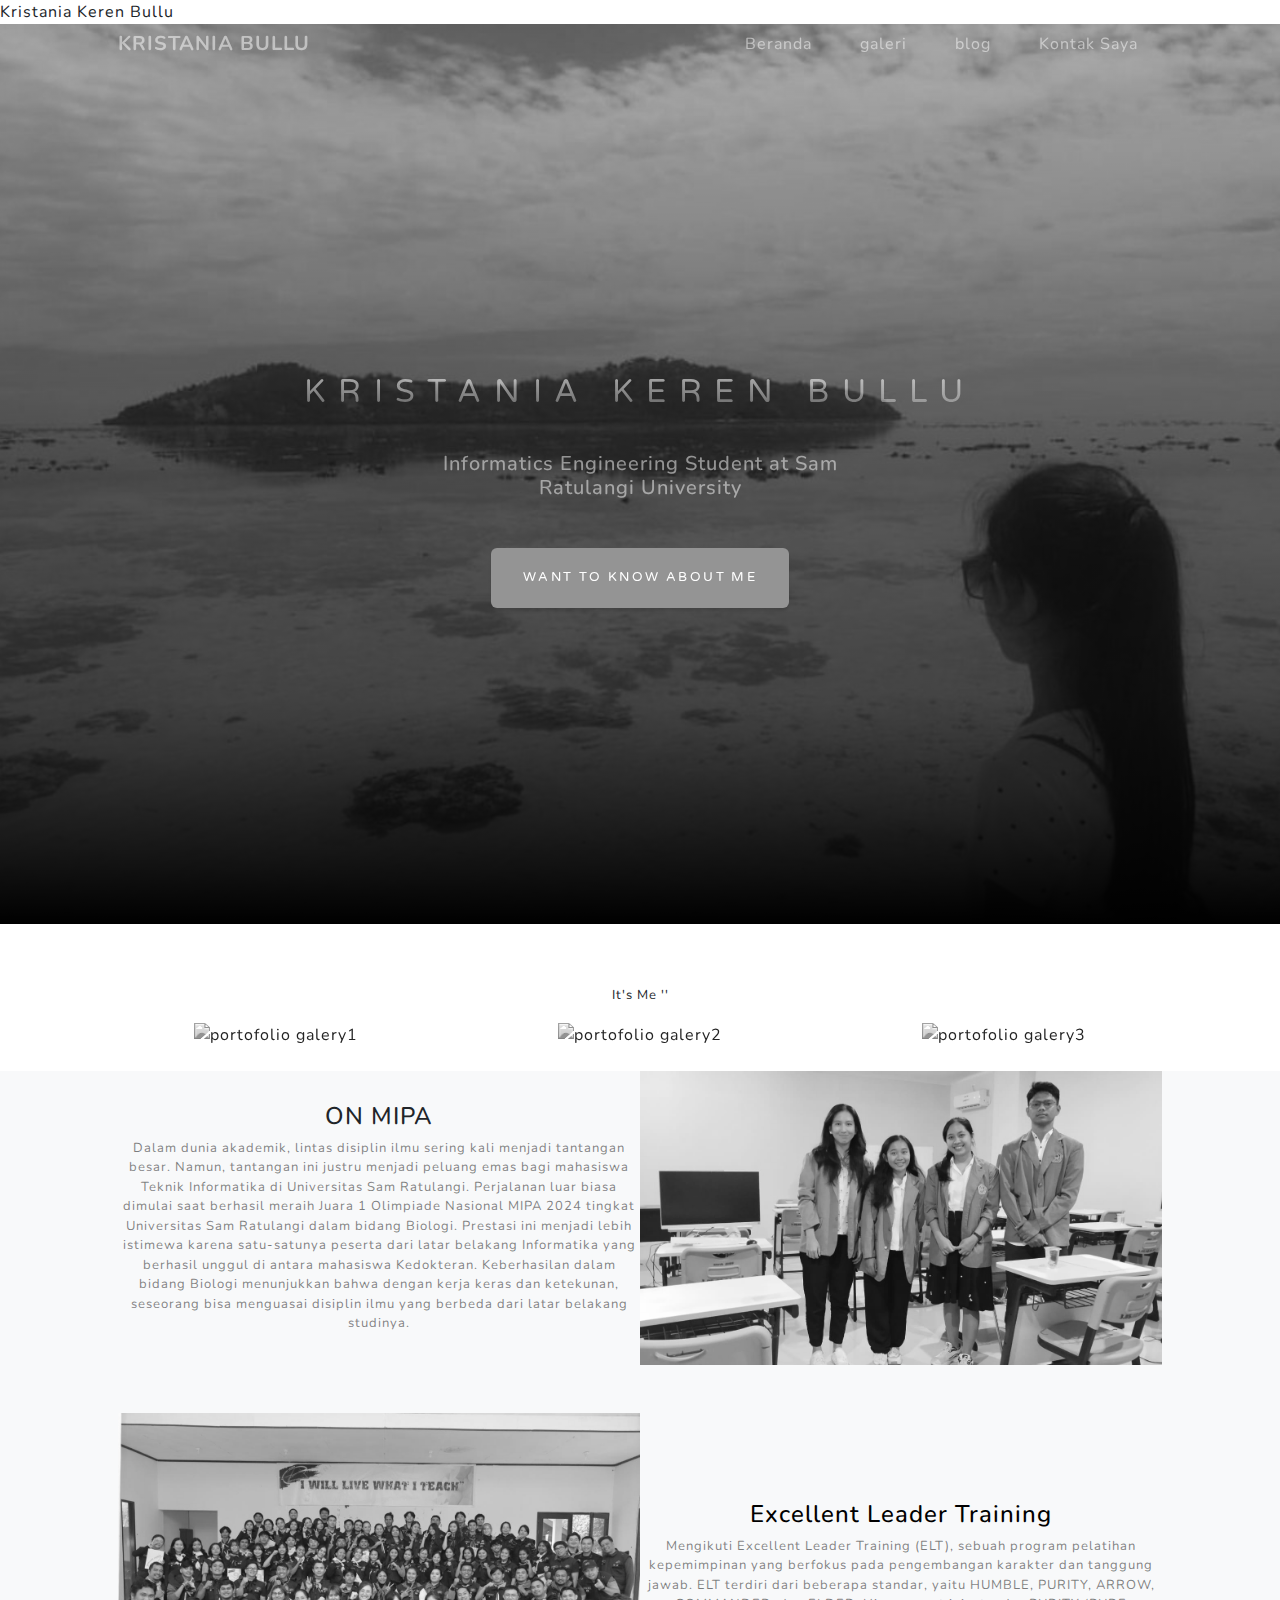
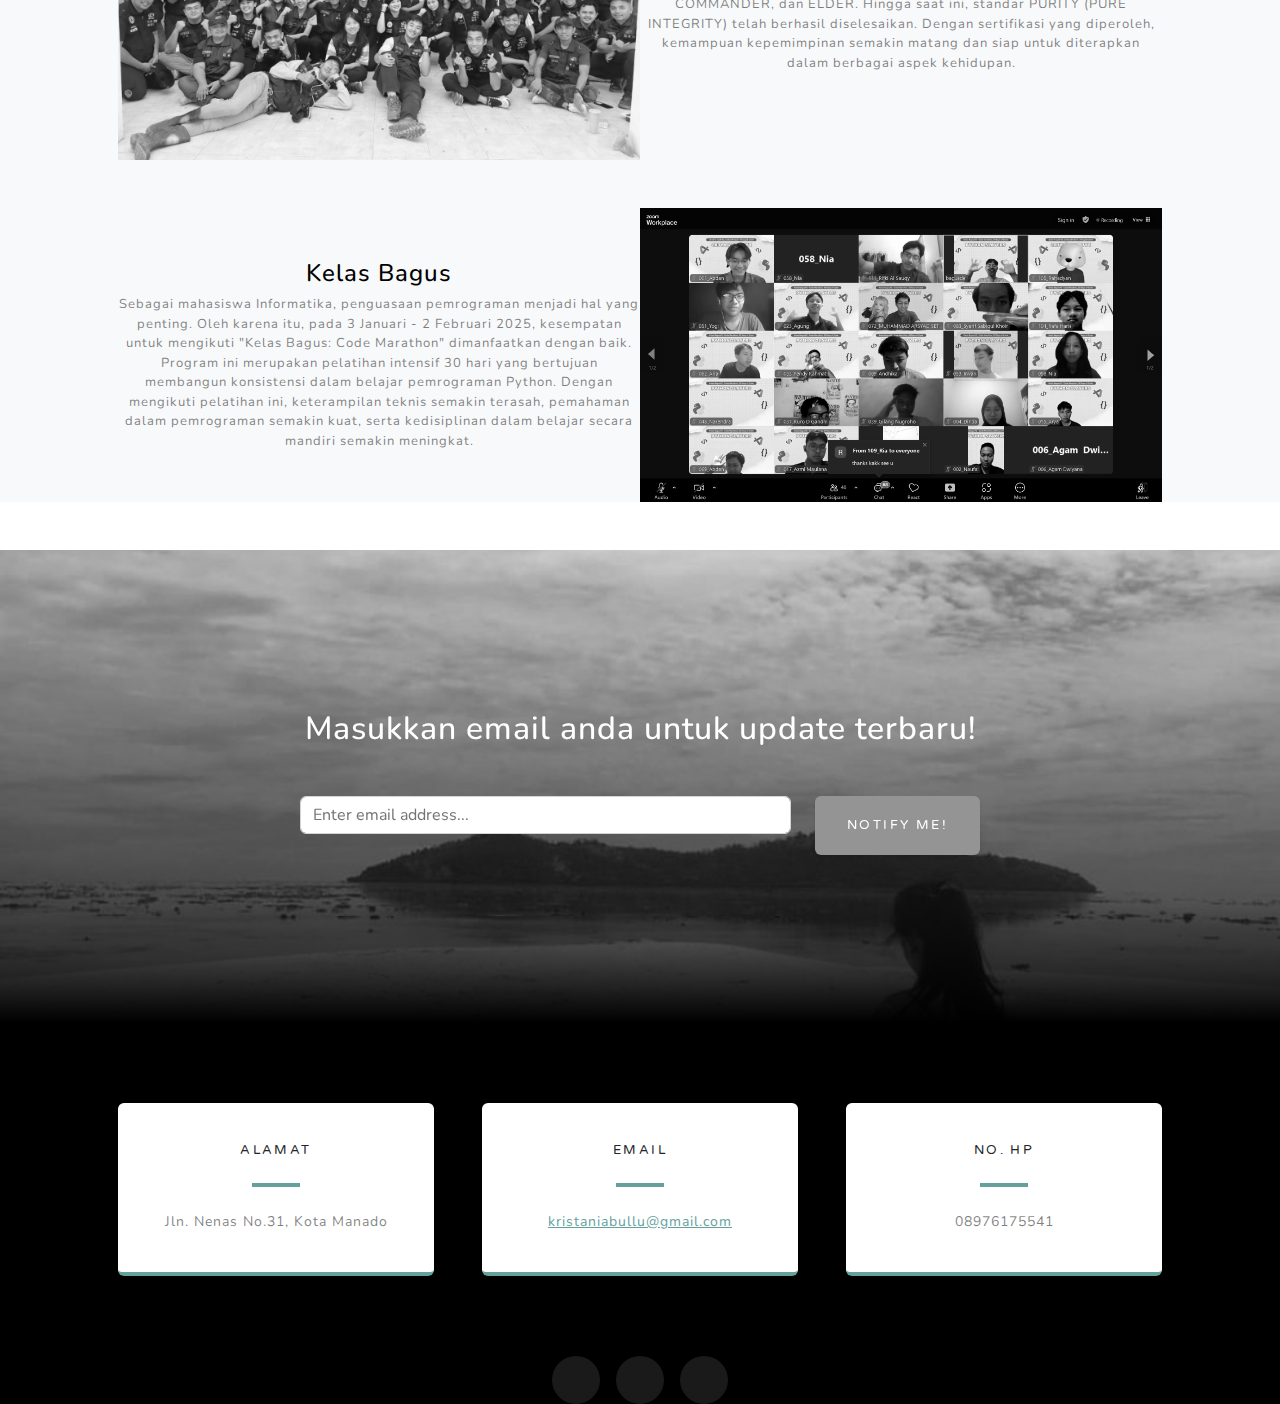
==== commit 7370c78d: "memperbaruhi gambar" ====
--- a/index.html
+++ b/index.html
@@ -5,7 +5,9 @@
         <meta name="viewport" content="width=device-width, initial-scale=1, shrink-to-fit=no" />
         <meta name="description" content="" />
         <meta name="author" content="" />
-        <title>Kristania Keren Bullu</title>
+        <div class="content">
+            <span>Kristania Keren Bullu</span>
+        </div>
         <link rel="icon" type="image/x-icon" href="assets/favicon.ico" />
         <script src="https://use.fontawesome.com/releases/v6.3.0/js/all.js" crossorigin="anonymous"></script>
         <link href="https://fonts.googleapis.com/css?family=Varela+Round" rel="stylesheet" />
@@ -56,15 +58,15 @@
                 <!-- Images row -->
                 <div class="row gx-4 gx-lg-5 justify-content-center">
                     <div class="col-md-4 mb-4">
-                        <img class="img-portofolio galery1 img-fluid" src="assets/img/portofolio galery1.JPG" alt="portofolio galery1" width="250" height="300" />
+                        <img class="img-portofolio galery1 img-fluid" src="assets/img/portofolio-galery1.jpg" alt="portofolio galery1" width="250" height="300" />
                     </div>
                     <div class="col-md-4 mb-4">
-                        <img class="img-portofolio galery1 img-fluid" src="assets/img/portofolio galery2.JPG" alt="portofolio galery2" width="250" height="300"/>
+                        <img class="img-portofolio galery1 img-fluid" src="assets/img/portofolio-galery2.jpg" alt="portofolio galery2" width="250" height="300"/>
                     </div>
                     <div class="col-md-4 mb-4">
-                        <img class="img-portofolio galery1 img-fluid" src="assets/img/portofolio galery3.JPG" alt="portofolio galery3" width="250" height="300" />
+                        <img class="img-portofolio galery1 img-fluid" src="assets/img/portofolio-galery3.jpg" alt="portofolio galery3" width="250" height="300" />
                     </div>
-                </div>
+                </div>                
             </div>
         </section>
 
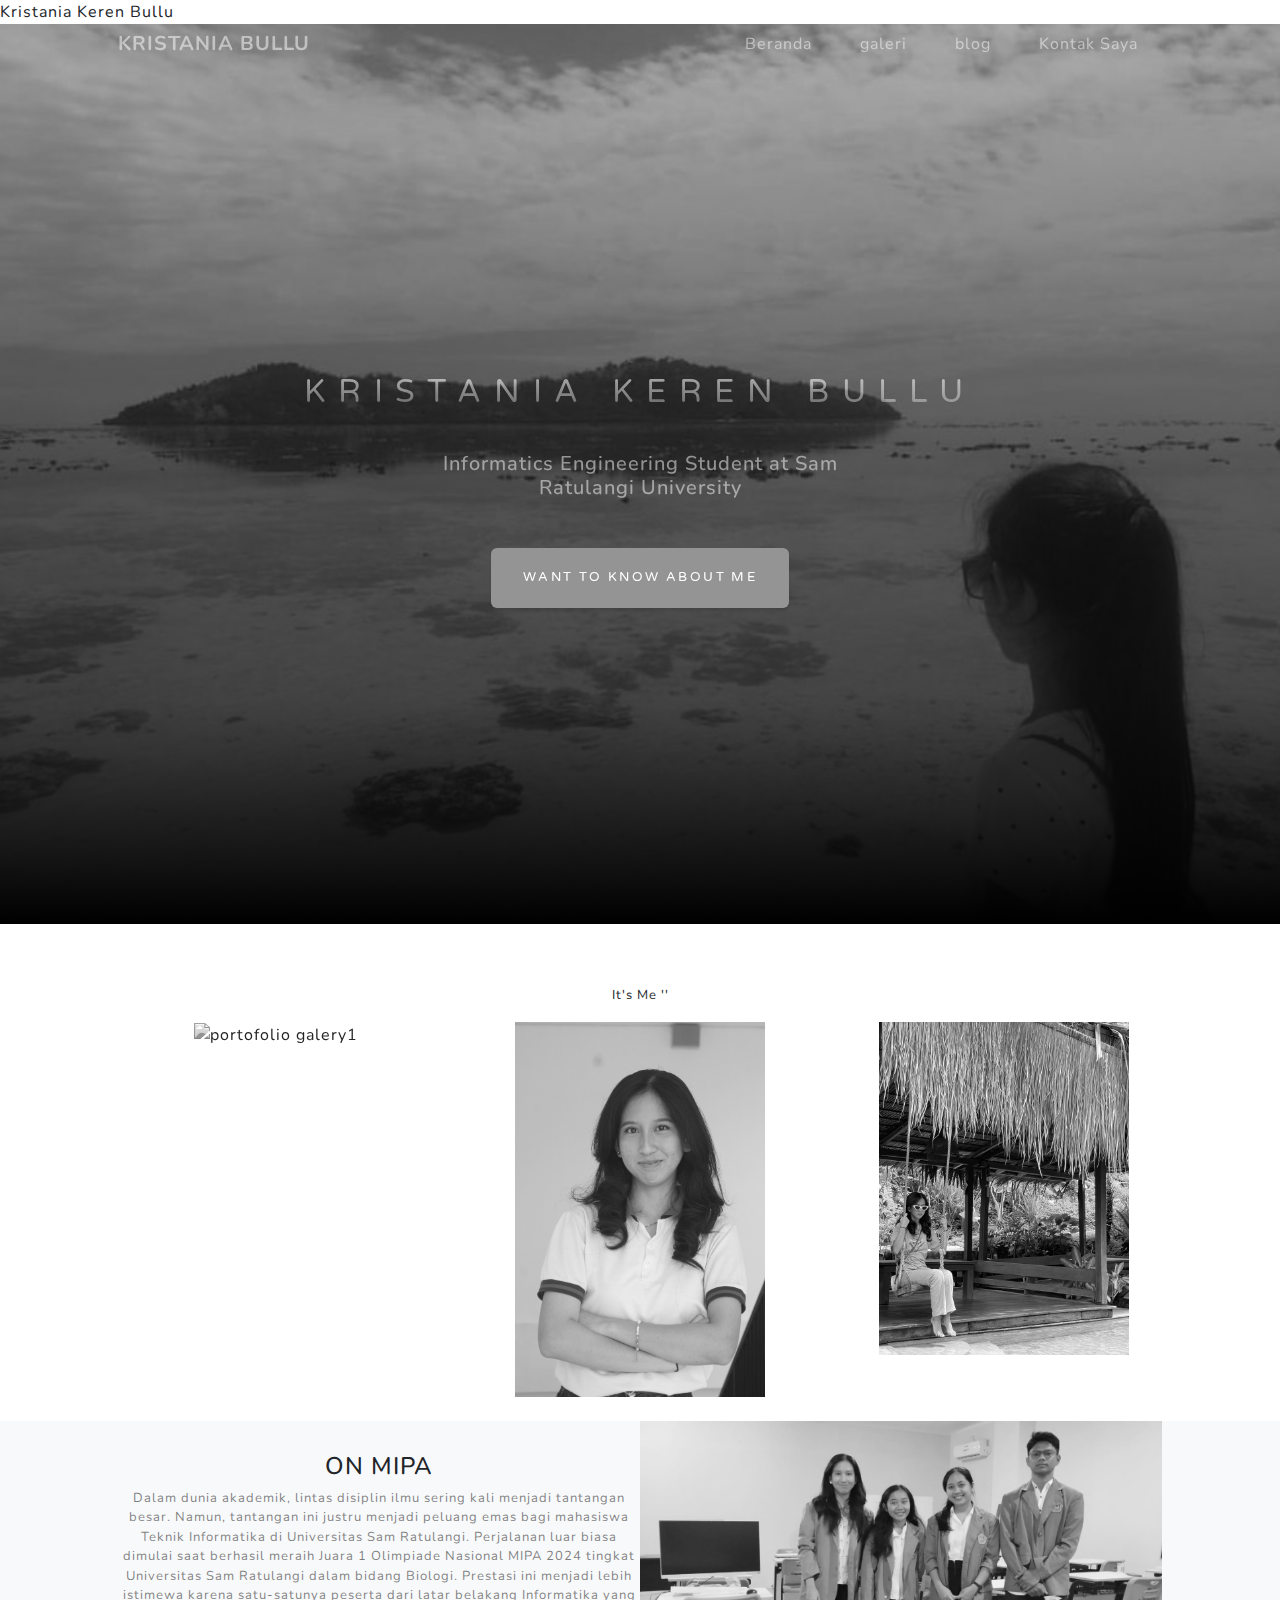
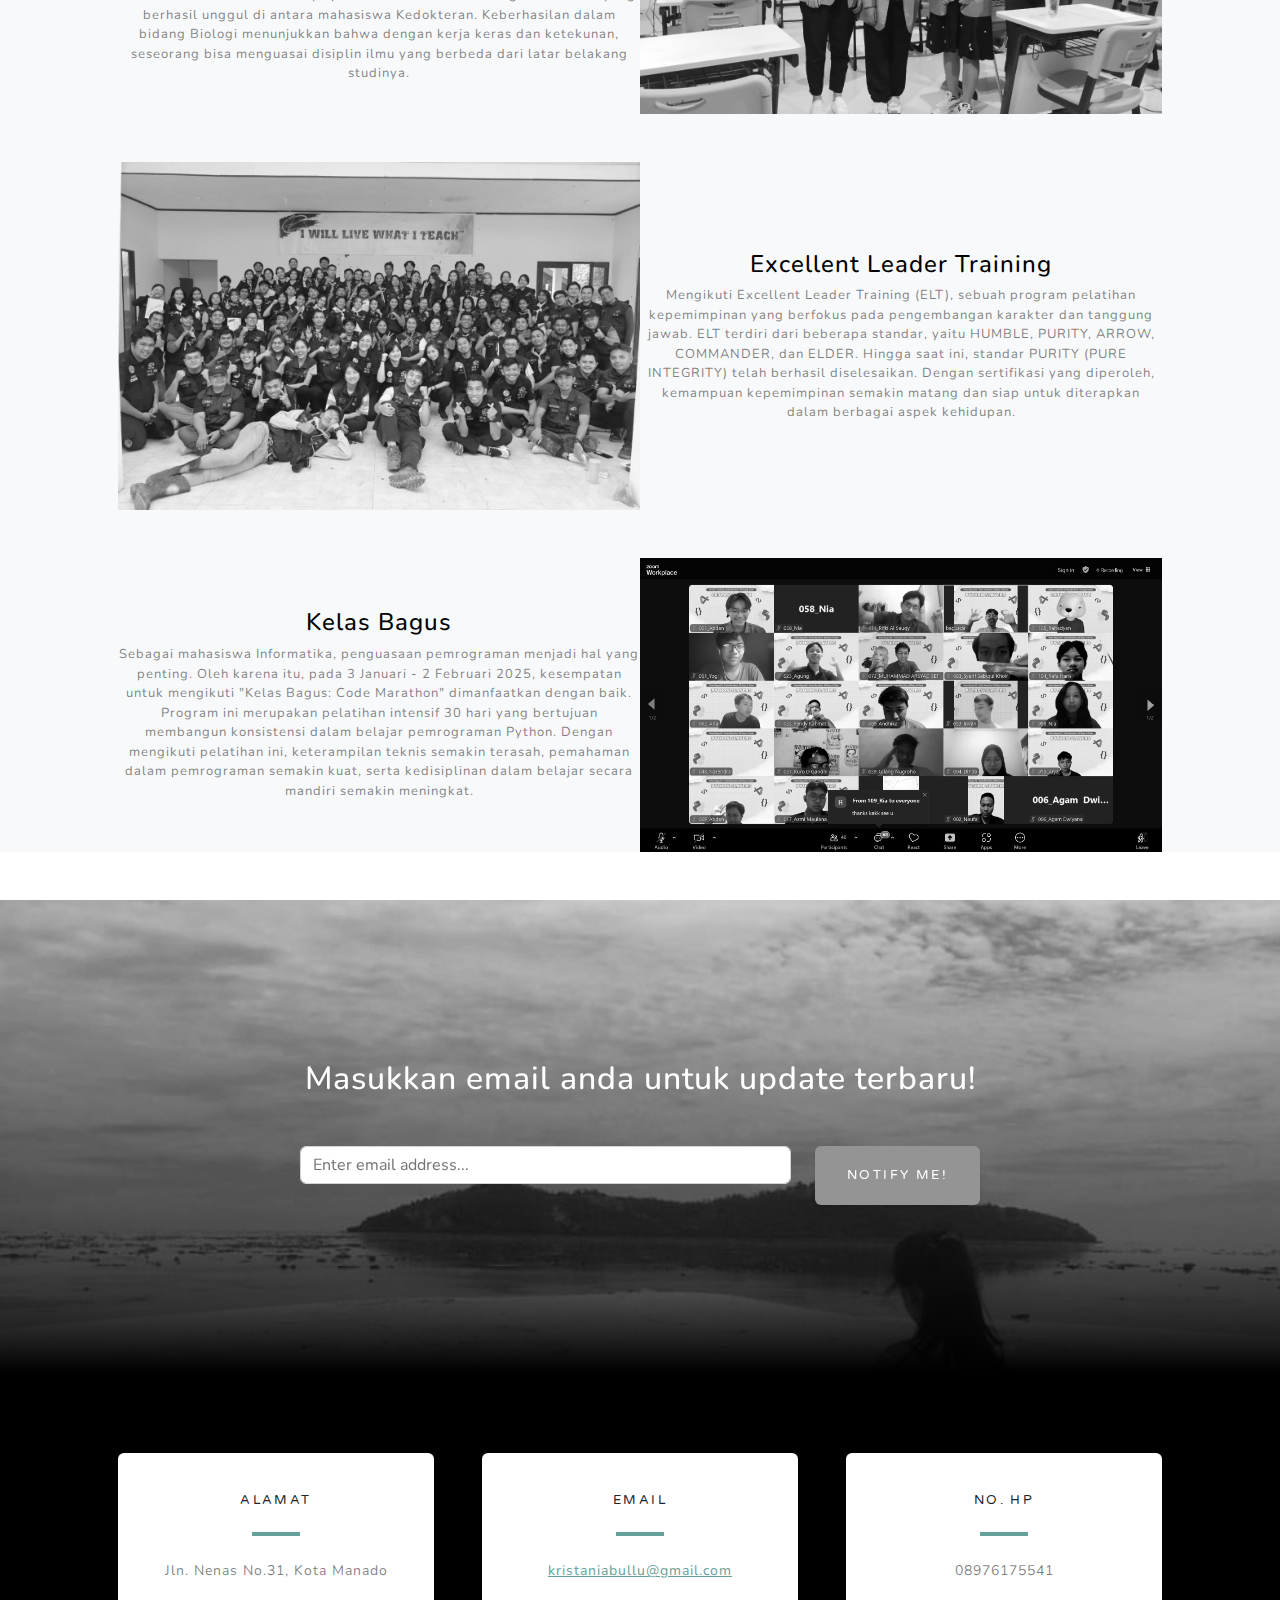
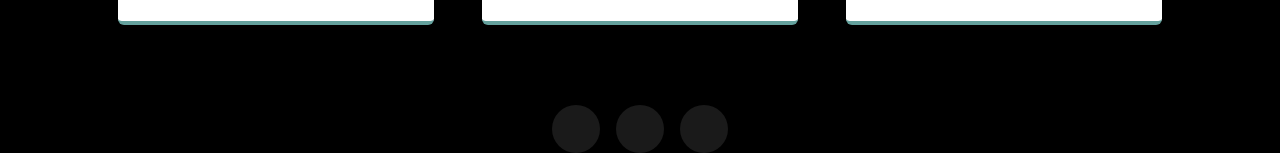
==== commit 27178af1: "perbaiki gambar" ====
--- a/index.html
+++ b/index.html
@@ -58,13 +58,13 @@
                 <!-- Images row -->
                 <div class="row gx-4 gx-lg-5 justify-content-center">
                     <div class="col-md-4 mb-4">
-                        <img class="img-portofolio galery1 img-fluid" src="assets/img/portofolio-galery1.jpg" alt="portofolio galery1" width="250" height="300" />
+                        <img class="img-portofolio galery1 img-fluid" src="assets/img/portofolio galery1.jpg" alt="portofolio galery1" width="250" height="300" />
                     </div>
                     <div class="col-md-4 mb-4">
-                        <img class="img-portofolio galery1 img-fluid" src="assets/img/portofolio-galery2.jpg" alt="portofolio galery2" width="250" height="300"/>
+                        <img class="img-portofolio galery1 img-fluid" src="assets/img/portofolio galery2.jpg" alt="portofolio galery2" width="250" height="300"/>
                     </div>
                     <div class="col-md-4 mb-4">
-                        <img class="img-portofolio galery1 img-fluid" src="assets/img/portofolio-galery3.jpg" alt="portofolio galery3" width="250" height="300" />
+                        <img class="img-portofolio galery1 img-fluid" src="assets/img/portofolio galery3.jpg" alt="portofolio galery3" width="250" height="300" />
                     </div>
                 </div>                
             </div>
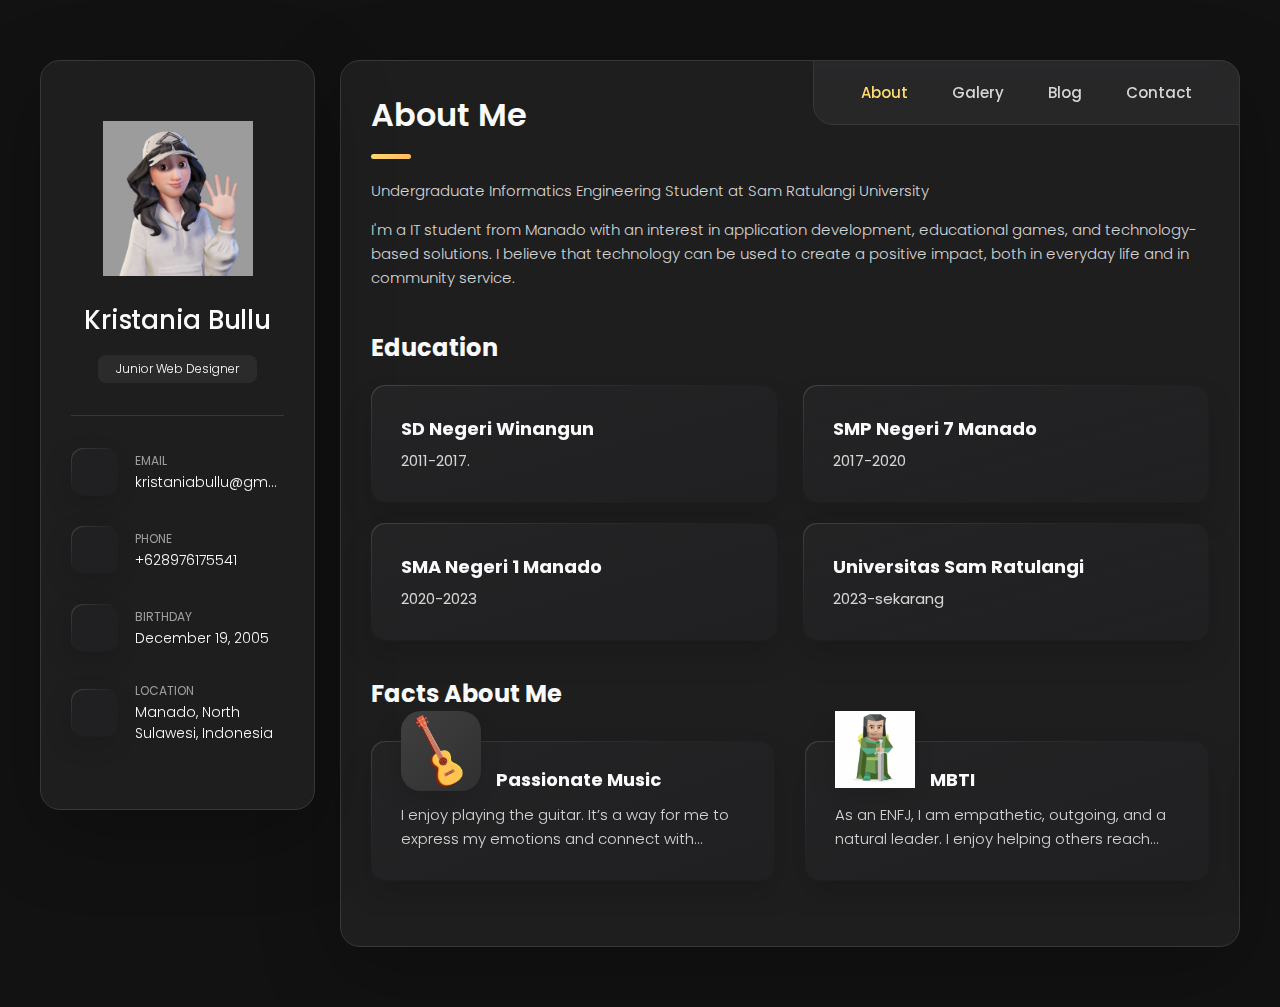
==== commit bc2b4f71: "Menambahkan file CSS dan JS untuk lanjutan project" ====
--- a/index.html
+++ b/index.html
@@ -1,189 +1,828 @@
 <!DOCTYPE html>
 <html lang="en">
-    <head>
-        <meta charset="utf-8" />
-        <meta name="viewport" content="width=device-width, initial-scale=1, shrink-to-fit=no" />
-        <meta name="description" content="" />
-        <meta name="author" content="" />
-        <div class="content">
-            <span>Kristania Keren Bullu</span>
+
+<head>
+  <meta charset="UTF-8">
+  <meta http-equiv="X-UA-Compatible" content="IE=edge">
+  <meta name="viewport" content="width=device-width, initial-scale=1.0">
+  <title>Kristania Bullu - Personal Portfolio</title>
+
+  <!--
+    - custom css link
+  -->
+  <link rel="stylesheet" href="./assets/css/style.css">
+
+  <link rel="icon" href="data:,">
+
+
+  <!--
+    - google font link
+  -->
+  <link rel="preconnect" href="https://fonts.googleapis.com">
+  <link rel="preconnect" href="https://fonts.gstatic.com" crossorigin>
+  <link href="https://fonts.googleapis.com/css2?family=Poppins:wght@300;400;500;600&display=swap" rel="stylesheet">
+</head>
+
+<body>
+
+  <!--
+    - #MAIN
+  -->
+
+  <main>
+
+    <!--
+      - #SIDEBAR
+    -->
+
+    <aside class="sidebar" data-sidebar>
+
+      <div class="sidebar-info">
+
+        <figure class="avatar-box">
+          <img src="./assets/images/avatar nia.jpg" alt="Kristania Bullu" width="80">
+        </figure>
+
+        <div class="info-content">
+          <h1 class="name" title="Kristania Bullu">Kristania Bullu</h1>
+
+          <p class="title">Junior Web Designer</p>
         </div>
-        <link rel="icon" type="image/x-icon" href="assets/favicon.ico" />
-        <script src="https://use.fontawesome.com/releases/v6.3.0/js/all.js" crossorigin="anonymous"></script>
-        <link href="https://fonts.googleapis.com/css?family=Varela+Round" rel="stylesheet" />
-        <link href="https://fonts.googleapis.com/css?family=Nunito:200,200i,300,300i,400,400i,600,600i,700,700i,800,800i,900,900i" rel="stylesheet" />
-        <link href="css/styles.css" rel="stylesheet" />
-    </head>
-    <body id="page-top">
-        <nav class="navbar navbar-expand-lg navbar-light fixed-top" id="mainNav">
-            <div class="container px-4 px-lg-5">
-                <a class="navbar-brand" href="#page-top">KRISTANIA BULLU</a>
-                <button class="navbar-toggler navbar-toggler-right" type="button" data-bs-toggle="collapse" data-bs-target="#navbarResponsive" aria-controls="navbarResponsive" aria-expanded="false" aria-label="Toggle navigation">
-                    Menu
-                    <i class="fas fa-bars"></i>
-                </button>
-                <div class="collapse navbar-collapse" id="navbarResponsive">
-                    <ul class="navbar-nav ms-auto">
-                        <li class="nav-item"><a class="nav-link" href="#home">Beranda</a></li>
-                        <li class="nav-item"><a class="nav-link" href="#gallery">galeri</a></li>
-                        <li class="nav-item"><a class="nav-link" href="#blog">blog</a></li>
-                        <li class="nav-item"><a class="nav-link" href="#signup">Kontak Saya</a></li>
-                    </ul>
+
+        <button class="info_more-btn" data-sidebar-btn>
+          <span>Show Contacts</span>
+
+          <ion-icon name="chevron-down"></ion-icon>
+        </button>
+
+      </div>
+
+      <div class="sidebar-info_more">
+
+        <div class="separator"></div>
+
+        <ul class="contacts-list">
+
+          <li class="contact-item">
+
+            <div class="icon-box">
+              <ion-icon name="mail-outline"></ion-icon>
+            </div>
+
+            <div class="contact-info">
+              <p class="contact-title">Email</p>
+
+              <a href="mailto:kristaniabullu@gmail.com" class="contact-link">kristaniabullu@gmai.com</a>
+            </div>
+
+          </li>
+
+          <li class="contact-item">
+
+            <div class="icon-box">
+              <ion-icon name="phone-portrait-outline"></ion-icon>
+            </div>
+
+            <div class="contact-info">
+              <p class="contact-title">Phone</p>
+
+              <a href="tel:+628976175541" class="contact-link">+628976175541</a>
+            </div>
+
+          </li>
+
+          <li class="contact-item">
+
+            <div class="icon-box">
+              <ion-icon name="calendar-outline"></ion-icon>
+            </div>
+
+            <div class="contact-info">
+              <p class="contact-title">Birthday</p>
+
+              <time datetime="2005-12-19">December 19, 2005</time>
+            </div>
+
+          </li>
+
+          <li class="contact-item">
+
+            <div class="icon-box">
+              <ion-icon name="location-outline"></ion-icon>
+            </div>
+
+            <div class="contact-info">
+              <p class="contact-title">Location</p>
+
+              <address>Manado, North Sulawesi, Indonesia</address>
+            </div>
+
+          </li>
+
+        </ul>
+
+        <div class="separator"></div>
+
+        <ul class="social-list">
+
+          <li class="social-item">
+            <a href="https://www.facebook.com/share/1BKqXZJic3/?mibextid=wwXIfr" target="_blank" class="social-link">
+              <ion-icon name="logo-facebook"></ion-icon>
+            </a>
+          </li>
+
+          <li class="social-item">
+            <a href="https://x.com/christaniabll_" target="_blank" class="social-link">
+              <ion-icon name="logo-twitter"></ion-icon>
+            </a>
+          </li>
+
+          <li class="social-item">
+            <a href="https://instagram.com/christaniabll_" target="_blank" class="social-link">
+              <ion-icon name="logo-instagram"></ion-icon>
+            </a>
+          </li>
+
+          <li class="social-item">
+            <a href="https://www.linkedin.com/https://www.linkedin.com/in/kristania-bullu-318160352?utm_source=share&utm_campaign=share_via&utm_content=profile&utm_medium=ios_app" target="_blank" class="social-link">
+              <ion-icon name="logo-linkedin"></ion-icon>
+            </a>
+          </li>
+          
+        </ul>
+
+      </div>
+
+    </aside>
+
+
+
+
+
+    <!--
+      - #main-content
+    -->
+
+    <div class="main-content">
+
+      <!--
+        - #NAVBAR
+      -->
+
+      <nav class="navbar">
+
+        <ul class="navbar-list">
+
+          <li class="navbar-item">
+            <button class="navbar-link  active" data-nav-link>About</button>
+          </li>
+
+          <li class="navbar-item">
+            <button class="navbar-link" data-nav-link>Galery</button>
+          </li>
+
+          <li class="navbar-item">
+            <button class="navbar-link" data-nav-link>Blog</button>
+          </li>
+
+          <li class="navbar-item">
+            <button class="navbar-link" data-nav-link>Contact</button>
+          </li>
+
+        </ul>
+
+      </nav>
+
+
+
+
+
+      <!--
+        - #ABOUT
+      -->
+
+      <article class="about  active" data-page="about">
+
+        <header>
+          <h2 class="h2 article-title">About me</h2>
+        </header>
+
+        <section class="about-text">
+          <p>
+            Undergraduate Informatics Engineering Student at Sam Ratulangi University
+          </p>
+
+          <p>
+            I'm a IT student from Manado with an interest in application development, educational games, and technology-based solutions. I believe that technology can be used to create a positive impact, both in everyday life and in community service.
+          </p>
+        </section>
+
+
+        <!--
+          - service
+        -->
+
+        <section class="service">
+
+          <h3 class="h3 service-title">Education</h3>
+
+          <ul class="service-list">
+
+            <li class="service-item">
+
+              <div class="service-content-box">
+                <h4 class="h4 service-item-title">SD Negeri Winangun</h4>
+
+                <p class="service-item-text">
+                  2011-2017.
+                </p>
+              </div>
+
+            </li>
+
+            <li class="service-item">
+
+              <div class="service-content-box">
+                <h4 class="h4 service-item-title">SMP Negeri 7 Manado</h4>
+
+                <p class="service-item-text">
+                  2017-2020
+                </p>
+              </div>
+
+            </li>
+
+            <li class="service-item">
+
+              <div class="service-content-box">
+                <h4 class="h4 service-item-title">SMA Negeri 1 Manado</h4>
+
+                <p class="service-item-text">
+                  2020-2023
+                </p>
+              </div>
+
+            </li>
+
+            <li class="service-item">
+
+              <div class="service-content-box">
+                <h4 class="h4 service-item-title">Universitas Sam Ratulangi</h4>
+
+                <p class="service-item-text">
+                  2023-sekarang 
+                </p>
+              </div>
+
+            </li>
+
+          </ul>
+
+        </section>
+
+
+        <!--
+          - testimonials
+        -->
+
+        <section class="Facts About Me">
+
+          <h3 class="h3 Experience-title">Facts About Me</h3>
+
+          <ul class="testimonials-list has-scrollbar">
+
+            <li class="testimonials-item">
+              <div class="content-card" data-testimonials-item>
+
+                <figure class="testimonials-avatar-box">
+                  <img src="./assets/images/gitar.png" alt="Passionate Music" width="60" data-testimonials-avatar>
+                </figure>
+
+                <h4 class="h4 testimonials-item-title" data-testimonials-title>Passionate Music</h4>
+
+                <div class="testimonials-text" data-testimonials-text>
+                  <p>
+                    I enjoy playing the guitar. It’s a way for me to express my emotions and connect with others through music.
+                  </p>
                 </div>
-            </div>
-        </nav>
-        <header class="masthead">
-            <div class="container px-4 px-lg-5 d-flex h-100 align-items-center justify-content-center">
-                <div class="d-flex justify-content-center">
-                    <div class="text-center">
-                        <h1 class="mx-auto my-0 fs-2 text-uppercase">Kristania Keren Bullu</h1>
-                        <h2 class="text-white-50 mx-auto mt-2 mb-5">Informatics Engineering Student at Sam Ratulangi University</h2>
-                        <a class="btn btn-primary" href="#gallery" onclick="alert('LESGOOOO!!   ')">Want to know about me</a>
-                    </div>
+
+              </div>
+            </li>
+
+            <li class="testimonials-item">
+              <div class="content-card" data-testimonials-item>
+
+                <figure class="testimonials-avatar-box">
+                  <img src="./assets/images/MBTI.png" alt="MBTI" width="60" data-testimonials-avatar>
+                </figure>
+
+                <h4 class="h4 testimonials-item-title" data-testimonials-title>MBTI</h4>
+
+                <div class="testimonials-text" data-testimonials-text>
+                  <p>
+                    As an ENFJ, I am empathetic, outgoing, and a natural leader. I enjoy helping others reach their full potential and working collaboratively in teams.
+                  </p>
                 </div>
-            </div>
+
+              </div>
+            </li>
+
+            <li class="testimonials-item">
+              <div class="content-card" data-testimonials-item>
+
+                <figure class="testimonials-avatar-box">
+                  <img src="./assets/images/personality.png" alt="My Personality" width="60" data-testimonials-avatar>
+                </figure>
+
+                <h4 class="h4 testimonials-item-title" data-testimonials-title>My Personality</h4>
+
+                <div class="testimonials-text" data-testimonials-text>
+                  <p>
+                    I have a stable personality, which helps me stay calm and make clear decisions, even in challenging situations.
+                  </p>
+                </div>
+
+              </div>
+            </li>
+
+
+          </ul>
+
+        </section>
+
+
+        <!--
+          - testimonials modal
+        -->
+
+        <div class="modal-container" data-modal-container>
+
+          <div class="overlay" data-overlay></div>
+
+          <section class="testimonials-modal">
+
+            <button class="modal-close-btn" data-modal-close-btn>
+              <ion-icon name="close-outline"></ion-icon>
+            </button>
+
+            <div class="modal-img-wrapper">
+              <figure class="modal-avatar-box">
+                <img src="./assets/images/avatar-1.png" alt="Daniel lewis" width="80" data-modal-img>
+              </figure>
+
+              <img src="./assets/images/icon-quote.svg" alt="quote icon">
+            </div>
+
+            <div class="modal-content">
+
+              <h4 class="h3 modal-title" data-modal-title>Daniel lewis</h4>
+
+
+              <div data-modal-text>
+                <p>
+                  Richard was hired to create a corporate identity. We were very pleased with the work done. She has a
+                  lot of experience
+                  and is very concerned about the needs of client. Lorem ipsum dolor sit amet, ullamcous cididt
+                  consectetur adipiscing
+                  elit, seds do et eiusmod tempor incididunt ut laborels dolore magnarels alia.
+                </p>
+              </div>
+
+            </div>
+
+          </section>
+
+        </div>
+
+
+          
+        </section>
+
+      </article>
+
+
+
+      <!--
+        - #GALERY
+      -->
+
+      <article class="galery" data-page="galery">
+
+        <header>
+          <h2 class="h2 article-title">Galery</h2>
         </header>
-        <section class="gallery-section text-center" id="gallery">
-            <div class="container px-4 px-lg-5">
-                <!-- Heading row -->
-                <div class="row gx-4 gx-lg-5 justify-content-center">
-                    <div class="col-lg-8">
-                        <h2 class="text-white mb-4">Sedikit Tentang Saya</h2>
-                        <p class="text-black-75">
-                            It's Me ''
-                        </p>
-                    </div>
+
+        <section class="projects">
+
+          <ul class="filter-list">
+
+            <li class="filter-item">
+              <button class="active" data-filter-btn>All</button>
+            </li>
+
+            <li class="filter-item">
+              <button data-filter-btn>Ministry</button>
+            </li>
+
+            <li class="filter-item">
+              <button data-filter-btn>With Friends</button>
+            </li>
+
+            <li class="filter-item">
+              <button data-filter-btn>Nia</button>
+            </li>
+
+          </ul>
+
+          <div class="filter-select-box">
+
+            <button class="filter-select" data-select>
+
+              <div class="select-value" data-selecct-value>Select category</div>
+
+              <div class="select-icon">
+                <ion-icon name="chevron-down"></ion-icon>
+              </div>
+
+            </button>
+
+            <ul class="select-list">
+
+              <li class="select-item">
+                <button data-select-item>All</button>
+              </li>
+
+              <li class="select-item">
+                <button data-select-item>Ministry</button>
+              </li>
+
+              <li class="select-item">
+                <button data-select-item>With Friends</button>
+              </li>
+
+              <li class="select-item">
+                <button data-select-item>Nia</button>
+              </li>
+
+            </ul>
+
+          </div>
+
+          <ul class="project-list">
+
+            <li class="project-item  active" data-filter-item data-category="nia">
+              <a href="#">
+
+                <figure class="project-img">
+                  <div class="project-item-icon-box">
+                    <ion-icon name="eye-outline"></ion-icon>
+                  </div>
+
+                  <img src="./assets/images/portofolio galery1.jpg" alt="finance" loading="lazy">
+                </figure>
+
+                <h3 class="project-title">At Church</h3>
+
+                <p class="project-category">Nia</p>
+
+              </a>
+            </li>
+
+            <li class="project-item  active" data-filter-item data-category="nia">
+              <a href="#">
+
+                <figure class="project-img">
+                  <div class="project-item-icon-box">
+                    <ion-icon name="eye-outline"></ion-icon>
+                  </div>
+
+                  <img src="./assets/images/portofolio galery2.jpg" alt="orizon" loading="lazy">
+                </figure>
+
+                <h3 class="project-title">At Campus</h3>
+
+                <p class="project-category">Nia</p>
+
+              </a>
+            </li>
+
+            <li class="project-item  active" data-filter-item data-category="ministry">
+              <a href="#">
+
+                <figure class="project-img">
+                  <div class="project-item-icon-box">
+                    <ion-icon name="eye-outline"></ion-icon>
+                  </div>
+
+                  <img src="./assets/images/ministry1.jpg" alt="fundo" loading="lazy">
+                </figure>
+
+                <h3 class="project-title">Teens Christmas Celebration</h3>
+
+                <p class="project-category">Ministry</p>
+
+              </a>
+            </li>
+
+            <li class="project-item  active" data-filter-item data-category="with friends">
+              <a href="#">
+
+                <figure class="project-img">
+                  <div class="project-item-icon-box">
+                    <ion-icon name="eye-outline"></ion-icon>
+                  </div>
+
+                  <img src="./assets/images/nia at campus.jpg" alt="brawlhalla" loading="lazy">
+                </figure>
+
+                <h3 class="project-title">On Duty (casting)</h3>
+
+                <p class="project-category">With Friends</p>
+
+              </a>
+            </li>
+
+            <li class="project-item  active" data-filter-item data-category="ministry">
+              <a href="#">
+
+                <figure class="project-img">
+                  <div class="project-item-icon-box">
+                    <ion-icon name="eye-outline"></ion-icon>
+                  </div>
+
+                  <img src="./assets/images/ministry2.jpg" alt="dsm." loading="lazy">
+                </figure>
+
+                <h3 class="project-title">Batik Day.</h3>
+
+                <p class="project-category">Ministry</p>
+
+              </a>
+            </li>
+
+            <li class="project-item  active" data-filter-item data-category="ministry">
+              <a href="#">
+
+                <figure class="project-img">
+                  <div class="project-item-icon-box">
+                    <ion-icon name="eye-outline"></ion-icon>
+                  </div>
+
+                  <img src="./assets/images/ministry3.jpg" alt="metaspark" loading="lazy">
+                </figure>
+
+                <h3 class="project-title">Komsel Fun</h3>
+
+                <p class="project-category">Ministry</p>
+
+              </a>
+            </li>
+
+            <li class="project-item  active" data-filter-item data-category="nia">
+              <a href="#">
+
+                <figure class="project-img">
+                  <div class="project-item-icon-box">
+                    <ion-icon name="eye-outline"></ion-icon>
+                  </div>
+
+                  <img src="./assets/images/portofolio galery3.jpg" alt="summary" loading="lazy">
+                </figure>
+
+                <h3 class="project-title">Staycation</h3>
+
+                <p class="project-category">Nia</p>
+
+              </a>
+            </li>
+
+            <li class="project-item  active" data-filter-item data-category="with friends">
+              <a href="#">
+
+                <figure class="project-img">
+                  <div class="project-item-icon-box">
+                    <ion-icon name="eye-outline"></ion-icon>
+                  </div>
+
+                  <img src="./assets/images/with friends.jpg" alt="task manager" loading="lazy">
+                </figure>
+
+                <h3 class="project-title">APU hilink</h3>
+
+                <p class="project-category">With Friends</p>
+
+              </a>
+            </li>
+
+            <li class="project-item  active" data-filter-item data-category="nia">
+              <a href="#">
+
+                <figure class="project-img">
+                  <div class="project-item-icon-box">
+                    <ion-icon name="eye-outline"></ion-icon>
+                  </div>
+
+                  <img src="./assets/images/portofolio galery4.jpg" alt="arrival" loading="lazy">
+                </figure>
+
+                <h3 class="project-title">ON THE WAY campus</h3>
+
+                <p class="project-category">Nia</p>
+
+              </a>
+            </li>
+
+          </ul>
+
+        </section>
+
+      </article>
+
+
+
+
+
+      <!--
+        - #BLOG
+      -->
+
+      <article class="blog" data-page="blog">
+
+        <header>
+          <h2 class="h2 article-title">Blog</h2>
+        </header>
+
+        <section class="blog-posts">
+
+          <ul class="blog-posts-list">
+
+            <li class="blog-post-item">
+              <a href="#">
+
+                <figure class="blog-banner-box">
+                  <img src="./assets/images/foto on mipa biologi.jpg" alt="ON MIPA in 2024" loading="lazy">
+                </figure>
+
+                <div class="blog-content">
+
+                  <div class="blog-meta">
+                    <p class="blog-category">University Level</p>
+
+                    <span class="dot"></span>
+
+                    <time datetime="2024-03-08">Mar 08, 2024</time>
+                  </div>
+
+                  <h3 class="h3 blog-item-title">ON MIPA (BIOLOGY)</h3>
+
+                  <p class="blog-text">
+                    Dalam dunia akademik, lintas disiplin ilmu sering kali menjadi tantangan besar. Namun, tantangan ini justru menjadi peluang emas bagi mahasiswa Teknik Informatika di Universitas Sam Ratulangi. Perjalanan luar biasa dimulai saat berhasil meraih Juara 1 Olimpiade Nasional MIPA 2024 tingkat Universitas Sam Ratulangi dalam bidang Biologi. Prestasi ini menjadi lebih istimewa karena satu-satunya peserta dari latar belakang Informatika yang berhasil unggul di antara mahasiswa Kedokteran. Keberhasilan dalam bidang Biologi menunjukkan bahwa dengan kerja keras dan ketekunan, seseorang bisa menguasai disiplin ilmu yang berbeda dari latar belakang studinya.
+                  </p>
+
                 </div>
-                
-                <!-- Images row -->
-                <div class="row gx-4 gx-lg-5 justify-content-center">
-                    <div class="col-md-4 mb-4">
-                        <img class="img-portofolio galery1 img-fluid" src="assets/img/portofolio galery1.jpg" alt="portofolio galery1" width="250" height="300" />
-                    </div>
-                    <div class="col-md-4 mb-4">
-                        <img class="img-portofolio galery1 img-fluid" src="assets/img/portofolio galery2.jpg" alt="portofolio galery2" width="250" height="300"/>
-                    </div>
-                    <div class="col-md-4 mb-4">
-                        <img class="img-portofolio galery1 img-fluid" src="assets/img/portofolio galery3.jpg" alt="portofolio galery3" width="250" height="300" />
-                    </div>
-                </div>                
-            </div>
+
+              </a>
+            </li>
+
+            <li class="blog-post-item">
+              <a href="#">
+
+                <figure class="blog-banner-box">
+                  <img src="./assets/images/foto elt purity 24.jpg" alt="Excellent Leader Training" loading="lazy">
+                </figure>
+
+                <div class="blog-content">
+
+                  <div class="blog-meta">
+                    <p class="blog-category">Leadership Bootcamp</p>
+
+                    <span class="dot"></span>
+
+                    <time datetime="2024-04-09">Apr 09-11, 2024</time>
+                  </div>
+
+                  <h3 class="h3 blog-item-title">Excellent Leader Training (PURITY)</h3>
+
+                  <p class="blog-text">
+                    Mengikuti Excellent Leader Training (ELT), sebuah program pelatihan kepemimpinan yang berfokus pada pengembangan karakter dan tanggung jawab. ELT terdiri dari beberapa standar, yaitu HUMBLE, PURITY, ARROW, COMMANDER, dan ELDER. Hingga saat ini, standar PURITY (PURE INTEGRITY) telah berhasil diselesaikan.Dengan sertifikasi yang diperoleh, kemampuan kepemimpinan semakin matang dan siap untuk diterapkan dalam berbagai aspek kehidupan..
+                  </p>
+
+                </div>
+
+              </a>
+            </li>
+
+            <li class="blog-post-item">
+              <a href="#">
+
+                <figure class="blog-banner-box">
+                  <img src="./assets/images/kelas bagus.png" alt="Kelas Bagus #2" loading="lazy">
+                </figure>
+
+                <div class="blog-content">
+
+                  <div class="blog-meta">
+                    <p class="blog-category">Code Marathon</p>
+
+                    <span class="dot"></span>
+
+                    <time datetime="2025-01-03">Jan 03-Feb 02, 2025</time>
+                  </div>
+
+                  <h3 class="h3 blog-item-title">Kelas Bagus #2 (Python)</h3>
+
+                  <p class="blog-text">
+                    Sebagai mahasiswa Informatika, penguasaan pemrograman menjadi hal yang penting. Oleh karena itu, pada 3 Januari - 2 Februari 2025, kesempatan untuk mengikuti "Kelas Bagus: Code Marathon" dimanfaatkan dengan baik. Program ini merupakan pelatihan intensif 30 hari yang bertujuan membangun konsistensi dalam belajar pemrograman Python.Dengan mengikuti pelatihan ini, keterampilan teknis semakin terasah, pemahaman dalam pemrograman semakin kuat, serta kedisiplinan dalam belajar secara mandiri semakin meningkat.
+                  </p>
+
+                </div>
+
+              </a>
+            </li>
+
+          </ul>
+
         </section>
 
-    
-        <section class="blog-section bg-light" id="blog">
-            <div class="container px-4 px-lg-5">
-                <!-- ON MIPA -->
-                <div class="row gx-0 mb-4 mb-lg-5 align-items-center">
-                    <div class="col-lg-6">
-                        <img class="img-fluid mb-3 mb-lg-0" src="assets/img/foto on mipa biologi.jpg" alt="..." width="625" height="675"/>
-                    </div>
-                    <div class="col-lg-6 order-lg-first">
-                        <div class="featured-text text-center text-lg-right">
-                            <h4>ON MIPA</h4>
-                            <p class="text-black-50 mb-0">
-                                Dalam dunia akademik, lintas disiplin ilmu sering kali menjadi tantangan besar. Namun, tantangan ini justru menjadi peluang emas bagi mahasiswa Teknik Informatika di Universitas Sam Ratulangi. Perjalanan luar biasa dimulai saat berhasil meraih Juara 1 Olimpiade Nasional MIPA 2024 tingkat Universitas Sam Ratulangi dalam bidang Biologi. Prestasi ini menjadi lebih istimewa karena satu-satunya peserta dari latar belakang Informatika yang berhasil unggul di antara mahasiswa Kedokteran. Keberhasilan dalam bidang Biologi menunjukkan bahwa dengan kerja keras dan ketekunan, seseorang bisa menguasai disiplin ilmu yang berbeda dari latar belakang studinya.
-                            </p>
-                        </div>
-                    </div>
-                </div>
-
-                
-                <!-- Excellent Leader Training -->
-                <div class="row gx-0 mb-5 align-items-center">
-                    <div class="col-lg-6">
-                        <img class="img-fluid mb-3 mb-lg-0" src="assets/img/foto elt purity 24.jpg" alt="..." />
-                    </div>
-                    <div class="col-lg-6">
-                        <div class="featured-text text-center text-lg-left">
-                            <h4 class="text-black">Excellent Leader Training</h4>
-                            <p class="mb-0 text-black-50">
-                                Mengikuti Excellent Leader Training (ELT), sebuah program pelatihan kepemimpinan yang berfokus pada pengembangan karakter dan tanggung jawab. ELT terdiri dari beberapa standar, yaitu HUMBLE, PURITY, ARROW, COMMANDER, dan ELDER. Hingga saat ini, standar PURITY (PURE INTEGRITY) telah berhasil diselesaikan. Dengan sertifikasi yang diperoleh, kemampuan kepemimpinan semakin matang dan siap untuk diterapkan dalam berbagai aspek kehidupan.
-                            </p>
-                        </div>
-                    </div>
-                </div>
-            
-                <!-- Kelas Bagus -->
-                <div class="row gx-0 mb-5 align-items-center">
-                    <div class="col-lg-6 order-lg-2">
-                        <img class="img-fluid mb-3 mb-lg-0" src="assets/img/kelas bagus.png" alt="..." />
-                    </div>
-                    <div class="col-lg-6 order-lg-1">
-                        <div class="featured-text text-center text-lg-left">
-                            <h4 class="text-black">Kelas Bagus</h4>
-                            <p class="mb-0 text-black-50">
-                                Sebagai mahasiswa Informatika, penguasaan pemrograman menjadi hal yang penting. Oleh karena itu, pada 3 Januari - 2 Februari 2025, kesempatan untuk mengikuti "Kelas Bagus: Code Marathon" dimanfaatkan dengan baik. Program ini merupakan pelatihan intensif 30 hari yang bertujuan membangun konsistensi dalam belajar pemrograman Python. Dengan mengikuti pelatihan ini, keterampilan teknis semakin terasah, pemahaman dalam pemrograman semakin kuat, serta kedisiplinan dalam belajar secara mandiri semakin meningkat.
-                            </p>
-                        </div>
-                    </div>
-                </div>
-            </div>
-            
-            
+      </article>
+
+
+
+
+
+      <!--
+        - #CONTACT
+      -->
+
+      <article class="contact" data-page="contact">
+
+        <header>
+          <h2 class="h2 article-title">Contact</h2>
+        </header>
+
+        <section class="mapbox" data-mapbox>
+          <figure>
+            <iframe
+              src="https://www.google.com/maps/embed?pb=!1m18!1m12!1m3!1d6375.66365088752!2d124.84544957940662!3d1.488960015058042!2m3!1f0!2f0!3f0!3m2!1i1024!2i768!4f13.1!3m3!1m2!1s0x328775c18719d7b5%3A0x3a75c28e3c9058d!2sKawasan%20Megamas%20Manado!5e0!3m2!1sen!2sid!4v1713340229981!5m2!1sen!2sid" 
+              width="400" height="300" loading="lazy"></iframe>
+          </figure>
         </section>
-        <section class="signup-section" id="signup">
-            <div class="container px-4 px-lg-5">
-    <div class="row gx-4 gx-lg-5">
-        <div class="col-md-10 col-lg-8 mx-auto text-center">
-            <i class="far fa-paper-plane fa-2x mb-2 text-white"></i>
-            <h2 class="text-white mb-5">Masukkan email anda untuk update terbaru!</h2>
-            <form id="myEmailForm">
-                <div class="row input-group-newsletter">
-                    <div class="col">
-                        <input class="form-control" id="emailInput" type="email" placeholder="Enter email address..." required />
-                    </div>
-                    <div class="col-auto">
-                        <button class="btn btn-primary" id="submitBtn" type="submit">Notify Me!</button>
-                    </div>
-                </div>
-                <div class="text-white mt-2" id="messageBox"></div>
-            </form>
-        </div>
+
+        <section class="contact-form">
+
+          <h3 class="h3 form-title">Contact Form</h3>
+
+          <form action="#" class="form" data-form>
+
+            <div class="input-wrapper">
+              <input type="text" name="fullname" class="form-input" placeholder="Full name" required data-form-input>
+
+              <input type="email" name="email" class="form-input" placeholder="Email address" required data-form-input>
+            </div>
+
+            <textarea name="message" class="form-input" placeholder="Your Message" required data-form-input></textarea>
+
+            <button class="form-btn" type="submit" disabled data-form-btn>
+              <ion-icon name="paper-plane"></ion-icon>
+              <span>Send Message</span>
+            </button>
+
+          </form>
+
+        </section>
+
+      </article>
+
     </div>
-</div>
-        </section>
-        <section class="contact-section bg-black">
-            <div class="container px-4 px-lg-5">
-                <div class="row gx-4 gx-lg-5">
-                    <div class="col-md-4 mb-3 mb-md-0">
-                        <div class="card py-4 h-100">
-                            <div class="card-body text-center">
-                                <i class="fas fa-map-marked-alt text-primary mb-2"></i>
-                                <h4 class="text-uppercase m-0">Alamat</h4>
-                                <hr class="my-4 mx-auto" />
-                                <div class="small text-black-50">Jln. Nenas No.31, Kota Manado</div>
-                            </div>
-                        </div>
-                    </div>
-                    <div class="col-md-4 mb-3 mb-md-0">
-                        <div class="card py-4 h-100">
-                            <div class="card-body text-center">
-                                <i class="fas fa-envelope text-primary mb-2"></i>
-                                <h4 class="text-uppercase m-0">Email</h4>
-                                <hr class="my-4 mx-auto" />
-                                <div class="small text-black-50"><a href="#!">kristaniabullu@gmail.com</a></div>
-                            </div>
-                        </div>
-                    </div>
-                    <div class="col-md-4 mb-3 mb-md-0">
-                        <div class="card py-4 h-100">
-                            <div class="card-body text-center">
-                                <i class="fas fa-mobile-alt text-primary mb-2"></i>
-                                <h4 class="text-uppercase m-0">No. HP</h4>
-                                <hr class="my-4 mx-auto" />
-                                <div class="small text-black-50">08976175541</div>
-                            </div>
-                        </div>
-                    </div>
-                </div> 
-                <div class="social d-flex justify-content-center">
-                    <a class="mx-2" href="https://twitter.com/Kristania Bullu"><i class="fab fa-twitter"></i></a>
-                    <a class="mx-2" href="https://facebook.com/Kristania Nia"><i class="fab fa-facebook-f"></i></a>
-                    <a class="mx-2" href="https://github.com/kristaniabullu19"><i class="fab fa-github"></i></a>
-                </div>
-            </div>
-        </section>
-    
-    </body>
-</html>
+
+  </main>
+
+
+
+
+
+
+  <!--
+    - custom js link
+  -->
+  <script src="./assets/js/script.js"></script>
+
+  <!--
+    - ionicon link
+  -->
+  <script type="module" src="https://unpkg.com/ionicons@5.5.2/dist/ionicons/ionicons.esm.js"></script>
+  <script nomodule src="https://unpkg.com/ionicons@5.5.2/dist/ionicons/ionicons.js"></script>
+
+  <script>
+    const sendBtn = document.querySelector('.form-btn');
+
+    sendBtn.addEventListener('click', function(event) {
+      event.preventDefault();                 // stop default submit/navigation
+      alert('Terima kasih telah menghubungi, mohon menunggu balasan saya');
+      this.closest('form').reset();          // clear all form fields
+    });
+  </script>
+
+</body>
+
+</html>--- a/assets/css/style.css
+++ b/assets/css/style.css
@@ -0,0 +1,1865 @@
+/*-----------------------------------*\
+  #style.css
+\*-----------------------------------*/
+
+
+
+
+:root {
+
+  /**
+   * colors
+   */
+
+  /* gradient */
+
+  --bg-gradient-onyx: linear-gradient(
+    to bottom right, 
+    hsl(240, 1%, 25%) 3%, 
+    hsl(0, 0%, 19%) 97%
+  );
+  --bg-gradient-jet: linear-gradient(
+    to bottom right, 
+    hsla(240, 1%, 18%, 0.251) 0%, 
+    hsla(240, 2%, 11%, 0) 100%
+  ), hsl(240, 2%, 13%);
+  --bg-gradient-yellow-1: linear-gradient(
+    to bottom right, 
+    hsl(45, 100%, 71%) 0%, 
+    hsla(36, 100%, 69%, 0) 50%
+  );
+  --bg-gradient-yellow-2: linear-gradient(
+    135deg, 
+    hsla(45, 100%, 71%, 0.251) 0%, 
+    hsla(35, 100%, 68%, 0) 59.86%
+  ), hsl(240, 2%, 13%);
+  --border-gradient-onyx: linear-gradient(
+    to bottom right, 
+    hsl(0, 0%, 25%) 0%, 
+    hsla(0, 0%, 25%, 0) 50%
+  );
+  --text-gradient-yellow: linear-gradient(
+    to right, 
+    hsl(45, 100%, 72%), 
+    hsl(35, 100%, 68%)
+  );
+
+  /* solid */
+
+  --jet: hsl(0, 0%, 22%);
+  --onyx: hsl(240, 1%, 17%);
+  --eerie-black-1: hsl(240, 2%, 13%);
+  --eerie-black-2: hsl(240, 2%, 12%);
+  --smoky-black: hsl(0, 0%, 7%);
+  --white-1: hsl(0, 0%, 100%);
+  --white-2: hsl(0, 0%, 98%);
+  --orange-yellow-crayola: hsl(45, 100%, 72%);
+  --vegas-gold: hsl(45, 54%, 58%);
+  --light-gray: hsl(0, 0%, 84%);
+  --light-gray-70: hsla(0, 0%, 84%, 0.7);
+  --bittersweet-shimmer: hsl(0, 43%, 51%);
+
+  /**
+   * typography
+   */
+
+  /* font-family */
+  --ff-poppins: 'Poppins', sans-serif;
+
+  /* font-size */
+  --fs-1: 24px;
+  --fs-2: 18px;
+  --fs-3: 17px;
+  --fs-4: 16px;
+  --fs-5: 15px;
+  --fs-6: 14px;
+  --fs-7: 13px;
+  --fs-8: 11px;
+
+  /* font-weight */
+  --fw-300: 300;
+  --fw-400: 400;
+  --fw-500: 500;
+  --fw-600: 600;
+
+  /**
+   * shadow
+   */
+  
+  --shadow-1: -4px 8px 24px hsla(0, 0%, 0%, 0.25);
+  --shadow-2: 0 16px 30px hsla(0, 0%, 0%, 0.25);
+  --shadow-3: 0 16px 40px hsla(0, 0%, 0%, 0.25);
+  --shadow-4: 0 25px 50px hsla(0, 0%, 0%, 0.15);
+  --shadow-5: 0 24px 80px hsla(0, 0%, 0%, 0.25);
+
+  /**
+   * transition
+   */
+
+  --transition-1: 0.25s ease;
+  --transition-2: 0.5s ease-in-out;
+
+}
+
+
+/*-----------------------------------*\
+  #RESET
+\*-----------------------------------*/
+
+*, *::before, *::after {
+  margin: 0;
+  padding: 0;
+  box-sizing: border-box;
+}
+
+a { text-decoration: none; }
+
+li { list-style: none; }
+
+img, ion-icon, a, button, time, span { display: block; }
+
+button {
+  font: inherit;
+  background: none;
+  border: none;
+  text-align: left;
+  cursor: pointer;
+}
+
+input, textarea {
+  display: block;
+  width: 100%;
+  background: none;
+  font: inherit;
+}
+
+::selection {
+  background: var(--orange-yellow-crayola);
+  color: var(--smoky-black);
+}
+
+:focus { outline-color: var(--orange-yellow-crayola); }
+
+html { font-family: var(--ff-poppins); }
+
+body { background: var(--smoky-black); }
+
+/*-----------------------------------*\
+  #REUSED STYLE
+\*-----------------------------------*/
+
+.sidebar,
+article {
+  background: var(--eerie-black-2);
+  border: 1px solid var(--jet);
+  border-radius: 20px;
+  padding: 15px;
+  box-shadow: var(--shadow-1);
+  z-index: 1;
+}
+
+.separator {
+  width: 100%;
+  height: 1px;
+  background: var(--jet);
+  margin: 16px 0;
+}
+
+.icon-box {
+  position: relative;
+  background: var(--border-gradient-onyx);
+  width: 30px;
+  height: 30px;
+  border-radius: 8px;
+  display: flex;
+  justify-content: center;
+  align-items: center;
+  font-size: 16px;
+  color: var(--orange-yellow-crayola);
+  box-shadow: var(--shadow-1);
+  z-index: 1;
+}
+
+.icon-box::before {
+  content: "";
+  position: absolute;
+  inset: 1px;
+  background: var(--eerie-black-1);
+  border-radius: inherit;
+  z-index: -1;
+}
+
+.icon-box ion-icon { --ionicon-stroke-width: 35px; }
+
+article { display: none; }
+
+article.active {
+  display: block;
+  animation: fade 0.5s ease backwards;
+}
+
+@keyframes fade {
+  0% { opacity: 0; }
+  100% { opacity: 1; }
+}
+
+.h2,
+.h3,
+.h4,
+.h5 {
+  color: var(--white-2);
+  text-transform: capitalize;
+}
+
+.h2 { font-size: var(--fs-1); }
+
+.h3 { font-size: var(--fs-2); }
+
+.h4 { font-size: var(--fs-4); }
+
+.h5 {
+  font-size: var(--fs-7);
+  font-weight: var(--fw-500);
+}
+
+.article-title {
+  position: relative;
+  padding-bottom: 7px;
+}
+
+.article-title::after {
+  content: "";
+  position: absolute;
+  bottom: 0;
+  left: 0;
+  width: 30px;
+  height: 3px;
+  background: var(--text-gradient-yellow);
+  border-radius: 3px;
+}
+
+.has-scrollbar::-webkit-scrollbar {
+  width: 5px; /* for vertical scrollbar */
+  height: 5px; /* for horizontal scrollbar */
+}
+
+.has-scrollbar::-webkit-scrollbar-track {
+  background: var(--onyx);
+  border-radius: 5px;
+}
+
+.has-scrollbar::-webkit-scrollbar-thumb {
+  background: var(--orange-yellow-crayola);
+  border-radius: 5px;
+}
+
+.has-scrollbar::-webkit-scrollbar-button { width: 20px; }
+
+.content-card {
+  position: relative;
+  background: var(--border-gradient-onyx);
+  padding: 15px;
+  padding-top: 45px;
+  border-radius: 14px;
+  box-shadow: var(--shadow-2);
+  cursor: pointer;
+  z-index: 1;
+}
+
+.content-card::before {
+  content: "";
+  position: absolute;
+  inset: 1px;
+  background: var(--bg-gradient-jet);
+  border-radius: inherit;
+  z-index: -1;
+}
+
+
+
+
+
+/*-----------------------------------*\
+  #MAIN
+\*-----------------------------------*/
+
+main {
+  margin: 15px 12px;
+  margin-bottom: 75px;
+  min-width: 259px;
+}
+
+
+
+
+
+/*-----------------------------------*\
+  #SIDEBAR
+\*-----------------------------------*/
+
+.sidebar {
+  margin-bottom: 15px;
+  max-height: 112px;
+  overflow: hidden;
+  transition: var(--transition-2);
+}
+
+.sidebar.active { max-height: 405px; }
+
+.sidebar-info {
+  position: relative;
+  display: flex;
+  justify-content: flex-start;
+  align-items: center;
+  gap: 15px;
+}
+
+.avatar-box {
+  background: var(--bg-gradient-onyx);
+  border-radius: 20px;
+}
+
+.info-content .name {
+  color: var(--white-2);
+  font-size: var(--fs-3);
+  font-weight: var(--fw-500);
+  letter-spacing: -0.25px;
+  margin-bottom: 10px;
+}
+
+.info-content .title {
+  color: var(--white-1);
+  background: var(--onyx);
+  font-size: var(--fs-8);
+  font-weight: var(--fw-300);
+  width: max-content;
+  padding: 3px 12px;
+  border-radius: 8px;
+}
+
+.info_more-btn {
+  position: absolute;
+  top: -15px;
+  right: -15px;
+  border-radius: 0 15px;
+  font-size: 13px;
+  color: var(--orange-yellow-crayola);
+  background: var(--border-gradient-onyx);
+  padding: 10px;
+  box-shadow: var(--shadow-2);
+  transition: var(--transition-1);
+  z-index: 1;
+}
+
+.info_more-btn::before {
+  content: "";
+  position: absolute;
+  inset: 1px;
+  border-radius: inherit;
+  background: var(--bg-gradient-jet);
+  transition: var(--transition-1);
+  z-index: -1;
+}
+
+.info_more-btn:hover,
+.info_more-btn:focus { background: var(--bg-gradient-yellow-1); }
+
+.info_more-btn:hover::before,
+.info_more-btn:focus::before { background: var(--bg-gradient-yellow-2); }
+
+.info_more-btn span { display: none; }
+
+.sidebar-info_more {
+  opacity: 0;
+  visibility: hidden;
+  transition: var(--transition-2);
+}
+
+.sidebar.active .sidebar-info_more {
+  opacity: 1;
+  visibility: visible;
+}
+
+.contacts-list {
+  display: grid;
+  grid-template-columns: 1fr;
+  gap: 16px;
+}
+
+.contact-item {
+  min-width: 100%;
+  display: flex;
+  align-items: center;
+  gap: 16px;
+}
+
+.contact-info {
+  max-width: calc(100% - 46px);
+  width: calc(100% - 46px);
+}
+
+.contact-title {
+  color: var(--light-gray-70);
+  font-size: var(--fs-8);
+  text-transform: uppercase;
+  margin-bottom: 2px;
+}
+
+.contact-info :is(.contact-link, time, address) {
+  color: var(--white-2);
+  font-size: var(--fs-7);
+}
+
+.contact-info address { font-style: normal; }
+
+.social-list {
+  display: flex;
+  justify-content: flex-start;
+  align-items: center;
+  gap: 15px;
+  padding-bottom: 4px;
+  padding-left: 7px;
+}
+
+.social-item .social-link {
+  color: var(--light-gray-70);
+  font-size: 18px;
+}
+
+
+.social-item .social-link:hover { color: var(--light-gray); }
+
+
+
+
+
+/*-----------------------------------*\
+  #NAVBAR
+\*-----------------------------------*/
+
+.navbar {
+  position: fixed;
+  bottom: 0;
+  left: 0;
+  width: 100%;
+  background: hsla(240, 1%, 17%, 0.75);
+  backdrop-filter: blur(10px);
+  border: 1px solid var(--jet);
+  border-radius: 12px 12px 0 0;
+  box-shadow: var(--shadow-2);
+  z-index: 5;
+}
+
+.navbar-list {
+  display: flex;
+  flex-wrap: wrap;
+  justify-content: center;
+  align-items: center;
+  padding: 0 10px;
+}
+
+.navbar-link {
+  color: var(--light-gray);
+  font-size: var(--fs-8);
+  padding: 20px 7px;
+  transition: color var(--transition-1);
+}
+
+.navbar-link:hover,
+.navbar-link:focus { color: var(--light-gray-70); }
+
+.navbar-link.active { color: var(--orange-yellow-crayola); }
+
+
+
+
+
+/*-----------------------------------*\
+  #ABOUT
+\*-----------------------------------*/
+
+.about .article-title { margin-bottom: 15px; }
+
+.about-text {
+  color: var(--light-gray);
+  font-size: var(--fs-6);
+  font-weight: var(--fw-300);
+  line-height: 1.6;
+}
+
+.about-text p { margin-bottom: 15px; }
+
+
+
+/**
+ * #service 
+ */
+
+.service { margin-bottom: 35px; }
+
+.service-title { margin-bottom: 20px; }
+
+.service-list {
+  display: grid;
+  grid-template-columns: 1fr;
+  gap: 20px;
+}
+
+.service-item {
+  position: relative;
+  background: var(--border-gradient-onyx);
+  padding: 20px;
+  border-radius: 14px;
+  box-shadow: var(--shadow-2);
+  z-index: 1;
+}
+
+.service-item::before {
+  content: "";
+  position: absolute;
+  inset: 1px;
+  background: var(--bg-gradient-jet);
+  border-radius: inherit;
+  z-index: -1;
+}
+
+.service-icon-box { margin-bottom: 10px; }
+
+.service-icon-box img { margin: auto; }
+
+.service-content-box { text-align: center; }
+
+.service-item-title { margin-bottom: 7px; }
+
+.service-item-text {
+  color: var(--light-gray);
+  font-size: var(--fs-6);
+  font-weight: var(--fw-3);
+  line-height: 1.6;
+}
+
+
+/**
+ * #testimonials 
+ */
+
+.testimonials { margin-bottom: 30px; }
+
+.testimonials-title { margin-bottom: 20px; }
+
+.testimonials-list {
+  display: flex;
+  justify-content: flex-start;
+  align-items: flex-start;
+  gap: 15px;
+  margin: 0 -15px;
+  padding: 25px 15px;
+  padding-bottom: 35px;
+  overflow-x: auto;
+  scroll-behavior: smooth;
+  overscroll-behavior-inline: contain;
+  scroll-snap-type: inline mandatory;
+}
+
+.testimonials-item {
+  min-width: 100%;
+  scroll-snap-align: center;
+}
+
+.testimonials-avatar-box {
+  position: absolute;
+  top: 0;
+  left: 0;
+  transform: translate(15px, -25px);
+  background: var(--bg-gradient-onyx);
+  border-radius: 14px;
+  box-shadow: var(--shadow-1);
+}
+
+.testimonials-item-title { margin-bottom: 7px; }
+
+.testimonials-text {
+  color: var(--light-gray);
+  font-size: var(--fs-6);
+  font-weight: var(--fw-300);
+  line-height: 1.6;
+  display: -webkit-box;
+  line-clamp: 4;
+  -webkit-line-clamp: 4;
+  -webkit-box-orient: vertical;
+  overflow: hidden;
+}
+
+
+/**
+ * #testimonials-modal
+ */
+
+.modal-container {
+  position: fixed;
+  top: 0;
+  left: 0;
+  width: 100%;
+  height: 100%;
+  display: flex;
+  justify-content: center;
+  align-items: center;
+  overflow-y: auto;
+  overscroll-behavior: contain;
+  z-index: 20;
+  pointer-events: none;
+  visibility: hidden;
+}
+
+.modal-container::-webkit-scrollbar { display: none; }
+
+.modal-container.active {
+  pointer-events: all;
+  visibility: visible;
+}
+
+.overlay {
+  position: fixed;
+  top: 0;
+  left: 0;
+  width: 100%;
+  height: 100vh;
+  background: hsl(0, 0%, 5%);
+  opacity: 0;
+  visibility: hidden;
+  pointer-events: none;
+  z-index: 1;
+  transition: var(--transition-1);
+}
+
+.overlay.active {
+  opacity: 0.8;
+  visibility: visible;
+  pointer-events: all;
+}
+
+.testimonials-modal {
+  background: var(--eerie-black-2);
+  position: relative;
+  padding: 15px;
+  margin: 15px 12px;
+  border: 1px solid var(--jet);
+  border-radius: 14px;
+  box-shadow: var(--shadow-5);
+  transform: scale(1.2);
+  opacity: 0;
+  transition: var(--transition-1);
+  z-index: 2;
+}
+
+.modal-container.active .testimonials-modal {
+  transform: scale(1);
+  opacity: 1;
+}
+
+.modal-close-btn {
+  position: absolute;
+  top: 15px;
+  right: 15px;
+  background: var(--onyx);
+  border-radius: 8px;
+  width: 32px;
+  height: 32px;
+  display: flex;
+  justify-content: center;
+  align-items: center;
+  color: var(--white-2);
+  font-size: 18px;
+  opacity: 0.7;
+}
+
+.modal-close-btn:hover,
+.modal-close-btn:focus { opacity: 1; }
+
+.modal-close-btn ion-icon { --ionicon-stroke-width: 50px; }
+
+.modal-avatar-box {
+  background: var(--bg-gradient-onyx);
+  width: max-content;
+  border-radius: 14px;
+  margin-bottom: 15px;
+  box-shadow: var(--shadow-2);
+}
+
+.modal-img-wrapper > img { display: none; }
+
+.modal-title { margin-bottom: 4px; }
+
+.modal-content time {
+  font-size: var(--fs-6);
+  color: var(--light-gray-70);
+  font-weight: var(--fw-300);
+  margin-bottom: 10px;
+}
+
+.modal-content p {
+  color: var(--light-gray);
+  font-size: var(--fs-6);
+  font-weight: var(--fw-300);
+  line-height: 1.6;
+}
+
+
+/**
+ * #clients 
+ */
+
+.clients { margin-bottom: 15px; }
+
+.clients-list {
+  display: flex;
+  justify-content: flex-start;
+  align-items: flex-start;
+  gap: 15px;
+  margin: 0 -15px;
+  padding: 25px;
+  padding-bottom: 25px;
+  overflow-x: auto;
+  scroll-behavior: smooth;
+  overscroll-behavior-inline: contain;
+  scroll-snap-type: inline mandatory;
+  scroll-padding-inline: 25px;
+}
+
+.clients-item {
+  min-width: 50%;
+  scroll-snap-align: start;
+}
+
+.clients-item img {
+  width: 100%;
+  filter: grayscale(1);
+  transition: var(--transition-1);
+}
+
+.clients-item img:hover { filter: grayscale(0); }
+
+
+
+
+
+/*-----------------------------------*\
+  #RESUME
+\*-----------------------------------*/
+
+.article-title { margin-bottom: 30px; }
+
+
+/**
+ * education and experience 
+ */
+
+.timeline { margin-bottom: 30px; }
+
+.timeline .title-wrapper {
+  display: flex;
+  align-items: center;
+  gap: 15px;
+  margin-bottom: 25px;
+}
+
+.timeline-list {
+  font-size: var(--fs-6);
+  margin-left: 45px;
+}
+
+.timeline-item { position: relative; }
+
+.timeline-item:not(:last-child) { margin-bottom: 20px; }
+
+.timeline-item-title {
+  font-size: var(--fs-6);
+  line-height: 1.3;
+  margin-bottom: 7px;
+}
+
+.timeline-list span {
+  color: var(--vegas-gold);
+  font-weight: var(--fw-400);
+  line-height: 1.6;
+}
+
+.timeline-item:not(:last-child)::before {
+  content: "";
+  position: absolute;
+  top: -25px;
+  left: -30px;
+  width: 1px;
+  height: calc(100% + 50px);
+  background: var(--jet);
+}
+
+.timeline-item::after {
+  content: "";
+  position: absolute;
+  top: 5px;
+  left: -33px;
+  height: 6px;
+  width: 6px;
+  background: var(--text-gradient-yellow);
+  border-radius: 50%;
+  box-shadow: 0 0 0 4px var(--jet);
+}
+
+.timeline-text {
+  color: var(--light-gray);
+  font-weight: var(--fw-300);
+  line-height: 1.6;
+}
+
+
+/**
+ * skills 
+ */
+
+.skills-title { margin-bottom: 20px; }
+
+.skills-list { padding: 20px; }
+
+
+.skills-item:not(:last-child) { margin-bottom: 15px; }
+
+.skill .title-wrapper {
+  display: flex;
+  align-items: center;
+  gap: 5px;
+  margin-bottom: 8px;
+}
+
+.skill .title-wrapper data {
+  color: var(--light-gray);
+  font-size: var(--fs-7);
+  font-weight: var(--fw-300);
+}
+
+.skill-progress-bg {
+  background: var(--jet);
+  width: 100%;
+  height: 8px;
+  border-radius: 10px;
+}
+
+.skill-progress-fill {
+  background: var(--text-gradient-yellow);
+  height: 100%;
+  border-radius: inherit;
+}
+
+
+
+
+
+/*-----------------------------------*\
+  #PORTFOLIO
+\*-----------------------------------*/
+
+.filter-list { display: none; }
+
+.filter-select-box {
+  position: relative;
+  margin-bottom: 25px;
+}
+
+.filter-select {
+  background: var(--eerie-black-2);
+  color: var(--light-gray);
+  display: flex;
+  justify-content: space-between;
+  align-items: center;
+  width: 100%;
+  padding: 12px 16px;
+  border: 1px solid var(--jet);
+  border-radius: 14px;
+  font-size: var(--fs-6);
+  font-weight: var(--fw-300);
+}
+
+.filter-select.active .select-icon { transform: rotate(0.5turn); }
+
+.select-list {
+  background: var(--eerie-black-2);
+  position: absolute;
+  top: calc(100% + 6px);
+  width: 100%;
+  padding: 6px;
+  border: 1px solid var(--jet);
+  border-radius: 14px;
+  z-index: 2;
+  opacity: 0;
+  visibility: hidden;
+  pointer-events: none;
+  transition: 0.15s ease-in-out;
+}
+
+.filter-select.active + .select-list {
+  opacity: 1;
+  visibility: visible;
+  pointer-events: all;
+}
+
+.select-item button {
+  background: var(--eerie-black-2);
+  color: var(--light-gray);
+  font-size: var(--fs-6);
+  font-weight: var(--fw-300);
+  text-transform: capitalize;
+  width: 100%;
+  padding: 8px 10px;
+  border-radius: 8px;
+}
+
+.select-item button:hover { --eerie-black-2: hsl(240, 2%, 20%); }
+
+.project-list {
+  display: grid;
+  grid-template-columns: 1fr;
+  gap: 30px;
+  margin-bottom: 10px;
+}
+
+.project-item { display: none; }
+
+.project-item.active {
+  display: block;
+  animation: scaleUp 0.25s ease forwards;
+}
+
+@keyframes scaleUp {
+  0% { transform: scale(0.5); }
+  100% { transform: scale(1); }
+}
+
+.project-item > a { width: 100%; }
+
+.project-img {
+  position: relative;
+  width: 100%;
+  height: 200px;
+  border-radius: 16px;
+  overflow: hidden;
+  margin-bottom: 15px;
+}
+
+.project-img::before {
+  content: "";
+  position: absolute;
+  top: 0;
+  left: 0;
+  width: 100%;
+  height: 100%;
+  background: transparent;
+  z-index: 1;
+  transition: var(--transition-1);
+}
+
+.project-item > a:hover .project-img::before { background: hsla(0, 0%, 0%, 0.5); }
+
+.project-item-icon-box {
+  --scale: 0.8;
+
+  background: var(--jet);
+  color: var(--orange-yellow-crayola);
+  position: absolute;
+  top: 50%;
+  left: 50%;
+  transform: translate(-50%, -50%) scale(var(--scale));
+  font-size: 20px;
+  padding: 18px;
+  border-radius: 12px;
+  opacity: 0;
+  z-index: 1;
+  transition: var(--transition-1);
+}
+
+.project-item > a:hover .project-item-icon-box {
+  --scale: 1;
+  opacity: 1;
+}
+
+.project-item-icon-box ion-icon { --ionicon-stroke-width: 50px; }
+
+.project-img img {
+  width: 100%;
+  height: 100%;
+  object-fit: cover;
+  transition: var(--transition-1);
+}
+
+.project-item > a:hover img { transform: scale(1.1); }
+
+.project-title,
+.project-category { margin-left: 10px; }
+
+.project-title {
+  color: var(--white-2);
+  font-size: var(--fs-5);
+  font-weight: var(--fw-400);
+  text-transform: capitalize;
+  line-height: 1.3;
+}
+
+.project-category {
+  color: var(--light-gray-70);
+  font-size: var(--fs-6);
+  font-weight: var(--fw-300);
+}
+
+
+
+
+
+/*-----------------------------------*\
+  #BLOG
+\*-----------------------------------*/
+
+.blog-posts { margin-bottom: 10px; }
+
+.blog-posts-list {
+  display: grid;
+  grid-template-columns: 1fr;
+  gap: 20px;
+}
+
+.blog-post-item > a {
+  position: relative;
+  background: var(--border-gradient-onyx);
+  height: 100%;
+  box-shadow: var(--shadow-4);
+  border-radius: 16px;
+  z-index: 1;
+}
+
+.blog-post-item > a::before {
+  content: "";
+  position: absolute;
+  inset: 1px;
+  border-radius: inherit;
+  background: var(--eerie-black-1);
+  z-index: -1;
+}
+
+.blog-banner-box {
+  width: 100%;
+  height: 200px;
+  border-radius: 12px;
+  overflow: hidden;
+}
+
+.blog-banner-box img {
+  width: 100%;
+  height: 100%;
+  object-fit: cover;
+  transition: var(--transition-1);
+}
+
+.blog-post-item > a:hover .blog-banner-box img { transform: scale(1.1); }
+
+.blog-content { padding: 15px; }
+
+.blog-meta {
+  display: flex;
+  justify-content: flex-start;
+  align-items: center;
+  gap: 7px;
+  margin-bottom: 10px;
+}
+
+.blog-meta :is(.blog-category, time) {
+  color: var(--light-gray-70);
+  font-size: var(--fs-6);
+  font-weight: var(--fw-300);
+}
+
+.blog-meta .dot {
+  background: var(--light-gray-70);
+  width: 4px;
+  height: 4px;
+  border-radius: 4px;
+}
+
+.blog-item-title {
+  margin-bottom: 10px;
+  line-height: 1.3;
+  transition: var(--transition-1);
+}
+
+.blog-post-item > a:hover .blog-item-title { color: var(--orange-yellow-crayola); }
+
+.blog-text {
+  color: var(--light-gray);
+  font-size: var(--fs-6);
+  font-weight: var(--fw-300);
+  line-height: 1.6;
+}
+
+
+
+
+
+/*-----------------------------------*\
+  #CONTACT
+\*-----------------------------------*/
+
+.mapbox {
+  position: relative;
+  height: 250px;
+  width: 100%;
+  border-radius: 16px;
+  margin-bottom: 30px;
+  border: 1px solid var(--jet);
+  overflow: hidden;
+}
+
+.mapbox figure { height: 100%; }
+
+.mapbox iframe {
+  width: 100%;
+  height: 100%;
+  border: none;
+  filter: grayscale(1) invert(1);
+}
+
+.contact-form { margin-bottom: 10px; }
+
+.form-title { margin-bottom: 20px; }
+
+.input-wrapper {
+  display: grid;
+  grid-template-columns: 1fr;
+  gap: 25px;
+  margin-bottom: 25px;
+}
+
+.form-input {
+  color: var(--white-2);
+  font-size: var(--fs-6);
+  font-weight: var(--fw-400);
+  padding: 13px 20px;
+  border: 1px solid var(--jet);
+  border-radius: 14px;
+  outline: none;
+}
+
+.form-input::placeholder { font-weight: var(--fw-500); }
+
+.form-input:focus { border-color: var(--orange-yellow-crayola); }
+
+textarea.form-input {
+  min-height: 100px;
+  height: 120px;
+  max-height: 200px;
+  resize: vertical;
+  margin-bottom: 25px;
+}
+
+textarea.form-input::-webkit-resizer { display: none; }
+
+.form-input:focus:invalid { border-color: var(--bittersweet-shimmer); }
+
+.form-btn {
+  position: relative;
+  width: 100%;
+  background: var(--border-gradient-onyx);
+  color: var(--orange-yellow-crayola);
+  display: flex;
+  justify-content: center;
+  align-items: center;
+  gap: 10px;
+  padding: 13px 20px;
+  border-radius: 14px;
+  font-size: var(--fs-6);
+  text-transform: capitalize;
+  box-shadow: var(--shadow-3);
+  z-index: 1;
+  transition: var(--transition-1);
+}
+
+.form-btn::before {
+  content: "";
+  position: absolute;
+  inset: 1px;
+  background: var(--bg-gradient-jet);
+  border-radius: inherit;
+  z-index: -1;
+  transition: var(--transition-1);
+}
+
+.form-btn ion-icon { font-size: 16px; }
+
+.form-btn:hover { background: var(--bg-gradient-yellow-1); }
+
+.form-btn:hover::before { background: var(--bg-gradient-yellow-2); }
+
+.form-btn:disabled {
+  opacity: 0.7;
+  cursor: not-allowed;
+}
+
+.form-btn:disabled:hover { background: var(--border-gradient-onyx); }
+
+.form-btn:disabled:hover::before { background: var(--bg-gradient-jet); }
+
+
+
+
+
+/*-----------------------------------*\
+  #RESPONSIVE
+\*-----------------------------------*/
+
+/**
+ * responsive larger than 450px screen
+ */
+
+@media (min-width: 450px) {
+
+  /**
+   * client
+   */
+
+  .clients-item { min-width: calc(33.33% - 10px); }
+
+
+
+  /**
+   * #PORTFOLIO, BLOG 
+   */
+
+  .project-img,
+  .blog-banner-box { height: auto; }
+
+}
+
+
+
+
+
+/**
+ * responsive larger than 580px screen
+ */
+
+@media (min-width: 580px) {
+
+  /**
+   * CUSTOM PROPERTY
+   */
+
+  :root {
+
+    /**
+     * typography
+     */
+
+    --fs-1: 32px;
+    --fs-2: 24px;
+    --fs-3: 26px;
+    --fs-4: 18px;
+    --fs-6: 15px;
+    --fs-7: 15px;
+    --fs-8: 12px;
+
+  }
+
+
+
+  /**
+   * #REUSED STYLE
+   */
+
+  .sidebar, article {
+    width: 520px;
+    margin-inline: auto;
+    padding: 30px;
+  }
+
+  .article-title {
+    font-weight: var(--fw-600);
+    padding-bottom: 15px;
+  }
+
+  .article-title::after {
+    width: 40px;
+    height: 5px;
+  }
+
+  .icon-box {
+    width: 48px;
+    height: 48px;
+    border-radius: 12px;
+    font-size: 18px;
+  }
+
+
+
+  /**
+   * #MAIN
+   */
+
+  main {
+    margin-top: 60px;
+    margin-bottom: 100px;
+  }
+
+
+
+  /**
+   * #SIDEBAR
+   */
+
+  .sidebar {
+    max-height: 180px;
+    margin-bottom: 30px;
+  }
+
+  .sidebar.active { max-height: 584px; }
+
+  .sidebar-info { gap: 25px; }
+
+  .avatar-box { border-radius: 30px; }
+
+  .avatar-box img { width: 120px; }
+
+  .info-content .name { margin-bottom: 15px; }
+
+  .info-content .title { padding: 5px 18px; }
+
+  .info_more-btn {
+    top: -30px;
+    right: -30px;
+    padding: 10px 15px;
+  }
+
+  .info_more-btn span {
+    display: block;
+    font-size: var(--fs-8);
+  }
+
+  .info_more-btn ion-icon { display: none; }
+
+  .separator { margin: 32px 0; }
+
+  .contacts-list { gap: 20px; }
+
+  .contact-info {
+    max-width: calc(100% - 64px);
+    width: calc(100% - 64px);
+  }
+
+
+
+  /**
+   * #NAVBAR
+   */
+
+  .navbar { border-radius: 20px 20px 0 0; }
+
+  .navbar-list { gap: 20px; }
+
+  .navbar-link { --fs-8: 14px; }
+
+
+
+  /**
+   * #ABOUT
+   */
+
+  .about .article-title { margin-bottom: 20px; }
+
+  .about-text { margin-bottom: 40px; }
+
+  /* service */
+
+  .service-item {
+    display: flex;
+    justify-content: flex-start;
+    align-items: flex-start;
+    gap: 18px;
+    padding: 30px;
+  }
+
+  .service-icon-box {
+    margin-bottom: 0;
+    margin-top: 5px;
+  }
+
+  .service-content-box { text-align: left; }
+
+  /* testimonials */
+
+  .testimonials-title { margin-bottom: 25px; }
+
+  .testimonials-list {
+    gap: 30px;
+    margin: 0 -30px;
+    padding: 30px;
+    padding-bottom: 35px;
+  }
+
+  .content-card {
+    padding: 30px;
+    padding-top: 25px;
+  }
+
+  .testimonials-avatar-box {
+    transform: translate(30px, -30px);
+    border-radius: 20px;
+  }
+
+  .testimonials-avatar-box img { width: 80px; }
+
+  .testimonials-item-title {
+    margin-bottom: 10px;
+    margin-left: 95px;
+  }
+
+  .testimonials-text {
+    line-clamp: 2;
+    -webkit-line-clamp: 2;
+  }
+
+  /* testimonials modal */
+
+  .modal-container { padding: 20px; }
+
+  .testimonials-modal {
+    display: flex;
+    justify-content: flex-start;
+    align-items: stretch;
+    gap: 25px;
+    padding: 30px;
+    border-radius: 20px;
+  }
+
+  .modal-img-wrapper {
+    display: flex;
+    flex-direction: column;
+    align-items: center;
+  }
+
+  .modal-avatar-box {
+    border-radius: 18px;
+    margin-bottom: 0;
+  }
+
+  .modal-avatar-box img { width: 65px; }
+
+  .modal-img-wrapper > img {
+    display: block;
+    flex-grow: 1;
+    width: 35px;
+  }
+
+  /* clients */
+
+  .clients-list {
+    gap: 50px;
+    margin: 0 -30px;
+    padding: 45px;
+    scroll-padding-inline: 45px;
+  }
+
+  .clients-item { min-width: calc(33.33% - 35px); }
+
+
+
+  /**
+   * #RESUME
+   */
+
+  .timeline-list { margin-left: 65px; }
+
+  .timeline-item:not(:last-child)::before { left: -40px; }
+
+  .timeline-item::after {
+    height: 8px;
+    width: 8px;
+    left: -43px;
+  }
+
+  .skills-item:not(:last-child) { margin-bottom: 25px; }
+
+
+
+  /**
+   * #PORTFOLIO, BLOG
+   */
+
+  .project-img, .blog-banner-box { border-radius: 16px; }
+
+  .blog-posts-list { gap: 30px; }
+
+  .blog-content { padding: 25px; }
+
+
+
+  /**
+   * #CONTACT
+   */
+
+  .mapbox {
+    height: 380px;
+    border-radius: 18px;
+  }
+
+  .input-wrapper {
+    gap: 30px;
+    margin-bottom: 30px;
+  }
+
+  .form-input { padding: 15px 20px; }
+
+  textarea.form-input { margin-bottom: 30px; }
+
+  .form-btn {
+    --fs-6: 16px;
+    padding: 16px 20px;
+  }
+
+  .form-btn ion-icon { font-size: 18px; }
+
+}
+
+
+
+
+
+/**
+ * responsive larger than 768px screen
+ */
+
+@media (min-width: 768px) {
+
+  /**
+   * REUSED STYLE
+   */
+
+  .sidebar, article { width: 700px; }
+
+  .has-scrollbar::-webkit-scrollbar-button { width: 100px; }
+
+
+
+  /**
+   * SIDEBAR
+   */
+
+  .contacts-list {
+    grid-template-columns: 1fr 1fr;
+    gap: 30px 15px;
+  }
+
+
+
+  /**
+   * NAVBAR
+   */
+
+  .navbar-link { --fs-8: 15px; }
+
+
+
+  /**
+   * ABOUT
+   */
+
+  /* testimonials modal */
+
+  .testimonials-modal {
+    gap: 35px;
+    max-width: 680px;
+  }
+
+  .modal-avatar-box img { width: 80px; }
+
+
+
+  /**
+   * PORTFOLIO
+   */
+
+  .article-title { padding-bottom: 20px; }
+
+  .filter-select-box { display: none; }
+
+  .filter-list {
+    display: flex;
+    justify-content: flex-start;
+    align-items: center;
+    gap: 25px;
+    padding-left: 5px;
+    margin-bottom: 30px;
+  }
+
+  .filter-item button {
+    color: var(--light-gray);
+    font-size: var(--fs-5);
+    transition: var(--transition-1);
+  }
+
+  .filter-item button:hover { color: var(--light-gray-70); }
+
+  .filter-item button.active { color: var(--orange-yellow-crayola); }
+
+  /* portfolio and blog grid */
+
+  .project-list, .blog-posts-list { grid-template-columns: 1fr 1fr; }
+
+
+
+  /**
+   * CONTACT
+   */
+
+  .input-wrapper { grid-template-columns: 1fr 1fr; }
+
+  .form-btn {
+    width: max-content;
+    margin-left: auto;
+  }
+  
+}
+
+
+
+
+
+/**
+ * responsive larger than 1024px screen
+ */
+
+@media (min-width: 1024px) {
+
+  /**
+   * CUSTOM PROPERTY
+   */
+
+  :root {
+
+    /**
+    * shadow
+    */
+
+    --shadow-1: -4px 8px 24px hsla(0, 0%, 0%, 0.125);
+    --shadow-2: 0 16px 30px hsla(0, 0%, 0%, 0.125);
+    --shadow-3: 0 16px 40px hsla(0, 0%, 0%, 0.125);
+
+  }
+
+
+
+  /**
+   * REUSED STYLE
+   */
+
+  .sidebar, article {
+    width: 950px;
+    box-shadow: var(--shadow-5);
+  }
+
+
+
+  /**
+   * MAIN 
+   */
+
+  main { margin-bottom: 60px; }
+
+  .main-content {
+    position: relative;
+    width: max-content;
+    margin: auto;
+  }
+
+
+
+  /**
+   * NAVBAR
+   */
+
+  .navbar {
+    position: absolute;
+    bottom: auto;
+    top: 0;
+    left: auto;
+    right: 0;
+    width: max-content;
+    border-radius: 0 20px;
+    padding: 0 20px;
+    box-shadow: none;
+  }
+
+  .navbar-list {
+    gap: 30px;
+    padding: 0 20px;
+  }
+
+  .navbar-link { font-weight: var(--fw-500); }
+
+
+
+  /**
+   * ABOUT
+   */
+
+  /* service */
+
+  .service-list {
+    grid-template-columns: 1fr 1fr;
+    gap: 20px 25px;
+  }
+
+  /* testimonials */
+
+  .testimonials-item { min-width: calc(50% - 15px); }
+
+  /* clients */
+
+  .clients-item { min-width: calc(25% - 38px); }
+
+
+
+  /**
+   * PORTFOLIO
+   */
+
+  .project-list { grid-template-columns: repeat(3, 1fr); }
+
+
+
+  /**
+   * BLOG
+   */
+
+  .blog-banner-box { height: 230px; }
+
+}
+
+
+
+
+
+/**
+ * responsive larger than 1250px screen
+ */
+
+@media (min-width: 1250px) {
+
+  /**
+   * RESET
+   */
+
+  body::-webkit-scrollbar { width: 20px; }
+
+  body::-webkit-scrollbar-track { background: var(--smoky-black); }
+
+  body::-webkit-scrollbar-thumb {
+    border: 5px solid var(--smoky-black);
+    background: hsla(0, 0%, 100%, 0.1);
+    border-radius: 20px;
+    box-shadow: inset 1px 1px 0 hsla(0, 0%, 100%, 0.11),
+                inset -1px -1px 0 hsla(0, 0%, 100%, 0.11);
+  }
+
+  body::-webkit-scrollbar-thumb:hover { background: hsla(0, 0%, 100%, 0.15); }
+
+  body::-webkit-scrollbar-button { height: 60px; }
+
+
+
+  /**
+   * REUSED STYLE
+   */
+
+  .sidebar, article { width: auto; }
+
+  article { min-height: 100%; }
+
+
+
+  /**
+   * MAIN
+   */
+
+  main {
+    max-width: 1200px;
+    margin-inline: auto;
+    display: flex;
+    justify-content: center;
+    align-items: stretch;
+    gap: 25px;
+  }
+
+  .main-content {
+    min-width: 75%;
+    width: 75%;
+    margin: 0;
+  }
+
+
+
+  /**
+   * SIDEBAR
+   */
+
+  .sidebar {
+    position: sticky;
+    top: 60px;
+    max-height: max-content;
+    height: 100%;
+    margin-bottom: 0;
+    padding-top: 60px;
+    z-index: 1;
+  }
+
+  .sidebar-info { flex-direction: column; }
+
+  .avatar-box img { width: 150px; }
+
+  .info-content .name {
+    white-space: nowrap;
+    text-align: center;
+  }
+
+  .info-content .title { margin: auto; }
+
+  .info_more-btn { display: none; }
+
+  .sidebar-info_more {
+    opacity: 1;
+    visibility: visible;
+  }
+
+  .contacts-list { grid-template-columns: 1fr; }
+
+  .contact-info :is(.contact-link) {
+    white-space: nowrap;
+    overflow: hidden;
+    text-overflow: ellipsis;
+  }
+
+  .contact-info :is(.contact-link, time, address) {
+    --fs-7: 14px;
+    font-weight: var(--fw-300);
+  }
+
+  .separator:last-of-type {
+    margin: 15px 0;
+    opacity: 0;
+  }
+
+  .social-list { justify-content: center; }
+
+
+
+  /**
+	 * RESUME
+	 */
+
+  .timeline-text { max-width: 700px; }
+
+}